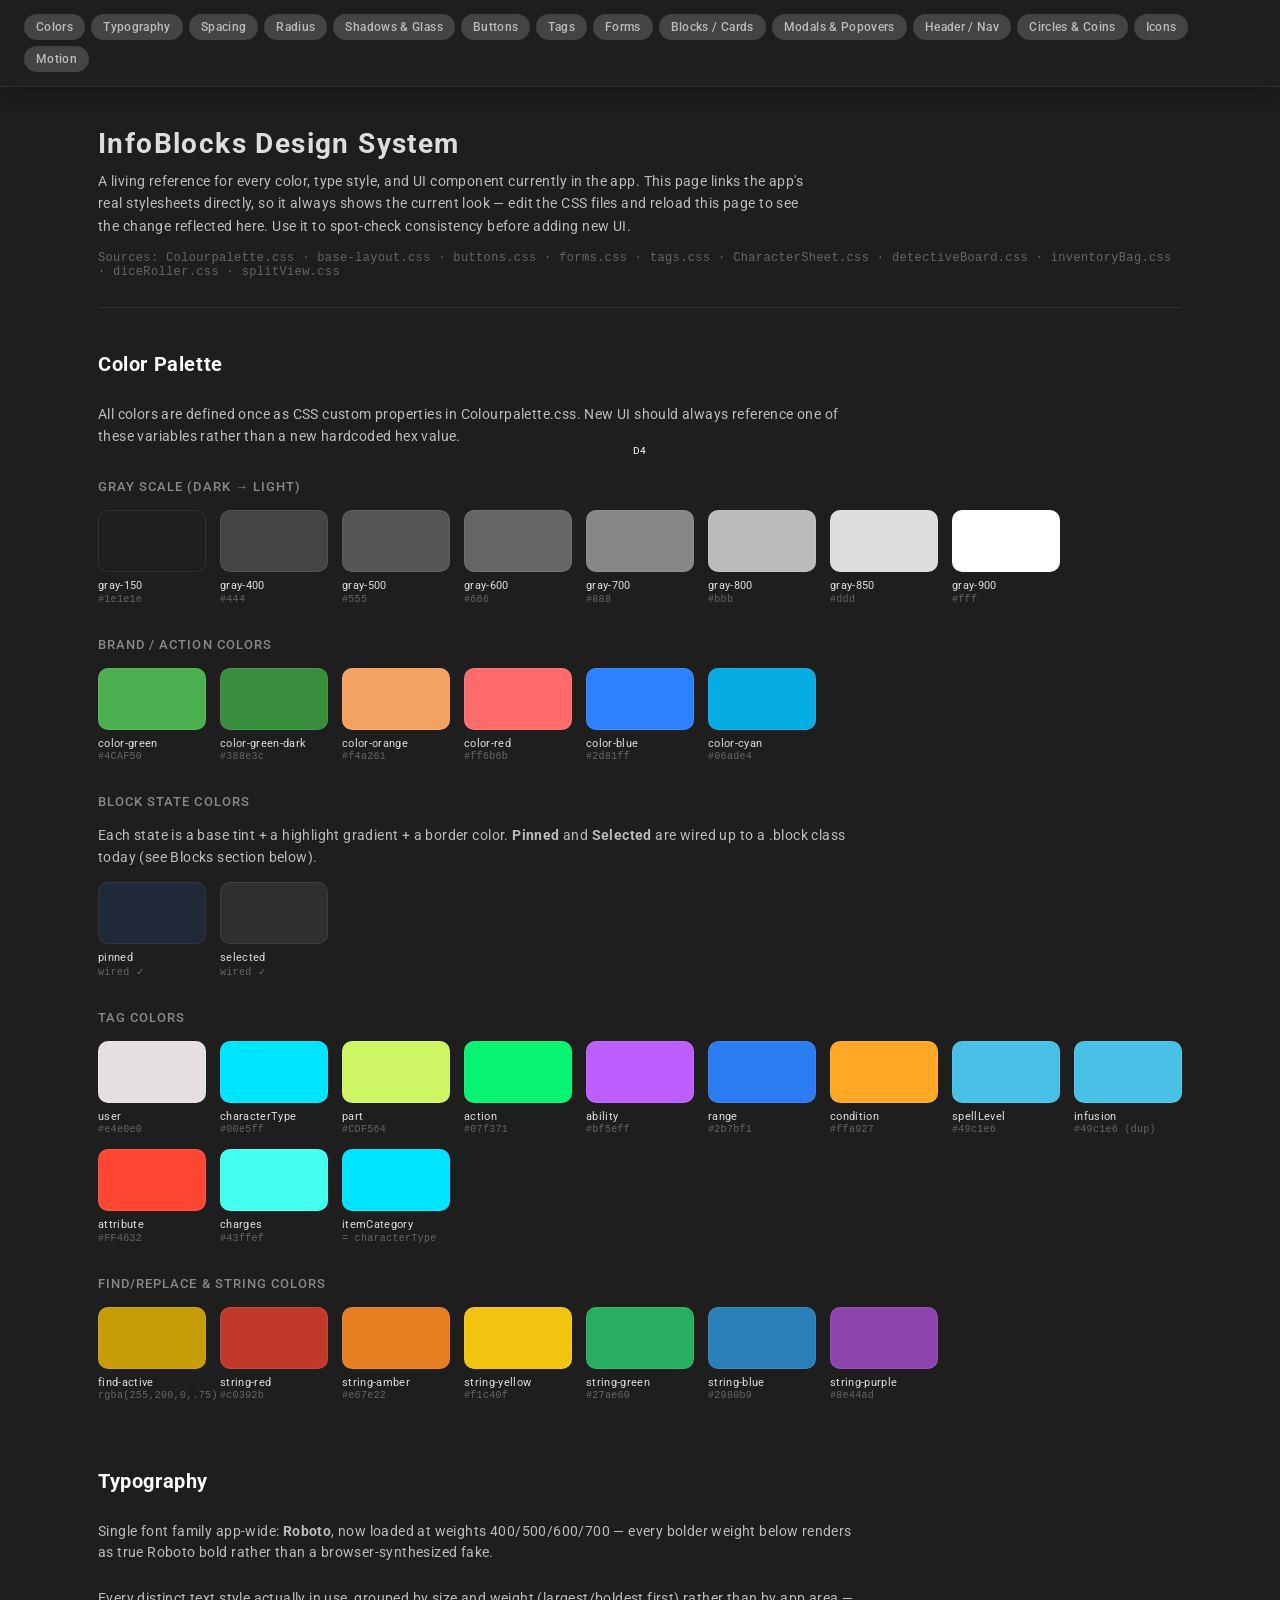
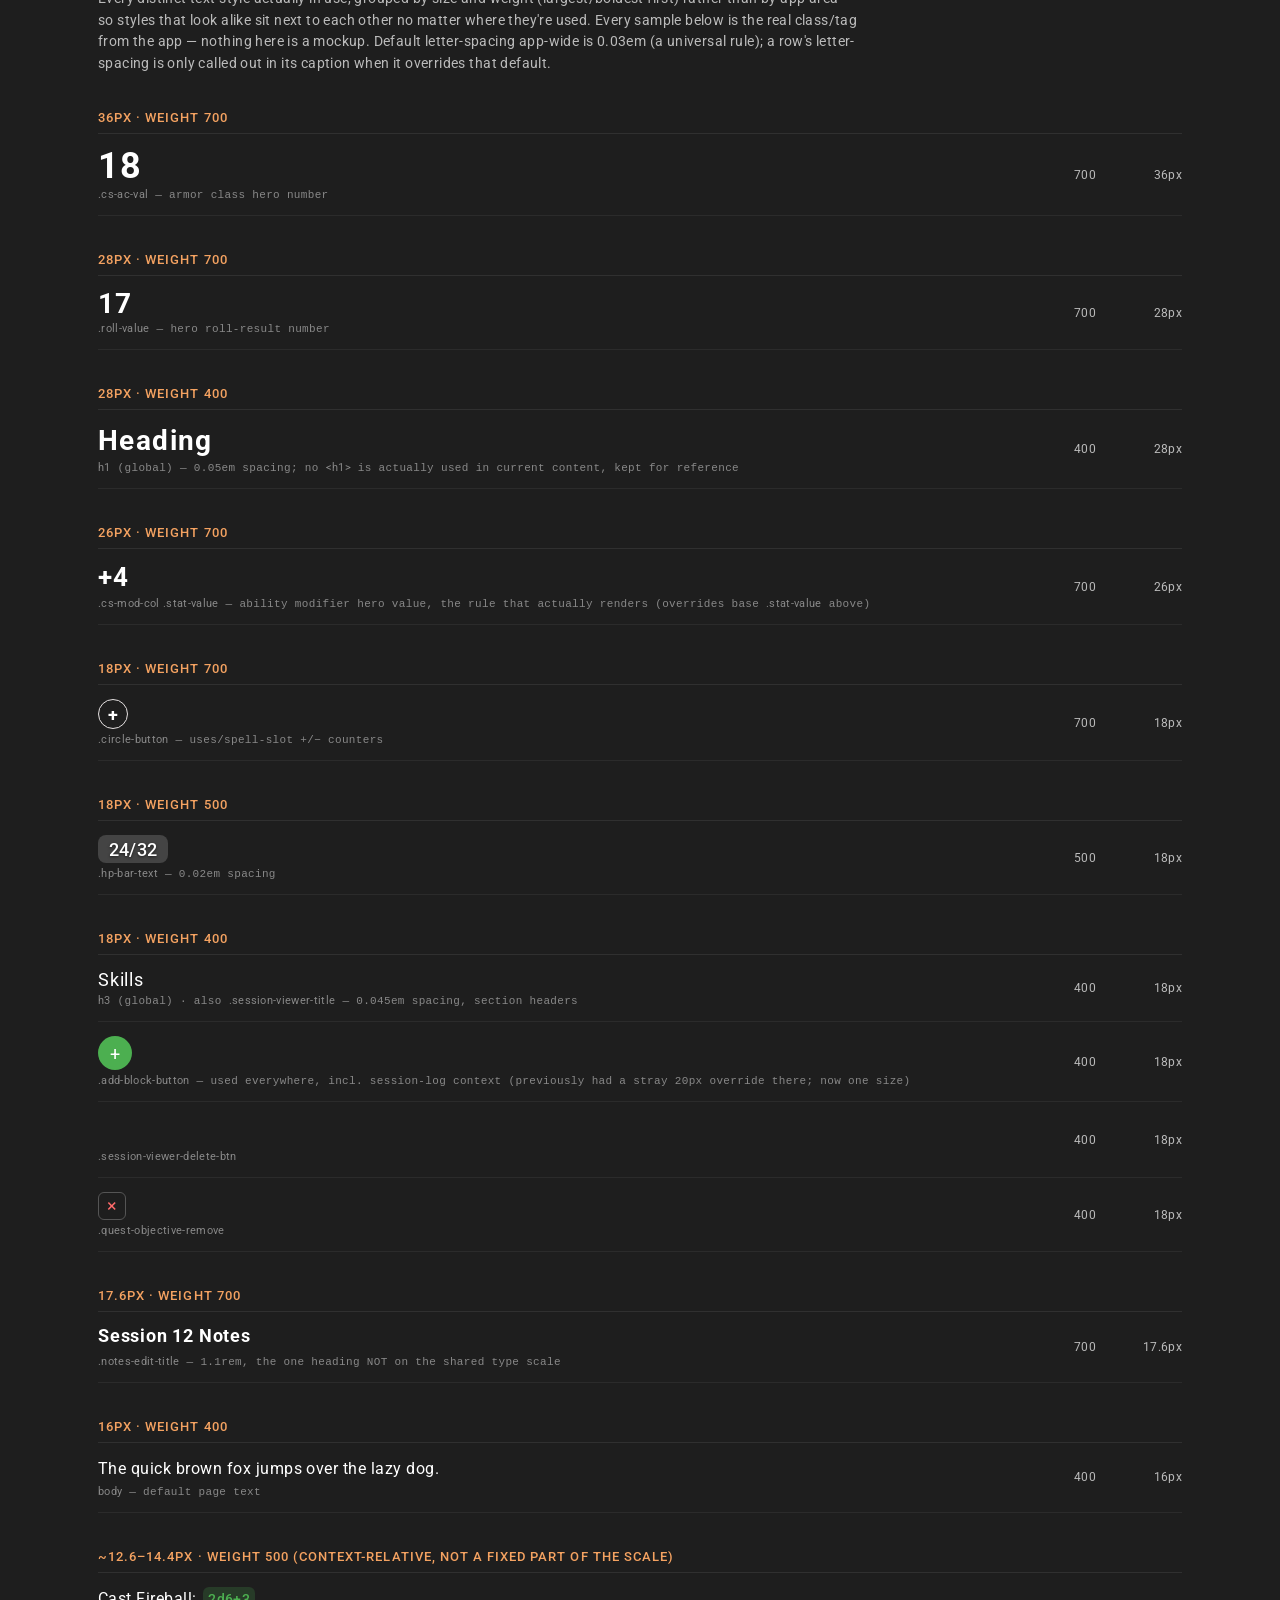
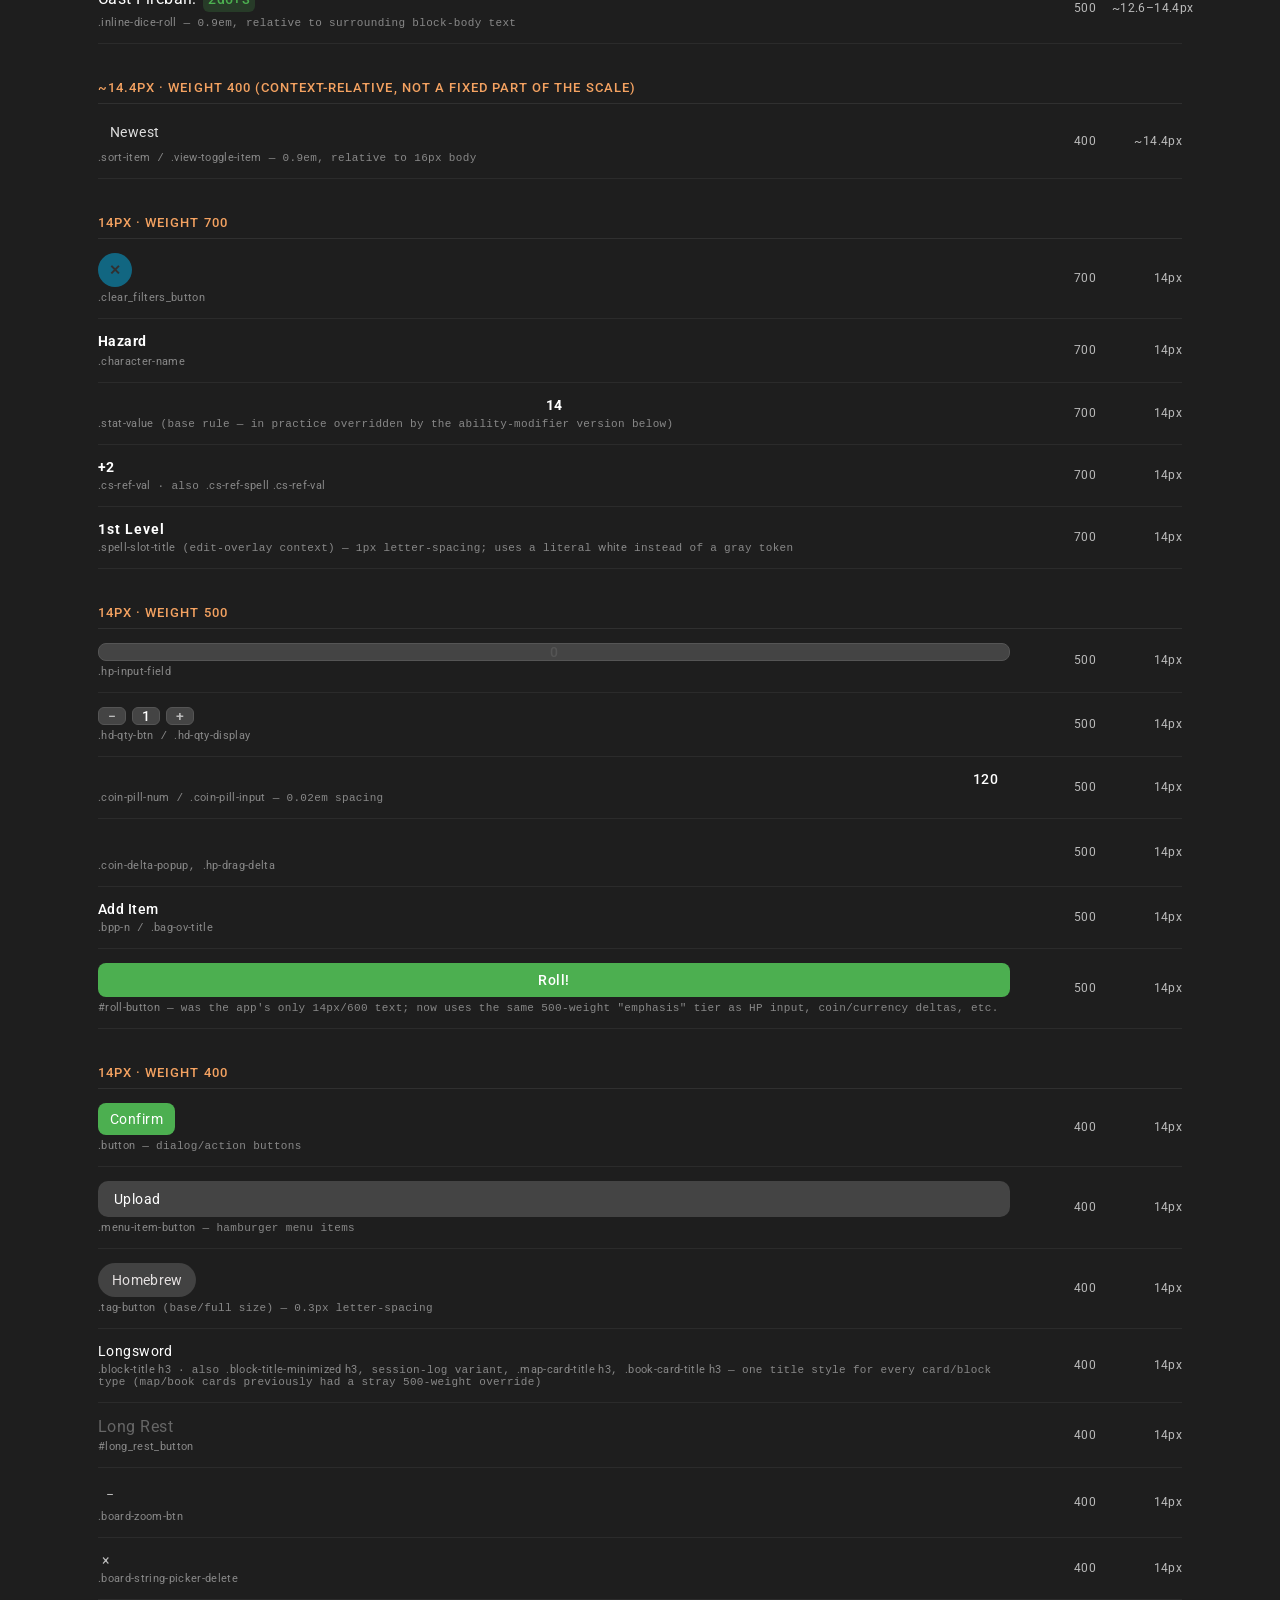
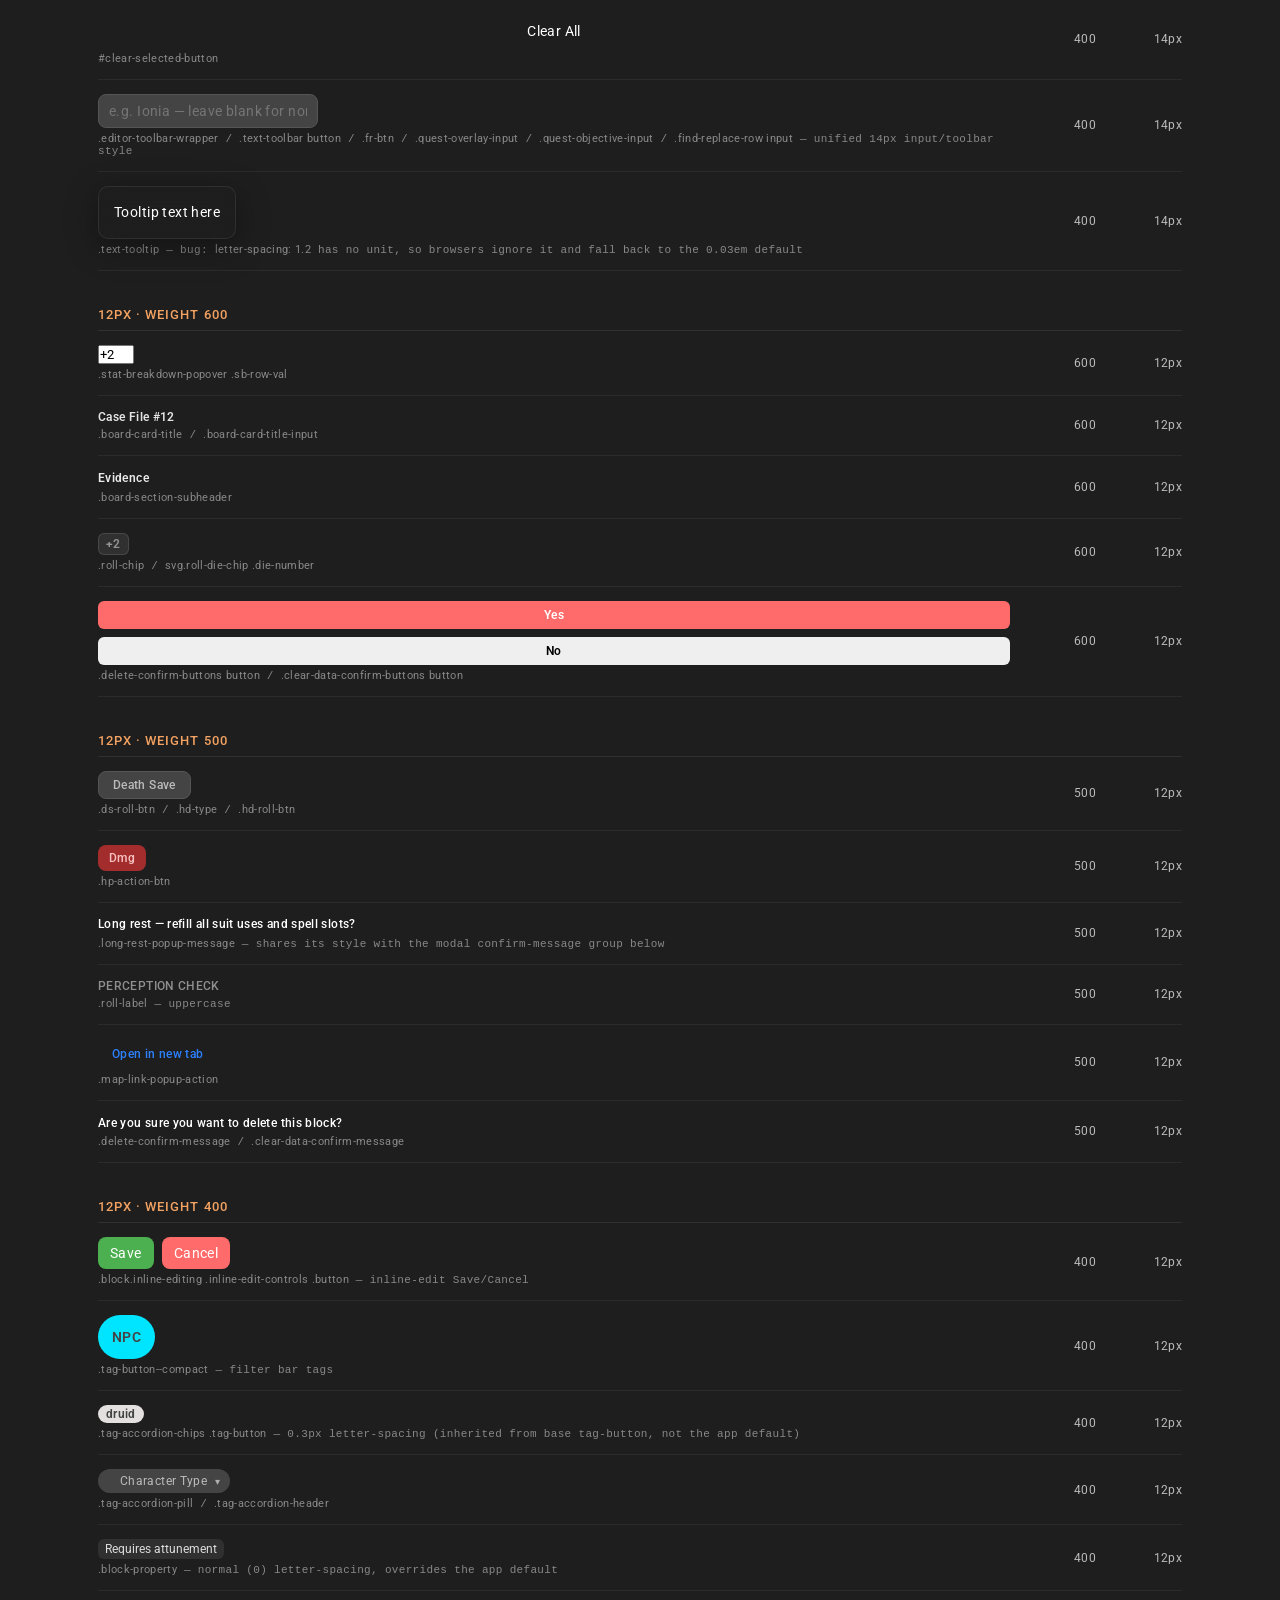
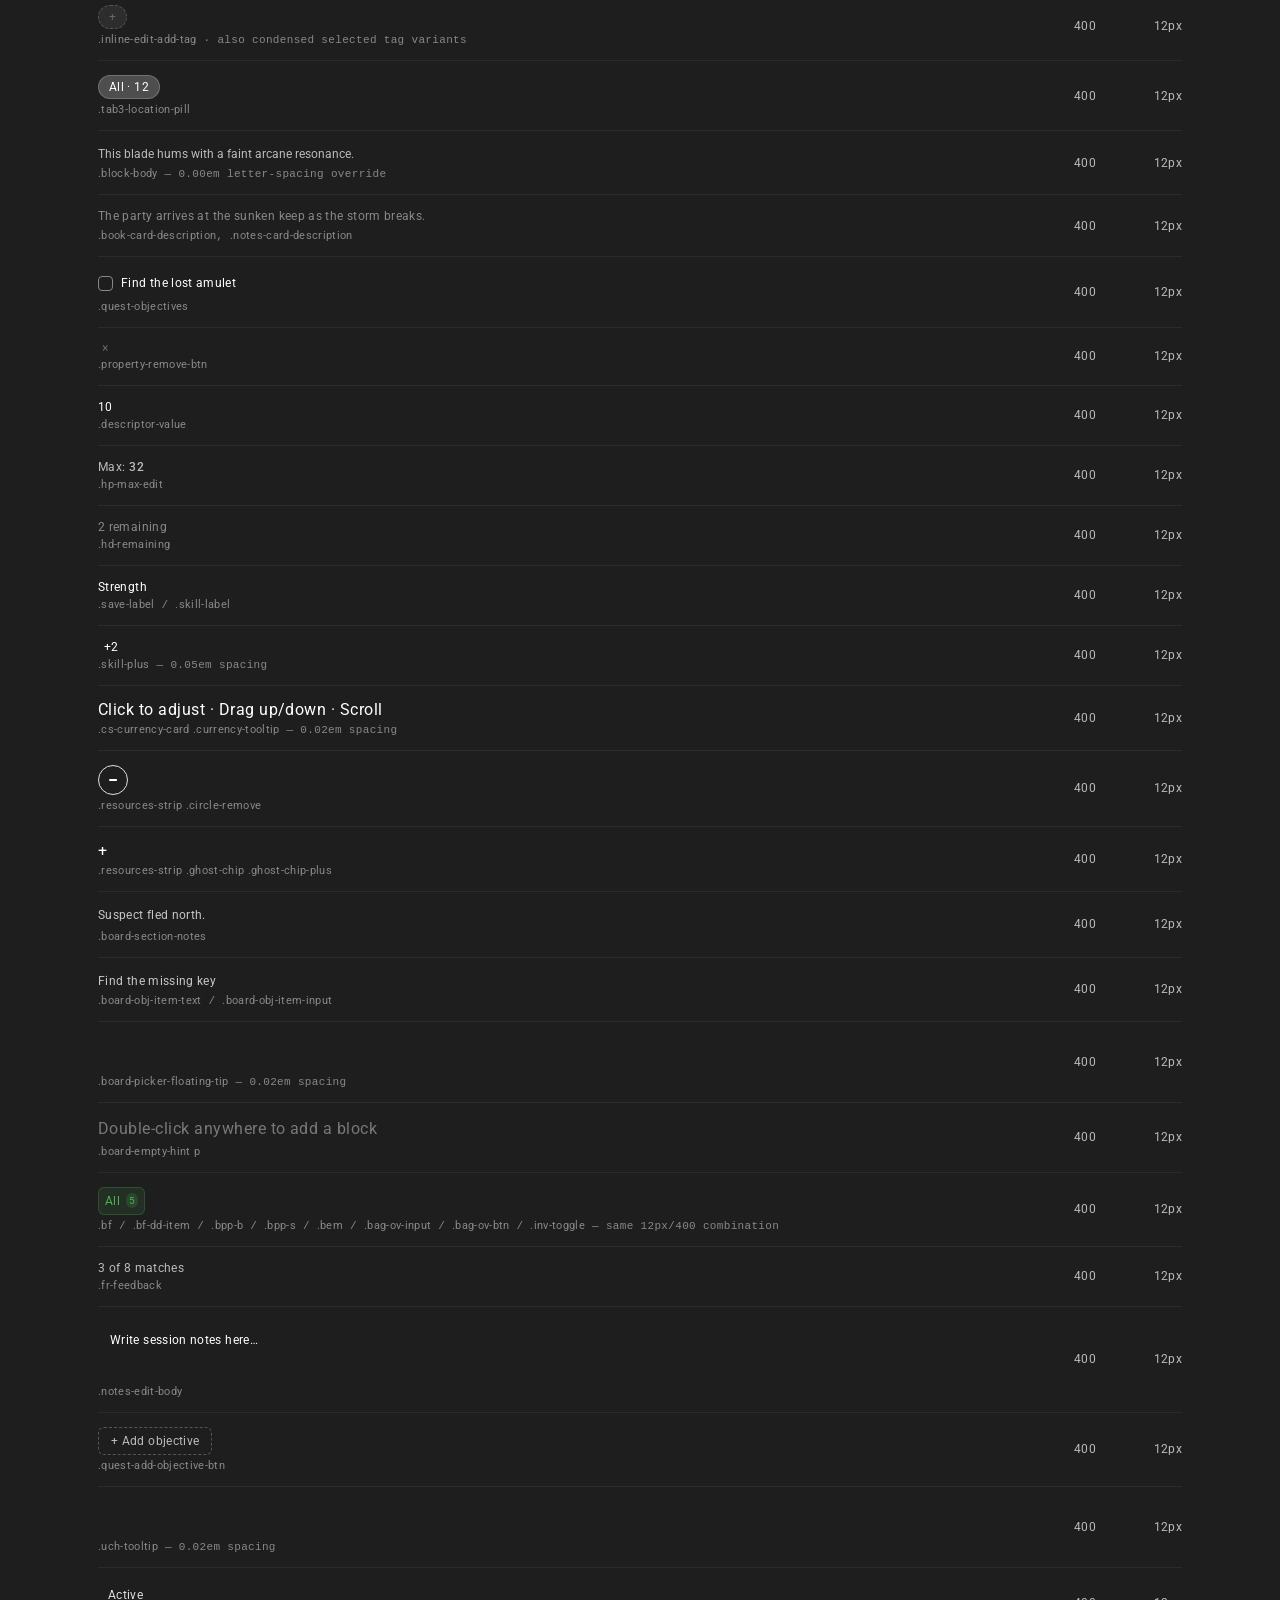
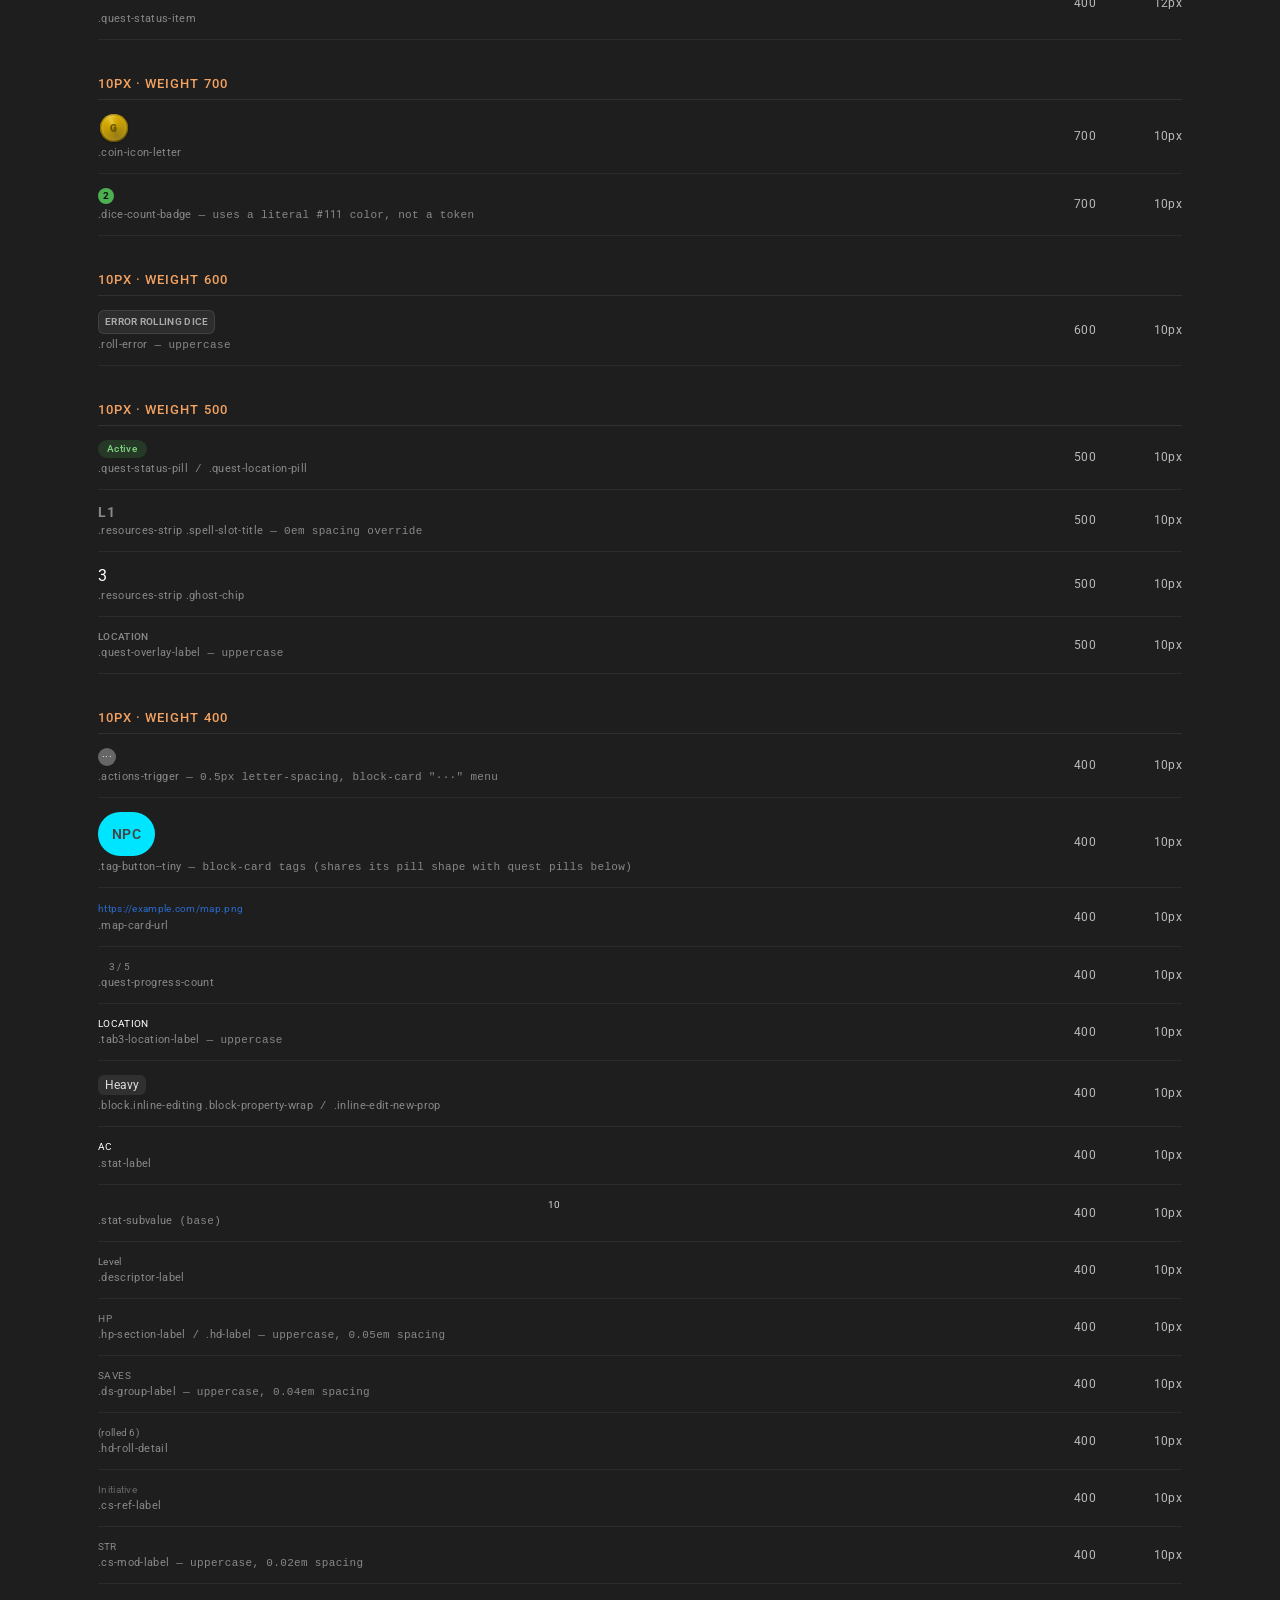
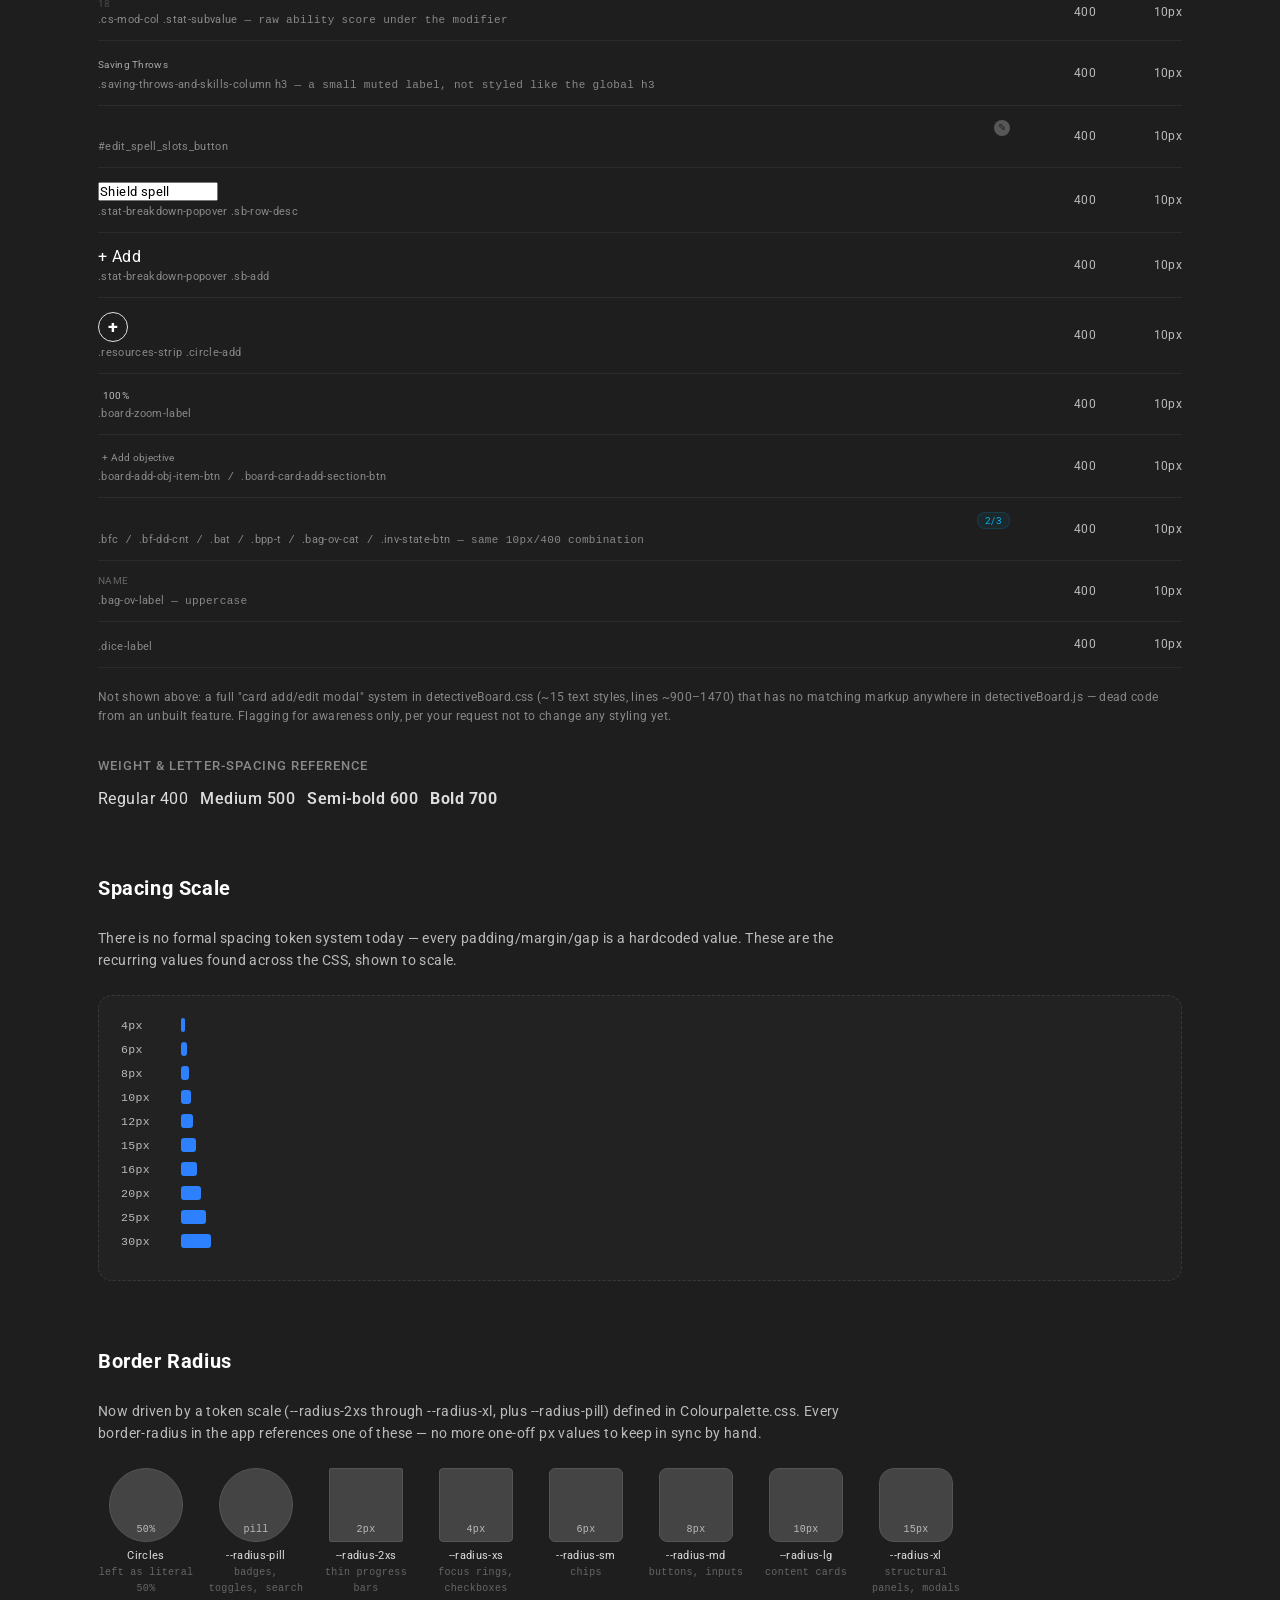
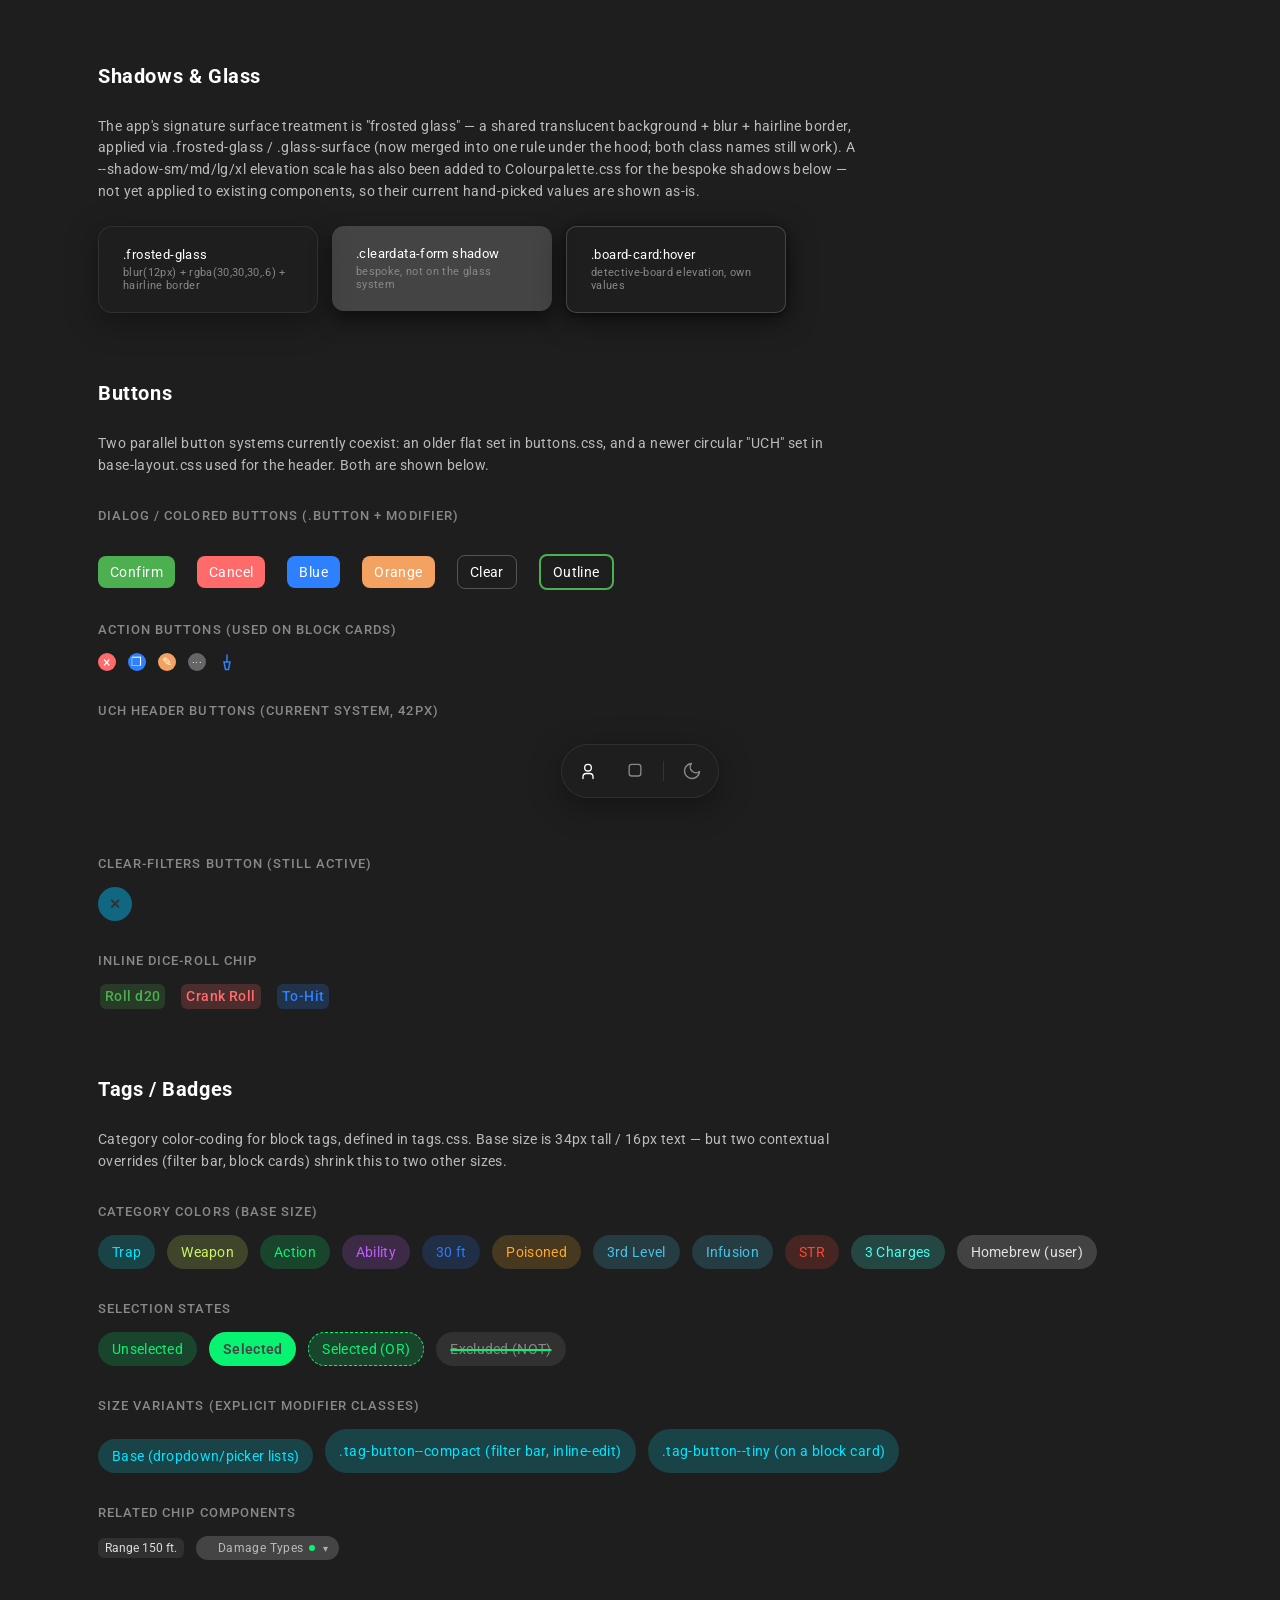
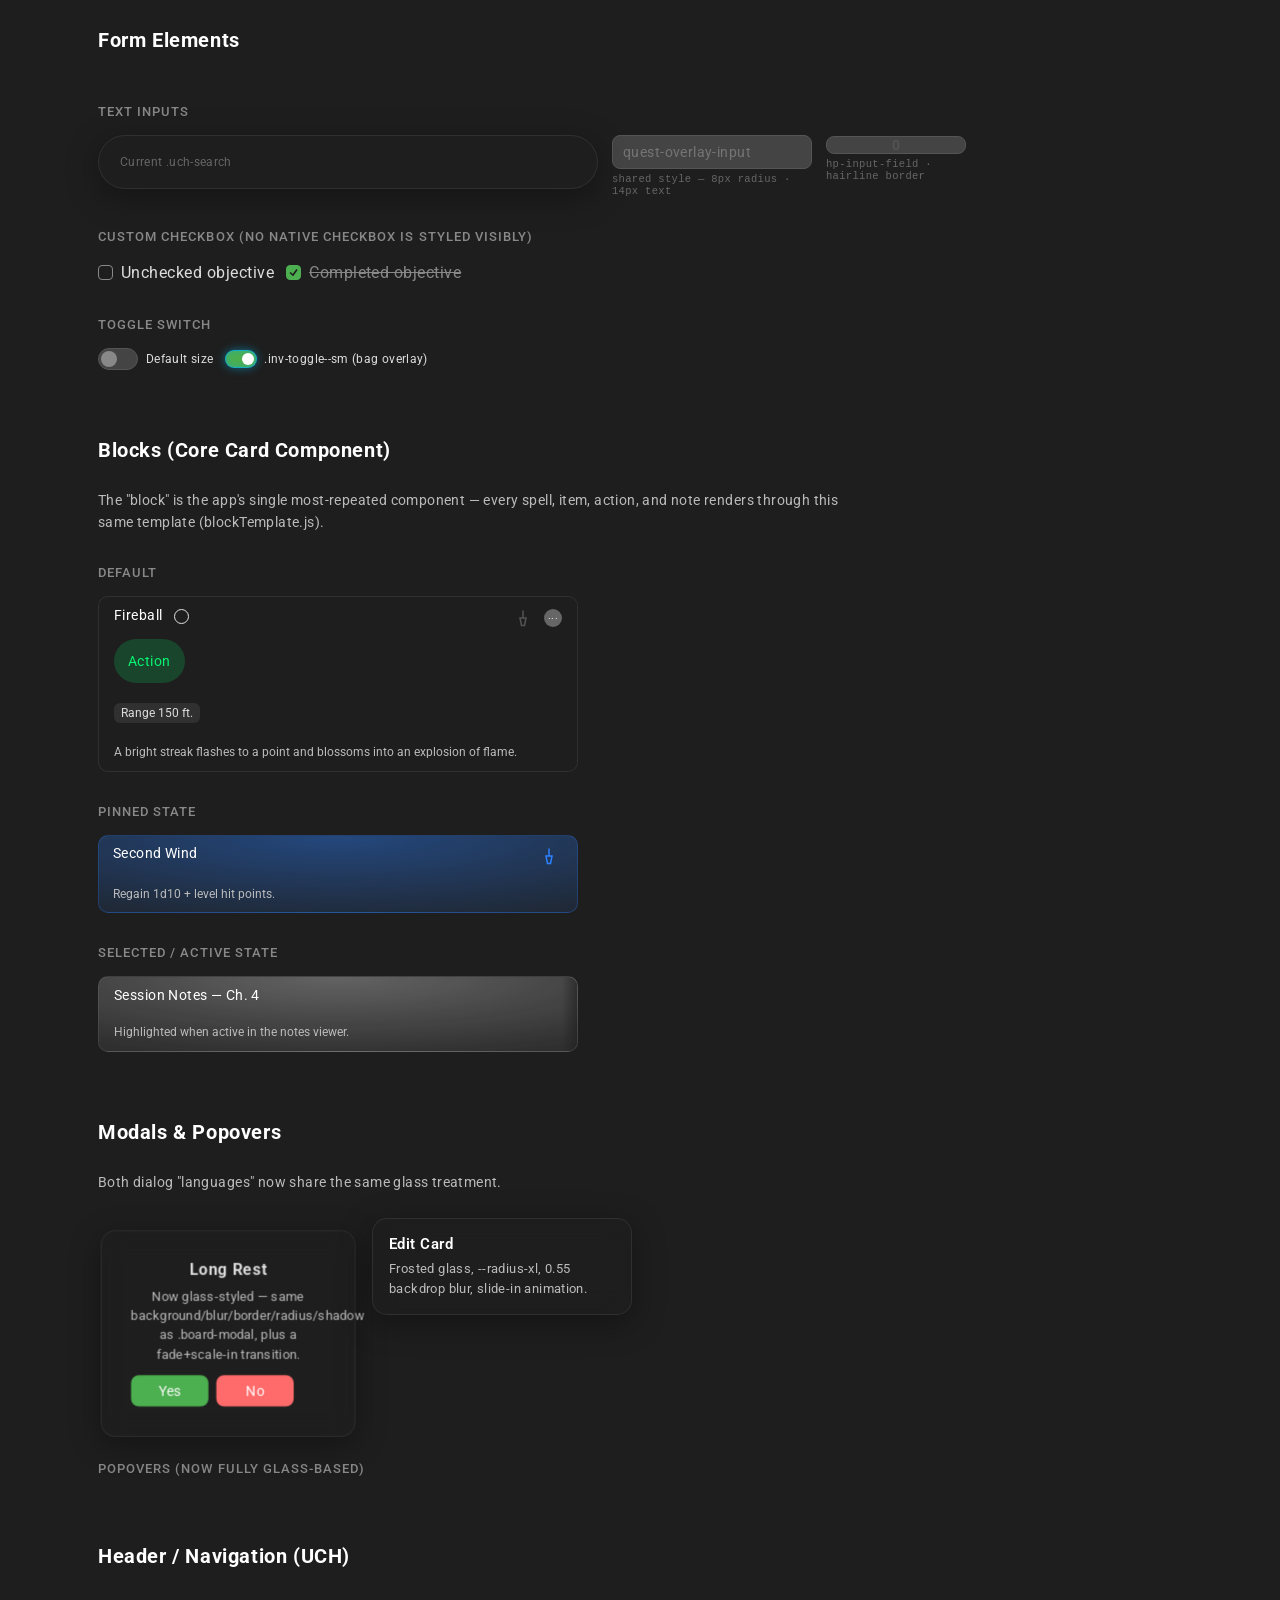
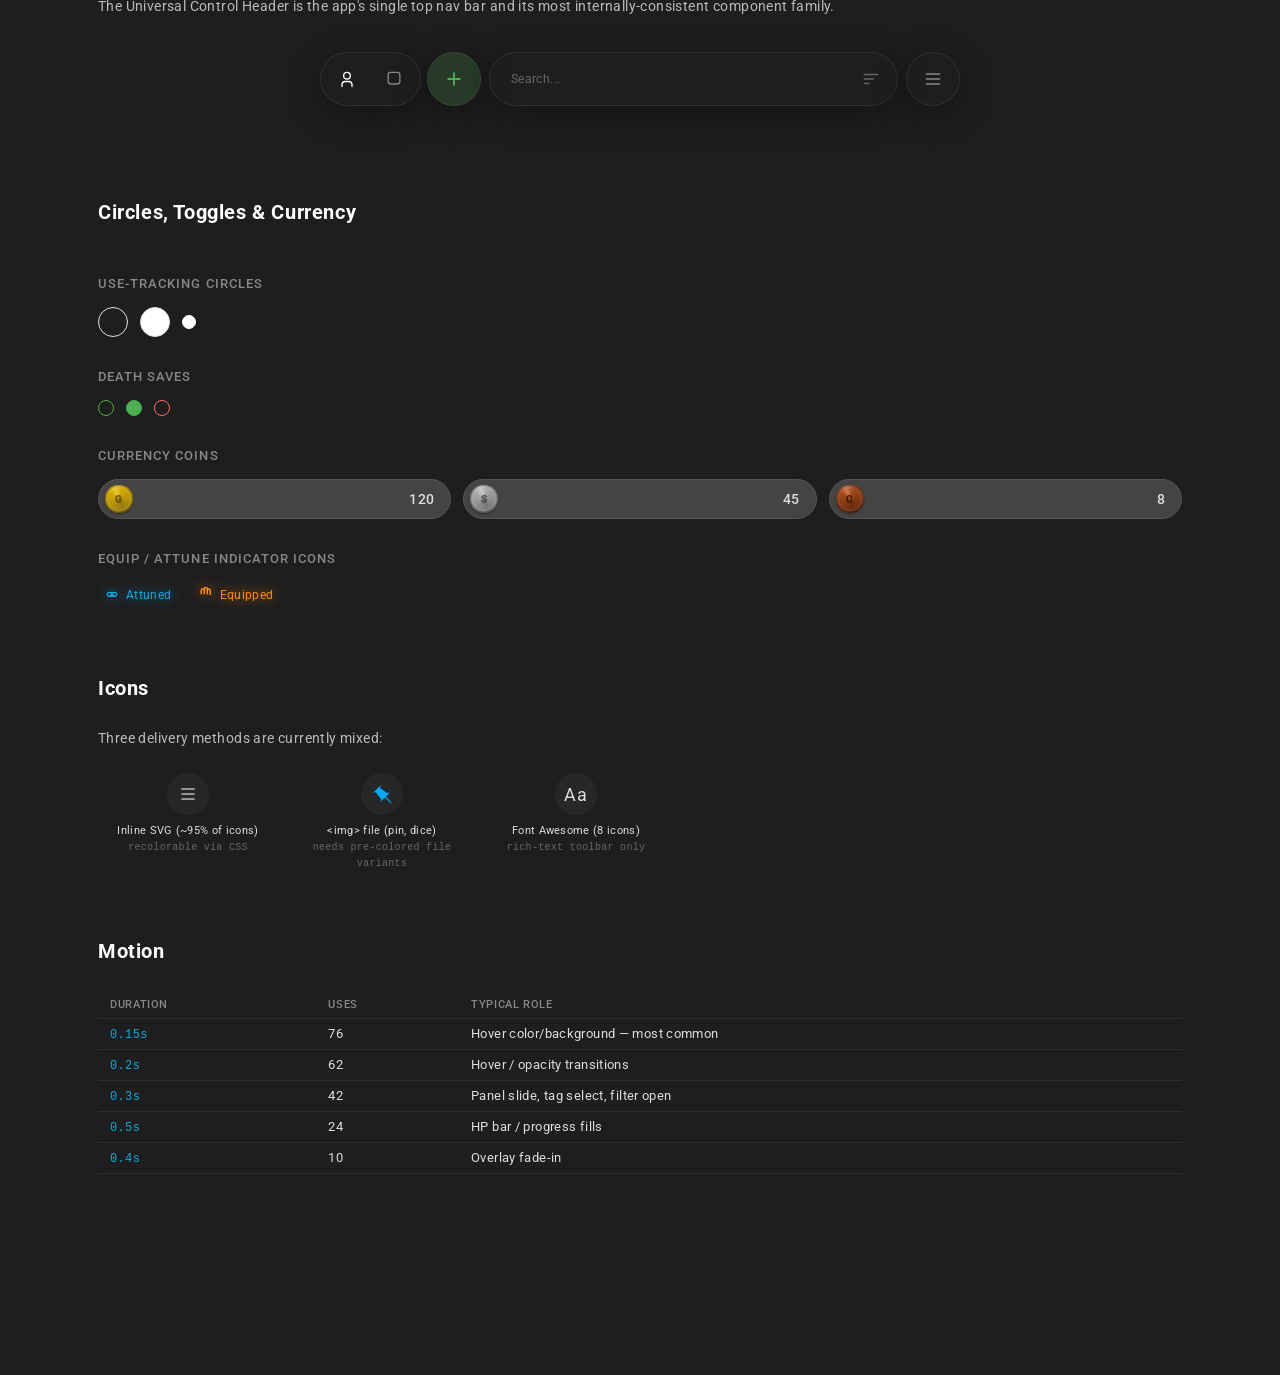
==== styleguide.html @ 2085f15d "Added a new style guide page that pulls in the live css elements used across the app. Introduced a c" ====
<!DOCTYPE html>
<html lang="en">
<head>
<meta charset="UTF-8">
<meta name="viewport" content="width=device-width, initial-scale=1.0">
<title>InfoBlocks — Design System</title>
<link rel="icon" type="image/svg+xml" href="favicon.svg" sizes="any">

<!-- ============================================================ -->
<!-- LIVE APP STYLESHEETS — identical to index.html. This page    -->
<!-- always reflects whatever these files currently look like.    -->
<!-- ============================================================ -->
<link rel="stylesheet" href="./css/Colourpalette.css">
<link rel="stylesheet" href="./css/base-layout.css">
<link rel="stylesheet" href="./css/buttons.css">
<link rel="stylesheet" href="./css/forms.css">
<link rel="stylesheet" href="./css/tags.css">
<link rel="stylesheet" href="./css/splitView.css">
<link rel="stylesheet" href="./css/diceRoller.css">
<link rel="stylesheet" href="./css/CharacterSheet.css">
<link rel="stylesheet" href="./css/inventoryBag.css">
<link rel="stylesheet" href="./css/detectiveBoard.css">
<link href="https://fonts.googleapis.com/css2?family=Roboto:wght@400;500;600;700&display=swap" rel="stylesheet">

<style>
/* ============================================================
   STYLE-GUIDE CHROME ONLY — everything prefixed "sg-" below is
   scaffolding for THIS page and is not part of the app itself.
   It overrides the app-shell layout rules (which assume a fixed,
   non-scrolling viewport) so this can be a normal scrolling page,
   then otherwise leans entirely on the real app CSS above for
   every component shown.
   ============================================================ */

html, body {
    height: auto;
    overflow: visible;
    display: block;
}
body { padding: 0; }

.sg-nav {
    position: sticky;
    top: 0;
    z-index: 500;
    display: flex;
    flex-wrap: wrap;
    gap: 6px;
    padding: 14px 24px;
    background: var(--gray-150);
    border-bottom: var(--glass-border);
    box-shadow: 0 4px 20px rgba(0,0,0,0.35);
}
.sg-nav a {
    font-size: 12px;
    letter-spacing: 0.03em;
    color: var(--gray-800);
    background: var(--gray-400);
    text-decoration: none;
    padding: 6px 12px;
    border-radius: 20px;
    transition: background-color 0.2s, color 0.2s;
    white-space: nowrap;
}
.sg-nav a:hover { background: var(--gray-500); color: var(--gray-900); }

.sg-page { max-width: 1140px; margin: 0 auto; padding: 40px 28px 140px; }

.sg-hero { padding-bottom: 28px; margin-bottom: 44px; border-bottom: var(--glass-border); }
.sg-hero h1 { margin-bottom: 10px; }
.sg-hero p { color: var(--gray-800); font-size: 14px; line-height: 1.6; max-width: 720px; }
.sg-hero .sg-meta { margin-top: 14px; font-size: 12px; color: var(--gray-600); font-family: monospace; }

.sg-section { margin-bottom: 68px; scroll-margin-top: 70px; }
.sg-section > h2 { font-size: 20px; letter-spacing: 0.03em; margin-bottom: 8px; color: var(--gray-900); }
.sg-section-desc { color: var(--gray-800); font-size: 13.5px; line-height: 1.6; max-width: 760px; margin-bottom: 24px; }

.sg-sub { margin-top: 32px; margin-bottom: 16px; }
.sg-sub h3 { font-size: 13px; text-transform: uppercase; letter-spacing: 0.08em; color: var(--gray-700); font-weight: 500; margin-bottom: 14px; }

.sg-grid { display: flex; flex-wrap: wrap; gap: 14px; align-items: flex-start; }
.sg-row { display: flex; flex-wrap: wrap; gap: 12px; align-items: center; }

.sg-swatch { width: 108px; }
.sg-swatch-color { height: 62px; border-radius: 10px; border: var(--glass-border); margin-bottom: 6px; }
.sg-swatch-label { font-size: 11px; color: var(--gray-850); line-height: 1.4; }
.sg-swatch-value { font-size: 10px; color: var(--gray-600); font-family: monospace; }

.sg-demo-box {
    padding: 22px;
    border-radius: 14px;
    background: rgba(255,255,255,0.02);
    border: 1px dashed rgba(255,255,255,0.1);
}

.sg-table { width: 100%; border-collapse: collapse; font-size: 12.5px; }
.sg-table th, .sg-table td { text-align: left; padding: 7px 12px; border-bottom: 1px solid rgba(255,255,255,0.07); }
.sg-table th { color: var(--gray-700); font-weight: 500; text-transform: uppercase; font-size: 10.5px; letter-spacing: 0.06em; }
.sg-table td { color: var(--gray-850); }
.sg-table code { font-family: monospace; color: var(--color-cyan); font-size: 12px; }

.sg-tag-label {
    font-size: 10.5px;
    font-family: monospace;
    color: var(--gray-600);
    margin-top: 4px;
}

.sg-spacer-row { display: flex; align-items: center; gap: 14px; margin-bottom: 10px; }
.sg-spacer-bar { background: var(--color-blue); height: 14px; border-radius: 3px; }
.sg-spacer-row span { font-size: 11.5px; font-family: monospace; color: var(--gray-800); width: 46px; }

.sg-type-area { margin-top: 36px; margin-bottom: 8px; }
.sg-type-area h3 { font-size: 13px; text-transform: uppercase; letter-spacing: 0.08em; color: var(--color-orange); font-weight: 500; }
.sg-type-list { border-top: 1px solid rgba(255,255,255,0.08); }
.sg-type-row {
    display: grid;
    grid-template-columns: 1fr 70px 70px;
    align-items: center;
    gap: 16px;
    padding: 14px 0;
    border-bottom: 1px solid rgba(255,255,255,0.06);
}
.sg-type-name { min-width: 0; }
.sg-type-sample { color: var(--gray-900); display: flex; align-items: center; gap: 8px; flex-wrap: wrap; }
.sg-type-caption { font-size: 11px; font-family: monospace; color: var(--gray-700); margin-top: 4px; }
.sg-type-weight, .sg-type-size { font-size: 12px; color: var(--gray-800); text-align: right; white-space: nowrap; }
.sg-note-plain { font-size: 12px; color: var(--gray-700); line-height: 1.6; margin-top: 20px; }

.sg-radius-box {
    width: 74px; height: 74px;
    background: var(--gray-400);
    border: 1px solid var(--gray-500);
    display: flex; align-items: flex-end; justify-content: center;
    padding-bottom: 6px;
}
.sg-radius-box span { font-size: 10px; font-family: monospace; color: var(--gray-800); }

.sg-icon-wrap {
    width: 42px; height: 42px;
    display: flex; align-items: center; justify-content: center;
    background: rgba(255,255,255,0.04);
    border-radius: 50%;
}
.sg-icon-wrap svg { width: 20px; height: 20px; stroke: var(--gray-800); fill: none; stroke-width: 1.8; }

.sg-uch-demo { display: flex; justify-content: center; padding: 10px 0 26px; }

.sg-relative { position: relative !important; top: auto !important; left: auto !important; }
</style>
</head>

<body>

<nav class="sg-nav">
    <a href="#colors">Colors</a>
    <a href="#typography">Typography</a>
    <a href="#spacing">Spacing</a>
    <a href="#radius">Radius</a>
    <a href="#shadows">Shadows &amp; Glass</a>
    <a href="#buttons">Buttons</a>
    <a href="#tags">Tags</a>
    <a href="#forms">Forms</a>
    <a href="#blocks">Blocks / Cards</a>
    <a href="#modals">Modals &amp; Popovers</a>
    <a href="#nav">Header / Nav</a>
    <a href="#misc">Circles &amp; Coins</a>
    <a href="#icons">Icons</a>
    <a href="#motion">Motion</a>
</nav>

<div class="sg-page">

    <div class="sg-hero">
        <h1>InfoBlocks Design System</h1>
        <p>A living reference for every color, type style, and UI component currently in the app. This page links the app's real stylesheets directly, so it always shows the current look — edit the CSS files and reload this page to see the change reflected here. Use it to spot-check consistency before adding new UI.</p>
        <div class="sg-meta">Sources: Colourpalette.css · base-layout.css · buttons.css · forms.css · tags.css · CharacterSheet.css · detectiveBoard.css · inventoryBag.css · diceRoller.css · splitView.css</div>
    </div>

    <!-- ============================================================ -->
    <!-- COLORS -->
    <!-- ============================================================ -->
    <section class="sg-section" id="colors">
        <h2>Color Palette</h2>
        <p class="sg-section-desc">All colors are defined once as CSS custom properties in <code>Colourpalette.css</code>. New UI should always reference one of these variables rather than a new hardcoded hex value.</p>

        <div class="sg-sub"><h3>Gray Scale (dark → light)</h3></div>
        <div class="sg-grid">
            <div class="sg-swatch"><div class="sg-swatch-color" style="background:var(--gray-150)"></div><div class="sg-swatch-label">gray-150</div><div class="sg-swatch-value">#1e1e1e</div></div>
            <div class="sg-swatch"><div class="sg-swatch-color" style="background:var(--gray-400)"></div><div class="sg-swatch-label">gray-400</div><div class="sg-swatch-value">#444</div></div>
            <div class="sg-swatch"><div class="sg-swatch-color" style="background:var(--gray-500)"></div><div class="sg-swatch-label">gray-500</div><div class="sg-swatch-value">#555</div></div>
            <div class="sg-swatch"><div class="sg-swatch-color" style="background:var(--gray-600)"></div><div class="sg-swatch-label">gray-600</div><div class="sg-swatch-value">#666</div></div>
            <div class="sg-swatch"><div class="sg-swatch-color" style="background:var(--gray-700)"></div><div class="sg-swatch-label">gray-700</div><div class="sg-swatch-value">#888</div></div>
            <div class="sg-swatch"><div class="sg-swatch-color" style="background:var(--gray-800)"></div><div class="sg-swatch-label">gray-800</div><div class="sg-swatch-value">#bbb</div></div>
            <div class="sg-swatch"><div class="sg-swatch-color" style="background:var(--gray-850)"></div><div class="sg-swatch-label">gray-850</div><div class="sg-swatch-value">#ddd</div></div>
            <div class="sg-swatch"><div class="sg-swatch-color" style="background:var(--gray-900)"></div><div class="sg-swatch-label">gray-900</div><div class="sg-swatch-value">#fff</div></div>
        </div>

        <div class="sg-sub"><h3>Brand / Action Colors</h3></div>
        <div class="sg-grid">
            <div class="sg-swatch"><div class="sg-swatch-color" style="background:var(--color-green)"></div><div class="sg-swatch-label">color-green</div><div class="sg-swatch-value">#4CAF50</div></div>
            <div class="sg-swatch"><div class="sg-swatch-color" style="background:var(--color-green-dark)"></div><div class="sg-swatch-label">color-green-dark</div><div class="sg-swatch-value">#388e3c</div></div>
            <div class="sg-swatch"><div class="sg-swatch-color" style="background:var(--color-orange)"></div><div class="sg-swatch-label">color-orange</div><div class="sg-swatch-value">#f4a261</div></div>
            <div class="sg-swatch"><div class="sg-swatch-color" style="background:var(--color-red)"></div><div class="sg-swatch-label">color-red</div><div class="sg-swatch-value">#ff6b6b</div></div>
            <div class="sg-swatch"><div class="sg-swatch-color" style="background:var(--color-blue)"></div><div class="sg-swatch-label">color-blue</div><div class="sg-swatch-value">#2d81ff</div></div>
            <div class="sg-swatch"><div class="sg-swatch-color" style="background:var(--color-cyan)"></div><div class="sg-swatch-label">color-cyan</div><div class="sg-swatch-value">#06ade4</div></div>
        </div>

        <div class="sg-sub"><h3>Block State Colors</h3></div>
        <p class="sg-section-desc" style="margin-bottom:14px;">Each state is a base tint + a highlight gradient + a border color. <strong>Pinned</strong> and <strong>Selected</strong> are wired up to a <code>.block</code> class today (see Blocks section below).</p>
        <div class="sg-grid">
            <div class="sg-swatch"><div class="sg-swatch-color" style="background:var(--block-bg-pinned-base)"></div><div class="sg-swatch-label">pinned</div><div class="sg-swatch-value">wired ✓</div></div>
            <div class="sg-swatch"><div class="sg-swatch-color" style="background:var(--block-bg-selected-base)"></div><div class="sg-swatch-label">selected</div><div class="sg-swatch-value">wired ✓</div></div>
        </div>

        <div class="sg-sub"><h3>Tag Colors</h3></div>
        <div class="sg-grid">
            <div class="sg-swatch"><div class="sg-swatch-color" style="background:var(--user-color)"></div><div class="sg-swatch-label">user</div><div class="sg-swatch-value">#e4e0e0</div></div>
            <div class="sg-swatch"><div class="sg-swatch-color" style="background:var(--characterType-color)"></div><div class="sg-swatch-label">characterType</div><div class="sg-swatch-value">#00e5ff</div></div>
            <div class="sg-swatch"><div class="sg-swatch-color" style="background:var(--part-color)"></div><div class="sg-swatch-label">part</div><div class="sg-swatch-value">#CDF564</div></div>
            <div class="sg-swatch"><div class="sg-swatch-color" style="background:var(--action-color)"></div><div class="sg-swatch-label">action</div><div class="sg-swatch-value">#07f371</div></div>
            <div class="sg-swatch"><div class="sg-swatch-color" style="background:var(--ability-color)"></div><div class="sg-swatch-label">ability</div><div class="sg-swatch-value">#bf5eff</div></div>
            <div class="sg-swatch"><div class="sg-swatch-color" style="background:var(--range-color)"></div><div class="sg-swatch-label">range</div><div class="sg-swatch-value">#2b7bf1</div></div>
            <div class="sg-swatch"><div class="sg-swatch-color" style="background:var(--condition-color)"></div><div class="sg-swatch-label">condition</div><div class="sg-swatch-value">#ffa927</div></div>
            <div class="sg-swatch"><div class="sg-swatch-color" style="background:var(--spellLevel-color)"></div><div class="sg-swatch-label">spellLevel</div><div class="sg-swatch-value">#49c1e6</div></div>
            <div class="sg-swatch"><div class="sg-swatch-color" style="background:var(--infusion-color)"></div><div class="sg-swatch-label">infusion</div><div class="sg-swatch-value">#49c1e6 (dup)</div></div>
            <div class="sg-swatch"><div class="sg-swatch-color" style="background:var(--attribute-color)"></div><div class="sg-swatch-label">attribute</div><div class="sg-swatch-value">#FF4632</div></div>
            <div class="sg-swatch"><div class="sg-swatch-color" style="background:var(--charges-color)"></div><div class="sg-swatch-label">charges</div><div class="sg-swatch-value">#43ffef</div></div>
            <div class="sg-swatch"><div class="sg-swatch-color" style="background:var(--itemCategory-color)"></div><div class="sg-swatch-label">itemCategory</div><div class="sg-swatch-value">= characterType</div></div>
        </div>

        <div class="sg-sub"><h3>Find/Replace &amp; String Colors</h3></div>
        <div class="sg-grid">
            <div class="sg-swatch"><div class="sg-swatch-color" style="background:var(--color-find-active)"></div><div class="sg-swatch-label">find-active</div><div class="sg-swatch-value">rgba(255,200,0,.75)</div></div>
            <div class="sg-swatch"><div class="sg-swatch-color" style="background:var(--string-red)"></div><div class="sg-swatch-label">string-red</div><div class="sg-swatch-value">#c0392b</div></div>
            <div class="sg-swatch"><div class="sg-swatch-color" style="background:var(--string-amber)"></div><div class="sg-swatch-label">string-amber</div><div class="sg-swatch-value">#e67e22</div></div>
            <div class="sg-swatch"><div class="sg-swatch-color" style="background:var(--string-yellow)"></div><div class="sg-swatch-label">string-yellow</div><div class="sg-swatch-value">#f1c40f</div></div>
            <div class="sg-swatch"><div class="sg-swatch-color" style="background:var(--string-green)"></div><div class="sg-swatch-label">string-green</div><div class="sg-swatch-value">#27ae60</div></div>
            <div class="sg-swatch"><div class="sg-swatch-color" style="background:var(--string-blue)"></div><div class="sg-swatch-label">string-blue</div><div class="sg-swatch-value">#2980b9</div></div>
            <div class="sg-swatch"><div class="sg-swatch-color" style="background:var(--string-purple)"></div><div class="sg-swatch-label">string-purple</div><div class="sg-swatch-value">#8e44ad</div></div>
        </div>
    </section>

    <!-- ============================================================ -->
    <!-- TYPOGRAPHY -->
    <!-- ============================================================ -->
    <section class="sg-section" id="typography">
        <h2>Typography</h2>
        <p class="sg-section-desc">Single font family app-wide: <strong>Roboto</strong>, now loaded at weights 400/500/600/700 — every bolder weight below renders as true Roboto bold rather than a browser-synthesized fake.</p>

        <p class="sg-section-desc">Every distinct text style actually in use, grouped by size and weight (largest/boldest first) rather than by app area — so styles that look alike sit next to each other no matter where they're used. Every sample below is the real class/tag from the app — nothing here is a mockup. Default letter-spacing app-wide is <code>0.03em</code> (a universal rule); a row's letter-spacing is only called out in its caption when it overrides that default.</p>

        <div class="sg-type-area"><h3>36px · Weight 700</h3></div>
        <div class="sg-type-list">
            <div class="sg-type-row">
                <div class="sg-type-name">
                    <div class="sg-type-sample"><span class="cs-ac-val">18</span></div>
                    <div class="sg-type-caption"><code>.cs-ac-val</code> — armor class hero number</div>
                </div>
                <div class="sg-type-weight">700</div>
                <div class="sg-type-size">36px</div>
            </div>
        </div>

        <div class="sg-type-area"><h3>28px · Weight 700</h3></div>
        <div class="sg-type-list">
            <div class="sg-type-row">
                <div class="sg-type-name">
                    <div class="sg-type-sample"><div class="roll-value">17</div></div>
                    <div class="sg-type-caption"><code>.roll-value</code> — hero roll-result number</div>
                </div>
                <div class="sg-type-weight">700</div>
                <div class="sg-type-size">28px</div>
            </div>
        </div>

        <div class="sg-type-area"><h3>28px · Weight 400</h3></div>
        <div class="sg-type-list">
            <div class="sg-type-row">
                <div class="sg-type-name">
                    <div class="sg-type-sample"><h1 style="margin:0;">Heading</h1></div>
                    <div class="sg-type-caption"><code>h1</code> (global) — 0.05em spacing; no <code>&lt;h1&gt;</code> is actually used in current content, kept for reference</div>
                </div>
                <div class="sg-type-weight">400</div>
                <div class="sg-type-size">28px</div>
            </div>
        </div>

        <div class="sg-type-area"><h3>26px · Weight 700</h3></div>
        <div class="sg-type-list">
            <div class="sg-type-row">
                <div class="sg-type-name">
                    <div class="sg-type-sample"><div class="cs-mod-col"><span class="stat-value">+4</span></div></div>
                    <div class="sg-type-caption"><code>.cs-mod-col .stat-value</code> — ability modifier hero value, the rule that actually renders (overrides base <code>.stat-value</code> above)</div>
                </div>
                <div class="sg-type-weight">700</div>
                <div class="sg-type-size">26px</div>
            </div>
        </div>

        <div class="sg-type-area"><h3>18px · Weight 700</h3></div>
        <div class="sg-type-list">
            <div class="sg-type-row">
                <div class="sg-type-name">
                    <div class="sg-type-sample"><div class="circle circle-button circle-add">+</div></div>
                    <div class="sg-type-caption"><code>.circle-button</code> — uses/spell-slot +/− counters</div>
                </div>
                <div class="sg-type-weight">700</div>
                <div class="sg-type-size">18px</div>
            </div>
        </div>

        <div class="sg-type-area"><h3>18px · Weight 500</h3></div>
        <div class="sg-type-list">
            <div class="sg-type-row">
                <div class="sg-type-name">
                    <div class="sg-type-sample"><div class="hp-bar-area" style="position:relative;height:28px;width:70px;background:var(--gray-400);border-radius:var(--radius-md);"><div class="hp-bar-text" style="position:absolute;inset:0;display:flex;align-items:center;justify-content:center;">24/32</div></div></div>
                    <div class="sg-type-caption"><code>.hp-bar-text</code> — 0.02em spacing</div>
                </div>
                <div class="sg-type-weight">500</div>
                <div class="sg-type-size">18px</div>
            </div>
        </div>

        <div class="sg-type-area"><h3>18px · Weight 400</h3></div>
        <div class="sg-type-list">
            <div class="sg-type-row">
                <div class="sg-type-name">
                    <div class="sg-type-sample"><h3 style="margin:0;">Skills</h3></div>
                    <div class="sg-type-caption"><code>h3</code> (global) · also <code>.session-viewer-title</code> — 0.045em spacing, section headers</div>
                </div>
                <div class="sg-type-weight">400</div>
                <div class="sg-type-size">18px</div>
            </div>
            <div class="sg-type-row">
                <div class="sg-type-name">
                    <div class="sg-type-sample"><button class="add-block-button green-button">+</button></div>
                    <div class="sg-type-caption"><code>.add-block-button</code> — used everywhere, incl. session-log context (previously had a stray 20px override there; now one size)</div>
                </div>
                <div class="sg-type-weight">400</div>
                <div class="sg-type-size">18px</div>
            </div>
            <div class="sg-type-row">
                <div class="sg-type-name">
                    <div class="sg-type-sample"><button class="session-viewer-delete-btn" title="Delete">×</button></div>
                    <div class="sg-type-caption"><code>.session-viewer-delete-btn</code></div>
                </div>
                <div class="sg-type-weight">400</div>
                <div class="sg-type-size">18px</div>
            </div>
            <div class="sg-type-row">
                <div class="sg-type-name">
                    <div class="sg-type-sample"><button type="button" class="quest-objective-remove" title="Remove">×</button></div>
                    <div class="sg-type-caption"><code>.quest-objective-remove</code></div>
                </div>
                <div class="sg-type-weight">400</div>
                <div class="sg-type-size">18px</div>
            </div>
        </div>

        <div class="sg-type-area"><h3>17.6px · Weight 700</h3></div>
        <div class="sg-type-list">
            <div class="sg-type-row">
                <div class="sg-type-name">
                    <div class="sg-type-sample"><h3 class="notes-edit-title" contenteditable="true" style="margin:0;">Session 12 Notes</h3></div>
                    <div class="sg-type-caption"><code>.notes-edit-title</code> — 1.1rem, the one heading NOT on the shared type scale</div>
                </div>
                <div class="sg-type-weight">700</div>
                <div class="sg-type-size">17.6px</div>
            </div>
        </div>

        <div class="sg-type-area"><h3>16px · Weight 400</h3></div>
        <div class="sg-type-list">
            <div class="sg-type-row">
                <div class="sg-type-name">
                    <div class="sg-type-sample"><p style="margin:0;">The quick brown fox jumps over the lazy dog.</p></div>
                    <div class="sg-type-caption"><code>body</code> — default page text</div>
                </div>
                <div class="sg-type-weight">400</div>
                <div class="sg-type-size">16px</div>
            </div>
        </div>

        <div class="sg-type-area"><h3>~12.6–14.4px · Weight 500 (context-relative, not a fixed part of the scale)</h3></div>
        <div class="sg-type-list">
            <div class="sg-type-row">
                <div class="sg-type-name">
                    <div class="sg-type-sample"><span>Cast Fireball: <button class="inline-dice-roll">2d6+3</button></span></div>
                    <div class="sg-type-caption"><code>.inline-dice-roll</code> — 0.9em, relative to surrounding block-body text</div>
                </div>
                <div class="sg-type-weight">500</div>
                <div class="sg-type-size">~12.6–14.4px</div>
            </div>
        </div>

        <div class="sg-type-area"><h3>~14.4px · Weight 400 (context-relative, not a fixed part of the scale)</h3></div>
        <div class="sg-type-list">
            <div class="sg-type-row">
                <div class="sg-type-name">
                    <div class="sg-type-sample"><button class="sort-item">Newest</button></div>
                    <div class="sg-type-caption"><code>.sort-item</code> / <code>.view-toggle-item</code> — 0.9em, relative to 16px body</div>
                </div>
                <div class="sg-type-weight">400</div>
                <div class="sg-type-size">~14.4px</div>
            </div>
        </div>

        <div class="sg-type-area"><h3>14px · Weight 700</h3></div>
        <div class="sg-type-list">
            <div class="sg-type-row">
                <div class="sg-type-name">
                    <div class="sg-type-sample"><button class="clear_filters_button" title="Clear filters">✕</button></div>
                    <div class="sg-type-caption"><code>.clear_filters_button</code></div>
                </div>
                <div class="sg-type-weight">700</div>
                <div class="sg-type-size">14px</div>
            </div>
            <div class="sg-type-row">
                <div class="sg-type-name">
                    <div class="sg-type-sample"><span class="character-name">Hazard</span></div>
                    <div class="sg-type-caption"><code>.character-name</code></div>
                </div>
                <div class="sg-type-weight">700</div>
                <div class="sg-type-size">14px</div>
            </div>
            <div class="sg-type-row">
                <div class="sg-type-name">
                    <div class="sg-type-sample"><span class="stat-value">14</span></div>
                    <div class="sg-type-caption"><code>.stat-value</code> (base rule — in practice overridden by the ability-modifier version below)</div>
                </div>
                <div class="sg-type-weight">700</div>
                <div class="sg-type-size">14px</div>
            </div>
            <div class="sg-type-row">
                <div class="sg-type-name">
                    <div class="sg-type-sample"><span class="cs-ref-val">+2</span></div>
                    <div class="sg-type-caption"><code>.cs-ref-val</code> · also <code>.cs-ref-spell .cs-ref-val</code></div>
                </div>
                <div class="sg-type-weight">700</div>
                <div class="sg-type-size">14px</div>
            </div>
            <div class="sg-type-row">
                <div class="sg-type-name">
                    <div class="sg-type-sample"><span class="spell-slot-title" style="font-size:14px;font-weight:700;letter-spacing:1px;color:#fff;">1st Level</span></div>
                    <div class="sg-type-caption"><code>.spell-slot-title</code> (edit-overlay context) — 1px letter-spacing; uses a literal <code>white</code> instead of a gray token</div>
                </div>
                <div class="sg-type-weight">700</div>
                <div class="sg-type-size">14px</div>
            </div>
        </div>

        <div class="sg-type-area"><h3>14px · Weight 500</h3></div>
        <div class="sg-type-list">
            <div class="sg-type-row">
                <div class="sg-type-name">
                    <div class="sg-type-sample"><input class="hp-input-field" type="number" placeholder="0" style="width:64px;"></div>
                    <div class="sg-type-caption"><code>.hp-input-field</code></div>
                </div>
                <div class="sg-type-weight">500</div>
                <div class="sg-type-size">14px</div>
            </div>
            <div class="sg-type-row">
                <div class="sg-type-name">
                    <div class="sg-type-sample"><span style="display:inline-flex;align-items:center;gap:6px;"><button class="hd-qty-btn">−</button><div class="hd-qty-display">1</div><button class="hd-qty-btn">+</button></span></div>
                    <div class="sg-type-caption"><code>.hd-qty-btn</code> / <code>.hd-qty-display</code></div>
                </div>
                <div class="sg-type-weight">500</div>
                <div class="sg-type-size">14px</div>
            </div>
            <div class="sg-type-row">
                <div class="sg-type-name">
                    <div class="sg-type-sample"><span class="coin-pill-num">120</span></div>
                    <div class="sg-type-caption"><code>.coin-pill-num</code> / <code>.coin-pill-input</code> — 0.02em spacing</div>
                </div>
                <div class="sg-type-weight">500</div>
                <div class="sg-type-size">14px</div>
            </div>
            <div class="sg-type-row">
                <div class="sg-type-name">
                    <div class="sg-type-sample"><span class="hp-drag-delta" style="position:static;">+5</span></div>
                    <div class="sg-type-caption"><code>.coin-delta-popup</code>, <code>.hp-drag-delta</code></div>
                </div>
                <div class="sg-type-weight">500</div>
                <div class="sg-type-size">14px</div>
            </div>
            <div class="sg-type-row">
                <div class="sg-type-name">
                    <div class="sg-type-sample"><div class="bag-ov-title" style="color:#fff;">Add Item</div></div>
                    <div class="sg-type-caption"><code>.bpp-n</code> / <code>.bag-ov-title</code></div>
                </div>
                <div class="sg-type-weight">500</div>
                <div class="sg-type-size">14px</div>
            </div>
            <div class="sg-type-row">
                <div class="sg-type-name">
                    <div class="sg-type-sample"><button id="roll-button">Roll!</button></div>
                    <div class="sg-type-caption"><code>#roll-button</code> — was the app's only 14px/600 text; now uses the same 500-weight "emphasis" tier as HP input, coin/currency deltas, etc.</div>
                </div>
                <div class="sg-type-weight">500</div>
                <div class="sg-type-size">14px</div>
            </div>
        </div>

        <div class="sg-type-area"><h3>14px · Weight 400</h3></div>
        <div class="sg-type-list">
            <div class="sg-type-row">
                <div class="sg-type-name">
                    <div class="sg-type-sample"><button class="button green-button" style="margin:0;">Confirm</button></div>
                    <div class="sg-type-caption"><code>.button</code> — dialog/action buttons</div>
                </div>
                <div class="sg-type-weight">400</div>
                <div class="sg-type-size">14px</div>
            </div>
            <div class="sg-type-row">
                <div class="sg-type-name">
                    <div class="sg-type-sample"><button class="menu-item-button">Upload</button></div>
                    <div class="sg-type-caption"><code>.menu-item-button</code> — hamburger menu items</div>
                </div>
                <div class="sg-type-weight">400</div>
                <div class="sg-type-size">14px</div>
            </div>
            <div class="sg-type-row">
                <div class="sg-type-name">
                    <div class="sg-type-sample"><span class="tag-button tag-user">Homebrew</span></div>
                    <div class="sg-type-caption"><code>.tag-button</code> (base/full size) — 0.3px letter-spacing</div>
                </div>
                <div class="sg-type-weight">400</div>
                <div class="sg-type-size">14px</div>
            </div>
            <div class="sg-type-row">
                <div class="sg-type-name">
                    <div class="sg-type-sample"><div class="block-title" style="display:inline-block;"><h3 style="margin:0;">Longsword</h3></div></div>
                    <div class="sg-type-caption"><code>.block-title h3</code> · also <code>.block-title-minimized h3</code>, session-log variant, <code>.map-card-title h3</code>, <code>.book-card-title h3</code> — one title style for every card/block type (map/book cards previously had a stray 500-weight override)</div>
                </div>
                <div class="sg-type-weight">400</div>
                <div class="sg-type-size">14px</div>
            </div>
            <div class="sg-type-row">
                <div class="sg-type-name">
                    <div class="sg-type-sample"><span style="color:var(--gray-600);">Long Rest</span></div>
                    <div class="sg-type-caption"><code>#long_rest_button</code></div>
                </div>
                <div class="sg-type-weight">400</div>
                <div class="sg-type-size">14px</div>
            </div>
            <div class="sg-type-row">
                <div class="sg-type-name">
                    <div class="sg-type-sample"><button class="board-zoom-btn">−</button></div>
                    <div class="sg-type-caption"><code>.board-zoom-btn</code></div>
                </div>
                <div class="sg-type-weight">400</div>
                <div class="sg-type-size">14px</div>
            </div>
            <div class="sg-type-row">
                <div class="sg-type-name">
                    <div class="sg-type-sample"><button class="board-string-picker-delete" title="Remove connection" style="color:rgba(255,255,255,0.7);">×</button></div>
                    <div class="sg-type-caption"><code>.board-string-picker-delete</code></div>
                </div>
                <div class="sg-type-weight">400</div>
                <div class="sg-type-size">14px</div>
            </div>
            <div class="sg-type-row">
                <div class="sg-type-name">
                    <div class="sg-type-sample"><button id="clear-selected-button">Clear All</button></div>
                    <div class="sg-type-caption"><code>#clear-selected-button</code></div>
                </div>
                <div class="sg-type-weight">400</div>
                <div class="sg-type-size">14px</div>
            </div>
            <div class="sg-type-row">
                <div class="sg-type-name">
                    <div class="sg-type-sample"><input type="text" class="quest-overlay-input" placeholder="e.g. Ionia — leave blank for none" style="width:220px;"></div>
                    <div class="sg-type-caption"><code>.editor-toolbar-wrapper</code> / <code>.text-toolbar button</code> / <code>.fr-btn</code> / <code>.quest-overlay-input</code> / <code>.quest-objective-input</code> / <code>.find-replace-row input</code> — unified 14px input/toolbar style</div>
                </div>
                <div class="sg-type-weight">400</div>
                <div class="sg-type-size">14px</div>
            </div>
            <div class="sg-type-row">
                <div class="sg-type-name">
                    <div class="sg-type-sample"><div class="text-tooltip" style="position:static;display:inline-block;">Tooltip text here</div></div>
                    <div class="sg-type-caption"><code>.text-tooltip</code> — bug: <code>letter-spacing: 1.2</code> has no unit, so browsers ignore it and fall back to the 0.03em default</div>
                </div>
                <div class="sg-type-weight">400</div>
                <div class="sg-type-size">14px</div>
            </div>
        </div>

        <div class="sg-type-area"><h3>12px · Weight 600</h3></div>
        <div class="sg-type-list">
            <div class="sg-type-row">
                <div class="sg-type-name">
                    <div class="sg-type-sample"><input class="sb-row-val" value="+2" style="width:36px;"></div>
                    <div class="sg-type-caption"><code>.stat-breakdown-popover .sb-row-val</code></div>
                </div>
                <div class="sg-type-weight">600</div>
                <div class="sg-type-size">12px</div>
            </div>
            <div class="sg-type-row">
                <div class="sg-type-name">
                    <div class="sg-type-sample"><div class="board-card-title-wrap" style="color:#fff;"><span class="board-card-title">Case File #12</span></div></div>
                    <div class="sg-type-caption"><code>.board-card-title</code> / <code>.board-card-title-input</code></div>
                </div>
                <div class="sg-type-weight">600</div>
                <div class="sg-type-size">12px</div>
            </div>
            <div class="sg-type-row">
                <div class="sg-type-name">
                    <div class="sg-type-sample"><div class="board-section-subheader" style="color:rgba(255,255,255,0.9);">Evidence</div></div>
                    <div class="sg-type-caption"><code>.board-section-subheader</code></div>
                </div>
                <div class="sg-type-weight">600</div>
                <div class="sg-type-size">12px</div>
            </div>
            <div class="sg-type-row">
                <div class="sg-type-name">
                    <div class="sg-type-sample"><span class="roll-chip modifier">+2</span></div>
                    <div class="sg-type-caption"><code>.roll-chip</code> / <code>svg.roll-die-chip .die-number</code></div>
                </div>
                <div class="sg-type-weight">600</div>
                <div class="sg-type-size">12px</div>
            </div>
            <div class="sg-type-row">
                <div class="sg-type-name">
                    <div class="sg-type-sample"><div class="delete-confirm-buttons" style="display:inline-flex;gap:8px;"><button class="button red-button" style="margin:0;">Yes</button><button class="button" style="margin:0;">No</button></div></div>
                    <div class="sg-type-caption"><code>.delete-confirm-buttons button</code> / <code>.clear-data-confirm-buttons button</code></div>
                </div>
                <div class="sg-type-weight">600</div>
                <div class="sg-type-size">12px</div>
            </div>
        </div>

        <div class="sg-type-area"><h3>12px · Weight 500</h3></div>
        <div class="sg-type-list">
            <div class="sg-type-row">
                <div class="sg-type-name">
                    <div class="sg-type-sample"><button class="ds-roll-btn">Death Save</button></div>
                    <div class="sg-type-caption"><code>.ds-roll-btn</code> / <code>.hd-type</code> / <code>.hd-roll-btn</code></div>
                </div>
                <div class="sg-type-weight">500</div>
                <div class="sg-type-size">12px</div>
            </div>
            <div class="sg-type-row">
                <div class="sg-type-name">
                    <div class="sg-type-sample"><button class="hp-action-btn" data-action="dmg">Dmg</button></div>
                    <div class="sg-type-caption"><code>.hp-action-btn</code></div>
                </div>
                <div class="sg-type-weight">500</div>
                <div class="sg-type-size">12px</div>
            </div>
            <div class="sg-type-row">
                <div class="sg-type-name">
                    <div class="sg-type-sample"><span class="long-rest-popup-message" style="position:static;">Long rest — refill all suit uses and spell slots?</span></div>
                    <div class="sg-type-caption"><code>.long-rest-popup-message</code> — shares its style with the modal confirm-message group below</div>
                </div>
                <div class="sg-type-weight">500</div>
                <div class="sg-type-size">12px</div>
            </div>
            <div class="sg-type-row">
                <div class="sg-type-name">
                    <div class="sg-type-sample"><div class="roll-label" style="color:rgba(255,255,255,0.5);">Perception check</div></div>
                    <div class="sg-type-caption"><code>.roll-label</code> — uppercase</div>
                </div>
                <div class="sg-type-weight">500</div>
                <div class="sg-type-size">12px</div>
            </div>
            <div class="sg-type-row">
                <div class="sg-type-name">
                    <div class="sg-type-sample"><a class="map-link-popup-action" href="#" style="color:var(--color-blue);">Open in new tab</a></div>
                    <div class="sg-type-caption"><code>.map-link-popup-action</code></div>
                </div>
                <div class="sg-type-weight">500</div>
                <div class="sg-type-size">12px</div>
            </div>
            <div class="sg-type-row">
                <div class="sg-type-name">
                    <div class="sg-type-sample"><span class="delete-confirm-message">Are you sure you want to delete this block?</span></div>
                    <div class="sg-type-caption"><code>.delete-confirm-message</code> / <code>.clear-data-confirm-message</code></div>
                </div>
                <div class="sg-type-weight">500</div>
                <div class="sg-type-size">12px</div>
            </div>
        </div>

        <div class="sg-type-area"><h3>12px · Weight 400</h3></div>
        <div class="sg-type-list">
            <div class="sg-type-row">
                <div class="sg-type-name">
                    <div class="sg-type-sample"><div class="inline-edit-controls" style="display:inline-flex;gap:8px;"><button class="button green-button" style="margin:0;">Save</button><button class="button red-button" style="margin:0;">Cancel</button></div></div>
                    <div class="sg-type-caption"><code>.block.inline-editing .inline-edit-controls .button</code> — inline-edit Save/Cancel</div>
                </div>
                <div class="sg-type-weight">400</div>
                <div class="sg-type-size">12px</div>
            </div>
            <div class="sg-type-row">
                <div class="sg-type-name">
                    <div class="sg-type-sample"><span class="tag-button tag-button--compact tag-characterType selected">NPC</span></div>
                    <div class="sg-type-caption"><code>.tag-button--compact</code> — filter bar tags</div>
                </div>
                <div class="sg-type-weight">400</div>
                <div class="sg-type-size">12px</div>
            </div>
            <div class="sg-type-row">
                <div class="sg-type-name">
                    <div class="sg-type-sample"><span class="tag-accordion-chips" style="display:inline-flex;"><button class="tag-button tag-button--compact tag-user selected" data-tag="druid">druid</button></span></div>
                    <div class="sg-type-caption"><code>.tag-accordion-chips .tag-button</code> — 0.3px letter-spacing (inherited from base tag-button, not the app default)</div>
                </div>
                <div class="sg-type-weight">400</div>
                <div class="sg-type-size">12px</div>
            </div>
            <div class="sg-type-row">
                <div class="sg-type-name">
                    <div class="sg-type-sample"><button class="tag-accordion-pill" data-category="characterType">Character Type</button></div>
                    <div class="sg-type-caption"><code>.tag-accordion-pill</code> / <code>.tag-accordion-header</code></div>
                </div>
                <div class="sg-type-weight">400</div>
                <div class="sg-type-size">12px</div>
            </div>
            <div class="sg-type-row">
                <div class="sg-type-name">
                    <div class="sg-type-sample"><span class="block-property">Requires attunement</span></div>
                    <div class="sg-type-caption"><code>.block-property</code> — normal (0) letter-spacing, overrides the app default</div>
                </div>
                <div class="sg-type-weight">400</div>
                <div class="sg-type-size">12px</div>
            </div>
            <div class="sg-type-row">
                <div class="sg-type-name">
                    <div class="sg-type-sample"><span class="inline-edit-add-tag"></span></div>
                    <div class="sg-type-caption"><code>.inline-edit-add-tag</code> · also condensed selected tag variants</div>
                </div>
                <div class="sg-type-weight">400</div>
                <div class="sg-type-size">12px</div>
            </div>
            <div class="sg-type-row">
                <div class="sg-type-name">
                    <div class="sg-type-sample"><button class="tab3-location-pill selected">All · 12</button></div>
                    <div class="sg-type-caption"><code>.tab3-location-pill</code></div>
                </div>
                <div class="sg-type-weight">400</div>
                <div class="sg-type-size">12px</div>
            </div>
            <div class="sg-type-row">
                <div class="sg-type-name">
                    <div class="sg-type-sample"><div class="block-body">This blade hums with a faint arcane resonance.</div></div>
                    <div class="sg-type-caption"><code>.block-body</code> — 0.00em letter-spacing override</div>
                </div>
                <div class="sg-type-weight">400</div>
                <div class="sg-type-size">12px</div>
            </div>
            <div class="sg-type-row">
                <div class="sg-type-name">
                    <div class="sg-type-sample"><div class="notes-card-description">The party arrives at the sunken keep as the storm breaks.</div></div>
                    <div class="sg-type-caption"><code>.book-card-description</code>, <code>.notes-card-description</code></div>
                </div>
                <div class="sg-type-weight">400</div>
                <div class="sg-type-size">12px</div>
            </div>
            <div class="sg-type-row">
                <div class="sg-type-name">
                    <div class="sg-type-sample"><div class="quest-objectives"><div class="quest-objective" style="display:flex;gap:8px;"><span class="quest-objective-checkbox"></span><span class="quest-objective-text">Find the lost amulet</span></div></div></div>
                    <div class="sg-type-caption"><code>.quest-objectives</code></div>
                </div>
                <div class="sg-type-weight">400</div>
                <div class="sg-type-size">12px</div>
            </div>
            <div class="sg-type-row">
                <div class="sg-type-name">
                    <div class="sg-type-sample"><span class="property-remove-btn" style="display:inline-flex;">×</span></div>
                    <div class="sg-type-caption"><code>.property-remove-btn</code></div>
                </div>
                <div class="sg-type-weight">400</div>
                <div class="sg-type-size">12px</div>
            </div>
            <div class="sg-type-row">
                <div class="sg-type-name">
                    <div class="sg-type-sample"><span class="descriptor-value">10</span></div>
                    <div class="sg-type-caption"><code>.descriptor-value</code></div>
                </div>
                <div class="sg-type-weight">400</div>
                <div class="sg-type-size">12px</div>
            </div>
            <div class="sg-type-row">
                <div class="sg-type-name">
                    <div class="sg-type-sample"><span class="hp-max-edit">Max: <span class="hp-max-val">32</span></span></div>
                    <div class="sg-type-caption"><code>.hp-max-edit</code></div>
                </div>
                <div class="sg-type-weight">400</div>
                <div class="sg-type-size">12px</div>
            </div>
            <div class="sg-type-row">
                <div class="sg-type-name">
                    <div class="sg-type-sample"><span class="hd-remaining">2 remaining</span></div>
                    <div class="sg-type-caption"><code>.hd-remaining</code></div>
                </div>
                <div class="sg-type-weight">400</div>
                <div class="sg-type-size">12px</div>
            </div>
            <div class="sg-type-row">
                <div class="sg-type-name">
                    <div class="sg-type-sample"><span class="save-label">Strength</span></div>
                    <div class="sg-type-caption"><code>.save-label</code> / <code>.skill-label</code></div>
                </div>
                <div class="sg-type-weight">400</div>
                <div class="sg-type-size">12px</div>
            </div>
            <div class="sg-type-row">
                <div class="sg-type-name">
                    <div class="sg-type-sample"><span class="skill-plus">+2</span></div>
                    <div class="sg-type-caption"><code>.skill-plus</code> — 0.05em spacing</div>
                </div>
                <div class="sg-type-weight">400</div>
                <div class="sg-type-size">12px</div>
            </div>
            <div class="sg-type-row">
                <div class="sg-type-name">
                    <div class="sg-type-sample"><span class="currency-tooltip" style="position:static;display:inline-block;">Click to adjust · Drag up/down · Scroll</span></div>
                    <div class="sg-type-caption"><code>.cs-currency-card .currency-tooltip</code> — 0.02em spacing</div>
                </div>
                <div class="sg-type-weight">400</div>
                <div class="sg-type-size">12px</div>
            </div>
            <div class="sg-type-row">
                <div class="sg-type-name">
                    <div class="sg-type-sample"><div class="circle circle-button circle-remove">−</div></div>
                    <div class="sg-type-caption"><code>.resources-strip .circle-remove</code></div>
                </div>
                <div class="sg-type-weight">400</div>
                <div class="sg-type-size">12px</div>
            </div>
            <div class="sg-type-row">
                <div class="sg-type-name">
                    <div class="sg-type-sample"><span class="ghost-chip"><span class="ghost-chip-plus">+</span></span></div>
                    <div class="sg-type-caption"><code>.resources-strip .ghost-chip .ghost-chip-plus</code></div>
                </div>
                <div class="sg-type-weight">400</div>
                <div class="sg-type-size">12px</div>
            </div>
            <div class="sg-type-row">
                <div class="sg-type-name">
                    <div class="sg-type-sample"><div class="board-section-notes" style="color:rgba(255,255,255,0.75);">Suspect fled north.</div></div>
                    <div class="sg-type-caption"><code>.board-section-notes</code></div>
                </div>
                <div class="sg-type-weight">400</div>
                <div class="sg-type-size">12px</div>
            </div>
            <div class="sg-type-row">
                <div class="sg-type-name">
                    <div class="sg-type-sample"><span class="board-obj-item-text" style="color:rgba(255,255,255,0.75);">Find the missing key</span></div>
                    <div class="sg-type-caption"><code>.board-obj-item-text</code> / <code>.board-obj-item-input</code></div>
                </div>
                <div class="sg-type-weight">400</div>
                <div class="sg-type-size">12px</div>
            </div>
            <div class="sg-type-row">
                <div class="sg-type-name">
                    <div class="sg-type-sample"><div class="board-picker-floating-tip" style="position:static;display:inline-block;">Subheader</div></div>
                    <div class="sg-type-caption"><code>.board-picker-floating-tip</code> — 0.02em spacing</div>
                </div>
                <div class="sg-type-weight">400</div>
                <div class="sg-type-size">12px</div>
            </div>
            <div class="sg-type-row">
                <div class="sg-type-name">
                    <div class="sg-type-sample"><p style="color:rgba(255,255,255,0.4);margin:0;">Double-click anywhere to add a block</p></div>
                    <div class="sg-type-caption"><code>.board-empty-hint p</code></div>
                </div>
                <div class="sg-type-weight">400</div>
                <div class="sg-type-size">12px</div>
            </div>
            <div class="sg-type-row">
                <div class="sg-type-name">
                    <div class="sg-type-sample"><button class="bf on">All<span class="bfc">5</span></button></div>
                    <div class="sg-type-caption"><code>.bf</code> / <code>.bf-dd-item</code> / <code>.bpp-b</code> / <code>.bpp-s</code> / <code>.bem</code> / <code>.bag-ov-input</code> / <code>.bag-ov-btn</code> / <code>.inv-toggle</code> — same 12px/400 combination</div>
                </div>
                <div class="sg-type-weight">400</div>
                <div class="sg-type-size">12px</div>
            </div>
            <div class="sg-type-row">
                <div class="sg-type-name">
                    <div class="sg-type-sample"><div class="fr-feedback">3 of 8 matches</div></div>
                    <div class="sg-type-caption"><code>.fr-feedback</code></div>
                </div>
                <div class="sg-type-weight">400</div>
                <div class="sg-type-size">12px</div>
            </div>
            <div class="sg-type-row">
                <div class="sg-type-name">
                    <div class="sg-type-sample"><div class="notes-edit-body" contenteditable="true">Write session notes here…</div></div>
                    <div class="sg-type-caption"><code>.notes-edit-body</code></div>
                </div>
                <div class="sg-type-weight">400</div>
                <div class="sg-type-size">12px</div>
            </div>
            <div class="sg-type-row">
                <div class="sg-type-name">
                    <div class="sg-type-sample"><button type="button" class="quest-add-objective-btn">+ Add objective</button></div>
                    <div class="sg-type-caption"><code>.quest-add-objective-btn</code></div>
                </div>
                <div class="sg-type-weight">400</div>
                <div class="sg-type-size">12px</div>
            </div>
            <div class="sg-type-row">
                <div class="sg-type-name">
                    <div class="sg-type-sample"><span class="uch-tooltip" style="position:static;display:inline-block;">Hazard</span></div>
                    <div class="sg-type-caption"><code>.uch-tooltip</code> — 0.02em spacing</div>
                </div>
                <div class="sg-type-weight">400</div>
                <div class="sg-type-size">12px</div>
            </div>
            <div class="sg-type-row">
                <div class="sg-type-name">
                    <div class="sg-type-sample"><button class="quest-status-item" data-status="active">Active</button></div>
                    <div class="sg-type-caption"><code>.quest-status-item</code></div>
                </div>
                <div class="sg-type-weight">400</div>
                <div class="sg-type-size">12px</div>
            </div>
        </div>

        <div class="sg-type-area"><h3>10px · Weight 700</h3></div>
        <div class="sg-type-list">
            <div class="sg-type-row">
                <div class="sg-type-name">
                    <div class="sg-type-sample"><div class="coin-icon coin-icon-gold" style="display:flex;align-items:center;justify-content:center;"><span class="coin-icon-letter">G</span></div></div>
                    <div class="sg-type-caption"><code>.coin-icon-letter</code></div>
                </div>
                <div class="sg-type-weight">700</div>
                <div class="sg-type-size">10px</div>
            </div>
            <div class="sg-type-row">
                <div class="sg-type-name">
                    <div class="sg-type-sample"><span class="dice-count-badge has-selection" style="position:static;display:inline-flex;">2</span></div>
                    <div class="sg-type-caption"><code>.dice-count-badge</code> — uses a literal <code>#111</code> color, not a token</div>
                </div>
                <div class="sg-type-weight">700</div>
                <div class="sg-type-size">10px</div>
            </div>
        </div>

        <div class="sg-type-area"><h3>10px · Weight 600</h3></div>
        <div class="sg-type-list">
            <div class="sg-type-row">
                <div class="sg-type-name">
                    <div class="sg-type-sample"><span class="roll-error" style="color:rgba(255,255,255,0.6);">Error rolling dice</span></div>
                    <div class="sg-type-caption"><code>.roll-error</code> — uppercase</div>
                </div>
                <div class="sg-type-weight">600</div>
                <div class="sg-type-size">10px</div>
            </div>
        </div>

        <div class="sg-type-area"><h3>10px · Weight 500</h3></div>
        <div class="sg-type-list">
            <div class="sg-type-row">
                <div class="sg-type-name">
                    <div class="sg-type-sample"><button class="quest-status-pill status-active">Active</button></div>
                    <div class="sg-type-caption"><code>.quest-status-pill</code> / <code>.quest-location-pill</code></div>
                </div>
                <div class="sg-type-weight">500</div>
                <div class="sg-type-size">10px</div>
            </div>
            <div class="sg-type-row">
                <div class="sg-type-name">
                    <div class="sg-type-sample"><span class="spell-slot-title" style="color:var(--gray-700);">L1</span></div>
                    <div class="sg-type-caption"><code>.resources-strip .spell-slot-title</code> — 0em spacing override</div>
                </div>
                <div class="sg-type-weight">500</div>
                <div class="sg-type-size">10px</div>
            </div>
            <div class="sg-type-row">
                <div class="sg-type-name">
                    <div class="sg-type-sample"><span class="ghost-chip">3</span></div>
                    <div class="sg-type-caption"><code>.resources-strip .ghost-chip</code></div>
                </div>
                <div class="sg-type-weight">500</div>
                <div class="sg-type-size">10px</div>
            </div>
            <div class="sg-type-row">
                <div class="sg-type-name">
                    <div class="sg-type-sample"><label class="quest-overlay-label">Location</label></div>
                    <div class="sg-type-caption"><code>.quest-overlay-label</code> — uppercase</div>
                </div>
                <div class="sg-type-weight">500</div>
                <div class="sg-type-size">10px</div>
            </div>
        </div>

        <div class="sg-type-area"><h3>10px · Weight 400</h3></div>
        <div class="sg-type-list">
            <div class="sg-type-row">
                <div class="sg-type-name">
                    <div class="sg-type-sample"><button class="actions-trigger" title="Actions">···</button></div>
                    <div class="sg-type-caption"><code>.actions-trigger</code> — 0.5px letter-spacing, block-card "···" menu</div>
                </div>
                <div class="sg-type-weight">400</div>
                <div class="sg-type-size">10px</div>
            </div>
            <div class="sg-type-row">
                <div class="sg-type-name">
                    <div class="sg-type-sample"><span class="tag-button tag-button--tiny tag-characterType selected">NPC</span></div>
                    <div class="sg-type-caption"><code>.tag-button--tiny</code> — block-card tags (shares its pill shape with quest pills below)</div>
                </div>
                <div class="sg-type-weight">400</div>
                <div class="sg-type-size">10px</div>
            </div>
            <div class="sg-type-row">
                <div class="sg-type-name">
                    <div class="sg-type-sample"><span class="map-card-url">https://example.com/map.png</span></div>
                    <div class="sg-type-caption"><code>.map-card-url</code></div>
                </div>
                <div class="sg-type-weight">400</div>
                <div class="sg-type-size">10px</div>
            </div>
            <div class="sg-type-row">
                <div class="sg-type-name">
                    <div class="sg-type-sample"><span class="quest-progress-count">3 / 5</span></div>
                    <div class="sg-type-caption"><code>.quest-progress-count</code></div>
                </div>
                <div class="sg-type-weight">400</div>
                <div class="sg-type-size">10px</div>
            </div>
            <div class="sg-type-row">
                <div class="sg-type-name">
                    <div class="sg-type-sample"><span class="tab3-location-label">Location</span></div>
                    <div class="sg-type-caption"><code>.tab3-location-label</code> — uppercase</div>
                </div>
                <div class="sg-type-weight">400</div>
                <div class="sg-type-size">10px</div>
            </div>
            <div class="sg-type-row">
                <div class="sg-type-name">
                    <div class="sg-type-sample"><span class="block-property-wrap" style="display:inline-flex;"><span class="block-property">Heavy</span></span></div>
                    <div class="sg-type-caption"><code>.block.inline-editing .block-property-wrap</code> / <code>.inline-edit-new-prop</code></div>
                </div>
                <div class="sg-type-weight">400</div>
                <div class="sg-type-size">10px</div>
            </div>
            <div class="sg-type-row">
                <div class="sg-type-name">
                    <div class="sg-type-sample"><span class="stat-label">AC</span></div>
                    <div class="sg-type-caption"><code>.stat-label</code></div>
                </div>
                <div class="sg-type-weight">400</div>
                <div class="sg-type-size">10px</div>
            </div>
            <div class="sg-type-row">
                <div class="sg-type-name">
                    <div class="sg-type-sample"><span class="stat-subvalue">10</span></div>
                    <div class="sg-type-caption"><code>.stat-subvalue</code> (base)</div>
                </div>
                <div class="sg-type-weight">400</div>
                <div class="sg-type-size">10px</div>
            </div>
            <div class="sg-type-row">
                <div class="sg-type-name">
                    <div class="sg-type-sample"><span class="descriptor-label">Level</span></div>
                    <div class="sg-type-caption"><code>.descriptor-label</code></div>
                </div>
                <div class="sg-type-weight">400</div>
                <div class="sg-type-size">10px</div>
            </div>
            <div class="sg-type-row">
                <div class="sg-type-name">
                    <div class="sg-type-sample"><span class="hp-section-label">HP</span></div>
                    <div class="sg-type-caption"><code>.hp-section-label</code> / <code>.hd-label</code> — uppercase, 0.05em spacing</div>
                </div>
                <div class="sg-type-weight">400</div>
                <div class="sg-type-size">10px</div>
            </div>
            <div class="sg-type-row">
                <div class="sg-type-name">
                    <div class="sg-type-sample"><span class="ds-group-label">Saves</span></div>
                    <div class="sg-type-caption"><code>.ds-group-label</code> — uppercase, 0.04em spacing</div>
                </div>
                <div class="sg-type-weight">400</div>
                <div class="sg-type-size">10px</div>
            </div>
            <div class="sg-type-row">
                <div class="sg-type-name">
                    <div class="sg-type-sample"><span class="hd-roll-detail">(rolled 6)</span></div>
                    <div class="sg-type-caption"><code>.hd-roll-detail</code></div>
                </div>
                <div class="sg-type-weight">400</div>
                <div class="sg-type-size">10px</div>
            </div>
            <div class="sg-type-row">
                <div class="sg-type-name">
                    <div class="sg-type-sample"><span class="cs-ref-label">Initiative</span></div>
                    <div class="sg-type-caption"><code>.cs-ref-label</code></div>
                </div>
                <div class="sg-type-weight">400</div>
                <div class="sg-type-size">10px</div>
            </div>
            <div class="sg-type-row">
                <div class="sg-type-name">
                    <div class="sg-type-sample"><span class="cs-mod-label">STR</span></div>
                    <div class="sg-type-caption"><code>.cs-mod-label</code> — uppercase, 0.02em spacing</div>
                </div>
                <div class="sg-type-weight">400</div>
                <div class="sg-type-size">10px</div>
            </div>
            <div class="sg-type-row">
                <div class="sg-type-name">
                    <div class="sg-type-sample"><div class="cs-mod-col"><span class="stat-subvalue">18</span></div></div>
                    <div class="sg-type-caption"><code>.cs-mod-col .stat-subvalue</code> — raw ability score under the modifier</div>
                </div>
                <div class="sg-type-weight">400</div>
                <div class="sg-type-size">10px</div>
            </div>
            <div class="sg-type-row">
                <div class="sg-type-name">
                    <div class="sg-type-sample"><div class="saving-throws-and-skills-column" style="display:inline-block;"><h3 style="margin:0;">Saving Throws</h3></div></div>
                    <div class="sg-type-caption"><code>.saving-throws-and-skills-column h3</code> — a small muted label, not styled like the global h3</div>
                </div>
                <div class="sg-type-weight">400</div>
                <div class="sg-type-size">10px</div>
            </div>
            <div class="sg-type-row">
                <div class="sg-type-name">
                    <div class="sg-type-sample"><button id="edit_spell_slots_button" title="Edit spell slots">✎</button></div>
                    <div class="sg-type-caption"><code>#edit_spell_slots_button</code></div>
                </div>
                <div class="sg-type-weight">400</div>
                <div class="sg-type-size">10px</div>
            </div>
            <div class="sg-type-row">
                <div class="sg-type-name">
                    <div class="sg-type-sample"><input class="sb-row-desc" value="Shield spell" style="width:120px;"></div>
                    <div class="sg-type-caption"><code>.stat-breakdown-popover .sb-row-desc</code></div>
                </div>
                <div class="sg-type-weight">400</div>
                <div class="sg-type-size">10px</div>
            </div>
            <div class="sg-type-row">
                <div class="sg-type-name">
                    <div class="sg-type-sample"><span class="sb-add">+ Add</span></div>
                    <div class="sg-type-caption"><code>.stat-breakdown-popover .sb-add</code></div>
                </div>
                <div class="sg-type-weight">400</div>
                <div class="sg-type-size">10px</div>
            </div>
            <div class="sg-type-row">
                <div class="sg-type-name">
                    <div class="sg-type-sample"><div class="circle circle-button circle-add">+</div></div>
                    <div class="sg-type-caption"><code>.resources-strip .circle-add</code></div>
                </div>
                <div class="sg-type-weight">400</div>
                <div class="sg-type-size">10px</div>
            </div>
            <div class="sg-type-row">
                <div class="sg-type-name">
                    <div class="sg-type-sample"><span class="board-zoom-label">100%</span></div>
                    <div class="sg-type-caption"><code>.board-zoom-label</code></div>
                </div>
                <div class="sg-type-weight">400</div>
                <div class="sg-type-size">10px</div>
            </div>
            <div class="sg-type-row">
                <div class="sg-type-name">
                    <div class="sg-type-sample"><button class="board-add-obj-item-btn" style="color:rgba(255,255,255,0.5);">+ Add objective</button></div>
                    <div class="sg-type-caption"><code>.board-add-obj-item-btn</code> / <code>.board-card-add-section-btn</code></div>
                </div>
                <div class="sg-type-weight">400</div>
                <div class="sg-type-size">10px</div>
            </div>
            <div class="sg-type-row">
                <div class="sg-type-name">
                    <div class="sg-type-sample"><span class="bat">2/3</span></div>
                    <div class="sg-type-caption"><code>.bfc</code> / <code>.bf-dd-cnt</code> / <code>.bat</code> / <code>.bpp-t</code> / <code>.bag-ov-cat</code> / <code>.inv-state-btn</code> — same 10px/400 combination</div>
                </div>
                <div class="sg-type-weight">400</div>
                <div class="sg-type-size">10px</div>
            </div>
            <div class="sg-type-row">
                <div class="sg-type-name">
                    <div class="sg-type-sample"><div class="bag-ov-label">Name</div></div>
                    <div class="sg-type-caption"><code>.bag-ov-label</code> — uppercase</div>
                </div>
                <div class="sg-type-weight">400</div>
                <div class="sg-type-size">10px</div>
            </div>
            <div class="sg-type-row">
                <div class="sg-type-name">
                    <div class="sg-type-sample"><span class="dice-label">D4</span></div>
                    <div class="sg-type-caption"><code>.dice-label</code></div>
                </div>
                <div class="sg-type-weight">400</div>
                <div class="sg-type-size">10px</div>
            </div>
        </div>

        <div class="sg-note-plain">Not shown above: a full "card add/edit modal" system in <code>detectiveBoard.css</code> (~15 text styles, lines ~900–1470) that has no matching markup anywhere in <code>detectiveBoard.js</code> — dead code from an unbuilt feature. Flagging for awareness only, per your request not to change any styling yet.</div>

        <div class="sg-sub"><h3>Weight &amp; letter-spacing reference</h3></div>
        <div class="sg-row" style="margin-bottom:10px;">
            <span style="font-weight:400;">Regular 400</span>
            <span style="font-weight:500;">Medium 500</span>
            <span style="font-weight:600;">Semi-bold 600</span>
            <span style="font-weight:700;">Bold 700</span>
        </div>
    </section>

    <!-- ============================================================ -->
    <!-- SPACING -->
    <!-- ============================================================ -->
    <section class="sg-section" id="spacing">
        <h2>Spacing Scale</h2>
        <p class="sg-section-desc">There is no formal spacing token system today — every padding/margin/gap is a hardcoded value. These are the recurring values found across the CSS, shown to scale.</p>
        <div class="sg-demo-box">
            <div class="sg-spacer-row"><span>4px</span><div class="sg-spacer-bar" style="width:4px;"></div></div>
            <div class="sg-spacer-row"><span>6px</span><div class="sg-spacer-bar" style="width:6px;"></div></div>
            <div class="sg-spacer-row"><span>8px</span><div class="sg-spacer-bar" style="width:8px;"></div></div>
            <div class="sg-spacer-row"><span>10px</span><div class="sg-spacer-bar" style="width:10px;"></div></div>
            <div class="sg-spacer-row"><span>12px</span><div class="sg-spacer-bar" style="width:12px;"></div></div>
            <div class="sg-spacer-row"><span>15px</span><div class="sg-spacer-bar" style="width:15px;"></div></div>
            <div class="sg-spacer-row"><span>16px</span><div class="sg-spacer-bar" style="width:16px;"></div></div>
            <div class="sg-spacer-row"><span>20px</span><div class="sg-spacer-bar" style="width:20px;"></div></div>
            <div class="sg-spacer-row"><span>25px</span><div class="sg-spacer-bar" style="width:25px;"></div></div>
            <div class="sg-spacer-row"><span>30px</span><div class="sg-spacer-bar" style="width:30px;"></div></div>
        </div>
    </section>

    <!-- ============================================================ -->
    <!-- BORDER RADIUS -->
    <!-- ============================================================ -->
    <section class="sg-section" id="radius">
        <h2>Border Radius</h2>
        <p class="sg-section-desc">Now driven by a token scale (<code>--radius-2xs</code> through <code>--radius-xl</code>, plus <code>--radius-pill</code>) defined in Colourpalette.css. Every <code>border-radius</code> in the app references one of these — no more one-off px values to keep in sync by hand.</p>
        <div class="sg-grid">
            <div class="sg-swatch" style="width:96px;text-align:center;">
                <div class="sg-radius-box" style="border-radius:50%;margin:0 auto 6px;"><span>50%</span></div>
                <div class="sg-swatch-label">Circles<br><span class="sg-swatch-value">left as literal 50%</span></div>
            </div>
            <div class="sg-swatch" style="width:96px;text-align:center;">
                <div class="sg-radius-box" style="border-radius:999px;margin:0 auto 6px;"><span>pill</span></div>
                <div class="sg-swatch-label">--radius-pill<br><span class="sg-swatch-value">badges, toggles, search</span></div>
            </div>
            <div class="sg-swatch" style="width:96px;text-align:center;">
                <div class="sg-radius-box" style="border-radius:2px;margin:0 auto 6px;"><span>2px</span></div>
                <div class="sg-swatch-label">--radius-2xs<br><span class="sg-swatch-value">thin progress bars</span></div>
            </div>
            <div class="sg-swatch" style="width:96px;text-align:center;">
                <div class="sg-radius-box" style="border-radius:4px;margin:0 auto 6px;"><span>4px</span></div>
                <div class="sg-swatch-label">--radius-xs<br><span class="sg-swatch-value">focus rings, checkboxes</span></div>
            </div>
            <div class="sg-swatch" style="width:96px;text-align:center;">
                <div class="sg-radius-box" style="border-radius:6px;margin:0 auto 6px;"><span>6px</span></div>
                <div class="sg-swatch-label">--radius-sm<br><span class="sg-swatch-value">chips</span></div>
            </div>
            <div class="sg-swatch" style="width:96px;text-align:center;">
                <div class="sg-radius-box" style="border-radius:8px;margin:0 auto 6px;"><span>8px</span></div>
                <div class="sg-swatch-label">--radius-md<br><span class="sg-swatch-value">buttons, inputs</span></div>
            </div>
            <div class="sg-swatch" style="width:96px;text-align:center;">
                <div class="sg-radius-box" style="border-radius:10px;margin:0 auto 6px;"><span>10px</span></div>
                <div class="sg-swatch-label">--radius-lg<br><span class="sg-swatch-value">content cards</span></div>
            </div>
            <div class="sg-swatch" style="width:96px;text-align:center;">
                <div class="sg-radius-box" style="border-radius:15px;margin:0 auto 6px;"><span>15px</span></div>
                <div class="sg-swatch-label">--radius-xl<br><span class="sg-swatch-value">structural panels, modals</span></div>
            </div>
        </div>
    </section>

    <!-- ============================================================ -->
    <!-- SHADOWS & GLASS -->
    <!-- ============================================================ -->
    <section class="sg-section" id="shadows">
        <h2>Shadows &amp; Glass</h2>
        <p class="sg-section-desc">The app's signature surface treatment is "frosted glass" — a shared translucent background + blur + hairline border, applied via <code>.frosted-glass</code> / <code>.glass-surface</code> (now merged into one rule under the hood; both class names still work). A <code>--shadow-sm/md/lg/xl</code> elevation scale has also been added to Colourpalette.css for the bespoke shadows below — not yet applied to existing components, so their current hand-picked values are shown as-is.</p>
        <div class="sg-grid">
            <div class="frosted-glass" style="padding:20px 24px;border-radius:14px;width:220px;">
                <div style="font-size:13px;color:var(--gray-900);">.frosted-glass</div>
                <div style="font-size:11px;color:var(--gray-700);margin-top:4px;">blur(12px) + rgba(30,30,30,.6) + hairline border</div>
            </div>
            <div style="padding:20px 24px;border-radius:12px;width:220px;background:var(--gray-400);box-shadow:0 10px 20px rgba(0,0,0,0.5);">
                <div style="font-size:13px;color:var(--gray-900);">.cleardata-form shadow</div>
                <div style="font-size:11px;color:var(--gray-700);margin-top:4px;">bespoke, not on the glass system</div>
            </div>
            <div style="padding:20px 24px;border-radius:10px;width:220px;background:var(--glass-bg);border:1px solid rgba(255,255,255,0.18);box-shadow:0 6px 28px rgba(0,0,0,0.6), 0 2px 6px rgba(0,0,0,0.4);">
                <div style="font-size:13px;color:var(--gray-900);">.board-card:hover</div>
                <div style="font-size:11px;color:var(--gray-700);margin-top:4px;">detective-board elevation, own values</div>
            </div>
        </div>
    </section>

    <!-- ============================================================ -->
    <!-- BUTTONS -->
    <!-- ============================================================ -->
    <section class="sg-section" id="buttons">
        <h2>Buttons</h2>
        <p class="sg-section-desc">Two parallel button systems currently coexist: an older flat set in <code>buttons.css</code>, and a newer circular "UCH" set in <code>base-layout.css</code> used for the header. Both are shown below.</p>

        <div class="sg-sub"><h3>Dialog / colored buttons (.button + modifier)</h3></div>
        <div class="sg-row">
            <button class="button green-button">Confirm</button>
            <button class="button red-button">Cancel</button>
            <button class="button blue-button">Blue</button>
            <button class="button orange-button">Orange</button>
            <button class="button clear-button" style="border:1px solid var(--gray-500);">Clear</button>
            <button class="button green-border-button">Outline</button>
        </div>

        <div class="sg-sub"><h3>Action buttons (used on block cards)</h3></div>
        <div class="sg-row">
            <button class="action-button remove-button red-button" title="Remove" style="font-size:14px;">×</button>
            <button class="action-button duplicate-button blue-button" title="Copy" style="font-size:12px;">❐</button>
            <button class="action-button edit-button orange-button" title="Edit" style="font-size:12px;">✎</button>
            <button class="actions-trigger" title="Actions">···</button>
            <button class="pin-button pin-active" title="Unpin" style="opacity:1;">
                <svg viewBox="0 0 24 24" width="18" height="18" fill="none" stroke="var(--color-blue)" stroke-width="2"><path d="M12 2 L12 12 M8 12 L16 12 L14 22 L10 22 Z"/></svg>
            </button>
        </div>

        <div class="sg-sub"><h3>UCH header buttons (current system, 42px)</h3></div>
        <div class="sg-uch-demo">
            <div class="uch-tab-group frosted-glass">
                <button class="tab-button uch-tab active">
                    <svg viewBox="0 0 24 24"><circle cx="12" cy="8" r="4"/><path d="M6 21v-2a4 4 0 0 1 4-4h4a4 4 0 0 1 4 4v2"/></svg>
                </button>
                <button class="tab-button uch-tab">
                    <svg viewBox="0 0 24 24"><rect x="5" y="4" width="14" height="14" rx="3"/></svg>
                </button>
                <div class="uch-pill-divider"></div>
                <button class="uch-btn uch-pill-btn">
                    <svg viewBox="0 0 24 24"><path d="M21 12.79A9 9 0 1 1 11.21 3 7 7 0 0 0 21 12.79z"/></svg>
                </button>
            </div>
        </div>

        <div class="sg-sub"><h3>Clear-filters button (still active)</h3></div>
        <div class="sg-row">
            <button class="clear_filters_button" title="Clear filters, 34px">✕</button>
        </div>

        <div class="sg-sub"><h3>Inline dice-roll chip</h3></div>
        <div class="sg-row">
            <button class="inline-dice-roll">Roll d20</button>
            <button class="inline-dice-roll crank">Crank Roll</button>
            <button class="inline-dice-roll hit">To-Hit</button>
        </div>
    </section>

    <!-- ============================================================ -->
    <!-- TAGS -->
    <!-- ============================================================ -->
    <section class="sg-section" id="tags">
        <h2>Tags / Badges</h2>
        <p class="sg-section-desc">Category color-coding for block tags, defined in <code>tags.css</code>. Base size is 34px tall / 16px text — but two contextual overrides (filter bar, block cards) shrink this to two other sizes.</p>

        <div class="sg-sub"><h3>Category colors (base size)</h3></div>
        <div class="sg-row">
            <span class="tag-button tag-characterType">Trap</span>
            <span class="tag-button tag-partType">Weapon</span>
            <span class="tag-button tag-actionType">Action</span>
            <span class="tag-button tag-abilityType">Ability</span>
            <span class="tag-button tag-rangeType">30 ft</span>
            <span class="tag-button tag-conditionType">Poisoned</span>
            <span class="tag-button tag-spellLevel">3rd Level</span>
            <span class="tag-button tag-infusion">Infusion</span>
            <span class="tag-button tag-attributeType">STR</span>
            <span class="tag-button tag-Charges">3 Charges</span>
            <span class="tag-button">Homebrew (user)</span>
        </div>

        <div class="sg-sub"><h3>Selection states</h3></div>
        <div class="sg-row">
            <span class="tag-button tag-actionType">Unselected</span>
            <span class="tag-button tag-actionType selected">Selected</span>
            <span class="tag-button tag-actionType selected-or">Selected (OR)</span>
            <span class="tag-button tag-actionType selected-not">Excluded (NOT)</span>
        </div>

        <div class="sg-sub"><h3>Size variants (explicit modifier classes)</h3></div>
        <div class="sg-row" style="align-items:flex-end;">
            <div>
                <span class="tag-button tag-characterType">Base (dropdown/picker lists)</span>
            </div>
            <div>
                <span class="tag-button tag-button--compact tag-characterType">.tag-button--compact (filter bar, inline-edit)</span>
            </div>
            <div>
                <span class="tag-button tag-button--tiny tag-characterType">.tag-button--tiny (on a block card)</span>
            </div>
        </div>

        <div class="sg-sub"><h3>Related chip components</h3></div>
        <div class="sg-row">
            <span class="block-property">Range 150 ft.</span>
            <span class="tag-accordion-pill">Damage Types <span style="width:6px;height:6px;border-radius:50%;background:var(--action-color);display:inline-block;"></span></span>
        </div>
    </section>

    <!-- ============================================================ -->
    <!-- FORMS -->
    <!-- ============================================================ -->
    <section class="sg-section" id="forms">
        <h2>Form Elements</h2>

        <div class="sg-sub"><h3>Text inputs</h3></div>
        <div class="sg-grid" style="align-items:flex-start;">
            <div class="uch-search-pill frosted-glass" style="width:220px;box-sizing:border-box;">
                <input class="uch-search" type="text" placeholder="Current .uch-search">
            </div>
            <div style="width:200px;">
                <input class="quest-overlay-input" type="text" placeholder="quest-overlay-input" style="width:100%;box-sizing:border-box;">
                <div class="sg-tag-label">shared style — 8px radius · 14px text</div>
            </div>
            <div style="width:140px;">
                <input class="hp-input-field" type="number" placeholder="0" style="width:100%;box-sizing:border-box;">
                <div class="sg-tag-label">hp-input-field · hairline border</div>
            </div>
        </div>

        <div class="sg-sub"><h3>Custom checkbox (no native checkbox is styled visibly)</h3></div>
        <div class="sg-row">
            <div class="quest-objective" style="display:flex;align-items:flex-start;gap:8px;">
                <span class="quest-objective-checkbox">
                    <svg class="quest-objective-tick" viewBox="0 0 9 9" stroke="currentColor"><path d="M1 4.5 L4 7 L8 1.5" stroke-width="1.6" fill="none"/></svg>
                </span>
                <span class="quest-objective-text">Unchecked objective</span>
            </div>
            <div class="quest-objective done" style="display:flex;align-items:flex-start;gap:8px;">
                <span class="quest-objective-checkbox">
                    <svg class="quest-objective-tick" viewBox="0 0 9 9" stroke="currentColor"><path d="M1 4.5 L4 7 L8 1.5" stroke-width="1.6" fill="none"/></svg>
                </span>
                <span class="quest-objective-text">Completed objective</span>
            </div>
        </div>

        <div class="sg-sub"><h3>Toggle switch</h3></div>
        <div class="sg-row">
            <label class="inv-toggle inv-toggle-attune" style="display:flex;align-items:center;gap:8px;cursor:pointer;">
                <input type="checkbox">
                <span class="inv-track"><span class="inv-thumb"></span></span>
                Default size
            </label>
            <label class="inv-toggle inv-toggle--sm inv-toggle-attune" style="display:flex;align-items:center;cursor:pointer;">
                <input type="checkbox" checked>
                <span class="inv-track" style="background:var(--color-green);"><span class="inv-thumb" style="transform:translateX(14px);background:var(--gray-900);"></span></span>
                .inv-toggle--sm (bag overlay)
            </label>
        </div>
    </section>

    <!-- ============================================================ -->
    <!-- BLOCKS -->
    <!-- ============================================================ -->
    <section class="sg-section" id="blocks">
        <h2>Blocks (Core Card Component)</h2>
        <p class="sg-section-desc">The "block" is the app's single most-repeated component — every spell, item, action, and note renders through this same template (<code>blockTemplate.js</code>).</p>

        <div class="sg-sub"><h3>Default</h3></div>
        <div class="block expanded" style="max-width:480px;">
            <div class="block-header">
                <div class="block-header-left">
                    <div class="block-title"><h3>Fireball</h3></div>
                    <div class="block-uses"><span class="circle unfilled"></span></div>
                </div>
                <div class="block-actions">
                    <button class="action-button pin-button" title="Pin">
                        <svg viewBox="0 0 24 24" width="18" height="18" fill="none" stroke="var(--gray-700)" stroke-width="2"><path d="M12 2 L12 12 M8 12 L16 12 L14 22 L10 22 Z"/></svg>
                    </button>
                    <div class="block-actions-menu">
                        <button class="actions-trigger" title="Actions">···</button>
                    </div>
                </div>
            </div>
            <div class="block-tags"><span class="tag-button tag-button--tiny tag-actionType">Action</span></div>
            <div class="block-properties" style="margin-top:8px;"><span class="block-property">Range 150 ft.</span></div>
            <div class="block-body" style="margin-top:8px;">A bright streak flashes to a point and blossoms into an explosion of flame.</div>
        </div>

        <div class="sg-sub"><h3>Pinned state</h3></div>
        <div class="block expanded pinned" style="max-width:480px;">
            <div class="block-header">
                <div class="block-header-left">
                    <div class="block-title"><h3>Second Wind</h3></div>
                </div>
                <div class="block-actions">
                    <button class="action-button pin-button pin-active" title="Unpin" style="opacity:1;">
                        <svg viewBox="0 0 24 24" width="18" height="18" fill="none" stroke="var(--color-blue)" stroke-width="2"><path d="M12 2 L12 12 M8 12 L16 12 L14 22 L10 22 Z"/></svg>
                    </button>
                </div>
            </div>
            <div class="block-body" style="margin-top:8px;">Regain 1d10 + level hit points.</div>
        </div>

        <div class="sg-sub"><h3>Selected / active state</h3></div>
        <div class="block expanded notes-block-active" style="max-width:480px;">
            <div class="block-header">
                <div class="block-header-left"><div class="block-title"><h3>Session Notes — Ch. 4</h3></div></div>
            </div>
            <div class="block-body" style="margin-top:8px;">Highlighted when active in the notes viewer.</div>
        </div>

    </section>

    <!-- ============================================================ -->
    <!-- MODALS -->
    <!-- ============================================================ -->
    <section class="sg-section" id="modals">
        <h2>Modals &amp; Popovers</h2>
        <p class="sg-section-desc">Both dialog "languages" now share the same glass treatment.</p>

        <div class="sg-grid" style="align-items:flex-start;">
            <div class="cleardata-form" style="position:static;width:260px;">
                <h2 style="font-size:16px;padding-bottom:8px;">Long Rest</h2>
                <p style="font-size:13px;color:var(--gray-800);">Now glass-styled — same background/blur/border/radius/shadow as .board-modal, plus a fade+scale-in transition.</p>
                <div style="margin-top:12px;display:flex;gap:8px;">
                    <button class="button green-button" style="margin:0;">Yes</button>
                    <button class="button red-button" style="margin:0;">No</button>
                </div>
            </div>
            <div class="board-modal" style="position:static;width:260px;padding:16px;">
                <div class="board-modal-title" style="font-size:15px;color:var(--gray-900);margin-bottom:6px;">Edit Card</div>
                <p style="font-size:13px;color:var(--gray-800);">Frosted glass, --radius-xl, 0.55 backdrop blur, slide-in animation.</p>
            </div>
        </div>

        <div class="sg-sub"><h3>Popovers (now fully glass-based)</h3></div>
        <div class="dice-popover" style="position:static;width:220px;padding:16px;">
            <div style="font-size:13px;color:var(--gray-900);">.dice-popover</div>
            <div style="font-size:11px;color:var(--gray-700);margin-top:4px;">glass background, 16px radius, ease-out in / ease-in out</div>
        </div>
    </section>

    <!-- ============================================================ -->
    <!-- HEADER / NAV -->
    <!-- ============================================================ -->
    <section class="sg-section" id="nav">
        <h2>Header / Navigation (UCH)</h2>
        <p class="sg-section-desc">The Universal Control Header is the app's single top nav bar and its most internally-consistent component family.</p>
        <div class="sg-uch-demo">
            <div id="uch" style="max-width:640px;">
                <div class="uch-edge-group">
                    <div class="uch-tab-group frosted-glass">
                        <button class="tab-button uch-tab active">
                            <svg viewBox="0 0 24 24"><circle cx="12" cy="8" r="4"/><path d="M6 21v-2a4 4 0 0 1 4-4h4a4 4 0 0 1 4 4v2"/></svg>
                        </button>
                        <button class="tab-button uch-tab">
                            <svg viewBox="0 0 24 24"><rect x="5" y="4" width="14" height="14" rx="3"/></svg>
                        </button>
                    </div>
                </div>
                <div class="uch-center-group">
                    <div class="uch-pill-solo uch-pill-green frosted-glass">
                        <button class="uch-btn uch-pill-btn">
                            <svg viewBox="0 0 24 24"><line x1="12" y1="5" x2="12" y2="19"/><line x1="5" y1="12" x2="19" y2="12"/></svg>
                        </button>
                    </div>
                    <div class="uch-search-pill frosted-glass">
                        <input class="uch-search" type="text" placeholder="Search...">
                        <button class="uch-inline-btn">
                            <svg viewBox="0 0 24 24" stroke-width="1.6"><path d="M3 6h18M3 12h12M3 18h6"/></svg>
                        </button>
                    </div>
                    <div class="uch-pill-solo frosted-glass">
                        <button class="uch-btn uch-pill-btn">
                            <svg viewBox="0 0 24 24"><path d="M4 6h16M4 12h16M4 18h16"/></svg>
                        </button>
                    </div>
                </div>
            </div>
        </div>
    </section>

    <!-- ============================================================ -->
    <!-- CIRCLES & COINS -->
    <!-- ============================================================ -->
    <section class="sg-section" id="misc">
        <h2>Circles, Toggles &amp; Currency</h2>

        <div class="sg-sub"><h3>Use-tracking circles</h3></div>
        <div class="sg-row">
            <span class="circle unfilled"></span>
            <span class="circle filled"></span>
            <span class="circle toggle-circle"></span>
        </div>

        <div class="sg-sub"><h3>Death saves</h3></div>
        <div class="sg-row">
            <span class="ds-circle ds-success"></span>
            <span class="ds-circle ds-success filled"></span>
            <span class="ds-circle ds-fail"></span>
        </div>

        <div class="sg-sub"><h3>Currency coins</h3></div>
        <div class="sg-row">
            <div class="coin-pill" style="width:150px;">
                <span class="coin-icon coin-icon-gold" style="display:flex;align-items:center;justify-content:center;"><span class="coin-icon-letter">G</span></span>
                <span class="coin-pill-num">120</span>
            </div>
            <div class="coin-pill" style="width:150px;">
                <span class="coin-icon coin-icon-silver" style="display:flex;align-items:center;justify-content:center;"><span class="coin-icon-letter">S</span></span>
                <span class="coin-pill-num">45</span>
            </div>
            <div class="coin-pill" style="width:150px;">
                <span class="coin-icon coin-icon-copper" style="display:flex;align-items:center;justify-content:center;"><span class="coin-icon-letter">C</span></span>
                <span class="coin-pill-num">8</span>
            </div>
        </div>

        <div class="sg-sub"><h3>Equip / attune indicator icons</h3></div>
        <div class="sg-row">
            <button class="inv-state-btn inv-state-chain inv-state-on">
                <svg viewBox="0 0 24 24" fill="none" stroke="currentColor" stroke-width="2"><path d="M9 12h6M8 8h1a3 3 0 010 6H8a3 3 0 010-6zM16 8h-1a3 3 0 000 6h1a3 3 0 000-6z"/></svg>
                Attuned
            </button>
            <button class="inv-state-btn inv-state-hand inv-state-on">
                <svg viewBox="0 0 24 24" fill="none" stroke="currentColor" stroke-width="2"><path d="M7 11V6a2 2 0 114 0v5M11 11V4a2 2 0 114 0v7M15 11V6a2 2 0 114 0v6"/></svg>
                Equipped
            </button>
        </div>
    </section>

    <!-- ============================================================ -->
    <!-- ICONS -->
    <!-- ============================================================ -->
    <section class="sg-section" id="icons">
        <h2>Icons</h2>
        <p class="sg-section-desc">Three delivery methods are currently mixed:</p>
        <div class="sg-grid">
            <div class="sg-swatch" style="width:180px;text-align:center;">
                <div class="sg-icon-wrap" style="margin:0 auto 8px;"><svg viewBox="0 0 24 24"><path d="M4 6h16M4 12h16M4 18h16"/></svg></div>
                <div class="sg-swatch-label">Inline SVG (~95% of icons)<br><span class="sg-swatch-value">recolorable via CSS</span></div>
            </div>
            <div class="sg-swatch" style="width:180px;text-align:center;">
                <div class="sg-icon-wrap" style="margin:0 auto 8px;"><img src="images/Pin_Icon_Blue.svg" alt="Pin" style="width:25px;height:25px;"></div>
                <div class="sg-swatch-label">&lt;img&gt; file (pin, dice)<br><span class="sg-swatch-value">needs pre-colored file variants</span></div>
            </div>
            <div class="sg-swatch" style="width:180px;text-align:center;">
                <div class="sg-icon-wrap" style="margin:0 auto 8px;font-size:18px;">Aa</div>
                <div class="sg-swatch-label">Font Awesome (8 icons)<br><span class="sg-swatch-value">rich-text toolbar only</span></div>
            </div>
        </div>
    </section>

    <!-- ============================================================ -->
    <!-- MOTION -->
    <!-- ============================================================ -->
    <section class="sg-section" id="motion">
        <h2>Motion</h2>
        <table class="sg-table">
            <tr><th>Duration</th><th>Uses</th><th>Typical role</th></tr>
            <tr><td><code>0.15s</code></td><td>76</td><td>Hover color/background — most common</td></tr>
            <tr><td><code>0.2s</code></td><td>62</td><td>Hover / opacity transitions</td></tr>
            <tr><td><code>0.3s</code></td><td>42</td><td>Panel slide, tag select, filter open</td></tr>
            <tr><td><code>0.5s</code></td><td>24</td><td>HP bar / progress fills</td></tr>
            <tr><td><code>0.4s</code></td><td>10</td><td>Overlay fade-in</td></tr>
        </table>
    </section>
</div>
</body>
</html>
---- css/Colourpalette.css ----
/* ====================================================================== */
/* =========================== COLOUR PALETTE =========================== */
/* ====================================================================== */

:root {
    --gray-150: #1e1e1e;
    --gray-400: #444;
    --gray-500: #555;
    --gray-600: #666;
    --gray-700: #888;
    --gray-800: #bbb;
    --gray-850: #ddd;
    --gray-900: #fff;
    --color-text: var(--gray-850);
    --color-text-strong: var(--gray-900);
    --color-text-muted: var(--gray-700);
    --color-border: var(--gray-500);
    --color-surface: var(--gray-400);
    --color-surface-hover: var(--gray-500);
    --color-green: #4CAF50;
    --color-green-dark: #388e3c;
    --color-orange: #f4a261;
    --color-red: #ff6b6b;
    --color-blue: #2d81ff;
    --color-cyan: #06ade4;
    --block-bg-pinned-base: color-mix(in srgb, var(--color-blue) 12%, var(--glass-bg));
    --block-bg-pinned-highlight: rgba(45, 129, 255, 0.35);
    --block-border-pinned: rgba(45, 129, 255, 0.25);
    --block-bg-selected-base: color-mix(in srgb, var(--gray-900) 8%, var(--glass-bg));
    --block-bg-selected-highlight: rgba(255, 255, 255, 0.25);
    --block-border-selected: rgba(255, 255, 255, 0.22);
    --color-find:                rgba(255, 200, 0, 0.35);
    --color-find-active:         rgba(255, 200, 0, 0.75);
    --color-find-active-outline: rgba(255, 180, 0, 0.90);
    --color-find-close-hover:    #ff8e8e;
    --user-color:           #e4e0e0;
    --characterType-color:  #00e5ff;
    --part-color:           #CDF564;
    --action-color:         #07f371;
    --ability-color:        #bf5eff;
    --range-color:          #2b7bf1;
    --condition-color:      #ffa927;
    --spellLevel-color:     #49c1e6;
    --infusion-color:       #49c1e6;
    --attribute-color:      #FF4632;
    --charges-color:        #43ffef;
    --itemCategory-color:   var(--characterType-color);
   --or-selected-opacity: 50%;
   --tag-bg-opacity: 18%;
    --chain-attuned-color:    var(--color-cyan);
    --chain-unattuned-color:  var(--gray-600);
    --hand-equipped-color:    var(--color-orange);
    --hand-unequipped-color:  var(--gray-600);
    --circle-color: #e4e0e0;
    --glass-bg: rgba(30, 30, 30, 0.6);
    --glass-blur: blur(12px);
    --glass-shadow: 0 8px 32px rgba(0, 0, 0, 0.35);
    --glass-border: 0.5px solid rgba(255, 255, 255, 0.08);
    --string-red:    #c0392b;
    --string-amber:  #e67e22;
    --string-yellow: #f1c40f;
    --string-green:  #27ae60;
    --string-blue:   #2980b9;
    --string-purple: #8e44ad;
    --string-white:  #ecf0f1;
    --space-1: 4px;
    --space-2: 6px;
    --space-3: 8px;
    --space-4: 10px;
    --space-5: 12px;
    --space-6: 15px;
    --space-7: 16px;
    --space-8: 20px;
    --space-9: 25px;
    --space-10: 30px;
    --space-1px: 1px;
    --space-2px: 2px;
    --space-3px: 3px;
    --space-5px: 5px;
    --space-7px: 7px;
    --space-7-5px: 7.5px;
    --space-9px: 9px;
    --space-14px: 14px;
    --space-18px: 18px;
    --font-micro: 10px;
    --font-md: 12px;
    --font-lg: 14px;
    --font-3xl: 18px;
    --font-4xl: 20px;
    --font-5xl: 24px;
    --font-6xl: 26px;
    --font-7xl: 28px;
    --font-8xl: 36px;
    --radius-2xs: 2px;
    --radius-xs: 4px;
    --radius-sm: 6px;
    --radius-md: 8px;
    --radius-lg: 10px;
    --radius-xl: 15px;
    --radius-pill: 999px;
    --shadow-sm: 0 2px 6px rgba(0, 0, 0, 0.4);
    --shadow-md: 0 6px 24px rgba(0, 0, 0, 0.45);
    --shadow-lg: 0 10px 32px rgba(0, 0, 0, 0.55);
    --shadow-xl: 0 16px 48px rgba(0, 0, 0, 0.7);
    --shadow-popup: 0 4px 16px rgba(0, 0, 0, 0.25);
    --shadow-board-card-hover: 0 6px 28px rgba(0, 0, 0, 0.6), 0 2px 6px rgba(0, 0, 0, 0.4);
    --shadow-board-card-dragging: var(--shadow-xl), 0 4px 12px rgba(0, 0, 0, 0.5);
    --shadow-board-card-connect-hover: 0 0 0 1px rgba(192, 57, 43, 0.25), 0 6px 28px rgba(0, 0, 0, 0.6);
    --shadow-board-tack: 0 2px 6px rgba(0, 0, 0, 0.5), inset 0 1px 2px rgba(255, 255, 255, 0.2);
    --shadow-block-pinned-dragging: 0 6px 20px rgba(0, 0, 0, 0.35);
    --shadow-swatch-ring: 0 0 0 2px rgba(255, 255, 255, 0.2);
    --shadow-book-swatch: 0 1px 2px rgba(0, 0, 0, 0.15);
    --shadow-book-swatch-selected: 0 0 0 2px var(--gray-400), 0 0 0 4px var(--gray-900);
    --shadow-coin-pill-hover: 0 0 0 1px rgba(255, 255, 255, 0.12);
    --shadow-coin-pill-active: 0 0 0 2px rgba(255, 255, 255, 0.18);
    --shadow-coin-pill-editing: 0 0 0 2px rgba(255, 255, 255, 0.15);
    --shadow-coin-bevel-gold: inset 0 1px 2px rgba(232, 196, 56, 0.35), inset 0 -1px 2px rgba(0, 0, 0, 0.25), 0 1px 2px rgba(0, 0, 0, 0.35);
    --shadow-coin-bevel-silver: inset 0 1px 2px rgba(200, 200, 200, 0.35), inset 0 -1px 2px rgba(0, 0, 0, 0.25), 0 1px 2px rgba(0, 0, 0, 0.35);
    --shadow-coin-bevel-copper: inset 0 1px 2px rgba(200, 120, 80, 0.35), inset 0 -1px 2px rgba(0, 0, 0, 0.25), 0 1px 2px rgba(0, 0, 0, 0.35);
    --shadow-toggle-glow-attune: 0 0 10px rgba(6, 173, 228, 0.55), inset 0 0 6px rgba(6, 173, 228, 0.4);
    --shadow-toggle-glow-equip: 0 0 10px rgba(255, 140, 0, 0.55), inset 0 0 6px rgba(255, 140, 0, 0.4);
    --shadow-slider-glow: color-mix(in srgb, var(--color-green) 20%, transparent) 0px -6px 24px 0px;
    --text-shadow-hp-bar: 0 1px 3px rgba(0, 0, 0, 0.6);
    --text-shadow-coin-letter: 0 1px 1px rgba(0, 0, 0, 0.35);
    --transition-xfast: 0.1s;
    --transition-micro: 0.12s;
    --transition-fast: 0.15s;
    --transition-medium: 0.2s;
    --transition-dim: 0.25s;
    --transition-slow: 0.3s;
    --transition-overlay: 0.4s;
    --transition-slower: 0.5s;
    --easing-signature: cubic-bezier(0.4, 0, 0.2, 1);
}
---- css/base-layout.css ----
/* ====================================================================== */
/* ========================= SHARED TEXT STYLES ========================= */
/* ====================================================================== */
/* Selectors below share identical font-size declarations, */
/* consolidated from ~10 separate files into one rule per size. */
/* ====================================================================== */

/* Group A: var(--font-micro) (10px) */
.stat-label,
.stat-subvalue,
.descriptor-label,
.hd-roll-detail,
.cs-ref-label,
.cs-mod-col .stat-subvalue,
.saving-throws-and-skills-column h3,
.stat-breakdown-popover .sb-row-desc,
.stat-breakdown-popover .sb-add,
.resources-strip .circle-add,
.map-card-url,
.quest-progress-count,
.block.inline-editing .block-property-wrap,
.inline-edit-new-prop,
.block.inline-editing .uses-field .circle-button,
.board-zoom-label,
.board-add-obj-item-btn,
.board-card-add-section-btn,
.dice-label,
.tag-accordion-pill::after,
.bf .bfc,
.bf-dd-cnt,
.bat,
.bag-ov-det,
.bag-ov-link-btn,
.bag-ov-link-confirm,
.bag-ov-link-cancel-mini,
.inv-toggle--sm,
.bag-ov-card .inv-state-btn {
    font-size: var(--font-micro);
}

/* Group B: var(--font-md) (12px) */
.tag-accordion-pill,
.tag-accordion-header,
.block.condensed .block-tags-condensed .tag-button.selected,
.block.condensed .block-tags-condensed .tag-button.selected-or,
.inline-edit-add-tag,
.book-card-description,
.notes-card-description,
.quest-objectives-empty,
.quest-objectives,
.property-remove-btn,
.hp-max-edit,
.hd-remaining,
.descriptor-value,
.save-label,
.skill-label,
.resources-strip .circle-remove,
.resources-strip .ghost-chip .ghost-chip-plus,
.board-section-notes,
.board-obj-item-text,
.board-obj-item-input,
.board-empty-hint p,
.fr-feedback,
.notes-edit-body,
.quest-add-objective-btn,
.quest-status-item,
.bf,
.bf-dd-item,
.bpp-b,
.bpp-s,
.bem,
.bag-ov-input,
.bag-ov-textarea,
.bag-ov-tb,
.bag-ov-btn,
.inv-toggle {
    font-size: var(--font-md);
}

/* Group C: var(--font-lg) (14px) */
.button,
.block-title h3,
.block-title-minimized h3,
.block.session-log .block-title h3,
.map-card-title h3,
.book-card-title h3,
.menu-item-button,
#long_rest_button,
.board-zoom-btn,
.board-string-picker-delete,
#clear-selected-button,
.editor-toolbar-wrapper,
.text-toolbar button,
#font-size-select,
.fr-btn,
.quest-overlay-input,
.quest-objective-input,
.find-replace-row input,
.text-tooltip {
    font-size: var(--font-lg);
}

/* Group D: var(--font-md) (12px), font-weight: 500 */
.ds-roll-btn,
.hd-type,
.hd-roll-btn,
.hp-action-btn,
.long-rest-popup-message,
.map-link-popup-action,
.delete-confirm-message,
.clear-data-confirm-message {
    font-size: var(--font-md);
}

/* Group E: var(--font-md) (12px), font-weight: 600 */
.board-card-title,
.board-card-title-input,
.board-section-subheader,
.roll-chip,
.delete-confirm-buttons button,
.clear-data-confirm-buttons button,
.stat-breakdown-popover .sb-row-val {
    font-size: var(--font-md);
}

/* Group F: var(--font-lg) (14px), font-weight: 500 */
.hp-input-field,
.hd-qty-btn,
.hd-qty-display,
.coin-delta-popup,
.hp-drag-delta,
.bpp-n,
.bag-ov-title,
#roll-button {
    font-size: var(--font-lg);
}

/* Group G: var(--font-lg) (14px), font-weight: 700 */
.character-name,
.stat-value,
.cs-ref-val,
.cs-ref-spell .cs-ref-val {
    font-size: var(--font-lg);
}

/* Group H: var(--font-3xl) (18px) */
.add-block-button,
.session-viewer-delete-btn,
.quest-objective-remove {
    font-size: var(--font-3xl);
}

/* Group I: var(--font-micro) (10px), font-weight: 700 */
.coin-icon-letter,
.dice-count-badge {
    font-size: var(--font-micro);
}

/* Group J: var(--font-md) (12px), letter-spacing: 0.02em (kept individually) */
.uch-tooltip,
.cs-currency-card .currency-tooltip,
.board-picker-floating-tip {
    font-size: var(--font-md);
}

/* ====================================================================== */
/* ============================ ROOT & BASE ============================= */
/* ====================================================================== */

html {
    height: 100%;
    display: flex;
    flex-direction: column;
    overflow: hidden;
}

body {
    background-color: var(--gray-150);
    color: var(--gray-850);
    display: flex;
    flex-direction: column;
    align-items: center;
    height: 100%;
    padding: var(--space-8);
    overflow: hidden;
}

.frosted-glass,
.glass-surface {
    background: var(--glass-bg);
    box-shadow: var(--glass-shadow);
    border: var(--glass-border);
    will-change: transform;
}

.dice-popover,
.uch-dropdown-popover,
.menu-popover,
.stat-breakdown-popover {
    position: fixed;
    z-index: 9998;
    background: var(--glass-bg);
    backdrop-filter: var(--glass-blur);
    -webkit-backdrop-filter: var(--glass-blur);
    border: var(--glass-border);
    box-shadow: var(--glass-shadow);
}

.scroll-fade {
    --mask-top: 0px;
    --mask-bottom: 0px;
    --mask-fade-size: 30px;
    -webkit-mask-image: linear-gradient(
        to bottom,
        transparent,
        black var(--mask-top),
        black calc(100% - var(--mask-bottom)),
        transparent
    );
    mask-image: linear-gradient(
        to bottom,
        transparent,
        black var(--mask-top),
        black calc(100% - var(--mask-bottom)),
        transparent
    );
}

#header-row {
    position: relative;
    z-index: 9999;
    width: 100%;
    padding-bottom: var(--space-8);
}

/* ====================================================================== */
/* =================== UCH (UNIVERSAL CONTROL HEADER) =================== */
/* ====================================================================== */

#uch {
    display: flex;
    align-items: center;
    justify-content: space-between;
    gap: var(--space-2);
    width: 100%;
}

.uch-edge-group {
    flex: 0 0 auto;
}

.uch-center-group {
    display: flex;
    align-items: center;
    gap: var(--space-3);
    flex: 1;
    justify-content: center;
    min-width: 0;
}

.uch-tab-group {
    display: flex;
    gap: var(--space-5px);
    flex-shrink: 0;
    position: relative;
    padding: var(--space-5px);
    border-radius: var(--radius-pill);
    align-items: center;
}

.uch-slider {
    position: absolute;
    border-radius: 50%;
    pointer-events: none;
    border: none;
    background-color: color-mix(in srgb, var(--color-green) 15%, transparent);
    background-image: radial-gradient(90% 110% at 50% 0%, var(--color-green) 0%, transparent 100%);
    box-shadow: var(--shadow-slider-glow);
    transition: left var(--transition-slow) var(--easing-signature),
                width var(--transition-slow) var(--easing-signature),
                top var(--transition-slow) var(--easing-signature),
                height var(--transition-slow) var(--easing-signature);
    z-index: 0;
}

.uch-pill-divider {
    width: 1px;
    height: 20px;
    background-color: var(--gray-500);
    opacity: 0.4;
    flex-shrink: 0;
    margin: 0 var(--space-2px);
}

.tab-button.uch-tab {
    all: unset;
    box-sizing: border-box;
    width: 42px;
    height: 42px;
    border-radius: 50%;
    border: none;
    background: transparent;
    display: flex;
    align-items: center;
    justify-content: center;
    cursor: pointer;
    position: relative;
    z-index: 1;
    transition: background-color var(--transition-fast) ease;
    flex: 0 0 auto;
    padding: 0;
    -webkit-appearance: none;
    appearance: none;
}

.tab-button.uch-tab:hover {
    background-color: color-mix(in srgb, var(--gray-900) 8%, transparent);
}

.tab-button.uch-tab svg {
    width: 20px;
    height: 20px;
    stroke: var(--gray-700);
    fill: none;
    stroke-width: 1.6;
    stroke-linecap: round;
    stroke-linejoin: round;
    flex-shrink: 0;
}

.tab-button.uch-tab.active svg,
.tab-button.uch-tab.uch-selected svg {
    stroke: var(--gray-900);
}

.uch-tooltip {
    position: absolute;
    bottom: -36px;
    left: 50%;
    transform: translateX(-50%);
    white-space: nowrap;
    background: var(--glass-bg);
    backdrop-filter: var(--glass-blur);
    -webkit-backdrop-filter: var(--glass-blur);
    color: var(--gray-900);
    padding: var(--space-3) var(--space-5);
    border-radius: var(--radius-lg);
    box-shadow: var(--glass-shadow);
    border: var(--glass-border);
    line-height: 1.4;
    letter-spacing: 0.02em;
    z-index: 10000;
    pointer-events: none;
    opacity: 0;
    transition: opacity var(--transition-fast) ease;
    transition-delay: 0s;
}

.tab-button.uch-tab:hover .uch-tooltip,
.uch-pill-btn:hover .uch-tooltip,
.uch-has-tooltip:hover .uch-tooltip {
    opacity: 1;
    transition-delay: var(--transition-slower);
}

#Menu_button.menu-button-open:hover .uch-tooltip,
#dice-menu-button.active:hover .uch-tooltip,
#dice-history-button.active:hover .uch-tooltip,
#long_rest_button.arming:hover .uch-tooltip {
    opacity: 0 !important;
    transition-delay: 0s !important;
}

body:has(.uch-dropdown-popover.open) .uch-has-tooltip:hover .uch-tooltip {
    opacity: 0 !important;
    transition-delay: 0s !important;
}

.uch-search-pill {
    display: flex;
    align-items: center;
    gap: 0;
    padding: var(--space-5px);
    border-radius: var(--radius-pill);
    max-width: 500px;
    flex: 1 1 500px;
    min-width: 200px;
}

.uch-search {
    flex: 1;
    height: 42px;
    border: none;
    border-radius: var(--radius-pill);
    padding: 0 var(--space-7);
    font-size: var(--font-md);
    background: transparent;
    color: var(--gray-900);
    outline: none;
    box-sizing: border-box;
    min-width: 0;
}

.uch-search::placeholder {
    color: var(--gray-600);
}

.uch-pill-solo {
    flex-shrink: 0;
    padding: var(--space-5px);
    border-radius: 50%;
}

.uch-pill-solo .uch-btn {
    background: transparent;
}

.uch-pill-solo .uch-btn:hover {
    background: transparent;
}

.uch-pill-solo .uch-btn svg {
    transition: stroke var(--transition-fast) ease;
}

.uch-pill-solo .uch-btn:hover svg {
    stroke: var(--gray-900);
}

.uch-pill-green {
    background-color: color-mix(in srgb, var(--color-green) 20%, transparent);
}

.uch-pill-green .uch-btn svg {
    stroke: var(--color-green);
    stroke-width: 2.2;
}

.uch-pill-green:hover {
    background-color: color-mix(in srgb, var(--color-green) 30%, transparent);
}

#dice-floating-pill {
    position: fixed;
    bottom: 20px;
    right: 20px;
    display: flex;
    align-items: center;
    padding: var(--space-3);
    background: var(--glass-bg);
    backdrop-filter: var(--glass-blur);
    -webkit-backdrop-filter: var(--glass-blur);
    border-radius: 50%;
    box-shadow: var(--glass-shadow);
    border: var(--glass-border);
    z-index: 9000;
}

#dice-floating-pill .uch-btn img {
    width: 42px;
    height: 42px;
    object-fit: contain;
}

.uch-tooltip-above {
    bottom: auto;
    top: -36px;
}

.uch-inline-btn {
    width: 42px;
    height: 42px;
    border-radius: 50%;
    border: none;
    background: transparent;
    cursor: pointer;
    padding: 0;
    display: flex;
    align-items: center;
    justify-content: center;
    flex-shrink: 0;
    transition: none;
}

.uch-has-tooltip {
    position: relative;
}

.uch-inline-btn svg {
    width: 18px;
    height: 18px;
    stroke: var(--gray-600);
    fill: none;
    stroke-width: 1.8;
    stroke-linecap: round;
    stroke-linejoin: round;
    transition: stroke var(--transition-fast) ease;
}

.uch-inline-btn:hover svg {
    stroke: var(--gray-900);
}

#uch-search-clear {
    display: none;
}

.uch-search.has-value ~ #uch-search-clear {
    display: flex;
}

#long_rest_button.uch-pill-btn {
    width: 42px;
    height: 42px;
    background: transparent;
    border: none;
}

#long_rest_button.uch-pill-btn svg {
    stroke: var(--gray-700);
}

#long_rest_button.uch-pill-btn:hover {
    background-color: color-mix(in srgb, var(--color-orange) 25%, transparent);
}

#long_rest_button.uch-pill-btn:hover svg {
    stroke: var(--color-orange);
}

.uch-btn {
    width: 42px;
    height: 42px;
    border-radius: 50%;
    border: none;
    background: transparent;
    display: flex;
    align-items: center;
    justify-content: center;
    cursor: pointer;
    flex-shrink: 0;
    transition: background-color var(--transition-fast) ease;
    padding: 0;
    -webkit-appearance: none;
    appearance: none;
}

.uch-pill-btn {
    position: relative;
}

.uch-btn:hover,
.uch-pill-btn:hover {
    background-color: color-mix(in srgb, var(--gray-900) 8%, transparent);
}

.uch-btn.active {
    background-color: color-mix(in srgb, var(--color-green) 18%, transparent);
}

.uch-btn svg {
    width: 20px;
    height: 20px;
    stroke: var(--gray-700);
    fill: none;
    stroke-width: 1.8;
    stroke-linecap: round;
    stroke-linejoin: round;
}

.uch-btn.active svg {
    stroke: var(--gray-900);
}

.uch-btn img {
    width: 24px;
    height: 24px;
    object-fit: contain;
}

.uch-dropdown-popover {
    border-radius: var(--radius-lg);
    padding: var(--space-5px);
    display: none;
    flex-direction: column;
    gap: var(--space-5px);
    width: max-content;
}

.uch-dropdown-popover .sort-item,
.uch-dropdown-popover .view-toggle-item {
    white-space: nowrap;
}

.uch-dropdown-popover.open {
    display: flex;
    animation: dice-popover-in var(--transition-slow) ease-out forwards;
}

.uch-dropdown-popover.closing {
    display: flex;
    animation: popover-out var(--transition-medium) ease-in forwards;
}

.uch-btn .menu-icon-wrapper {
    display: flex;
    align-items: center;
    justify-content: center;
}

.uch-btn .menu-icon-wrapper svg {
    width: 20px;
    height: 20px;
    stroke: var(--gray-700);
    fill: none;
    stroke-width: 1.8;
    stroke-linecap: round;
    stroke-linejoin: round;
}

#menu-icon-close { display: none; }
.menu-button-open #menu-icon-default { display: none; }
.menu-button-open #menu-icon-close { display: flex; }

/* ====================================================================== */
/* ========================== LAYOUT STRUCTURE ========================== */
/* ====================================================================== */

#main-row {
    display: flex;
    flex-direction: row;
    flex: 1;
    align-self: stretch;
    min-height: 0;
    width: 100%;
    max-width: 100%;
    box-sizing: border-box;
}

#main-column {
    display: flex;
    flex-direction: column;
    flex: 1;
    min-width: 0;
    min-height: 0;
}

#right-panel {
    display: flex;
    flex-direction: column;
    flex: 1;
    min-width: 0;
    min-height: 0;
}

#char-sheet-panel {
    display: none;
    flex-direction: column;
    flex: 1;
    min-height: 0;
    min-width: 0;
}

#char-sheet-panel.active {
    display: flex;
}

#char-sheet-panel.cs-overlay-open {
    display: flex !important;
    position: fixed;
    left: 20px;
    bottom: 20px;
    width: 360px;
    max-width: calc(100vw - 40px);
    z-index: 9998;
    padding: var(--space-4);
    gap: var(--space-3);
    border-radius: var(--radius-xl);
    backdrop-filter: var(--glass-blur);
    -webkit-backdrop-filter: var(--glass-blur);
    animation: cs-overlay-in var(--transition-slow) ease-out forwards;
}

#char-sheet-panel.cs-overlay-open.cs-overlay-closing {
    animation: cs-overlay-out var(--transition-medium) ease-in forwards;
}

@keyframes cs-overlay-in {
    from { opacity: 0; transform: translateX(-20px); }
    to   { opacity: 1; transform: translateX(0); }
}

@keyframes cs-overlay-out {
    from { opacity: 1; transform: translateX(0); }
    to   { opacity: 0; transform: translateX(-20px); }
}

#landscape-divider {
    display: none;
}

#app-row {
    display: flex;
    flex-direction: row;
    flex: 1;
    min-height: 0;
    min-width: 0;
    box-sizing: border-box;
    gap: var(--space-6);
}

.hidden {
    display: none;
}

.container {
    width: 100%;
    display: flex;
    gap: var(--space-8);
    padding-bottom: var(--space-8);
}

.container:last-of-type {
    padding-bottom: 0px;
}

/* ====================================================================== */
/* ========================== PAGE LOAD REVEAL ========================== */
/* ====================================================================== */

body.app-loading #header-row,
body.app-loading #app-row {
    opacity: 0;
}

body.app-loading,
body.app-loading *,
body.app-loading *::before,
body.app-loading *::after {
    transition-duration: 0s !important;
    animation-duration: 0s !important;
}

@media (prefers-reduced-motion: reduce) {
    *, *::before, *::after {
        transition-duration: 0s !important;
        animation-duration: 0s !important;
        scroll-behavior: auto !important;
    }
}

body.app-ready #header-row {
    animation: revealDown 1s cubic-bezier(0, 0.8, 0.8, 1);
}

body.app-ready #app-row {
    animation: revealUp 1s cubic-bezier(0, 0.8, 0.8, 1) forwards;
    opacity: 0;
}

@keyframes revealDown {
    from { opacity: 0; transform: translateY(-15px); }
    to   { opacity: 1; transform: translateY(0); }
}

@keyframes revealUp {
    from { opacity: 0; transform: translateY(10px); }
    to   { opacity: 1; transform: translateY(0); }
}

/* ====================================================================== */
/* ============================== TAB NAV =============================== */
/* ====================================================================== */

.tab-content {
    position: relative;
    width: 100%;
    flex: 1;
    min-height: 0;
    gap: var(--space-8);
    display: flex;
    flex-direction: column;
}

#suit_uses_circles {
    display: flex;
    gap: var(--space-2);
}

/* ====================================================================== */
/* ========================== FILTER & RESULTS ========================== */
/* ====================================================================== */

.filter-and-results {
    position: relative;
    display: flex;
    flex-direction: row;
    width: 100%;
    flex: 1;
    min-height: 0;
    gap: var(--space-6);
    transition: gap var(--transition-slow) ease;
}

.filter-and-results:has(.filter-section-wrapper.filter-panel-closed) {
    gap: 0;
}

.filter-and-results > .results-section {
    flex: 1;
    min-width: 0;
}

/* ====================================================================== */
/* =========================== FILTER SECTION =========================== */
/* ====================================================================== */

.filter-divider {
    display: none;
}

.filter-and-results:has(.filter-section-wrapper.filter-panel-closed) .filter-divider {
    max-width: 0;
    opacity: 0;
}

.filter-divider {
    display: none;
}

.filter-open-btn {
    display: none;
}

.filter-section-wrapper {
    position: relative;
    display: flex;
    flex-direction: column;
    width: 33%;
    min-width: 290px;
    border-radius: var(--radius-xl);
    padding: var(--space-6);
    box-sizing: border-box;
    overflow: hidden;
    transition: margin-right var(--transition-slow) ease, opacity var(--transition-slow) ease, visibility 0s;
}

.filter-section-wrapper.filter-panel-closed {
    margin-right: calc(max(33%, 290px) * -1);
    opacity: 0;
    visibility: hidden;
    pointer-events: none;
    transition: margin-right var(--transition-slow) ease, opacity var(--transition-slow) ease, visibility 0s var(--transition-slow);
}

.filter-panel-header {
    display: flex;
    flex-direction: row;
    align-items: center;
    gap: var(--space-3);
    padding: 0px 0px var(--space-6) 0px;
    flex-shrink: 0;
    position: relative;
    z-index: 2;
}

.filter-panel-header .search-container {
    flex: 1;
    min-width: 0;
}

.filter-panel-header .toggle-filter-button {
    width: 34px;
    height: 34px;
    background-color: var(--gray-400);
    border: none;
    border-radius: 50%;
    cursor: pointer;
    display: flex;
    align-items: center;
    justify-content: center;
    flex-shrink: 0;
    padding: 0;
    transition: background-color var(--transition-medium);
}

.filter-panel-header .toggle-filter-button:hover {
    background-color: var(--gray-500);
}

.filter-panel-header .toggle-filter-button svg {
    width: 12px;
    height: 12px;
    fill: var(--gray-900);
    stroke: none;
}

.filter-section {
    flex: 1;
    min-height: 0;
    width: 100%;
    position: relative;
    align-items: flex-start;
    flex-wrap: wrap;
    column-gap: var(--space-5px);
    row-gap: var(--space-2);
    overflow: auto;
    opacity: 1;
    transition: opacity var(--transition-slow) ease-out;
    scrollbar-width: none;
    -ms-overflow-style: none;
}

.filter-section-wrapper.filter-panel-closed.filter-panel-preview {
    margin-right: calc(max(33%, 290px) * -1 + 70px);
    opacity: 0.6;
    visibility: visible;
    pointer-events: none;
    transition: margin-right var(--transition-fast) ease, opacity var(--transition-fast) ease, visibility 0s;
}

.filter-section-wrapper.filter-panel-preview:not(.filter-panel-closed) {
    opacity: 0.6;
    transition: opacity var(--transition-fast) ease;
}

.filter-and-results:has(.filter-section-wrapper.filter-panel-closed.filter-panel-preview) {
    gap: var(--space-4);
}

.filter-and-results:has(.filter-section-wrapper.filter-panel-closed.filter-panel-preview) .filter-open-btn {
    max-width: 0;
    opacity: 0;
    transform: scale(0);
    pointer-events: none;
}

/* ====================================================================== */
/* ========================== RESULTS SECTION =========================== */
/* ====================================================================== */

.results-section {
    padding: 0px;
    width: 100%;
    min-height: 120px;
    position: relative;
    border-radius: 0px;
    overflow-y: auto;
    scrollbar-width: none;
    -ms-overflow-style: none;
}

.results-fade {
    position: sticky;
    bottom: 0;
    height: 60px;
    margin-top: -60px;
    pointer-events: none;
    z-index: 10;
    opacity: 0;
    transition: opacity var(--transition-medium) ease;
    background: linear-gradient(
        color-mix(in srgb, var(--gray-150) 0%, transparent) 0%,
        color-mix(in srgb, var(--gray-150) 50%, transparent) 50%,
        var(--gray-150) 100%
    );
}

.results-wrapper {
    border-radius: var(--radius-xl);
    padding: var(--space-6);
    flex: 1;
    min-width: 0;
    min-height: 0;
    display: flex;
    flex-direction: column;
    overflow: hidden;
}

.results-wrapper > .results-section {
    flex: 1;
    min-height: 0;
    height: 0;
}

.character-sheet-column .results-section {
    height: 50%;
    max-height: calc(100% - 80px - 32px);
}

.results-header {
    position: sticky;
    display: flex;
    justify-content: flex-end;
    align-items: flex-start;
    top: 0;
    margin-bottom: var(--space-5px);
    width: 100%;
    height: 40px;
    z-index: 10;
    background: linear-gradient(to bottom,
        var(--gray-150) 0%,
        var(--gray-150) 50%,
        color-mix(in srgb, var(--gray-150) 75%, transparent) 75%,
        color-mix(in srgb, var(--gray-150) 0%, transparent) 100%
    );
}

/* ====================================================================== */
/* ========================== BLOCK STRUCTURE =========================== */
/* ====================================================================== */

.block {
    --block-bg: var(--glass-bg);
    background-color: var(--block-bg);
    border: var(--glass-border);
    border-radius: var(--radius-lg);
    padding: var(--space-4) var(--space-6);
    margin-bottom: var(--space-3);
    position: relative;
    overflow: hidden;
}

.block:not(.minimized)::after {
    content: '';
    position: absolute;
    right: 0;
    top: 0;
    bottom: 0;
    width: 15px;
    background: linear-gradient(to left, var(--block-bg), transparent);
    pointer-events: none;
    z-index: 5;
}

.block:last-child {
    margin-bottom: 0;
}

.block.minimized {
    display: inline-block;
    width: auto;
    vertical-align: top;
    padding: var(--space-4) var(--space-6);
    border-radius: var(--radius-lg);
    margin-right: var(--space-3);
}

.block-header {
    display: flex;
    flex-direction: row;
    flex-wrap: nowrap;
    align-items: start;
    width: 100%;
    gap: var(--space-4);
}

.block.expanded {
    display: flex;
    flex-direction: column;
    gap: var(--space-5);
}

.block.inline-editing {
    display: flex;
    flex-direction: column;
    gap: var(--space-4);
}

.block.inline-editing .inline-edit-controls {
    display: flex;
    gap: var(--space-2);
    flex-shrink: 0;
}

.block.inline-editing .inline-edit-controls .button {
    margin: 0;
    padding: var(--space-5px) var(--space-5);
    font-size: var(--font-md);
}

.block.inline-editing .inline-edit-block-types,
.block.inline-editing .inline-edit-tags {
    display: flex;
    flex-wrap: wrap;
    gap: var(--space-5px);
}

.block.inline-editing .uses-field {
    background: none;
    padding: var(--space-2px) 0 0;
    border-radius: 0;
}

.block.inline-editing .uses-field .circle {
    width: 15px;
    height: 15px;
}

.block.inline-editing .uses-field .circle-button {
    width: 15px;
    height: 15px;
    line-height: 1;
    background-color: transparent;
}

.block.inline-editing .uses-field .circle-add {
    border: 1px dashed var(--color-orange);
    color: var(--color-orange);
}

.block.inline-editing .uses-field .circle-remove {
    border: 1px dashed var(--gray-600);
    color: var(--gray-600);
}

.block.inline-editing .uses-row {
    gap: var(--space-5px);
}

.block.inline-editing .uses-circles-container,
.block.inline-editing .uses-controls-container {
    gap: var(--space-5px);
}

.block.inline-editing ul,
.block.inline-editing ol {
    padding-left: var(--space-8);
    margin: var(--space-1) 0;
}

.block.inline-editing .block-property {
    cursor: text;
}

.block-property-wrap {
    display: none;
}

.block.inline-editing .block-property-wrap {
    display: inline-flex;
    align-items: center;
    position: relative;
    padding: var(--space-3px) var(--space-7px);
    color: var(--gray-800);
    background-color: color-mix(in srgb, var(--gray-900) 8%, transparent);
    border-radius: var(--radius-sm);
}

.block.inline-editing .block-property-wrap .block-property {
    padding: 0;
    background: none;
    border-radius: 0;
}

.property-remove-btn {
    display: none;
    background: none;
    border: none;
    color: var(--gray-600);
    cursor: pointer;
    padding: 0 0 0 var(--space-1);
    line-height: 1;
    transition: color var(--transition-medium);
}

.block.inline-editing .property-remove-btn {
    display: inline-flex;
}

.property-remove-btn:hover {
    color: var(--color-red);
}

.inline-edit-new-prop,
.inline-edit-add-tag {
    cursor: pointer;
}

.inline-edit-new-prop:empty::before {
    content: '+';
    color: var(--gray-600);
}

.inline-edit-new-prop {
    padding: var(--space-3px) var(--space-7px);
    background-color: color-mix(in srgb, var(--gray-900) 5%, transparent);
    border-radius: var(--radius-sm);
    color: var(--gray-800);
    min-width: 16px;
    display: inline-block;
}

.inline-edit-add-tag:empty::before {
    content: '+';
    color: var(--gray-600);
}

.inline-edit-add-tag {
    padding: var(--space-1) var(--space-4);
    height: auto;
    border-radius: var(--radius-pill);
    background-color: color-mix(in srgb, var(--user-color) 8%, transparent);
    color: var(--gray-800);
    border: 1px dashed var(--gray-500);
    display: inline-flex;
    align-items: center;
    min-width: 20px;
}

.block.inline-editing .inline-edit-title:empty::before {
    content: 'Block title...';
    color: var(--gray-600);
    font-weight: 400;
}

.block.inline-editing .inline-edit-body:empty::before {
    content: 'Block text...';
    color: var(--gray-600);
    font-weight: 400;
}

.block.inline-editing .inline-edit-title,
.block.inline-editing .inline-edit-body {
    min-height: 1.4em;
    outline: none;
}

.inline-edit-tags .tag-accordion-group.open > .tag-button {
    display: none;
}

.inline-edit-tags .tag-accordion-group > .tag-button {
    font-size: var(--font-md);
    padding: var(--space-2px) var(--space-3);
}

.block.expanded .block-header {
    align-items: stretch;
}

.block-header-left {
    display: flex;
    flex-direction: row;
    justify-content: start;
    flex: 1 1 auto;
    min-width: 0;
    gap: var(--space-4);
}

.block-title {
    display: inline-block;
    flex: 0 1 auto;
    width: auto;
    min-width: 0;
    margin-right: var(--space-2px);
    text-wrap: balance;
}

.block-title h3,
.block-title-minimized h3 {
    letter-spacing: 0.03em;
}

.block.session-log {
    background-color: transparent;
    padding: var(--space-4) 0;
    margin-bottom: 0;
    border-radius: 0;
    border: none;
    border-top: 1px solid var(--gray-400);
}

.block.session-log:last-child {
    border-bottom: 1px solid var(--gray-400);
}

.block.session-log .block-title h3 {
    font-weight: 400;
    letter-spacing: 0.03em;
}

.block.session-log:last-child {
    border-bottom: 1px solid var(--gray-400);
}

.block.session-log::after {
    display: none;
}

.session-log-delete-btn {
    background: none;
    border: none;
    color: var(--color-red);
    cursor: pointer;
    font-size: var(--font-3xl);
    line-height: 1;
    padding: 0 var(--space-2px);
    margin-left: auto;
    opacity: 0.6;
    transition: opacity var(--transition-medium);
    flex-shrink: 0;
}

.session-log-delete-btn:hover {
    opacity: 1;
}

.block-title-minimized {
    display: inline-block;
    flex: 0 1 auto;
    width: auto;
    min-width: 0;
    margin-right: var(--space-2px);
    text-wrap: balance;
}

.block.condensed .block-title h3 {
    white-space: nowrap;
    overflow: hidden;
    text-overflow: ellipsis;
    max-width: 100%;
}

.block-uses {
    display: flex;
    gap: var(--space-2);
    white-space: nowrap;
    align-items: start;
    width: fit-content;
    margin-right: var(--space-9px);
    height: 100%;
    padding-top: var(--space-2px);
}

.block-actions {
    display: flex;
    gap: var(--space-7-5px);
    white-space: nowrap;
    margin-left: auto;
    padding-top: var(--space-2px);
}

/* ====================================================================== */
/* =========================== BLOCK CONTENT ============================ */
/* ====================================================================== */

.block-tags {
    display: flex;
    flex-wrap: wrap;
    column-gap: var(--space-2);
    row-gap: var(--space-3);
}

.block.condensed .block-tags-condensed .tag-button {
    display: none;
}

.block.condensed .block-tags-condensed .tag-button.selected,
.block.condensed .block-tags-condensed .tag-button.selected-or {
    display: inline-flex;
    padding: var(--space-2px) var(--space-3);
}

.block-tags-condensed {
    display: flex;
    flex-wrap: nowrap;
    align-items: center;
    align-self: center;
    flex: 1;
    margin: 0;
    padding: 0;
    gap: var(--space-1);
    min-width: 0;
    overflow: hidden;
    mask-image: linear-gradient(to right, black 70%, transparent 100%);
    -webkit-mask-image: linear-gradient(to right, black 70%, transparent 100%);
}

.block-body {
    display: flex;
    flex-direction: column;
    width: 100%;
    padding: 0px;
    font-size: var(--font-md);
    line-height: 1.5;
    color: var(--gray-800);
    font-weight: 400;
    letter-spacing: 0.00em;
}

/* ====================================================================== */
/* ========================= TYPOGRAPHY / RESET ========================= */
/* ====================================================================== */

* {
    font-family: 'Roboto', sans-serif;
    margin: 0;
    padding: 0;
    box-sizing: border-box;
    letter-spacing: 0.03em;
    outline: none;
}

h1 {
    font-size: 1.75rem;
    letter-spacing: 0.05em;
}

h2 {
    letter-spacing: 0.05em;
    padding-bottom: var(--space-8);
}

h3 {
    font-size: var(--font-3xl);
    font-weight: normal;
    letter-spacing: 0.045em;
    color: var(--gray-900);
}

p {
    line-height: 1.5em;
}

u {
    line-height: 2em;
}

.highlight {
    background-color: var(--color-find-active);
    color: var(--gray-900);
    border-radius: var(--radius-xs);
}

a {
    color: var(--color-green);
    text-decoration: none;
    font-weight: 500;
    transition: color var(--transition-medium);
    text-decoration: underline;
}

a:hover {
    color: var(--color-green-dark);
}

/* ====================================================================== */
/* ========================= SESSION LOG LAYOUT ========================= */
/* ====================================================================== */

.session-log-layout {
    display: flex;
    flex-direction: row;
    flex: 1;
    min-height: 0;
    gap: var(--space-6);
    container-type: inline-size;
}

.session-log-list-column {
    display: flex;
    flex-direction: column;
    width: 33%;
    min-width: 290px;
    flex-shrink: 0;
    gap: var(--space-4);
    min-height: 0;
    overflow: hidden;
    border-radius: var(--radius-xl);
    padding: var(--space-6);
    transition: margin-right var(--transition-slow) ease, opacity var(--transition-slow) ease, visibility 0s;
}

.session-log-list-column.session-log-list-collapsed {
    margin-right: calc(max(33%, 290px) * -1);
    opacity: 0;
    visibility: hidden;
    pointer-events: none;
    transition: margin-right var(--transition-slow) ease, opacity var(--transition-slow) ease, visibility 0s var(--transition-slow);
}

.session-log-layout:has(.session-log-list-collapsed) {
    gap: 0;
}

.session-log-search-row {
    display: flex;
    flex-direction: row;
    align-items: center;
    gap: var(--space-3);
    flex-shrink: 0;
}

.session-log-search-row .search-container {
    flex: 1;
    min-width: 0;
}

.session-log-search-row .add-block-button {
    width: 34px;
    height: 34px;
    flex-shrink: 0;
}

.session-log-list-column .results-section {
    flex: 1;
    min-height: 0;
    height: 0;
    padding: 0 0 0 var(--space-5px);
}

.session-log-viewer {
    display: flex;
    flex-direction: column;
    flex: 1;
    min-width: 0;
    min-height: 0;
    overflow: hidden;
    border-radius: var(--radius-xl);
    padding: 0 var(--space-6);
    position: relative;
    scrollbar-width: none;
}

.session-viewer-header {
    display: flex;
    align-items: flex-start;
    justify-content: space-between;
    gap: var(--space-4);
    padding-top: var(--space-6);
    flex-shrink: 0;
    z-index: 2;
}

.session-viewer-title {
    flex: 1;
    min-width: 0;
    font-size: var(--font-3xl);
    color: var(--gray-900);
    letter-spacing: 0.045em;
    margin: 0 0 var(--space-4) 0;
}

.session-viewer-title {
    border-bottom: 1px solid transparent;
    padding-bottom: var(--space-1);
    transition: border-color var(--transition-medium);
}

.session-viewer-title[contenteditable="true"] {
    outline: none;
    border-bottom-color: var(--gray-500);
    min-width: 1ch;
}

.session-viewer-edit-btn {
    flex-shrink: 0;
    width: 30px;
    height: 30px;
    border-radius: 50%;
    background-color: transparent;
    border: none;
    cursor: pointer;
    display: flex;
    align-items: center;
    justify-content: center;
    opacity: 0.4;
    transition: opacity var(--transition-medium), background-color var(--transition-medium);
    padding: 0;
}

.session-viewer-edit-btn:hover {
    opacity: 1;
    background-color: color-mix(in srgb, var(--color-orange) 50%, transparent);
}

#session_list_toggle {
    background-color: var(--gray-400);
    opacity: 1;
    width: 34px;
    height: 34px;
    transition: background-color var(--transition-medium);
}

.session-list-open-btn {
    background-color: var(--gray-400) !important;
}

#session_list_toggle:hover, .session-list-open-btn:hover {
    background-color: var(--gray-600) !important;
}

.session-list-open-btn {
    opacity: 0;
    transform: scale(0);
    width: 0;
    margin-right: 0;
    transition: opacity var(--transition-slow) ease, transform var(--transition-slow) ease, width var(--transition-slow) ease, margin-right var(--transition-slow) ease;
    pointer-events: none;
}

.session-log-layout:has(.session-log-list-collapsed) .session-list-open-btn {
    opacity: 1;
    transform: scale(1);
    width: 30px;
    margin-right: 0;
    pointer-events: auto;
}

.session-viewer-edit-btn.active {
    background-color: var(--color-orange);
    opacity: 1;
}

.session-viewer-edit-btn svg {
    width: 16px;
    height: 16px;
    fill: var(--gray-900);
    stroke: none;
}

.session-viewer-body {
    flex: 1;
    min-height: 0;
    overflow-y: auto;
    scrollbar-width: none;
    -ms-overflow-style: none;
    padding: var(--space-6);
}

.session-viewer-body::-webkit-scrollbar { display: none; }

.session-viewer-body ul,
.session-viewer-body ol {
    padding-left: var(--space-18px);
}

.session-viewer-body li {
    margin-bottom: var(--space-5);
}

.session-viewer-header-actions {
    display: flex;
    align-items: center;
    gap: var(--space-3);
    flex-shrink: 0;
}

.session-viewer-delete-btn {
    width: 30px;
    height: 30px;
    flex-shrink: 0;
    border-radius: 50%;
    border: none;
    cursor: pointer;
    background-color: var(--color-red);
    color: var(--gray-900);
    display: flex;
    align-items: center;
    justify-content: center;
    opacity: 0;
    transform: scale(0);
    transform-origin: center;
    margin-left: -36px;
    pointer-events: none;
    transition: transform var(--transition-medium) ease, opacity var(--transition-medium) ease, margin-left var(--transition-medium) ease;
}

.session-viewer-delete-btn.visible {
    opacity: 1;
    transform: scale(1);
    margin-left: 0;
    pointer-events: auto;
}

.session-viewer-body[contenteditable="true"] {
}

.session-log-viewer .editor-toolbar-wrapper {
    display: flex;
    flex-direction: column;
    flex: 1;
    min-height: 0;
    overflow: hidden;
    background-color: transparent;
    border: none;
    border-radius: 0;
}

.session-log-viewer .editor-toolbar-wrapper .text-toolbar {
    flex-shrink: 0;
}

.session-log-viewer .editor-toolbar-wrapper .find-replace-panel {
    flex-shrink: 0;
}

.session-log-viewer .editor-toolbar-wrapper .session-viewer-body {
    flex: 1;
    min-height: 0;
}

.session-viewer-tags {
    display: flex;
    flex-wrap: wrap;
    gap: var(--space-7px);
    margin-bottom: var(--space-4);
}

.session-viewer-placeholder {
    text-align: center;
    opacity: 0.25;
    padding: 40px;
    margin: 0;
}

#results_section_7 .block.session-log-active .block-title h3 {
    color: var(--color-green);
    border-left: 3px solid var(--color-green);
    padding-left: var(--space-4);
}

@container (max-width: 520px) {
    .session-log-layout {
        flex-direction: column;
    }
    .session-log-list-column {
        width: 100%;
        max-width: 100%;
        height: 40%;
        min-height: 0;
        flex-shrink: 0;
    }
}

/* ====================================================================== */
/* ============================= SCROLLBAR ============================== */
/* ====================================================================== */

* {
    scrollbar-width: none;
    -ms-overflow-style: none;
}

*::-webkit-scrollbar {
    display: none;
}

        .results-section::-webkit-scrollbar,
        .filter-section::-webkit-scrollbar {
            display: none;
        }

        ::-webkit-scrollbar {
            width: 10px;
            height: 10px;
            margin: var(--space-8);
        }

        ::-webkit-scrollbar-thumb {
            background: var(--gray-400);
            border-radius: var(--radius-md);
        }

        ::-webkit-scrollbar-track {
            opacity: 0;
            margin: var(--space-8);
        }

        ::-webkit-scrollbar-button {
            display: none;
        }

/* ====================================================================== */
/* ============================ MENU STYLING ============================ */
/* ====================================================================== */

.menu-popover {
    display: none;
    border-radius: var(--radius-xl);
    padding: var(--space-7);
    width: 260px;
}

.menu-popover.active {
    display: block;
    animation: dice-popover-in var(--transition-slow) ease-out forwards;
}

.menu-popover.closing {
    display: block;
    animation: popover-out var(--transition-medium) ease-in forwards;
}

.menu-popover-buttons {
    display: flex;
    flex-direction: column;
    gap: var(--space-3);
}

.menu-item-button {
    width: 100%;
    padding: var(--space-4) var(--space-7);
    border-radius: var(--radius-lg);
    text-align: left;
    display: flex;
    align-items: center;
    justify-content: space-between;
    cursor: pointer;
    transition: background-color var(--transition-medium);
    border: none;
    background-color: var(--gray-400);
    color: var(--gray-900);
}

.menu-item-button:hover {
    background-color: var(--gray-500);
}

.button-icon {
    display: flex;
    align-items: center;
    justify-content: center;
}

/* ====================================================================== */
/* ========================= INVENTORY STYLING ========================== */
/* ====================================================================== */

.permanent-items-container {
    display: inline-block;
}

.permanent-block {
    display: inline-block;
    width: auto;
    height: auto;
    vertical-align: top;
    padding: var(--space-9px) var(--space-7);
    border-radius: var(--radius-lg);
    margin-right: 0;
    margin-bottom: 0;
    position: relative;
    overflow: hidden;
}

.permanent-title {
    display: inline-block;
    width: auto;
    white-space: nowrap;
}

.inventory-top-bar {
    display: flex;
    align-items: center;
    justify-content: space-between;
    flex-wrap: wrap;
    gap: var(--space-8);
    margin: 0 0 22px 0;
}

.inventory-pouches {
    display: flex;
    flex-wrap: wrap;
    gap: var(--space-5);
}

.inventory-top-bar .permanent-block {
    margin-bottom: 0;
}

/* ====================================================================== */
/* ========================== RESOURCES STRIP =========================== */
/* ====================================================================== */

.resources-strip {
    position: relative;
    display: flex;
    flex-wrap: wrap;
    align-items: center;
    border-radius: var(--radius-pill);
    padding: var(--space-7) 84px var(--space-7) var(--space-18px);
    box-sizing: border-box;
    width: 100%;
    flex: 0 0 auto;
    min-height: 48px;
}

.spell-slot-section {
    display: flex;
    flex-wrap: wrap;
    align-items: center;
    justify-content: flex-start;
    border-radius: 0;
    padding: 0;
    min-height: 0;
    width: auto;
    flex: 0 1 auto;
    row-gap: var(--space-7);
    column-gap: var(--space-9);
    box-sizing: border-box;
}

.resources-strip-icon {
    width: 13px;
    height: 13px;
    flex-shrink: 0;
    color: var(--gray-800);
}

.resources-strip .circle {
    width: 16px;
    height: 16px;
}

.resources-strip .spell-slot-group {
    gap: var(--space-2);
    position: relative;
}

.resources-strip .spell-slot-group::before {
    content: "";
    position: absolute;
    left: -12px;
    top: 50%;
    transform: translateY(-50%);
    width: 1px;
    height: 18px;
    background-color: var(--gray-400);
}

.resources-strip .spell-slot-group.first-in-row::before {
    display: none;
}

.resources-strip .spell-slot-group:first-of-type::before {
  content: none;
}

.resources-strip .spell-slot-title {
    font-size: var(--font-micro);
    font-weight: 500;
    letter-spacing: 0;
    color: var(--gray-700);
    margin-right: var(--space-1px);
}

.resources-strip-actions {
    position: absolute;
    top: 50%;
    transform: translateY(-50%);
    right: 11px;
    display: flex;
    align-items: center;
    gap: var(--space-2);
    flex-shrink: 0;
}

#tab4 .resources-strip {
    padding: var(--space-4) 36px var(--space-4) var(--space-14px);
    min-height: 36px;
    border-radius: var(--radius-lg);
}

#tab4 .resources-strip .spell-slot-section {
    row-gap: var(--space-3);
    column-gap: var(--space-7);
}

/* ====================================================================== */
/* ==================== RESOURCES STRIP — EDIT MODE ===================== */
/* ====================================================================== */

.resources-strip.edit-mode {
    border: 1px solid rgba(244, 162, 97, 0.4);
    padding: var(--space-7) 84px var(--space-7) var(--space-18px);
}

.resources-strip.edit-mode #edit_suit_uses_button {
    display: none;
}

.resources-strip.edit-mode #edit_spell_slots_button {
    background-color: rgba(244, 162, 97, 0.15);
    color: var(--color-orange);
    opacity: 1;
}

#tab4 .resources-strip.edit-mode .spell-slot-section,
#tab8 .resources-strip.edit-mode .spell-slot-section {
    align-items: flex-start;
    column-gap: var(--space-2);
}

.resources-strip.edit-mode .ghost-chip {
    margin: var(--space-1) 0px 0px 0px;
}

.resources-strip.edit-mode .spell-slot-group:not(.hidden) {
    width: 100%;
}

.resources-strip .circle-add,
.resources-strip .circle-remove {
    width: 16px;
    height: 16px;
    line-height: 1;
    background-color: transparent;
}

.resources-strip .circle-add {
    border: 1px dashed var(--color-orange);
    color: var(--color-orange);
    margin-left: var(--space-3px);
}

.resources-strip .circle-remove {
    border: 1px dashed #888;
    color: #888;
}

.resources-strip .ghost-chip {
    display: inline-flex;
    align-items: center;
    gap: var(--space-2);
    height: 22px;
    margin: -3px 0;
    padding: 0 var(--space-9px);
    border-radius: var(--radius-pill);
    border: 1px dashed #555;
    color: #888;
    cursor: pointer;
    font-size: var(--font-micro);
    font-weight: 500;
    line-height: 1;
    user-select: none;
    box-sizing: border-box;
    transition: border-color var(--transition-medium), color var(--transition-medium);
}

.resources-strip .ghost-chip:hover {
    border-color: var(--color-orange);
    color: var(--color-orange);
}

.resources-strip .ghost-chip .ghost-chip-plus {
    line-height: 1;
    color: var(--color-orange);
}

.resources-strip:not(.edit-mode) .ghost-chip {
    display: none;
}

#long_rest_button {
    position: relative;
    flex-shrink: 0;
    width: 30px;
    height: 30px;
    border-radius: 50%;
    border: none;
    background-color: var(--gray-900);
    color: var(--gray-600);
    cursor: pointer;
    opacity: 0.25;
    display: inline-flex;
    align-items: center;
    justify-content: center;
    padding: 0;
    transition: opacity var(--transition-medium), background-color var(--transition-medium), color var(--transition-medium);
}

#long_rest_button svg {
    width: 14px;
    height: 14px;
}

#long_rest_button:hover {
    opacity: 1;
    background-color: var(--color-orange);
    color: var(--gray-900);
}

#long_rest_button .lr-icon-wrap {
    display: flex;
    align-items: center;
    justify-content: center;
    position: relative;
    z-index: 1;
    opacity: 1;
    filter: blur(0);
    transition: opacity var(--transition-dim) ease, filter var(--transition-dim) ease;
}

#long_rest_button.swapping .lr-icon-wrap {
    opacity: 0;
    filter: blur(6px);
}

.spell-slot-group {
    display: flex;
    align-items: center;
    justify-content: flex-start;
    border-radius: var(--radius-pill);
    gap: var(--space-7-5px);
    box-sizing: border-box;
    width: auto;
}

.spell-slot-group.hidden {
    display: none !important;
}

.spell-slot-section.edit-mode {
    display: flex;
    flex-direction: column;
    align-items: flex-start;
    justify-content: flex-start;
    width: 100%;
    margin-top: var(--space-4);
}

.spell-slot-section.edit-mode .spell-slot-group {
    width: fit-content;
    display: flex;
    align-items: center;
    justify-content: flex-start;
    background-color: #333;
    padding: var(--space-6);
    border-radius: var(--radius-lg);
}

.spell-slot-edit-overlay {
    position: fixed;
    top: 0;
    left: 0;
    width: 100%;
    height: 100%;
    background-color: rgba(0, 0, 0, 0.55);
    backdrop-filter: blur(4px);
    -webkit-backdrop-filter: blur(4px);
    display: none;
    align-items: center;
    justify-content: center;
    opacity: 0;
    transition: opacity var(--transition-medium);
    z-index: 1000;
}

.spell-slot-edit-overlay.show {
    display: flex;
    opacity: 1;
    z-index: 10001;
}

.spell-slot-edit-container {
    background: var(--glass-bg);
    backdrop-filter: var(--glass-blur);
    -webkit-backdrop-filter: var(--glass-blur);
    border: var(--glass-border);
    box-shadow: var(--glass-shadow);
    padding: var(--space-9);
    border-radius: var(--radius-xl);
    width: 55%;
    display: flex;
    flex-direction: column;
    align-items: center;
    justify-content: center;
    text-align: center;
    transform: translateY(10px) scale(0.98);
    transition: transform var(--transition-medium) ease;
}

.spell-slot-edit-overlay.show .spell-slot-edit-container {
    transform: translateY(0) scale(1);
}

.spell-slot-title {
    font-weight: 700;
    font-size: var(--font-lg);
    color: white;
    letter-spacing: 1px;
    margin-right: var(--space-3px);
}

/* ====================================================================== */
/* ============================ USES STYLING ============================ */
/* ====================================================================== */

.uses-field {
    background-color: #2a2a2a;
    border-radius: var(--radius-xl);
    padding: var(--space-4);
    display: flex;
    flex-direction: column;
    gap: var(--space-4);
}

.uses-row {
    display: flex;
    flex-direction: row;
    align-items: center;
    justify-content: left;
    width: 100%;
    gap: var(--space-7-5px);
}

.uses-circles-container {
    display: flex;
    flex-direction: row;
    align-items: center;
    gap: var(--space-7-5px);
    width: fit-content;
}

.uses-controls-container {
    display: flex;
    flex-direction: row;
    align-items: center;
    justify-content: center;
    gap: var(--space-7-5px);
    width: fit-content;
}

/* ====================================================================== */
/* ============================== TOOLTIP =============================== */
/* ====================================================================== */

.text-tooltip {
    position: absolute;
    background: var(--glass-bg);
    backdrop-filter: var(--glass-blur);
    -webkit-backdrop-filter: var(--glass-blur);
    color: var(--gray-900);
    padding: var(--space-6) var(--space-6);
    border-radius: var(--radius-lg);
    box-shadow: var(--glass-shadow);
    border: var(--glass-border);
    line-height: 1.5;
    z-index: 10000;
    max-width: 300px;
    word-break: break-word;
    pointer-events: none;
}

/* ====================================================================== */
/* ========================= RESULTS DROPDOWNS ========================== */
/* ====================================================================== */

.sort-dropdown,
.view-toggle-dropdown {
    position: fixed;
    background: var(--glass-bg);
    backdrop-filter: var(--glass-blur);
    -webkit-backdrop-filter: var(--glass-blur);
    box-shadow: var(--glass-shadow);
    border: var(--glass-border);
    border-radius: var(--radius-lg);
    padding: var(--space-5px);
    display: flex;
    flex-direction: column;
    z-index: 1001;
    gap: var(--space-5px);
}

.sort-dropdown.hidden,
.view-toggle-dropdown.hidden {
    display: none;
}

.sort-item,
.view-toggle-item {
    color: var(--gray-850);
    background: none;
    border: none;
    border-radius: var(--radius-sm);
    padding: var(--space-2) var(--space-5);
    cursor: pointer;
    font-size: 0.9em;
    text-align: left;
    transition: background-color var(--transition-slow) ease;
}

.sort-item:hover,
.view-toggle-item:hover {
    background: var(--gray-400);
    border-radius: var(--radius-sm);
    transition: background-color var(--transition-slow) ease;
}

.sort-item.selected,
.view-toggle-item.selected {
    background: var(--gray-500);
    border-radius: var(--radius-sm);
}

/* ====================================================================== */
/* ============================= DICE PANEL ============================= */
/* ====================================================================== */

body:has(#dice-panel.open) #app-row > #right-panel .tab-content {
    padding-right: 0 !important;
}

/* ====================================================================== */
/* =========================== PINNED BLOCKS ============================ */
/* ====================================================================== */

.pinned-blocks-zone-wrapper {
    display: flex;
    flex-direction: column;
    min-height: 0;
    margin-bottom: var(--space-3);
}

.pinned-blocks-zone {
    min-height: 0;
    position: relative;
}

.block.pinned {
    background-color: var(--block-bg-pinned-base);
    background-image: radial-gradient(90% 110% at 50% 0%, var(--block-bg-pinned-highlight) 0%, transparent 100%);
    border: 1px solid var(--block-border-pinned);
    padding: var(--space-9px) var(--space-14px);
}

.block.pinned:not(.minimized)::after {
    display: none;
}

.block.pinned .pin-button {
    touch-action: none;
}

.block.pinned.dragging {
    opacity: 0.85;
    box-shadow: var(--shadow-block-pinned-dragging);
    pointer-events: none;
    z-index: 100;
}

.pinned-drag-placeholder {
    background: var(--gray-400);
    border-radius: var(--radius-lg);
    opacity: 0.3;
    margin-bottom: var(--space-3);
}

.pinned-drag-placeholder:last-child {
    margin-bottom: 0;
}

/* ====================================================================== */
/* ======================= TAB3 (NOTES) SECTIONS ======================== */
/* ====================================================================== */

.tab3-section {
    display: grid;
    grid-template-rows: 1fr;
    opacity: 1;
    transition: grid-template-rows var(--transition-slower) ease-in-out, opacity var(--transition-slower) ease-in, margin var(--transition-slower) ease-in-out;
    overflow: hidden;
}

.tab3-section.tab3-collapsed {
    grid-template-rows: 0fr;
    opacity: 0;
    margin-top: 0;
    margin-bottom: 0;
    pointer-events: none;
    transition: grid-template-rows var(--transition-slower) ease-in-out, opacity var(--transition-overlay) ease-out, margin var(--transition-slower) ease-in-out;
}

.tab3-section-inner {
    display: flex;
    flex-direction: column;
    min-height: 0;
    overflow: hidden;
}

/* ====================================================================== */
/* ========================= TAB3 QUEST BLOCKS ========================== */
/* ====================================================================== */

.block.quest-block.status-completed    { opacity: 0.55; }

.block.quest-block.status-completed .block-title h3 {
    text-decoration: line-through;
    text-decoration-color: var(--gray-600);
}

.quest-meta-row {
    display: flex;
    flex-wrap: wrap;
    gap: var(--space-2);
    margin: var(--space-2) 0 var(--space-4);
}

/* Shared pill shapes — two canonical sizes used across the app: micro (10px text) and compact (12px text) */
.quest-status-pill,
.quest-location-pill,
.tag-button--tiny {
    font-size: var(--font-micro);
    padding: var(--space-1) var(--space-4);
    border-radius: var(--radius-pill);
}

.tag-button--compact,
.tab3-location-pill {
    font-size: var(--font-md);
    padding: var(--space-1) var(--space-4);
    border-radius: var(--radius-pill);
}

.quest-status-pill {
    display: inline-flex;
    align-items: center;
    gap: var(--space-2);
    font-family: inherit;
    font-weight: 500;
    line-height: 1;
    padding-left: var(--space-9px);
    border: none;
    cursor: pointer;
    background: rgba(228, 224, 224, 0.12);
    color: var(--gray-800);
    transition: background var(--transition-fast) ease;
}

.quest-status-pill:hover { background: rgba(228, 224, 224, 0.18); }

.quest-status-dot {
    width: 6px;
    height: 6px;
    border-radius: 50%;
    background: currentColor;
    display: inline-block;
}

.quest-status-pill.status-active       { background: rgba(76, 175, 80, 0.18); color: #7ED37F; }
.quest-status-pill.status-on-hold      { background: rgba(244, 162, 97, 0.18); color: var(--color-orange); }
.quest-status-pill.status-not-started  { background: rgba(228, 224, 224, 0.10); color: var(--gray-800); }
.quest-status-pill.status-completed    { background: rgba(6, 173, 228, 0.18); color: var(--color-cyan); }
.quest-status-pill.status-failed       { background: rgba(255, 107, 107, 0.18); color: var(--color-red); }

.quest-status-pill.status-active:hover       { background: rgba(76, 175, 80, 0.28); }
.quest-status-pill.status-on-hold:hover      { background: rgba(244, 162, 97, 0.28); }
.quest-status-pill.status-not-started:hover  { background: rgba(228, 224, 224, 0.18); }
.quest-status-pill.status-completed:hover    { background: rgba(6, 173, 228, 0.28); }
.quest-status-pill.status-failed:hover       { background: rgba(255, 107, 107, 0.28); }

.quest-location-pill {
    display: inline-flex;
    align-items: center;
    font-family: inherit;
    font-weight: 500;
    line-height: 1;
    background: rgba(228, 224, 224, 0.10);
    color: var(--gray-800);
}

.quest-progress {
    display: flex;
    align-items: center;
    gap: var(--space-3);
    margin-bottom: var(--space-4);
}

.quest-progress.mini {
    margin-bottom: 0;
    flex-shrink: 0;
    margin-left: auto;
    margin-right: var(--space-3);
}

.quest-progress-track {
    flex: 1;
    height: 4px;
    background: var(--gray-150);
    border-radius: var(--radius-2xs);
    overflow: hidden;
    min-width: 40px;
}

.quest-progress.mini .quest-progress-track {
    flex: 0 0 auto;
    width: 44px;
    height: 3px;
}

.quest-progress-fill {
    height: 100%;
    background: var(--gray-700);
    border-radius: var(--radius-2xs) 0 0 var(--radius-2xs);
    transition: width var(--transition-slow) ease;
}

.block.quest-block.status-active       .quest-progress-fill { background: var(--color-green); }
.block.quest-block.status-on-hold      .quest-progress-fill { background: var(--color-orange); }
.block.quest-block.status-not-started  .quest-progress-fill { background: var(--gray-600); }
.block.quest-block.status-completed    .quest-progress-fill { background: var(--color-cyan); }
.block.quest-block.status-failed       .quest-progress-fill { background: var(--color-red); }

.quest-progress-count {
    color: var(--gray-700);
    min-width: 32px;
    text-align: right;
}

.quest-progress.mini .quest-progress-count {
    font-size: var(--font-micro);
    min-width: 26px;
}

.quest-objectives {
    line-height: 1.55;
    width: 100%;
}

.quest-objective {
    display: flex;
    align-items: flex-start;
    gap: var(--space-9px);
    padding: var(--space-3px) 0;
    cursor: pointer;
    user-select: none;
}

.quest-objective-checkbox {
    width: 15px;
    height: 15px;
    flex-shrink: 0;
    margin-top: var(--space-2px);
    border-radius: var(--radius-xs);
    border: 1.5px solid var(--gray-700);
    background: transparent;
    display: inline-flex;
    align-items: center;
    justify-content: center;
    transition: background var(--transition-fast) ease, border-color var(--transition-fast) ease;
}

.quest-objective-tick {
    width: 9px;
    height: 9px;
    stroke: var(--gray-150);
    opacity: 0;
    transition: opacity var(--transition-fast) ease;
}

.quest-objective.done .quest-objective-checkbox {
    background: var(--color-green);
    border-color: var(--color-green);
}

.quest-objective.done .quest-objective-tick { opacity: 1; }

.quest-objective-text {
    white-space: normal;
    word-break: break-word;
    min-width: 0;
}

.quest-objective.done .quest-objective-text {
    color: var(--gray-700);
    text-decoration: line-through;
}

.quest-objectives-empty {
    color: var(--gray-700);
    font-style: italic;
    padding: var(--space-1) 0;
}

.quest-status-dropdown {
    position: fixed;
    z-index: 10000;
    background: var(--glass-bg);
    backdrop-filter: var(--glass-blur);
    -webkit-backdrop-filter: var(--glass-blur);
    border: var(--glass-border);
    border-radius: var(--radius-md);
    padding: var(--space-1);
    display: flex;
    flex-direction: column;
    gap: var(--space-2px);
    min-width: 140px;
    box-shadow: var(--glass-shadow);
}

.quest-status-dropdown.hidden { display: none; }

.quest-status-item {
    background: transparent;
    border: none;
    color: var(--gray-850);
    font-family: inherit;
    padding: var(--space-2) var(--space-4);
    border-radius: var(--radius-sm);
    text-align: left;
    cursor: pointer;
}

.quest-status-item:hover { background: var(--gray-400); }

.quest-status-item.selected {
    background: var(--gray-500);
    color: var(--gray-900);
}

/* ====================================================================== */
/* ======================= TAB3 LOCATION PILL ROW ======================= */
/* ====================================================================== */

.tab3-location-row {
    margin: var(--space-1) 0 var(--space-14px);
}

.tab3-location-header {
    display: flex;
    align-items: center;
    gap: var(--space-3);
    margin-bottom: var(--space-3);
    padding: 0 var(--space-2px);
    color: var(--gray-700);
}

.tab3-location-label {
    font-size: var(--font-micro);
    text-transform: uppercase;
}

.tab3-location-pills {
    display: flex;
    gap: var(--space-2);
    overflow-x: auto;
    padding-bottom: var(--space-2px);
    scrollbar-width: none;
    -ms-overflow-style: none;
}

.tab3-location-pills::-webkit-scrollbar { display: none; }

.tab3-location-pill {
    background: rgba(228, 224, 224, 0.06);
    color: var(--gray-800);
    border: 1px solid transparent;
    font-family: inherit;
    cursor: pointer;
    white-space: nowrap;
    flex-shrink: 0;
    transition: background var(--transition-fast) ease, border-color var(--transition-fast) ease;
}

.tab3-location-pill:hover {
    background: rgba(228, 224, 224, 0.12);
}

.tab3-location-pill.selected {
    background: rgba(228, 224, 224, 0.25);
    color: var(--gray-900);
    border-color: rgba(255, 255, 255, 0.2);
}

/* ====================================================================== */
/* =========================== TAB3 MAP CARDS =========================== */
/* ====================================================================== */

.block.map-block.condensed {
    cursor: pointer;
}

.block.map-block.condensed::after {
    display: none;
}

.block.map-block.condensed .block-header-left {
    display: flex;
    align-items: center;
    gap: var(--space-5);
    flex: 1;
    min-width: 0;
}

.quest-card-thumb,
.notes-card-thumb,
.map-card-thumb,
.book-card-thumb {
    width: 40px;
    height: 40px;
    flex-shrink: 0;
    border-radius: var(--radius-sm);
    display: flex;
    align-items: center;
    justify-content: center;
    background: var(--gray-400);
    color: var(--gray-700);
}

.quest-card-thumb svg,
.notes-card-thumb svg,
.map-card-thumb svg,
.book-card-thumb svg {
    width: 22px;
    height: 22px;
}

.map-card-text,
.book-card-text {
    flex: 1;
    min-width: 0;
    display: flex;
    flex-direction: column;
    justify-content: center;
    padding: 0 var(--space-5);
    gap: var(--space-2px);
}

.map-card-title h3 {
    margin: 0;
    color: var(--gray-900);
    line-height: 1.25;
    overflow: hidden;
    text-overflow: ellipsis;
    white-space: nowrap;
}

.map-card-url {
    color: var(--color-blue);
    line-height: 1.3;
    overflow: hidden;
    text-overflow: ellipsis;
    white-space: nowrap;
    opacity: 0.75;
}

.map-link-popup {
    position: fixed;
    z-index: 100000;
    background: var(--gray-150);
    border: 1px solid var(--gray-500);
    border-radius: var(--radius-md);
    padding: 0;
    box-shadow: var(--shadow-popup);
    opacity: 0;
    transform: translateY(4px);
    transition: opacity var(--transition-overlay) ease, transform var(--transition-overlay) ease;
    pointer-events: none;
}

.map-link-popup.visible {
    opacity: 1;
    transform: translateY(0);
    pointer-events: auto;
    transition: opacity var(--transition-fast) ease, transform var(--transition-fast) ease;
}

.map-link-popup-action {
    display: flex;
    align-items: center;
    gap: var(--space-3);
    padding: var(--space-3) var(--space-14px);
    color: var(--color-blue);
    text-decoration: none;
    font-weight: 500;
    white-space: nowrap;
    border-radius: var(--radius-md);
    transition: background var(--transition-fast) ease;
}

.map-link-popup-action:hover {
    background: var(--gray-400);
}

.map-link-popup-action svg {
    flex-shrink: 0;
    stroke: currentColor;
}

.delete-confirm-popup {
    position: fixed;
    z-index: 100000;
    background: var(--glass-bg);
    border: var(--glass-border);
    border-radius: var(--radius-md);
    padding: var(--space-5) var(--space-14px);
    box-shadow: var(--shadow-popup);
    display: flex;
    flex-direction: column;
    align-items: center;
    gap: var(--space-4);
    opacity: 0;
    transform: translateY(4px);
    transition: opacity var(--transition-overlay) ease, transform var(--transition-overlay) ease;
    pointer-events: none;
    min-width: 200px;
    backdrop-filter: var(--glass-blur);
    -webkit-backdrop-filter: var(--glass-blur);
}

.delete-confirm-popup.visible {
    opacity: 1;
    transform: translateY(0);
    pointer-events: auto;
    transition: opacity var(--transition-fast) ease, transform var(--transition-fast) ease;
}

.delete-confirm-message {
    font-weight: 500;
    color: var(--gray-900);
    text-align: center;
    line-height: 1.4;
}

.delete-confirm-buttons {
    display: flex;
    flex-direction: column;
    gap: var(--space-2);
    width: 100%;
}

.delete-confirm-buttons button {
    padding: var(--space-7px) var(--space-7);
    border: none;
    border-radius: var(--radius-sm);
    font-weight: 600;
    width: 100%;
}

.hold-to-confirm {
    position: relative;
    overflow: hidden;
    cursor: default;
}

.hold-to-confirm > * {
    position: relative;
    z-index: 1;
}

.hold-to-confirm::after {
    content: '';
    position: absolute;
    left: 0;
    top: 0;
    bottom: 0;
    width: 0;
    background: var(--hold-fill-bg, color-mix(in srgb, var(--color-red) 22%, transparent));
    transition: width var(--transition-dim) ease-in;
}

.hold-to-confirm:hover::after {
    width: 100%;
    transition: width var(--transition-slower) linear;
}

.hold-to-confirm.armed {
    cursor: pointer;
}

.delete-confirm-yes {
    --hold-fill-bg: var(--color-red);
    background: #a33535;
    color: #fff;
}

.delete-confirm-no {
    background: var(--gray-400);
    color: var(--gray-900);
    cursor: pointer;
    transition: background var(--transition-medium) ease;
}

.delete-confirm-no:hover {
    background: var(--gray-500);
}

.clear-data-confirm {
    display: flex;
    flex-direction: column;
    align-items: center;
    gap: var(--space-4);
    height: 0;
    overflow: hidden;
    opacity: 0;
    padding: 0;
    margin: 0;
    border-top: 1px solid transparent;
    transition: height var(--transition-dim) ease, opacity var(--transition-dim) ease, padding var(--transition-dim) ease,
                margin var(--transition-dim) ease, border-color var(--transition-dim) ease;
}

.clear-data-confirm.visible {
    opacity: 1;
    padding: var(--space-5) 0 0;
    margin-top: var(--space-3);
    border-top-color: var(--gray-400);
}

.clear-data-confirm-message {
    font-weight: 500;
    color: var(--gray-900);
    text-align: center;
    line-height: 1.4;
}

.clear-data-confirm-buttons {
    display: flex;
    flex-direction: column;
    gap: var(--space-2);
    width: 100%;
}

.clear-data-confirm-buttons button {
    padding: var(--space-7px) var(--space-7);
    border: none;
    border-radius: var(--radius-sm);
    font-weight: 600;
    width: 100%;
}

.clear-data-confirm-yes {
    position: relative;
    overflow: hidden;
    background: #a33535;
    color: #fff;
    cursor: default;
}

.clear-data-confirm-yes span {
    position: relative;
    z-index: 1;
}

.clear-data-confirm-yes::after {
    content: '';
    position: absolute;
    left: 0;
    top: 0;
    bottom: 0;
    width: 0;
    background: var(--color-red);
    border-radius: 0;
    transition: width var(--transition-dim) ease-in;
}

.clear-data-confirm-yes:hover::after {
    width: 100%;
    transition: width var(--transition-slower) linear;
}

.clear-data-confirm-yes.armed {
    cursor: pointer;
}

.long-rest-popup {
    position: fixed;
    z-index: 100000;
    border-radius: var(--radius-pill);
    display: flex;
    align-items: center;
    padding: var(--space-5px) var(--space-18px) var(--space-5px) 70px;
    background: var(--glass-bg);
    backdrop-filter: var(--glass-blur);
    -webkit-backdrop-filter: var(--glass-blur);
    box-shadow: var(--glass-shadow);
    border: var(--glass-border);
    opacity: 0;
    transition: opacity var(--transition-overlay) ease;
    pointer-events: none;
    white-space: nowrap;
}

.long-rest-popup.visible {
    opacity: 1;
}

.long-rest-popup-message {
    font-weight: 500;
    color: var(--gray-900);
    line-height: 1.3;
    white-space: nowrap;
}

#long_rest_button.arming {
    position: relative;
    z-index: 100001;
    opacity: 1;
    background-color: var(--color-green-dark);
    color: #fff;
    overflow: hidden;
}

#long_rest_button.arming svg,
#long_rest_button.arming:hover svg {
    stroke: #fff;
}

#long_rest_button.arming:hover {
    background-color: var(--color-green-dark);
}

#long_rest_button.arming::before {
    content: '';
    position: absolute;
    left: 0;
    top: 0;
    bottom: 0;
    width: 0;
    background: var(--color-green);
    transition: width 0.75s linear;
    z-index: 0;
}

#long_rest_button.arming.filling::before {
    width: 100%;
}

.uch-tab-group:has(#long_rest_button.arming) {
    will-change: auto;
}

#long_rest_button.arming.dismissing {
    opacity: 0.25;
    background-color: transparent;
    transition: opacity var(--transition-overlay) ease, background-color var(--transition-overlay) ease;
}

#long_rest_button.arming.dismissing::before {
    width: 0 !important;
    transition: width var(--transition-slow) ease;
}

#long_rest_button.arming.dismissing svg {
    stroke: var(--gray-700);
    transition: stroke var(--transition-overlay) ease;
}

/* ====================================================================== */
/* ============== TAB3 NOTES SPLIT LAYOUT (LIST + VIEWER) =============== */
/* ====================================================================== */

.notes-layout {
    display: flex;
    flex-direction: row;
    flex: 1;
    min-height: 0;
}

.notes-list-column {
    display: flex;
    flex-direction: column;
    width: 100%;
    min-width: 0;
    flex-shrink: 0;
    min-height: 0;
    overflow: hidden;
    border-radius: var(--radius-xl);
    padding: var(--space-6);
}

.notes-list-column .results-section {
    flex: 1;
    min-height: 0;
    height: 0;
    padding: 0 var(--space-5px) 0 0;
}

.notes-viewer {
    display: flex;
    flex-direction: column;
    width: 0;
    min-width: 0;
    min-height: 0;
    overflow: hidden;
    padding: 0;
    opacity: 0;
    position: relative;
    border-radius: var(--radius-lg);
    scrollbar-width: none;
    -ms-overflow-style: none;
}

.notes-viewer::-webkit-scrollbar { display: none; }

.notes-layout.notes-viewer-open {
    gap: var(--space-6);
}

.notes-layout.notes-viewer-open .notes-list-column {
    width: 50%;
}

.notes-layout.notes-viewer-open .notes-viewer {
    width: 50%;
    padding: var(--space-6) var(--space-18px);
    opacity: 1;
    overflow-y: auto;
}

.notes-viewer-content {
    opacity: 1;
    transition: opacity var(--transition-medium) ease-in-out;
}

.notes-viewer-content.fading {
    opacity: 0;
}

.notes-viewer-close-btn {
    position: absolute;
    top: 10px;
    right: 10px;
    width: 28px;
    height: 28px;
    border-radius: 50%;
    border: none;
    cursor: pointer;
    background-color: var(--gray-400);
    color: var(--gray-800);
    display: flex;
    align-items: center;
    justify-content: center;
    padding: 0;
    z-index: 2;
    transition: background-color var(--transition-medium), opacity var(--transition-medium);
    opacity: 0.6;
}

.notes-viewer-close-btn svg {
    width: 14px;
    height: 14px;
}

.notes-viewer-close-btn:hover {
    background-color: var(--color-red);
    opacity: 1;
}

.block.notes-block-active {
    background-color: var(--block-bg-selected-base);
    background-image: radial-gradient(90% 110% at 50% 0%, var(--block-bg-selected-highlight) 0%, transparent 100%);
}

#results_section_3 .block:not(.permanent-block) {
    transition: background-color var(--transition-medium) ease;
}

#results_section_3 .block:not(.permanent-block):hover {
    cursor: pointer;
}

.notes-layout.notes-wide-mode {
    gap: var(--space-6);
}

.notes-layout.notes-wide-mode .notes-list-column {
    width: 50%;
}

.notes-layout.notes-wide-mode .notes-viewer {
    width: 50%;
    padding: var(--space-6) var(--space-18px);
    opacity: 1;
    overflow-y: auto;
}

.notes-layout.notes-wide-mode.notes-viewer-open .notes-list-column {
    width: 50%;
}

.notes-layout.notes-wide-mode.notes-viewer-open .notes-viewer {
    width: 50%;
}

.notes-layout:not(.notes-wide-mode) .notes-viewer {
    display: none !important;
}

.notes-layout:not(.notes-wide-mode) .notes-list-column {
    width: 100% !important;
}

/* ====================================================================== */
/* =============== BOOK ACCENT COLOUR SWATCHES (OVERLAY) ================ */
/* ====================================================================== */

.book-accent-swatches {
    display: flex;
    flex-wrap: wrap;
    gap: var(--space-3);
    align-items: center;
    padding: var(--space-1) 0;
}

.book-accent-swatch {
    width: 28px;
    height: 28px;
    border-radius: 50%;
    border: 2px solid transparent;
    padding: 0;
    cursor: pointer;
    transition: transform var(--transition-fast) ease, border-color var(--transition-fast) ease, box-shadow var(--transition-fast) ease;
    box-shadow: var(--shadow-book-swatch);
}

.book-accent-swatch:hover {
    transform: scale(1.08);
}

.book-accent-swatch.selected {
    border-color: var(--gray-900);
    box-shadow: var(--shadow-book-swatch-selected);
}

/* ====================================================================== */
/* ================ TAB3 BOOK CARD (CONDENSED LIST VIEW) ================ */
/* ====================================================================== */

.block.book-block.condensed {
    cursor: pointer;
}

.block.book-block.condensed::after {
    display: none;
}

.block.book-block.condensed .block-header-left {
    display: flex;
    align-items: center;
    gap: var(--space-5);
    flex: 1;
    min-width: 0;
}

.book-card-thumb {
    background-color: color-mix(in srgb, var(--book-accent, var(--color-orange)) 18%, var(--gray-400));
    color: var(--book-accent, var(--color-orange));
}

.book-card-title h3 {
    margin: 0;
    color: var(--gray-900);
    line-height: 1.25;
    overflow: hidden;
    text-overflow: ellipsis;
    white-space: nowrap;
}

.book-card-description,
.notes-card-description {
    color: var(--gray-700);
    line-height: 1.3;
    overflow: hidden;
    text-overflow: ellipsis;
    white-space: nowrap;
}

/* ====================================================================== */
/* ================ BOOK VIEWER ACCENT STRIPE (EXPANDED) ================ */
/* ====================================================================== */

.notes-viewer-content .block.expanded {
    padding: 0;
    border: none;
    background: transparent;
    overflow: visible;
    border-radius: 0;
}

.notes-viewer-content .block.expanded::after {
    display: none;
}

.notes-viewer::after {
    display: none !important;
}

/* ====================================================================== */
/* ================= TAB3 — NOTES VIEWER / INLINE EDIT ================== */
/* ====================================================================== */

.notes-edit-header {
    display: flex;
    align-items: flex-start;
    gap: var(--space-4);
    margin-bottom: var(--space-4);
}

.notes-edit-title {
    font-size: 1.1rem;
    font-weight: 700;
    flex: 1;
    min-width: 0;
    outline: none;
    min-height: 1.4em;
}

.notes-edit-title:empty::before {
    content: 'Enter title\2026';
    color: var(--gray-600);
    font-weight: 400;
}

.notes-edit-inserts {
    display: flex;
    flex-direction: column;
    gap: var(--space-4);
    margin-bottom: var(--space-3);
}

.notes-edit-inserts .inline-edit-block-types {
    display: flex;
    flex-wrap: wrap;
    gap: var(--space-5px);
}

.notes-edit-fields {
    display: flex;
    flex-direction: column;
    gap: var(--space-3);
}

.notes-edit-body-wrap {
    margin-top: var(--space-3);
}

.notes-edit-body {
    outline: none;
    min-height: 60px;
    padding: var(--space-5);
    overflow: auto;
    max-height: 60vh;
    position: relative;
    font-family: inherit;
}

.notes-edit-body.empty::before {
    content: attr(data-placeholder);
    position: absolute;
    top: 12px;
    left: 12px;
    pointer-events: none;
    user-select: none;
    color: var(--gray-800);
    opacity: 0.5;
    letter-spacing: 0.2px;
    font-size: inherit;
    font-family: inherit;
}

.notes-edit-fields .quest-status-pill {
    background: var(--gray-400);
    color: var(--gray-800);
    opacity: 0.65;
}

.notes-edit-fields .quest-status-pill:hover { opacity: 0.85; }
.notes-edit-fields .quest-status-pill.selected { opacity: 1; }

.notes-edit-fields .quest-status-pill.status-active.selected      { background: rgba(76, 175, 80, 0.28);  color: #7ED37F; }
.notes-edit-fields .quest-status-pill.status-on-hold.selected     { background: rgba(244, 162, 97, 0.28); color: var(--color-orange); }
.notes-edit-fields .quest-status-pill.status-not-started.selected { background: rgba(228, 224, 224, 0.22); color: var(--gray-900); }
.notes-edit-fields .quest-status-pill.status-completed.selected   { background: rgba(6, 173, 228, 0.28);  color: var(--color-cyan); }
.notes-edit-fields .quest-status-pill.status-failed.selected      { background: rgba(255, 107, 107, 0.28); color: var(--color-red); }

.notes-viewer.editing .notes-edit-form {
    padding: 0;
    border: none;
    background: transparent;
    overflow: visible;
    border-radius: 0;
}

.notes-viewer .inline-edit-controls {
    display: flex;
    gap: var(--space-2);
    flex-shrink: 0;
}

.notes-viewer .inline-edit-controls .button {
    margin: 0;
    padding: var(--space-5px) var(--space-5);
    font-size: var(--font-md);
}

/* ====================================================================== */
/* =============== TAB3 QUEST CARD THUMB (STATUS-COLORED) =============== */
/* ====================================================================== */

.block.quest-block {
    display: flex;
    flex-direction: column;
    gap: var(--space-3);
}

.block.quest-block .block-header {
    align-items: center;
}

.block.quest-block .block-header-left {
    display: flex;
    align-items: center;
    gap: var(--space-5);
    flex: 1;
    min-width: 0;
}

.block.quest-block .quest-progress {
    margin: 0;
}

.block.quest-block.status-active       .quest-card-thumb { background: rgba(76, 175, 80, 0.15); color: var(--color-green); }
.block.quest-block.status-on-hold      .quest-card-thumb { background: rgba(244, 162, 97, 0.15); color: var(--color-orange); }
.block.quest-block.status-not-started  .quest-card-thumb { background: var(--gray-400); color: var(--gray-700); }
.block.quest-block.status-completed    .quest-card-thumb { background: rgba(6, 173, 228, 0.15); color: var(--color-cyan); }
.block.quest-block.status-failed       .quest-card-thumb { background: rgba(255, 107, 107, 0.15); color: var(--color-red); }

.quest-card-text {
    flex: 1;
    min-width: 0;
    display: flex;
    flex-direction: column;
    gap: var(--space-1);
}

.quest-card-text .block-title h3 {
    margin: 0;
}

.quest-card-text .quest-meta-row {
    margin: 0;
}

/* ====================================================================== */
/* ================ TAB3 NOTES CARD THUMB + DESCRIPTION ================= */
/* ====================================================================== */

#tab3 .block:not(.quest-block):not(.map-block):not(.book-block).condensed,
#tab3 .block:not(.quest-block):not(.map-block):not(.book-block).expanded {
    display: flex;
    flex-direction: column;
    gap: var(--space-3);
}

#tab3 .block:not(.quest-block):not(.map-block):not(.book-block) .block-header {
    align-items: center;
}

#tab3 .block:not(.quest-block):not(.map-block):not(.book-block) .block-header-left {
    display: flex;
    align-items: center;
    gap: var(--space-5);
    flex: 1;
    min-width: 0;
}

.notes-card-text {
    flex: 1;
    min-width: 0;
    display: flex;
    flex-direction: column;
    justify-content: center;
    gap: var(--space-2px);
}

.notes-card-text .block-title h3 {
    margin: 0;
    overflow: hidden;
    text-overflow: ellipsis;
    white-space: nowrap;
}
---- css/buttons.css ----
/* ====================================================================== */
/* ========================== COLORED BUTTONS =========================== */
/* ====================================================================== */

.green-button        { background-color: var(--color-green);  color: var(--gray-900); }
.blue-button         { background-color: var(--color-blue);   color: var(--gray-900); }
.orange-button       { background-color: var(--color-orange); color: var(--gray-900); }
.red-button          { background-color: var(--color-red);    color: var(--gray-900); }
.clear-button        { background-color: transparent;         color: var(--gray-900); }
.green-border-button { background-color: transparent; border: 2px solid var(--color-green) !important; color: var(--gray-900); }

/* ====================================================================== */
/* ============================ HERO BUTTONS ============================ */
/* ====================================================================== */

.dice-menu-button { width: 41px; height: 41px; }

#Menu_button {
    position: relative;
    z-index: 9999;
    align-items: center;
    justify-content: center;
}

.menu-button-open #menu-icon-default { opacity: 0; transform: scale(0.8); }
.menu-button-open #menu-icon-close   { opacity: 1; transform: scale(1); }

.state-button        { background-color: var(--gray-900); opacity: 0.5; color: var(--gray-400); }
.state-button.active { background-color: var(--gray-900); opacity: 1; }

#split-view-button.active { background-color: var(--color-green); }

/* ====================================================================== */
/* =========================== ACTION BUTTONS =========================== */
/* ====================================================================== */

.action-button {
    width: 18px;
    height: 18px;
    border-radius: 50%;
    border: none;
    cursor: pointer;
    transition: background-color var(--transition-medium) ease;
    color: var(--gray-900);
}

.add-block-button {
    width: 34px;
    height: 34px;
    border-radius: 50%;
    border: none;
    cursor: pointer;
    transition: background-color var(--transition-medium) ease;
    color: var(--gray-900);
    display: flex;
    align-items: center;
    justify-content: center;
    flex-shrink: 0;
}

/* ====================================================================== */
/* ========================== GENERAL BUTTONS =========================== */
/* ====================================================================== */

.button {
    padding: var(--space-3) var(--space-5);
    margin-top: var(--space-6);
    margin-right: var(--space-4);
    border: none;
    border-radius: var(--radius-md);
    cursor: pointer;
    transition: background-color var(--transition-slow), transform var(--transition-medium);
    text-align: center;
    display: inline-block;
    width: auto;
}

/* ====================================================================== */
/* ============================ FORM BUTTONS ============================ */
/* ====================================================================== */

.cleardata-form .button {
    width: 40%;
    margin-top: var(--space-10);
    margin-bottom: var(--space-4);
}

.clear_filters_button {
    width: 34px;
    height: 34px;
    flex-shrink: 0;
    background-color: var(--color-cyan);
    color: var(--gray-400);
    border: none;
    border-radius: 50%;
    cursor: pointer;
    font-size: var(--font-lg);
    font-weight: 700;
    display: flex;
    align-items: center;
    justify-content: center;
    opacity: 0.5;
    transition: opacity var(--transition-medium), background-color var(--transition-medium);
}

.clear_filters_button:hover { opacity: 1; }

/* ====================================================================== */
/* ============================== CIRCLES =============================== */
/* ====================================================================== */

.circle {
    display: inline-block;
    width: 30px;
    height: 30px;
    background-color: var(--circle-color);
    border-radius: 50%;
    transition: background-color var(--transition-slow), border-color var(--transition-slow);
    margin: 0;
    box-sizing: border-box;
}

.circle.unfilled {
    border: 1px solid var(--circle-color);
    background-color: transparent;
}

.circle.filled {
    border: 1px solid var(--circle-color);
    background-color: var(--gray-900);
}

.circle-button {
    display: flex;
    align-items: center;
    justify-content: center;
    font-size: var(--font-3xl);
    font-weight: 700;
    cursor: pointer;
    user-select: none;
    background-color: transparent;
    border: 1px solid var(--circle-color);
    transition: background-color var(--transition-slow) ease;
}

.block-uses .circle { height: 15px; width: 15px; }

/* ====================================================================== */
/* ====================== RESULTS HEADER CONTROLS ======================= */
/* ====================================================================== */

.header-controls {
    position: relative;
    display: flex;
    justify-content: flex-start;
    align-items: center;
    height: auto;
    gap: var(--space-3);
}

/* ====================================================================== */
/* ================================ PIN ================================= */
/* ====================================================================== */

.pin-button {
    background-color: transparent;
    border: none;
    opacity: 0.5;
    transition: opacity 0.6s;
    margin-right: var(--space-5px);
    width: 18px;
    height: 18px;
    display: flex;
    align-items: center;
    justify-content: center;
}

.pin-button img { width: 25px; height: 25px; pointer-events: none; }

.pin-button:hover,
.pin-button.pin-active          { opacity: 1; background-color: transparent; }
.pin-button.pin-active:hover    { opacity: 0.5; }

.pinned-zone-label { display: none; }

/* ====================================================================== */
/* ====================== INLINE DICE ROLL BUTTON ======================= */
/* ====================================================================== */

.inline-dice-roll {
    --roll-color: var(--color-green);
    display: inline;
    padding: var(--space-2px) var(--space-5px) var(--space-1px) var(--space-5px);
    margin: 0 var(--space-2px);
    background-color: color-mix(in srgb, var(--roll-color) 20%, transparent);
    border: none;
    border-radius: var(--radius-sm);
    color: var(--roll-color);
    font-size: 0.9em;
    font-weight: 500;
    font-family: inherit;
    cursor: pointer;
    line-height: 1.5;
    vertical-align: baseline;
    transition: background-color var(--transition-medium), color var(--transition-medium);
}

.inline-dice-roll:hover   { background-color: var(--roll-color); color: var(--gray-150); }
.inline-dice-roll.crank   { --roll-color: var(--color-red); }
.inline-dice-roll.hit     { --roll-color: var(--color-blue); }

/* ====================================================================== */
/* ========================= BLOCK ACTIONS MENU ========================= */
/* ====================================================================== */

.block-actions-menu {
    display: flex;
    flex-direction: row;
    align-items: center;
    flex-shrink: 0;
}

.actions-trigger {
    width: 18px;
    height: 18px;
    border-radius: 50%;
    border: none;
    cursor: pointer;
    background-color: var(--gray-600);
    color: var(--gray-900);
    font-size: var(--font-micro);
    letter-spacing: 0.5px;
    display: flex;
    align-items: center;
    justify-content: center;
    flex-shrink: 0;
    transition: background-color var(--transition-medium) ease;
}

.actions-trigger:hover { background-color: var(--gray-700); }

.block-actions-reveal {
    display: flex;
    align-items: center;
    gap: var(--space-7-5px);
}

.block-actions-reveal .action-button {
    opacity: 0;
    transform: scale(0);
    transform-origin: center;
    margin-left: calc(-18px - 7.5px);
    pointer-events: none;
    transition: transform var(--transition-medium) ease, opacity var(--transition-medium) ease, margin-left var(--transition-medium) ease;
}

.block-actions-menu.menu-open .block-actions-reveal .action-button {
    opacity: 1;
    transform: scale(1);
    margin-left: 0;
    pointer-events: auto;
}

.block-actions-menu.menu-open .actions-trigger {
    margin-left: var(--space-7-5px);
    transition: margin-left var(--transition-medium) ease;
}
---- css/forms.css ----
/* ====================================================================== */
/* ============================ TEXT TOOLBAR ============================ */
/* ====================================================================== */

.editor-toolbar-wrapper {
    width: 100%;
    background-color: var(--gray-400);
    color: var(--gray-900);
    border: 1px solid var(--gray-500);
    border-radius: var(--radius-md);
    box-sizing: border-box;
    transition: border-color var(--transition-slow);
    text-align: left;
}

.editor-toolbar-wrapper .text-toolbar {
    display: flex;
    gap: 0.5rem;
    background: transparent;
    z-index: 1;
    justify-content: left;
}

.text-toolbar {
    display: flex;
    justify-content: center;
    align-items: center;
    padding: var(--space-5);
    gap: var(--space-7px);
    z-index: 2;
    pointer-events: none;
    overflow: auto;
}

.text-toolbar button, #font-size-select {
    background-color: var(--gray-500);
    border: none;
    color: var(--gray-900);
    border-radius: var(--radius-md);
    padding: var(--space-3) var(--space-7px) var(--space-7px) var(--space-7px);
    cursor: pointer;
    opacity: 0.5;
    transition: background-color var(--transition-slow), color var(--transition-slow), border-color var(--transition-slow);
    z-index: 3;
    pointer-events: auto;
}

.text-toolbar button:hover {
    background-color: var(--gray-600);
}

.text-toolbar button.selected {
    background-color: var(--gray-600);
    border-color: var(--gray-700);
    color: var(--gray-900);
    opacity: 1;
}

.block-body ul,
.block-body ol {
    margin: var(--space-1) 0 0 0;
    padding-left: 1.25em;
}

.block-body li {
    margin: 0 0 var(--space-3px) 0;
    line-height: 1.5;
}

.block-body li:last-child {
    margin-bottom: 0;
}

/* ====================================================================== */
/* =========================== OVERLAY STYLES =========================== */
/* ====================================================================== */

.cleardata-overlay {
    position: fixed;
    top: 0;
    left: 0;
    width: 100%;
    height: 100%;
    background-color: rgba(0, 0, 0, 0.55);
    backdrop-filter: blur(4px);
    -webkit-backdrop-filter: blur(4px);
    display: none;
    align-items: center;
    justify-content: center;
    opacity: 0;
    transition: opacity var(--transition-medium);
    z-index: 1000;
}

.cleardata-overlay.show {
    display: flex;
    opacity: 1;
    z-index: 10001;
}

.cleardata-form {
    background: var(--glass-bg);
    backdrop-filter: var(--glass-blur);
    -webkit-backdrop-filter: var(--glass-blur);
    border: var(--glass-border);
    padding: var(--space-10);
    border-radius: var(--radius-xl);
    width: 350px;
    text-align: center;
    box-shadow: var(--glass-shadow);
    transform: translateY(10px) scale(0.98);
    transition: transform var(--transition-medium) ease;
}

.cleardata-overlay.show .cleardata-form {
    transform: translateY(0) scale(1);
}

.find-replace-panel {
    background-color: var(--gray-400);
    border-bottom: 1px solid var(--gray-500);
    padding: var(--space-5) var(--space-5);
    display: flex;
    flex-direction: column;
    gap: var(--space-3);
    position: sticky;
    top: 0;
    z-index: 5;
}

.find-replace-panel.hidden {
    display: none;
}

.find-replace-row {
    display: flex;
    flex-direction: row;
    gap: var(--space-3);
    align-items: center;
}

.quest-overlay-input,
.quest-objective-input,
.find-replace-row input {
    padding: var(--space-3) var(--space-4);
    background-color: var(--gray-400);
    color: var(--gray-900);
    border: 1px solid var(--gray-500);
    border-radius: var(--radius-md);
    font-family: inherit;
    box-sizing: border-box;
    transition: border-color var(--transition-slow);
}

.quest-overlay-input:focus,
.quest-objective-input:focus,
.find-replace-row input:focus {
    outline: none;
    border-color: var(--color-green);
}

.find-replace-row input {
    flex: 1;
    margin: 0;
}

.fr-btn {
    padding: var(--space-2) var(--space-4);
    background-color: var(--gray-500);
    color: var(--gray-900);
    border: 1px solid var(--gray-500);
    opacity: 0.5;
    border-radius: var(--radius-sm);
    cursor: pointer;
    white-space: nowrap;
    transition: background-color var(--transition-medium);
}

.fr-btn:hover {
    background-color: var(--gray-600);
}

.fr-close:hover {
    background-color: var(--color-find-close-hover);
    opacity: 1;
}

.fr-feedback {
    color: var(--gray-800);
}

.fr-highlight {
    background-color: var(--color-find);
    border-radius: var(--radius-2xs);
}

.fr-highlight-active {
    background-color: var(--color-find-active);
    border-radius: var(--radius-2xs);
    outline: 1px solid var(--color-find-active-outline);
}

/* ====================================================================== */
/* ====================== INVENTORY TOGGLE STYLES ======================= */
/* ====================================================================== */

.inv-toggle {
    display: inline-flex;
    align-items: center;
    gap: var(--space-4);
    cursor: pointer;
    user-select: none;
    color: var(--gray-850);
    letter-spacing: 0.03em;
}

.inv-toggle input[type="checkbox"] {
    position: absolute;
    opacity: 0;
    pointer-events: none;
    width: 0;
    height: 0;
}

.inv-track {
    width: 40px;
    height: 22px;
    border-radius: var(--radius-pill);
    background: var(--gray-400);
    border: 1px solid var(--gray-500);
    position: relative;
    flex-shrink: 0;
    transition: background-color var(--transition-medium) ease, border-color var(--transition-medium) ease, box-shadow var(--transition-medium) ease;
}

.inv-thumb {
    position: absolute;
    top: 2px;
    left: 2px;
    width: 16px;
    height: 16px;
    border-radius: 50%;
    background: var(--gray-700);
    transition: transform var(--transition-medium) ease, background-color var(--transition-medium) ease;
}

.inv-toggle input[type="checkbox"]:checked ~ .inv-track .inv-thumb {
    transform: translateX(18px);
    background: var(--gray-900);
}

.inv-toggle--sm {
    gap: var(--space-7px);
}

.inv-toggle--sm .inv-track {
    width: 32px;
    height: 18px;
}

.inv-toggle--sm .inv-thumb {
    width: 12px;
    height: 12px;
    top: 2px;
    left: 2px;
}

.inv-toggle--sm input[type="checkbox"]:checked ~ .inv-track .inv-thumb {
    transform: translateX(14px);
}

.inv-toggle-attune input[type="checkbox"]:checked ~ .inv-track {
    background: color-mix(in srgb, var(--color-cyan) 55%, var(--gray-400));
    border-color: rgba(6, 173, 228, 0.75);
    box-shadow: var(--shadow-toggle-glow-attune);
}

.inv-toggle-equip input[type="checkbox"]:checked ~ .inv-track {
    background: color-mix(in srgb, #ff8c00 55%, var(--gray-400));
    border-color: rgba(255, 140, 0, 0.75);
    box-shadow: var(--shadow-toggle-glow-equip);
}

.inv-state-btn {
    display: inline-flex;
    align-items: center;
    gap: var(--space-2);
    background: none;
    border: none;
    cursor: pointer;
    padding: var(--space-1) var(--space-2);
    color: var(--gray-600);
    font-size: var(--font-md);
    letter-spacing: 0.03em;
    font-family: inherit;
    border-radius: var(--radius-sm);
    transition: color var(--transition-medium), filter var(--transition-medium);
}

.inv-state-btn svg { display: block; flex-shrink: 0; }
.inv-state-btn.inv-state-chain svg { width: 16px; height: 16px; }
.inv-state-btn.inv-state-hand  svg { width: 18px; height: 18px; }

.inv-state-btn.inv-state-on.inv-state-chain {
    color: var(--color-cyan);
    filter: drop-shadow(0 0 6px rgba(6, 173, 228, 0.7));
}
.inv-state-btn.inv-state-on.inv-state-hand {
    color: #ff8c00;
    filter: drop-shadow(0 0 6px rgba(255, 140, 0, 0.7));
}

/* ====================================================================== */
/* ===================== QUEST / NOTES FIELD STYLES ===================== */
/* ====================================================================== */

.quest-overlay-field {
    display: flex;
    flex-direction: column;
    gap: var(--space-2);
}

.quest-overlay-label {
    font-size: var(--font-micro);
    font-weight: 500;
    color: var(--gray-700);
    text-transform: uppercase;
}

.quest-overlay-input {
    width: 100%;
}

.quest-status-button-row {
    display: flex;
    flex-wrap: wrap;
    gap: var(--space-2);
}

.quest-objectives-editor {
    display: flex;
    flex-direction: column;
    gap: var(--space-2);
    margin-bottom: var(--space-2);
}

.quest-objective-editor-row {
    display: flex;
    gap: var(--space-2);
    align-items: center;
}

.quest-objective-input {
    flex: 1;
}

.quest-objective-remove {
    width: 28px;
    height: 28px;
    flex-shrink: 0;
    border-radius: var(--radius-sm);
    background: transparent;
    color: var(--color-red);
    border: 1px solid var(--gray-500);
    line-height: 1;
    cursor: pointer;
    display: inline-flex;
    align-items: center;
    justify-content: center;
    font-family: inherit;
}

.quest-objective-remove:hover {
    background: rgba(255, 107, 107, 0.15);
    border-color: var(--color-red);
}

.quest-add-objective-btn {
    align-self: flex-start;
    padding: var(--space-2) var(--space-5);
    border-radius: var(--radius-sm);
    background: transparent;
    color: var(--gray-800);
    border: 1px dashed var(--gray-500);
    font-family: inherit;
    cursor: pointer;
}

.quest-add-objective-btn:hover {
    background: var(--gray-400);
    color: var(--gray-900);
    border-style: solid;
}
---- css/tags.css ----
/* ====================================================================== */
/* =================== TAG COLORS & SHARED VARIABLES ==================== */
/* ====================================================================== */

:root { --tag-gap: var(--space-7px); }

.tag-accordion-group                    { --accordion-color: var(--gray-800); }
.tag-accordion-group.tag-characterType  { --accordion-color: var(--characterType-color); }
.tag-accordion-group.tag-partType       { --accordion-color: var(--part-color); }
.tag-accordion-group.tag-actionType     { --accordion-color: var(--action-color); }
.tag-accordion-group.tag-abilityType    { --accordion-color: var(--ability-color); }
.tag-accordion-group.tag-rangeType      { --accordion-color: var(--range-color); }
.tag-accordion-group.tag-conditionType  { --accordion-color: var(--condition-color); }
.tag-accordion-group.tag-spellLevel     { --accordion-color: var(--spellLevel-color); }
.tag-accordion-group.tag-infusion       { --accordion-color: var(--infusion-color); }
.tag-accordion-group.tag-attributeType  { --accordion-color: var(--attribute-color); }
.tag-accordion-group.tag-Charges        { --accordion-color: var(--charges-color); }
.tag-accordion-group.tag-itemCategory   { --accordion-color: var(--itemCategory-color); }

/* ====================================================================== */
/* ============================= TAG BUTTON ============================= */
/* ====================================================================== */

.tag-button {
    --tag-color: var(--user-color);
    padding: var(--space-14px);
    height: 34px;
    color: var(--tag-color);
    background-color: color-mix(in srgb, var(--tag-color) var(--tag-bg-opacity), transparent);
    border: none;
    border-radius: var(--radius-pill);
    cursor: pointer;
    font-size: var(--font-lg);
    letter-spacing: 0.3px;
    transition: background-color var(--transition-slow), color var(--transition-slow), outline-color var(--transition-slow);
    white-space: nowrap;
    display: inline-flex;
    align-items: center;
}

/* Shape (padding/font-size/radius) for these two now lives in the shared pill rules in base-layout.css,
   alongside quest-status-pill/quest-location-pill (tiny) and tab3-location-pill (compact). */
.tag-button--compact {
    height: auto;
    letter-spacing: 0.03em;
}

.tag-button--tiny {
    height: auto;
    letter-spacing: 0.03em;
}

.tag-characterType              { --tag-color: var(--characterType-color); }
.tag-partType                   { --tag-color: var(--part-color); }
.tag-actionType                 { --tag-color: var(--action-color); }
.tag-abilityType                { --tag-color: var(--ability-color); }
.tag-rangeType                  { --tag-color: var(--range-color); }
.tag-conditionType              { --tag-color: var(--condition-color); }
.tag-spellLevel                 { --tag-color: var(--spellLevel-color); }
.tag-infusion                   { --tag-color: var(--infusion-color); }
.tag-attributeType              { --tag-color: var(--attribute-color); }
.tag-Charges                    { --tag-color: var(--charges-color); }
.tag-button.tag-itemCategory    { --tag-color: var(--itemCategory-color); }

/* ====================================================================== */
/* ========================= AND-SELECTED STATE ========================= */
/* ====================================================================== */

.tag-button.selected {
    background-color: var(--tag-color);
    color: var(--gray-400);
    font-weight: 600;
}

/* ====================================================================== */
/* ========================= OR-SELECTED STATE ========================== */
/* ====================================================================== */
/* Shift+click — dashed outline around the default-state fill */
/* ====================================================================== */

.tag-button.selected-or {
    outline: 1px dashed var(--tag-color);
    outline-offset: -1px;
    font-weight: 400;
}

/* ====================================================================== */
/* ========================= NOT-SELECTED STATE ========================= */
/* ====================================================================== */
/* Gray-wash fill + colored strikethrough */
/* ====================================================================== */

.tag-button.selected-not {
    background-color: color-mix(in srgb, var(--gray-700) 18%, transparent);
    color: var(--gray-700);
    text-decoration: line-through;
    text-decoration-color: var(--tag-color);
    text-decoration-thickness: 1.5px;
}

/* ====================================================================== */
/* =========================== TAG ACCORDION ============================ */
/* ====================================================================== */
/* Accordion groups flow inline — when opened, the body's chips */
/* appear after the pill as siblings in the same container. */
/* ====================================================================== */

.tag-accordion-group {
    display: contents;
    margin-bottom: var(--space-2px);
}

.tag-accordion-pill {
    display: inline-flex;
    flex-shrink: 0;
    align-items: center;
    gap: var(--space-2);
    height: 24px;
    padding: 0 var(--space-4);
    background-color: var(--gray-400);
    border: none;
    border-radius: var(--radius-pill);
    color: var(--gray-800);
    letter-spacing: 0.03em;
    white-space: nowrap;
    cursor: pointer;
    transition: color var(--transition-medium);
}

.tag-accordion-pill::before {
    content: '';
    width: 6px;
    height: 6px;
    border-radius: 50%;
    background-color: var(--accordion-color);
    flex-shrink: 0;
}

.tag-accordion-pill::after {
    content: '▾';
    margin-left: var(--space-2px);
    opacity: 0.9;
}

.tag-accordion-pill:hover {
    color: var(--gray-900);
}

.tag-accordion-group.open .tag-accordion-pill {
    color: var(--gray-900);
}

.tag-accordion-group.open .tag-accordion-pill::after {
    content: '▸';
}

.tag-accordion-body {
    display: none;
}

.tag-accordion-group.open .tag-accordion-body {
    display: contents;
}

.tag-accordion-label {
    display: none;
}

.tag-accordion-chips .tag-button {
    font-size: var(--font-md);
    padding: var(--space-2px) var(--space-3);
}

/* ====================================================================== */
/* ============ FILTER-SECTION: STACKED COLLAPSIBLE SECTIONS ============ */
/* ====================================================================== */
/* Scoped to .filter-section so overlays keep inline accordion style */
/* ====================================================================== */

.filter-section .tag-accordion-group {
    display: block;
    background-color: var(--gray-400);
    border-radius: var(--radius-lg);
    padding: var(--space-2px);
}

.filter-section [id^="dynamic_tags_section"] {
    flex-direction: column;
    flex-wrap: nowrap;
    gap: var(--space-5px);
}

.tag-accordion-header {
    display: flex;
    align-items: center;
    gap: var(--space-3);
    padding: var(--space-5px) var(--space-4);
    background-color: transparent;
    border-radius: var(--radius-xl);
    color: var(--gray-800);
    letter-spacing: 0.03em;
    cursor: pointer;
    transition: color var(--transition-medium) ease var(--transition-xfast);
}

.tag-accordion-header::before {
    content: '';
    width: 8px;
    height: 8px;
    border-radius: 50%;
    background-color: var(--accordion-color);
    flex-shrink: 0;
}

.filter-section .tag-accordion-group:hover .tag-accordion-header {
    color: var(--gray-900);
    transition: color 0.05s ease;
}

.filter-section .tag-accordion-group.open .tag-accordion-header {
    color: var(--gray-900);
}

.tag-accordion-name {
    flex-shrink: 0;
    white-space: nowrap;
    margin-right: var(--space-3px);
}

.tag-accordion-chips {
    display: flex;
    flex-wrap: wrap;
    gap: var(--space-1);
    overflow: hidden;
    opacity: 1;
    transition: opacity var(--transition-fast) ease var(--transition-fast);
}

.filter-section .tag-accordion-group.open .tag-accordion-chips {
    opacity: 0;
    pointer-events: none;
    transition: opacity var(--transition-fast) ease;
}

.tag-accordion-chevron {
    flex-shrink: 0;
    width: 18px;
    height: 18px;
    display: inline-flex;
    align-items: center;
    justify-content: center;
    transition: transform var(--transition-slow) ease;
    margin-left: auto;
    color: var(--gray-700);
}

.tag-accordion-chevron svg {
    width: 100%;
    height: 100%;
}

.filter-section .tag-accordion-group.open .tag-accordion-chevron {
    transform: rotate(90deg);
}

.filter-section .tag-accordion-body {
    display: grid;
    grid-template-rows: 0fr;
    overflow: hidden;
    transition: grid-template-rows var(--transition-slow) ease;
}

.filter-section .tag-accordion-group.open .tag-accordion-body {
    display: grid;
    grid-template-rows: 1fr;
}

.filter-section .tag-accordion-body-inner {
    overflow: hidden;
    min-height: 0;
    display: flex;
    flex-wrap: wrap;
    gap: var(--tag-gap);
    padding: 0 var(--space-4);
    opacity: 0;
    transition: opacity var(--transition-medium) ease, padding var(--transition-slow) ease;
}

.filter-section .tag-accordion-group.open .tag-accordion-body-inner {
    padding: var(--space-3) var(--space-4) var(--space-4);
    opacity: 1;
    transition: opacity var(--transition-dim) ease var(--transition-xfast), padding var(--transition-slow) ease;
}

.filter-section .tag-category.user-tags {
    display: flex;
    flex-wrap: wrap;
    gap: var(--tag-gap);
    margin-top: var(--space-4);
}

/* ====================================================================== */
/* ========================= LAYOUT CONTAINERS ========================== */
/* ====================================================================== */

.tag-section {
    display: contents;
    flex-wrap: wrap;
    gap: var(--tag-gap);
}

.tag-category { display: contents; }

[id="all_tags_container"] { margin: var(--space-6) 0px 0px 0px; }

[id^="user_tags_list"],
[id^="dynamic_tags_section"] {
    display: flex;
    flex-wrap: wrap;
}

.block-type-tags {
    display: flex;
    flex-wrap: wrap;
    width: 100%;
    gap: var(--tag-gap);
}

/* ====================================================================== */
/* ========================== BLOCK PROPERTIES ========================== */
/* ====================================================================== */

.block-properties {
    display: flex;
    flex-wrap: wrap;
    column-gap: var(--space-5px);
    row-gap: var(--space-2);
}

.block-property {
    padding: var(--space-3px) var(--space-7px);
    color: var(--gray-850);
    background-color: color-mix(in srgb, var(--gray-900) 8%, transparent);
    border: none;
    border-radius: var(--radius-sm);
    font-size: var(--font-md);
    letter-spacing: normal;
    white-space: pre-wrap;
    display: inline-flex;
    align-items: center;
}
---- css/splitView.css ----
/* ====================================================================== */
/* ==================== LANDSCAPE SPLIT VIEW LAYOUT ===================== */
/* ====================================================================== */

body.landscape-mode #char-sheet-panel {
    display: flex !important;
    flex-direction: column;
    flex: 0 0 360px;
    width: 360px;
    max-width: 360px;
    min-width: 0;
    min-height: 0;
    gap: var(--space-3);
    padding: var(--space-4);
    margin: -10px;
}

body.landscape-mode #char-sheet-panel .tab-content {
    display: none;
    flex: 1;
    min-height: 0;
    height: auto !important;
    width: 100% !important;
    gap: var(--space-6);
}

body.landscape-mode #char-sheet-panel .tab-content.active {
    display: flex !important;
}

body.landscape-mode #landscape-divider {
    display: none;
    width: 2px;
    background-color: var(--gray-400);
    flex-shrink: 0;
    border-radius: var(--radius-2xs);
    align-self: stretch;
}

body.landscape-mode #right-panel {
    display: flex !important;
    flex-direction: column;
    flex: 1;
    min-width: 0;
    gap: var(--space-8);
}

body.landscape-mode #right-panel .tab-content {
    display: none !important;
    min-height: 0;
    width: 100% !important;
}

body.landscape-mode #right-panel .tab-content.active {
    display: flex !important;
    flex: 1;
    min-height: 0;
}

/* ====================================================================== */
/* ================= OVERLAY Z-INDEX FIXES (LANDSCAPE) ================== */
/* ====================================================================== */

.cleardata-overlay,
.remove-block-overlay,
.spell-slot-edit-overlay,
#menu_overlay {
    z-index: 99999 !important;
}
---- css/diceRoller.css ----
/* ====================================================================== */
/* ===================== DICE POPOVER & ANIMATIONS ====================== */
/* ====================================================================== */

.dice-popover {
  display: none;
  border-radius: var(--radius-xl);
  padding: var(--space-7);
  width: 340px;
}

.dice-popover.open {
  display: block;
  animation: dice-popover-in var(--transition-slow) ease-out forwards;
}

@keyframes dice-popover-in {
  from {
    opacity: 0;
    transform: translateY(-12px);
  }
  to {
    opacity: 1;
    transform: translateY(0);
  }
}

@keyframes popover-out {
  from {
    opacity: 1;
    transform: translateY(0);
  }
  to {
    opacity: 0;
    transform: translateY(-12px);
  }
}

@keyframes popover-in-up {
  from {
    opacity: 0;
    transform: translateY(12px);
  }
  to {
    opacity: 1;
    transform: translateY(0);
  }
}

@keyframes popover-out-down {
  from {
    opacity: 1;
    transform: translateY(0);
  }
  to {
    opacity: 0;
    transform: translateY(12px);
  }
}

.dice-popover.closing {
  display: block;
  animation: popover-out var(--transition-medium) ease-in forwards;
}

.dice-popover.popover-above.open {
  animation: popover-in-up var(--transition-slow) ease-out forwards;
}

.dice-popover.popover-above.closing {
  display: block;
  animation: popover-out-down var(--transition-medium) ease-in forwards;
}

/* ====================================================================== */
/* ========================== DICE MENU BUTTON ========================== */
/* ====================================================================== */

#dice-menu-button img {
  width: 22px;
  height: 22px;
  object-fit: contain;
  opacity: 0.7;
  transition: opacity var(--transition-medium) ease;
}

#dice-menu-button:hover img {
  opacity: 1;
}

#dice-menu-button.active {
  background: transparent;
}

.dice-roll-label {
  display: none;
}

/* ====================================================================== */
/* ======================== DICE SELECTION GRID ========================= */
/* ====================================================================== */

.dice-roller-container {
  display: flex;
  flex-direction: column;
  gap: var(--space-5);
  width: 100%;
}

#dice-panel {
  width: 300px;
  right: 20px;
  bottom: 20px;
  top: auto;
  left: auto;
}

.dice-selection {
  display: flex;
  flex-wrap: nowrap;
  gap: var(--space-5px);
  justify-content: space-between;
}

.dice-button {
  display: inline-flex;
  align-items: center;
  justify-content: center;
  width: 40px;
  height: 40px;
  flex-shrink: 0;
  background: transparent;
  border: none;
  cursor: pointer;
  position: relative;
  transition: transform var(--transition-medium), opacity var(--transition-slow);
  opacity: 0.5;
}

.dice-button:hover  { opacity: 0.8; }
.dice-button:active { transform: scale(0.95); }
.dice-button.has-selection { opacity: 1; }

.dice-wrapper {
  position: relative;
  width: 100%;
  height: 100%;
}

.dice-wrapper img {
  width: 100%;
  height: 100%;
  object-fit: contain;
}

.dice-label {
  position: absolute;
  top: 50%;
  left: 50%;
  transform: translate(-50%, -50%);
  color: var(--gray-900);
  pointer-events: none;
}

.dice-button[data-dice="4"] .dice-label {
  top: 60%;
}

.dice-count-badge {
  position: absolute;
  top: -3px;
  right: -3px;
  background: var(--color-green);
  color: #111;
  font-weight: 700;
  min-width: 16px;
  height: 16px;
  padding: 0 var(--space-3px);
  border-radius: var(--radius-pill);
  display: flex;
  align-items: center;
  justify-content: center;
  box-sizing: border-box;
  cursor: pointer;
  z-index: 2;
  transition: background var(--transition-fast), color var(--transition-fast);
}

.dice-count-badge:hover {
  background: var(--color-red);
  color: #fff;
  font-size: 0;
}

.dice-count-badge:hover::before {
  content: '−';
  font-size: var(--font-md);
  line-height: 1;
}

/* ====================================================================== */
/* ======================== PANEL ACTION BUTTONS ======================== */
/* ====================================================================== */

.dice-panel-actions {
  display: flex;
  gap: var(--space-3);
}

#roll-button {
  flex: 1;
  background-color: var(--color-green);
  color: var(--gray-900);
  border: none;
  border-radius: var(--radius-md);
  padding: var(--space-9px) var(--space-5);
  cursor: pointer;
  font-weight: 500;
  transition: background-color var(--transition-slow);
}

#roll-button:hover    { background-color: var(--color-green-dark); }
#roll-button:disabled { opacity: 0.5; cursor: not-allowed; }

#clear-selected-button {
  flex: 1;
  background-color: var(--gray-150);
  color: var(--gray-900);
  border: none;
  border-radius: var(--radius-md);
  padding: var(--space-9px) var(--space-5);
  cursor: pointer;
  transition: opacity var(--transition-slow);
}

#clear-selected-button:hover { opacity: 0.6; }

/* ====================================================================== */
/* ========================= ROLL RESULTS LIST ========================== */
/* ====================================================================== */

.roll-results {
  max-height: 220px;
  overflow-y: auto;
  display: block;
  color: var(--gray-900);
  scrollbar-width: none;
  -ms-overflow-style: none;
}

#dice-panel .roll-results:empty {
  display: none;
}

#dice-panel .roll-results:empty + .dice-panel-divider {
  display: none;
}

.dice-panel-divider {
  height: 1px;
  background: rgba(255, 255, 255, 0.07);
  margin: 0px 0 var(--space-5) 0;
}

/* ====================================================================== */
/* ========================= LATEST ROLL TOAST ========================== */
/* ====================================================================== */

#dice-latest-roll {
  display: block;
  position: fixed;
  bottom: 32px;
  left: 0;
  right: 0;
  height: 0;
  pointer-events: none;
  z-index: 9998;
  background: none;
  box-shadow: none;
  border: none;
  backdrop-filter: none;
  -webkit-backdrop-filter: none;
  padding: 0;
  width: auto;
}

@keyframes latest-roll-item-move {
  from { transform: translateX(-50%) translateY(10px); }
  to   { transform: translateX(-50%) translateY(-52px); }
}

@keyframes latest-roll-item-fade {
  0%   { opacity: 0; }
  12%  { opacity: 1; }
  55%  { opacity: 1; }
  100% { opacity: 0; }
}

.latest-roll-item {
  position: absolute;
  bottom: 0;
  left: 50%;
  width: fit-content;
  min-width: 200px;
  padding: var(--space-5) var(--space-7);
  background: var(--glass-bg);
  backdrop-filter: var(--glass-blur);
  -webkit-backdrop-filter: var(--glass-blur);
  box-shadow: var(--glass-shadow);
  border: var(--glass-border);
  border-radius: var(--radius-xl);
  pointer-events: auto;
  animation: latest-roll-item-move 3s ease-out forwards,
             latest-roll-item-fade 3s ease-out forwards;
}

.latest-roll-item:hover {
  animation-play-state: paused;
}

.latest-roll-item .roll-history-entry {
  background: transparent;
  border: none;
  margin-bottom: 0;
  padding: 0;
}

.latest-roll-item .roll-error {
  background: transparent;
  border: none;
  padding: 0;
  height: auto;
}

.roll-results::-webkit-scrollbar {
  display: none;
}

.roll-results::before {
  content: '';
  position: sticky;
  top: 0;
  display: block;
  height: 30px;
  margin-bottom: -30px;
  background: linear-gradient(var(--glass-bg) 0%, transparent 100%);
  pointer-events: none;
  z-index: 1;
  opacity: var(--dice-fade-top-opacity, 0);
}

.roll-results::after {
  content: '';
  position: sticky;
  bottom: 0;
  display: block;
  height: 30px;
  margin-top: -30px;
  background: linear-gradient(transparent 0%, var(--glass-bg) 100%);
  pointer-events: none;
  z-index: 1;
  opacity: var(--dice-fade-bottom-opacity, 0);
}

/* ====================================================================== */
/* ========================= ROLL HISTORY ENTRY ========================= */
/* ====================================================================== */

@keyframes roll-entry-in {
  from { max-height: 0; opacity: 0; padding-top: 0; padding-bottom: 0; }
  to   { max-height: 150px; opacity: 1; padding-top: var(--space-3); padding-bottom: var(--space-7); }
}

.roll-history-entry.new-entry {
  overflow: hidden;
  animation: roll-entry-in 0.45s ease-out both;
}

.roll-history-entry {
  display: flex;
  flex-direction: column;
  gap: var(--space-2);
  padding: var(--space-3) 0 var(--space-7) 0;
  width: 100%;
  box-sizing: border-box;
}

.roll-history-entry.latest-roll {
}

.roll-label {
  font-size: var(--font-md);
  font-weight: 500;
  color: rgba(255, 255, 255, 0.3);
  text-transform: uppercase;
  width: 100%;
  text-align: left;
}

.roll-content {
  display: flex;
  align-items: center;
  gap: var(--space-4);
}

.roll-value {
  font-size: var(--font-7xl);
  font-weight: 700;
  color: var(--gray-900);
  line-height: 1;
  flex-shrink: 0;
}

.roll-error {
  display: inline-flex;
  align-items: center;
  gap: var(--space-1);
  line-height: 1;
  padding: var(--space-2);
  border-radius: var(--radius-sm);
  font-size: var(--font-micro);
  font-weight: 600;
  background: rgba(136, 136, 136, 0.15);
  color: rgba(255, 255, 255, 0.4);
  border: 1px solid rgba(136, 136, 136, 0.22);
  text-transform: uppercase;
}

.roll-divider {
  width: 1px;
  height: 24px;
  background: rgba(255, 255, 255, 0.1);
  flex-shrink: 0;
}

.rolls-breakdown {
  display: flex;
  flex-wrap: wrap;
  align-items: center;
  gap: var(--space-1);
}

svg.roll-die-chip {
  width: 30px;
  height: 30px;
  flex-shrink: 0;
  overflow: visible;
}

svg.roll-die-chip .die-shape {
  fill: color-mix(in srgb, var(--chip-color) 18%, transparent);
  stroke: color-mix(in srgb, var(--chip-color) 35%, transparent);
  stroke-width: 1.5;
  stroke-linejoin: round;
}

svg.roll-die-chip .die-number {
  fill: color-mix(in srgb, var(--chip-color) 90%, white);
  font-size: var(--font-micro);
  font-weight: 600;
  font-family: inherit;
}

.roll-chip {
  display: inline-flex;
  align-items: center;
  justify-content: center;
  min-width: 26px;
  height: 22px;
  padding: 0 var(--space-7px);
  border-radius: var(--radius-sm);
  font-weight: 600;
  background: color-mix(in srgb, var(--chip-color) 18%, transparent);
  color: color-mix(in srgb, var(--chip-color) 90%, white);
  border: 1px solid color-mix(in srgb, var(--chip-color) 28%, transparent);
}

.roll-chip.modifier {
  --chip-color: #888;
}
---- css/CharacterSheet.css ----
/* ====================================================================== */
/* ==================== CHARACTER SHEET (CONDENSED) ===================== */
/* ====================================================================== */

#tab4, #tab8 {
    container-type: inline-size;
}

:root {--csGap: 3px; --csBorder-radius: 8px;}

.character-name {
    display: block;
    font-weight: 700;
    color: var(--gray-900);
    outline: none;
    min-height: 1.3em;
    white-space: nowrap;
    overflow: hidden;
    text-overflow: ellipsis;
}

.character-name:empty::before {
    content: "Character name...";
    color: var(--gray-600);
    font-weight: normal;
    pointer-events: none;
}

.character-name:focus {
    text-overflow: unset;
}

.cs-header-name-row {
    display: flex;
    justify-content: space-between;
    align-items: baseline;
    padding-bottom: var(--space-1);
}

.cs-header-details {
    display: grid;
    grid-template-columns: auto auto;
    justify-content: space-between;
    gap: var(--space-2px) var(--space-4);
    padding-top: var(--space-2px);
}

.cs-header-details .descriptor-box:nth-child(even) {
    text-align: right;
}

.cs-header-name-row .descriptor-box,
.cs-header-details .descriptor-box {
    padding: var(--space-3px) 0;
}

:root {--cs-dash-border: 1px dashed color-mix(in srgb, var(--gray-900) 50%, transparent);}

#tab4, #tab8 {
    container-type: inline-size;
    background-color: transparent;
    border-radius: 0;
    padding: 0;
    box-sizing: border-box;
    display: flex;
    flex-direction: column;
    gap: var(--space-4);
}

.cs-card {
    border-radius: var(--radius-xl);
    padding: var(--space-6);
    box-sizing: border-box;
    overflow: visible;
    flex-shrink: 0;
}

.cs-card-scrollable {
    flex: 1;
    min-height: 0;
    overflow: hidden;
    display: flex;
    flex-direction: column;
}

.cs-header-card {
    cursor: pointer;
}

.cs-header-card .character-name,
.cs-header-card .descriptor-box {
    cursor: text;
}

.cs-header-condensed .cs-header-details {
    display: none;
}

.cs-header-condensed .cs-header-name-row {
    padding-bottom: 0;
}

.cs-hp-card {
    cursor: pointer;
}

.cs-hp-card .hp-max-edit,
.cs-hp-card .hp-bar-area {
    cursor: default;
}

.cs-hp-card .editable {
    cursor: text;
}

.cs-hp-condensed .hp-input-row,
.cs-hp-condensed .hp-section-sep,
.cs-hp-condensed .hd-section {
    display: none;
}

.character-sheet-stats {
    display: flex;
    flex-direction: column;
    box-sizing: border-box;
    width: 100%;
    row-gap: 0;
    min-height: min-content;
}

.character-sheet-stats .editable:focus,
.cs-card .editable:focus {
    outline: 2px solid var(--gray-600);
    border-radius: var(--radius-xs);
}

.cs-panel {
    padding: var(--space-3);
    color: var(--gray-900);
    display: flex;
    background-color: transparent;
    border-radius: 0;
}

.cs-panel.TopLine {
    padding: var(--space-3) var(--space-1);
    margin-bottom: 0;
    justify-content: space-between;
    gap: 0;
    flex-wrap: wrap;
    background-color: transparent;
    border: none;
}

.stats-container-row {
    display: flex;
    flex: 1;
    flex-direction: row;
    gap: 0;
    width: 100%;
    flex-wrap: wrap;
}

.stats-container-row:not(.TopLine) + .stats-container-row {
    border-top: var(--cs-dash-border);
}

.stats-container-row:not(.TopLine) > .cs-panel.stat-panel-row + .cs-panel.stat-panel-row {
    border-top: var(--cs-dash-border);
}

.character-name-field {
    padding: 0 0 var(--space-3) 0;
    width: 100%;
    box-sizing: border-box;
    flex-shrink: 0;
    border-bottom: var(--cs-dash-border);
}

.ModifiersRow {
    min-width: 0;
    padding: var(--space-3) var(--space-2);
}

.SpellSaveandAttackRow {
    min-width: 0;
    width: auto;
    flex: 1;
}

.stat-panel-row {
    width: 100%;
    flex-direction: row;
    text-align: center;
    gap: var(--space-2);
    justify-content: space-evenly;
}

.stat-panel-box {
    display: flex;
    flex: 1;
    flex-direction: column;
    gap: var(--space-2px);
    align-items: center;
}

.vertical-break {
    height: auto;
    width: 1px;
    min-width: 1px;
    background-color: var(--gray-900);
    opacity: 50%;
}

.character-sheet-row .vertical-break {
    background-color: var(--gray-400);
    opacity: 1;
}

.horizontal-break {
    height: 0;
    min-height: 0;
    width: 100%;
    border-top: 1px dashed color-mix(in srgb, var(--gray-900) 50%, transparent);
    background: none;
    margin: var(--space-3) 0px var(--space-4) 0px;
}

.current-stat-display {
    display: flex;
    flex-direction: row;
    justify-content: center;
    align-items: center;
    align-content: center;
    margin: 0px var(--space-1);
    gap: var(--space-4);
}

.current-stat-display .stat-value {
    margin-left: 0;
    margin-right: 0;
}

.stat-divider {
    font-weight: 100;
    opacity: 0.5;
}

.ModifiersRow .vertical-break {
    opacity: 0.15;
}

.stat-label {
    margin-bottom: var(--space-1px);
}

.stat-value {
    font-weight: 700;
    min-width: 10px;
    width: fit-content;
    margin-left: auto;
    margin-right: auto;
    text-align: center;
}

.large-value {
    font-size: var(--font-5xl);
    font-weight: 700;
    min-width: 10px;
    text-align: center;
}

.stat-subvalue {
    opacity: 0.8;
    min-width: 10px;
    width: fit-content;
    margin-left: auto;
    margin-right: auto;
    text-align: center;
}

.descriptor-box {
    padding: var(--space-3px) var(--space-3);
    border-radius: var(--radius-pill);
    text-align: left;
    justify-items: center;
    min-width: min-content;
}

.descriptor-label {
    margin-right: var(--space-1);
    opacity: 50%;
}

.descriptor-value {
    white-space: nowrap;
}

.death-saves-box {
    width: auto;
    flex: 1;
    flex-direction: column;
    text-align: center;
    gap: var(--space-3px);
    min-width: 80px;
}

.death-saves-row {
    display: flex;
    flex-direction: row;
    gap: var(--space-2);
    justify-content: center;
    margin: var(--space-2px);
}

/* ====================================================================== */
/* =========================== HP BAR SECTION =========================== */
/* ====================================================================== */

.hp-section {
    width: 100%;
    display: flex;
    flex-direction: column;
    gap: 0;
    padding: 0;
}

.hp-section > * + * {
    margin-top: var(--space-4);
}

.hp-section > .ds-panel {
    margin-top: 0;
}

.hp-section > .ds-panel.ds-active {
    margin-top: var(--space-3);
}

.hp-section-header {
    display: flex;
    justify-content: space-between;
    align-items: baseline;
}

.hp-section-label {
    font-size: var(--font-micro);
    color: var(--gray-700);
    text-transform: uppercase;
    letter-spacing: 0.05em;
}

.hp-max-edit {
    color: var(--gray-800);
    display: flex;
    align-items: baseline;
    gap: var(--space-1);
}

.hp-max-prefix {
    color: var(--gray-700);
}

.hp-max-val {
    color: var(--gray-800);
    font-weight: 500;
    min-width: 1ch;
}

.hp-bar-area {
    cursor: ew-resize;
}

.hp-bar-area {
    position: relative;
    height: 38px;
    border-radius: var(--radius-md);
    overflow: visible;
}

.hp-bar-tint {
    position: absolute;
    inset: 0;
    border-radius: var(--radius-md);
    transition: background var(--transition-slower) ease;
}

.hp-bar-track {
    position: absolute;
    inset: 0;
    border-radius: var(--radius-md);
    overflow: hidden;
}

.hp-bar-fill {
    position: absolute;
    left: 0;
    top: 0;
    bottom: 0;
    border-radius: var(--radius-md) 0 0 var(--radius-md);
    transition: width var(--transition-slower) ease, background var(--transition-slower) ease;
}

.hp-bar-hl {
    position: absolute;
    left: 0;
    top: 0;
    bottom: 0;
    border-radius: var(--radius-md) 0 0 var(--radius-md);
    transition: width var(--transition-slower) ease;
    pointer-events: none;
}

.hp-bar-temp {
    position: absolute;
    top: 0;
    bottom: 0;
    border-radius: 0;
    transition: width var(--transition-slower) ease, left var(--transition-slower) ease, background var(--transition-slower) ease, opacity var(--transition-slower) ease, box-shadow var(--transition-slower) ease;
}

.hp-bar-temp-hl {
    position: absolute;
    top: 0;
    bottom: 0;
    border-radius: 0;
    transition: width var(--transition-slower) ease, left var(--transition-slower) ease, opacity var(--transition-slower) ease;
    pointer-events: none;
}

.hp-bar-edge {
    position: absolute;
    top: 0;
    bottom: 0;
    width: 2px;
    z-index: 2;
    transition: left var(--transition-slower) ease, box-shadow var(--transition-slower) ease, opacity var(--transition-slower) ease;
    pointer-events: none;
}

.hp-bar-glow {
    position: absolute;
    left: 0;
    top: 0;
    bottom: 0;
    border-radius: var(--radius-md) 0 0 var(--radius-md);
    transition: width var(--transition-slower) ease, box-shadow var(--transition-slower) ease;
    pointer-events: none;
}

.hp-bar-text {
    position: absolute;
    inset: 0;
    display: flex;
    align-items: center;
    justify-content: center;
    font-size: var(--font-3xl);
    font-weight: 500;
    color: var(--gray-900);
    z-index: 3;
    letter-spacing: 0.02em;
    text-shadow: var(--text-shadow-hp-bar);
}

.hp-bar-text .hp-bar-temp-text {
    opacity: 0.7;
}

.hp-bar-dead {
    color: var(--color-red);
    text-transform: uppercase;
    letter-spacing: 0.1em;
}

.hp-bar-stabilized {
    color: var(--color-green);
    letter-spacing: 0.05em;
}

.hp-bar-area.hp-full .hp-bar-fill,
.hp-bar-area.hp-full .hp-bar-hl,
.hp-bar-area.hp-full .hp-bar-glow {
    border-radius: var(--radius-md);
}

.hp-bar-area.hp-temp-end .hp-bar-temp,
.hp-bar-area.hp-temp-end .hp-bar-temp-hl {
    border-radius: 0 var(--radius-md) var(--radius-md) 0;
}

.ds-panel {
    display: grid;
    grid-template-rows: 0fr;
    opacity: 0;
    overflow: hidden;
    box-sizing: border-box;
    transition: grid-template-rows var(--transition-slower) ease,
                opacity var(--transition-dim) ease,
                margin-top var(--transition-slower) ease;
}

.ds-panel.ds-active {
    grid-template-rows: 1fr;
    opacity: 1;
    transition: grid-template-rows var(--transition-slower) ease,
                opacity var(--transition-slow) ease var(--transition-fast),
                margin-top var(--transition-slower) ease;
}

.ds-no-transition,
.ds-no-transition * {
    transition: none !important;
}

.ds-panel-inner {
    min-height: 0;
}

.ds-trackers {
    display: flex;
    align-items: center;
    justify-content: center;
    gap: var(--space-5);
    padding: var(--space-2) 0;
}

.ds-group {
    display: flex;
    align-items: center;
    gap: var(--space-2);
}

.ds-group-label {
    font-size: var(--font-micro);
    color: var(--gray-700);
    text-transform: uppercase;
    letter-spacing: 0.04em;
}

.ds-circles {
    display: flex;
    gap: var(--space-5px);
}

.ds-circle {
    width: 16px;
    height: 16px;
    border-radius: 50%;
    border: 1.5px solid;
    cursor: pointer;
    transition: background-color var(--transition-medium), transform var(--transition-fast);
}

.ds-circle:hover {
    transform: scale(1.15);
}

.ds-circle.ds-success {
    border-color: var(--color-green);
    background-color: transparent;
}

.ds-circle.ds-success.filled {
    background-color: var(--color-green);
}

.ds-circle.ds-fail {
    border-color: var(--color-red);
    background-color: transparent;
}

.ds-circle.ds-fail.filled {
    background-color: var(--color-red);
}

.ds-roll-btn {
    border: 0.5px solid var(--gray-500);
    border-radius: var(--radius-md);
    background-color: var(--gray-400);
    color: var(--gray-800);
    font-weight: 500;
    font-family: inherit;
    padding: var(--space-2) var(--space-14px);
    cursor: pointer;
    transition: background-color var(--transition-fast), color var(--transition-fast);
    white-space: nowrap;
}

.ds-roll-btn:hover {
    background-color: var(--gray-500);
    color: var(--gray-900);
}

.ds-roll-btn:active {
    transform: scale(0.96);
}

.ds-roll-btn:disabled {
    opacity: 0.3;
    pointer-events: none;
}

.hp-bar-dead {
    color: var(--color-red);
    text-transform: uppercase;
    letter-spacing: 0.1em;
}

.hp-bar-stabilized {
    color: var(--color-green);
    letter-spacing: 0.05em;
}

.hp-input-row {
    display: flex;
    gap: var(--space-2);
    align-items: stretch;
    height: 36px;
}

.hp-input-field {
    flex: 1;
    background-color: var(--gray-400);
    border: 0.5px solid var(--gray-500);
    border-radius: var(--radius-md);
    color: var(--gray-900);
    font-weight: 500;
    text-align: center;
    padding: 0 var(--space-5);
    font-family: inherit;
    outline: none;
    min-width: 0;
}

.hp-input-field:focus {
    border-color: var(--gray-700);
}

.hp-input-field::placeholder {
    color: var(--gray-500);
}

.hp-input-field::-webkit-inner-spin-button,
.hp-input-field::-webkit-outer-spin-button {
    -webkit-appearance: none;
    margin: 0;
}

.hp-input-field {
    -moz-appearance: textfield;
}

.hp-action-toggle {
    display: flex;
    gap: var(--space-2);
    flex-shrink: 0;
}

.hp-action-btn {
    border: none;
    padding: var(--space-2) 11px;
    font-weight: 500;
    cursor: pointer;
    font-family: inherit;
    transition: transform var(--transition-xfast);
    border-radius: var(--radius-md);
}

.hp-action-btn:active {
    transform: scale(0.96);
}

.hp-action-btn[data-action="dmg"] {
    background-color: #a32d2d;
    color: #f7c1c1;
}

.hp-action-btn[data-action="heal"] {
    background-color: #3b6d11;
    color: #c0dd97;
}

.hp-action-btn[data-action="temp"] {
    background-color: #185fa5;
    color: #b5d4f4;
}

.hp-section-sep {
    height: 0;
    border: none;
    border-top: 1px dashed color-mix(in srgb, var(--gray-900) 15%, transparent);
}

.hd-section {
    display: flex;
    flex-direction: column;
    gap: var(--space-3);
}

.hd-top-row {
    display: flex;
    align-items: center;
    justify-content: space-between;
}

.hd-label {
    font-size: var(--font-micro);
    color: var(--gray-700);
    text-transform: uppercase;
    letter-spacing: 0.05em;
}

.hd-info {
    display: flex;
    align-items: center;
    gap: var(--space-2);
}

.hd-type {
    color: var(--gray-800);
    font-weight: 500;
    outline: none;
    border-bottom: 1px solid transparent;
    padding: 0 var(--space-2px);
}

.hd-type:focus {
    border-bottom-color: var(--gray-500);
}

.hd-remaining {
    color: var(--gray-700);
}

.hd-current {
    color: var(--gray-800);
    font-weight: 500;
    outline: none;
    border-bottom: 1px solid transparent;
    padding: 0 var(--space-1px);
}

.hd-current:focus {
    border-bottom-color: var(--gray-500);
}

.hd-divider {
    opacity: 0.5;
    font-weight: 100;
}

.hd-max {
    color: var(--gray-700);
}

.hd-roll-row {
    display: flex;
    align-items: stretch;
    gap: var(--space-2);
    height: 32px;
}

.hd-qty-btn {
    width: 28px;
    background-color: var(--gray-400);
    border: 0.5px solid var(--gray-500);
    border-radius: var(--radius-sm);
    color: var(--gray-800);
    font-weight: 500;
    cursor: pointer;
    display: flex;
    align-items: center;
    justify-content: center;
    font-family: inherit;
    padding: 0;
    flex-shrink: 0;
    transition: background-color var(--transition-fast);
}

.hd-qty-btn:hover {
    background-color: var(--gray-500);
}

.hd-qty-btn:active {
    transform: scale(0.96);
}

.hd-qty-display {
    width: 28px;
    background-color: var(--gray-400);
    border: 0.5px solid var(--gray-500);
    border-radius: var(--radius-sm);
    color: var(--gray-900);
    font-weight: 500;
    display: flex;
    align-items: center;
    justify-content: center;
    flex-shrink: 0;
}

.hd-roll-btn {
    flex: 1;
    background-color: var(--gray-400);
    border: 0.5px solid var(--gray-500);
    border-radius: var(--radius-sm);
    color: var(--gray-800);
    font-weight: 500;
    cursor: pointer;
    font-family: inherit;
    padding: 0 var(--space-5);
    display: flex;
    align-items: center;
    justify-content: center;
    gap: var(--space-2);
    transition: background-color var(--transition-fast), color var(--transition-fast);
}

.hd-roll-btn:hover {
    background-color: var(--gray-500);
    color: var(--gray-900);
}

.hd-roll-btn:active {
    transform: scale(0.96);
}

.hd-roll-btn .hd-roll-fadeout {
    animation: hd-text-out var(--transition-slow) ease forwards;
}

.hd-roll-btn .hd-roll-fadein {
    animation: hd-text-in var(--transition-slow) ease forwards;
}

.hd-roll-btn .hd-roll-result {
    color: #c0dd97;
    animation: hd-result-fade 3s ease forwards;
}

@keyframes hd-text-out {
    from { opacity: 1; }
    to   { opacity: 0; }
}

@keyframes hd-text-in {
    from { opacity: 0; }
    to   { opacity: 1; }
}

@keyframes hd-result-fade {
    0%   { opacity: 0; }
    20%  { opacity: 1; }
    75%  { opacity: 1; }
    100% { opacity: 0; }
}

.hd-roll-btn.hd-disabled {
    opacity: 0.3;
    pointer-events: none;
}

.hd-roll-detail {
    color: var(--gray-700);
}

/* ====================================================================== */
/* ===================== COMBAT STATS CARD (FINAL) ====================== */
/* ====================================================================== */

.cs-combat-top {
    display: flex;
    align-items: center;
    gap: 0;
    padding-bottom: var(--space-5);
}

.cs-ac-hero {
    text-align: center;
    min-width: 56px;
    padding-right: var(--space-14px);
    border-right: 1px solid color-mix(in srgb, var(--gray-900) 12%, transparent);
    margin-right: var(--space-14px);
    flex-shrink: 0;
}

.cs-ac-hero .stat-label {
    margin-bottom: 0;
}

.cs-ac-val {
    font-size: var(--font-8xl);
    font-weight: 700;
    line-height: 1;
    color: var(--gray-900);
    min-width: 1ch;
    outline: none;
}

.cs-ref-stats {
    display: flex;
    flex-direction: column;
    gap: var(--space-1);
    flex: 1;
}

.cs-ref-row {
    display: flex;
    justify-content: space-between;
}

.cs-ref-item {
    display: flex;
    align-items: baseline;
    gap: var(--space-5px);
}

.cs-ref-label {
    color: var(--gray-600);
    white-space: nowrap;
}

.cs-ref-val {
    font-weight: 700;
    color: var(--gray-900);
    min-width: 1ch;
    outline: none;
}

.cs-ref-spell .cs-ref-val {
    font-weight: 700;
}

.cs-combat-sep {
    border-top: var(--cs-dash-border);
}

.cs-mods-row {
    display: flex;
    justify-content: space-between;
    text-align: center;
    padding: var(--space-5) 0 0;
}

.cs-mod-col {
    display: flex;
    flex-direction: column;
    align-items: center;
    gap: var(--space-1);
}

.cs-mod-label {
    font-size: var(--font-micro);
    color: var(--gray-700);
    text-transform: uppercase;
    letter-spacing: 0.02em;
}

.cs-mod-col .stat-value {
    font-size: var(--font-6xl);
    font-weight: 700;
    color: var(--gray-900);
    line-height: 1.15;
    min-width: unset;
    margin: 0;
}

.cs-mod-col .stat-subvalue {
    color: var(--gray-500);
    margin: 0;
    min-width: unset;
}

/* ====================================================================== */
/* ======================= SAVING THROWS & SKILLS ======================= */
/* ====================================================================== */

.character-sheet-row {
    display: flex;
    flex-direction: row;
    gap: var(--space-4);
    padding: 0px var(--space-1);
    overflow-y: auto;
    overflow-x: hidden;
    width: 100%;
    max-width: 100%;
    box-sizing: border-box;
    flex: 1;
    min-height: 0;
}

.saving-throws-and-skills-column-wrapper {
    overflow-y: auto;
    flex: 1;
    width: 100%;
    scrollbar-width: none;
    -ms-overflow-style: none;
}

.saving-throws-and-skills-column {
    display: flex;
    flex-direction: column;
    width: 100%;
    gap: var(--space-3px);
    border-radius: var(--radius-xl);
    color: var(--gray-900);
}

.saving-throws-and-skills-column h3 {
    margin: 0;
    padding: var(--space-1) 0;
    letter-spacing: 0.03em;
    opacity: 0.6;
}

.save-row,
.skill-row {
    display: flex;
    align-items: center;
    justify-content: space-between;
    gap: var(--space-3);
    cursor: pointer;
    border-radius: var(--radius-sm);
    padding: var(--space-5px) var(--space-3);
    transition: background-color var(--transition-medium);
    margin-top: 0px;
}

.save-row:hover,
.skill-row:hover {
    background-color: color-mix(in srgb, var(--gray-900) 7%, transparent);
}

.save-label,
.skill-label {
    flex: 1;
    letter-spacing: 0.03em;
    text-align: left;
    white-space: nowrap;
    overflow: hidden;
    text-overflow: ellipsis;
}

.skill-plus {
    letter-spacing: 0.05em;
    text-align: right;
    min-width: 3ch;
    display: inline-block;
    white-space: nowrap;
    font-size: var(--font-md);
}

/* ====================================================================== */
/* ========================== ACTIONS STYLING =========================== */
/* ====================================================================== */

#edit_spell_slots_button,
#edit_suit_uses_button {
    flex-shrink: 0;
    margin-left: auto;
    width: 16px;
    height: 16px;
    border-radius: 50%;
    border: none;
    background-color: var(--gray-900);
    color: var(--gray-150);
    font-size: var(--font-micro);
    cursor: pointer;
    opacity: 0.25;
    display: inline-flex;
    align-items: center;
    justify-content: center;
    transition: opacity var(--transition-medium), background-color var(--transition-medium), color var(--transition-medium);
}

#edit_spell_slots_button:hover,
#edit_suit_uses_button:hover {
    opacity: 1;
    background-color: var(--color-orange);
    color: var(--gray-900);
}

.toggle-circle {
    width: 14px;
    height: 14px;
    border: 1px solid var(--gray-900);
    border-radius: 50%;
    cursor: pointer;
    background-color: var(--gray-900);
    flex-shrink: 0;
}

.toggle-circle.filled {
    background-color: var(--gray-900);
}

.toggle-circle.unfilled {
    background-color: transparent;
}

.cs-currency-card {
    border-radius: var(--radius-xl);
    padding: var(--space-6);
    box-sizing: border-box;
    flex-shrink: 0;
    position: relative;
}

.currency-vals-row {
    display: flex;
    gap: var(--space-2);
}

.coin-pill {
    flex: 1 1 0;
    min-width: 0;
    height: 40px;
    border-radius: var(--radius-pill);
    display: flex;
    align-items: center;
    padding: var(--space-1);
    cursor: ew-resize;
    user-select: none;
    -webkit-user-select: none;
    touch-action: none;
    transition: box-shadow var(--transition-medium);
    position: relative;
    background: var(--gray-400);
    border: 0.5px solid var(--gray-500);
}

.coin-pill:not(.coin-pill-editing):hover {
    box-shadow: var(--shadow-coin-pill-hover);
}

.coin-pill:not(.coin-pill-editing):active {
    box-shadow: var(--shadow-coin-pill-active);
}

.coin-pill.coin-pill-editing {
    box-shadow: var(--shadow-coin-pill-editing);
    cursor: text;
}

.coin-icon {
    width: 28px;
    height: 28px;
    border-radius: 50%;
    flex-shrink: 0;
    margin: 0 var(--space-2px);
    position: relative;
    display: flex;
    align-items: center;
    justify-content: center;
}

.coin-icon::before {
    content: '';
    position: absolute;
    inset: 2px;
    border-radius: 50%;
    border: 1.5px solid rgba(255, 255, 255, 0.1);
}

.coin-icon::after {
    content: '';
    position: absolute;
    inset: 0;
    border-radius: 50%;
    border: 1px solid rgba(0, 0, 0, 0.25);
}

.coin-icon-letter {
    font-weight: 700;
    position: relative;
    z-index: 1;
    text-shadow: var(--text-shadow-coin-letter);
}

.coin-icon-gold {
    background: conic-gradient(from 160deg, #9a7e12, #d4a800 40%, #e8c438 50%, #d4a800 60%, #9a7e12);
    box-shadow: var(--shadow-coin-bevel-gold);
}

.coin-icon-gold .coin-icon-letter { color: #6a5500; }

.coin-icon-silver {
    background: conic-gradient(from 160deg, #787878, #a8a8a8 40%, #c8c8c8 50%, #a8a8a8 60%, #787878);
    box-shadow: var(--shadow-coin-bevel-silver);
}

.coin-icon-silver .coin-icon-letter { color: #4a4a4a; }

.coin-icon-copper {
    background: conic-gradient(from 160deg, #6a2c10, #a04818 40%, #c87850 50%, #a04818 60%, #6a2c10);
    box-shadow: var(--shadow-coin-bevel-copper);
}

.coin-icon-copper .coin-icon-letter { color: #4a1a06; }

.coin-pill-num {
    flex: 1;
    min-width: 0;
    font-size: var(--font-lg);
    font-weight: 500;
    text-align: right;
    padding-right: var(--space-5);
    letter-spacing: 0.02em;
    pointer-events: none;
    overflow: hidden;
    text-overflow: ellipsis;
    white-space: nowrap;
}

.coin-pill-input {
    display: none;
    flex: 1;
    width: 0;
    min-width: 0;
    font-size: var(--font-lg);
    font-weight: 500;
    text-align: right;
    padding-right: var(--space-5);
    background: transparent;
    border: none;
    color: var(--gray-900);
    font-family: inherit;
    outline: none;
    letter-spacing: 0.02em;
}

.coin-pill.coin-pill-editing .coin-pill-num { display: none; }
.coin-pill.coin-pill-editing .coin-pill-input { display: block; }

.coin-delta-popup,
.hp-drag-delta {
    position: absolute;
    top: -18px;
    left: 50%;
    transform: translateX(-50%);
    font-weight: 500;
    pointer-events: none;
    opacity: 0;
    white-space: nowrap;
    z-index: 4;
    padding: var(--space-3px) var(--space-4);
    border-radius: var(--radius-md);
    background: var(--glass-bg);
    backdrop-filter: var(--glass-blur);
    -webkit-backdrop-filter: var(--glass-blur);
}

.coin-delta-popup.coin-delta-live,
.hp-drag-delta.hp-drag-live {
    opacity: 1;
    transition: none;
}

.coin-delta-popup.coin-delta-floating {
    animation: coinDeltaFloat 2.5s ease-out forwards;
}

.hp-drag-delta.hp-drag-floating {
    animation: hpDragFloat 2.5s ease-out forwards;
}

.coin-delta-popup.coin-delta-pos,
.hp-drag-delta.hp-drag-pos {
    color: #c0dd97;
    border: 1px solid rgba(192, 221, 151, 0.25);
}

.coin-delta-popup.coin-delta-neg,
.hp-drag-delta.hp-drag-neg {
    color: #f7c1c1;
    border: 1px solid rgba(247, 193, 193, 0.25);
}

@keyframes coinDeltaFloat {
    0%   { opacity: 1; transform: translateX(-50%) translateY(0); }
    60%  { opacity: 0.7; }
    100% { opacity: 0; transform: translateX(-50%) translateY(-28px); }
}

@keyframes hpDragFloat {
    0%   { opacity: 1; transform: translateX(-50%) translateY(0); }
    60%  { opacity: 0.7; }
    100% { opacity: 0; transform: translateX(-50%) translateY(-28px); }
}

.hp-bar-area.hp-dragging .hp-bar-fill,
.hp-bar-area.hp-dragging .hp-bar-hl,
.hp-bar-area.hp-dragging .hp-bar-temp,
.hp-bar-area.hp-dragging .hp-bar-temp-hl,
.hp-bar-area.hp-dragging .hp-bar-glow,
.hp-bar-area.hp-dragging .hp-bar-tint {
    transition: none;
}

.cs-currency-card .currency-tooltip {
    position: absolute;
    bottom: -36px;
    left: 50%;
    transform: translateX(-50%);
    white-space: nowrap;
    background: var(--glass-bg);
    backdrop-filter: var(--glass-blur);
    -webkit-backdrop-filter: var(--glass-blur);
    color: var(--gray-900);
    padding: var(--space-3) var(--space-5);
    border-radius: var(--radius-lg);
    box-shadow: var(--glass-shadow);
    border: var(--glass-border);
    line-height: 1.4;
    letter-spacing: 0.02em;
    z-index: 10000;
    pointer-events: none;
    opacity: 0;
    transition: opacity var(--transition-fast) ease;
    transition-delay: 0s;
}

.cs-currency-card:hover .currency-tooltip {
    opacity: 1;
    transition-delay: var(--transition-slower);
}

.stat-breakdown-popover {
    display: none;
    flex-direction: column;
    border-radius: var(--radius-lg);
    padding: var(--space-3);
    width: 160px;
}

.stat-breakdown-popover.open {
    display: flex;
    animation: dice-popover-in var(--transition-slow) ease-out forwards;
}

.stat-breakdown-popover.closing {
    display: flex;
    animation: popover-out var(--transition-medium) ease-in forwards;
}

.stat-breakdown-popover .sb-rows {
    display: flex;
    flex-direction: column;
    gap: var(--space-3px);
}

.stat-breakdown-popover .sb-row {
    display: flex;
    align-items: center;
    gap: var(--space-1);
}

.stat-breakdown-popover .sb-row-val {
    width: 30px;
    font-weight: 600;
    color: var(--gray-800);
    background: none;
    border: none;
    border-bottom: 0.5px solid rgba(255, 255, 255, 0.08);
    outline: none;
    padding: var(--space-3px) 0;
    text-align: right;
    font-family: inherit;
}

.stat-breakdown-popover .sb-row-desc {
    flex: 1;
    color: var(--gray-800);
    background: none;
    border: none;
    border-bottom: 0.5px solid rgba(255, 255, 255, 0.08);
    outline: none;
    padding: var(--space-3px) 0;
    font-family: inherit;
    min-width: 0;
}

.stat-breakdown-popover .sb-row-desc::placeholder,
.stat-breakdown-popover .sb-row-val::placeholder
{ color: var(--gray-500); }

.stat-breakdown-popover .sb-row-val.positive { color: var(--color-green); }
.stat-breakdown-popover .sb-row-val.negative { color: var(--color-red); }

.stat-breakdown-popover .sb-row-del {
    cursor: pointer;
    opacity: 0.25;
    flex-shrink: 0;
    width: 12px;
    height: 12px;
}

.stat-breakdown-popover .sb-row-del:hover {
    opacity: 0.6;
}

.stat-breakdown-popover .sb-add {
    color: var(--gray-500);
    cursor: pointer;
    padding: var(--space-5px) 0 0;
    display: flex;
    align-items: center;
    gap: var(--space-3px);
    opacity: 0.5;
}

.stat-breakdown-popover .sb-add:hover {
    opacity: 1;
}
---- css/inventoryBag.css ----
/* ====================================================================== */
/* ========================= INVENTORY BAG MODE ========================= */
/* ====================================================================== */

.inventory-layout {
  display: flex;
  flex-direction: column;
  flex: 1;
  min-height: 0;
}

.inventory-layout .results-wrapper {
  padding: 0;
  overflow: hidden;
}

.inv-bag-mode .results-section {
  display: flex;
  flex-direction: column;
  flex: 1;
  min-height: 0;
  overflow: hidden;
  padding: var(--space-6);
}

.bfb {
  display: flex;
  align-items: center;
  gap: var(--space-1);
  padding: 0 0 var(--space-3);
  flex-wrap: wrap;
}

.bf {
    min-height: 28px;
    padding: var(--space-1) var(--space-2);
    background: rgba(255, 255, 255, .04);
    border: 1px solid rgba(255, 255, 255, .05);
    border-radius: var(--radius-sm);
    cursor: pointer;
    display: flex;
    align-items: center;
    justify-content: center;
    position: relative;
    flex-shrink: 0;
    transition: all var(--transition-fast);
    color: #555;
    font-family: inherit;
    gap: var(--space-2);
}

.bf:hover {
  background: rgba(255, 255, 255, .08);
}

.bf svg {
  width: 14px;
  height: 14px;
  fill: none;
  stroke: #555;
  stroke-width: 2;
  stroke-linecap: round;
  stroke-linejoin: round;
}

.bf.on {
  background: rgba(76, 175, 80, .12);
  border-color: rgba(76, 175, 80, .25);
  color: var(--color-green);
}

.bf.on svg {
  stroke: var(--color-green);
}

.bf .bfc {
  min-width: 12px;
  border-radius: var(--radius-sm);
  background: rgba(255, 255, 255, .06);
  color: #666;
  display: flex;
  align-items: center;
  justify-content: center;
  padding: var(--space-2px);
}

.bf.on .bfc {
  background: rgba(76, 175, 80, .18);
  color: var(--color-green);
}

.bfd {
  width: 1px;
  height: 16px;
  background: rgba(255, 255, 255, .04);
  margin: 0 var(--space-2px);
  flex-shrink: 0;
}

.bf-dd {
  position: relative;
}

.bf-dd-chev {
  width: 8px;
  height: 8px;
  fill: none;
  stroke: currentColor;
  stroke-width: 2;
  stroke-linecap: round;
  stroke-linejoin: round;
  margin-left: var(--space-2px);
  transition: transform var(--transition-fast);
}

.bf-dd-menu {
  position: absolute;
  top: calc(100% + 4px);
  left: 0;
  background: rgba(20, 20, 20, .97);
  border: 1px solid rgba(255, 255, 255, .08);
  border-radius: var(--radius-md);
  padding: var(--space-1);
  min-width: 140px;
  z-index: 100;
  display: flex;
  flex-direction: column;
  gap: var(--space-1px);
}

.bf-dd-item {
  display: flex;
  align-items: center;
  justify-content: space-between;
  padding: var(--space-1) var(--space-3);
  border-radius: var(--radius-sm);
  color: #888;
  cursor: pointer;
  background: none;
  border: none;
  font-family: inherit;
  transition: background var(--transition-xfast);
  text-align: left;
  gap: var(--space-2);
}

.bf-dd-item:hover {
  background: rgba(255, 255, 255, .06);
}

.bf-dd-item.on {
  color: var(--color-green);
}

.bf-dd-cnt {
  min-width: 12px;
  border-radius: var(--radius-sm);
  background: rgba(255, 255, 255, .05);
  color: #555;
  display: flex;
  align-items: center;
  justify-content: center;
  padding: var(--space-2px);
}

.bf-dd-item.on .bf-dd-cnt {
  background: rgba(76, 175, 80, .15);
  color: var(--color-green);
}

.bat {
  margin-left: auto;
  display: inline-flex;
  align-items: center;
  gap: var(--space-1);
  padding: var(--space-2px) var(--space-7px);
  background: rgba(6, 173, 228, .08);
  border: 1px solid rgba(6, 173, 228, .15);
  border-radius: var(--radius-md);
  color: var(--color-cyan);
}

.bat svg {
  width: 11px;
  height: 11px;
  fill: none;
  stroke: currentColor;
  stroke-width: 2;
  stroke-linecap: round;
}

.bcn {
  position: relative;
  width: 100%;
  flex: 1;
  min-height: 0;
  overflow: hidden;
}

.inv-bag-mode .results-section .bcn {
  width: auto;
}

.bcn > canvas {
  position: absolute;
  top: 0;
  left: 0;
}

.bil {
  position: absolute;
  inset: 0;
}

.bi {
  position: absolute;
  pointer-events: auto;
  cursor: pointer;
}

.bc {
  position: absolute;
  border-radius: var(--radius-2xs);
  overflow: hidden;
  display: flex;
  align-items: center;
  justify-content: center;
}

.bc svg {
  width: 100%;
  height: 100%;
  padding: var(--space-2px);
  position: relative;
  z-index: 1;
}

.bpl {
  position: absolute;
  inset: 0;
  pointer-events: none;
  z-index: 60;
}

.bpp {
  position: absolute;
  background: rgba(20, 20, 20, .96);
  border: .5px solid rgba(255, 255, 255, .12);
  border-radius: var(--radius-lg);
  padding: var(--space-7);
  width: 420px;
  pointer-events: auto;
  z-index: 61;
  display: flex;
  flex-direction: column;
  gap: var(--space-4);
}

.bpp-x {
  position: absolute;
  top: 10px;
  right: 12px;
  color: #555;
  cursor: pointer;
  font-size: var(--font-lg);
  background: none;
  border: none;
}

.bpp-n {
  color: #fff;
  font-weight: 500;
  overflow: hidden;
  text-overflow: ellipsis;
  white-space: nowrap;
  min-width: 0;
}

.bpp-t {
  display: inline-block;
  padding: var(--space-3px) var(--space-9px);
  border-radius: var(--radius-sm);
  font-size: var(--font-micro);
  align-self: flex-start;
}

.bpp-b {
  color: #888;
  line-height: 1.5;
  max-height: 180px;
  overflow-y: auto;
}

.bpp-tg {
  display: flex;
  flex-wrap: wrap;
  gap: var(--space-1);
}

.bpp-tg span {
  padding: var(--space-3px) var(--space-3);
  border-radius: var(--radius-xs);
  font-size: var(--font-micro);
  background: rgba(255, 255, 255, .05);
  color: #777;
}

.bpp-s {
  display: flex;
  gap: var(--space-2);
}

.bpp-s span {
  padding: var(--space-3px) var(--space-4);
  border-radius: var(--radius-sm);
}

.bem {
  display: flex;
  align-items: center;
  justify-content: center;
  height: 100%;
  color: var(--gray-600);
  font-style: italic;
}

.bag-add-btn {
  margin-left: var(--space-1);
  background: rgba(76, 175, 80, .15) !important;
  border-color: rgba(76, 175, 80, .25) !important;
}

.bag-add-btn svg {
  stroke: var(--color-green) !important;
}

.bag-ov {
  position: fixed;
  inset: 0;
  background: rgba(0, 0, 0, .6);
  display: flex;
  align-items: flex-start;
  justify-content: center;
  z-index: 9999;
  padding: var(--space-4);
  overflow-y: auto;
}

.bag-ov-card {
  background: var(--gray-150);
  border-radius: var(--radius-lg);
  border: .5px solid rgba(255, 255, 255, .08);
  padding: var(--space-7);
  width: min(320px, calc(100vw - 20px));
  margin: auto;
  display: flex;
  flex-direction: column;
  gap: var(--space-4);
}

.bag-ov-title {
  color: var(--gray-900);
  font-weight: 500;
}

.bag-ov-label {
  font-size: var(--font-micro);
  color: var(--gray-600);
  text-transform: uppercase;
  margin-bottom: var(--space-1);
}

.bag-ov-input {
  width: 100%;
  height: 32px;
  background: rgba(255, 255, 255, .04);
  border: 1px solid rgba(255, 255, 255, .06);
  border-radius: var(--radius-sm);
  padding: 0 var(--space-4);
  color: var(--gray-850);
  font-family: inherit;
  outline: none;
}

.bag-ov-input:focus {
  border-color: rgba(255, 255, 255, .15);
}

.bag-ov-textarea {
  width: 100%;
  min-height: 50px;
  background: rgba(255, 255, 255, .04);
  border: 1px solid rgba(255, 255, 255, .06);
  border-radius: var(--radius-sm);
  padding: var(--space-3) var(--space-4);
  color: var(--gray-850);
  font-family: inherit;
  outline: none;
  resize: vertical;
  box-sizing: border-box;
}

.bag-ov-desc-editor {
  resize: none;
  cursor: text;
  white-space: pre-wrap;
  word-break: break-word;
  line-height: 1.5;
}

.bag-ov-desc-editor:focus {
  border-color: rgba(255, 255, 255, .15);
}

.bag-ov-desc-editor a {
  color: var(--color-cyan);
  text-decoration: underline;
  text-underline-offset: 2px;
  opacity: 0.85;
  pointer-events: none;
  cursor: text;
}

.bag-ov-cats {
  display: flex;
  flex-wrap: wrap;
  gap: var(--space-3px);
}

.bag-ov-cat {
  padding: var(--space-1) var(--space-9px);
  border-radius: var(--radius-sm);
  font-size: var(--font-micro);
  cursor: pointer;
  border: 1px solid rgba(255, 255, 255, .06);
  background: rgba(255, 255, 255, .03);
  color: var(--gray-600);
  font-family: inherit;
}

.bag-ov-toggles {
  display: flex;
  gap: var(--space-5);
  align-items: center;
}

.bag-ov-tgl {
  display: flex;
  align-items: center;
  gap: var(--space-2);
  font-size: var(--font-micro);
  color: var(--gray-700);
}

.bag-ov-tgl input {
  accent-color: var(--color-green);
}

.bag-ov-card .inventory-edit-toggles {
  gap: var(--space-1) var(--space-5);
}

.bag-ov-card .inv-state-btn {
  gap: var(--space-1);
  padding: var(--space-3px) var(--space-2);
}

.bag-ov-card .inv-state-btn.inv-state-chain svg {
  width: 13px;
  height: 13px;
}

.bag-ov-card .inv-state-btn.inv-state-hand svg {
  width: 15px;
  height: 15px;
}

.bag-ov-cw {
  display: flex;
  flex-direction: column;
  align-items: center;
  gap: var(--space-2);
}

.bag-ov-da {
  position: relative;
  display: inline-block;
}

.bag-ov-da canvas {
  border-radius: var(--radius-sm);
  cursor: crosshair;
  touch-action: none;
  z-index: 2;
  position: relative;
}

.bag-ov-da .canvas-container {
  border-radius: var(--radius-sm);
  overflow: hidden;
}

.bag-ov-go {
  position: absolute;
  inset: 0;
  pointer-events: none;
  z-index: 3;
  border-radius: var(--radius-sm);
  overflow: hidden;
}

.bag-ov-gc-wrap {
  position: absolute;
  inset: 0;
  pointer-events: none;
  z-index: 10;
  border-radius: var(--radius-sm);
  overflow: hidden;
}

.bag-ov-gc {
  position: absolute;
  transition: background var(--transition-micro);
  border: 1px solid rgba(255, 255, 255, .03) !important;
}

.bag-ov-tw {
  display: flex;
  gap: var(--space-3px);
}

.bag-ov-tb {
  width: 28px;
  height: 28px;
  border-radius: var(--radius-sm);
  border: 1px solid rgba(255, 255, 255, .06);
  background: rgba(255, 255, 255, .03);
  cursor: pointer;
  display: flex;
  align-items: center;
  justify-content: center;
  color: var(--gray-600);
}

.bag-ov-tb.on {
  border-color: rgba(76, 175, 80, .5) !important;
  background: rgba(76, 175, 80, .2) !important;
  color: var(--color-green) !important;
}

.bag-ov-dd {
  border-radius: 50%;
  background: currentColor;
}

.bag-ov-det {
  color: var(--gray-700);
  text-align: center;
}

.bag-ov-det b {
  color: var(--color-green);
}

.bag-ov-det.em {
  color: var(--gray-500);
}

.bag-ov-btns {
  display: flex;
  gap: var(--space-2);
}

.bag-ov-btn {
  flex: 1;
  padding: var(--space-9px);
  border-radius: var(--radius-md);
  cursor: pointer;
  text-align: center;
  font-family: inherit;
  border: none;
}

.bag-ov-sv {
  background: rgba(76, 175, 80, .25);
  color: var(--color-green);
}

.bag-ov-cn {
  background: rgba(255, 255, 255, .04);
  color: var(--gray-700);
  border: 1px solid rgba(255, 255, 255, .06);
}

.bag-ov-layout {
  display: flex;
  flex-direction: column;
  gap: var(--space-5);
}

.bag-ov-left,
.bag-ov-right {
  display: flex;
  flex-direction: column;
  gap: var(--space-4);
}

.bag-ov-right {
  overflow: hidden;
}

@media (min-width: 840px) {
  .bag-ov-card.bag-ov-wide {
    max-width: 760px;
    width: 92vw;
  }
  .bag-ov-layout {
    flex-direction: row;
    gap: 24px;
  }
  .bag-ov-left {
    flex: 0 0 260px;
  }
  .bag-ov-right {
    flex: 1;
    min-width: 0;
  }
  .bag-ov-right .bag-ov-cw {
    position: relative;
  }
  .bag-ov-right .bag-ov-tw {
    position: absolute;
    left: 8px;
    top: 8px;
    flex-direction: column;
    gap: var(--space-2px);
    z-index: 10;
    background: rgba(20, 20, 20, .55);
    border-radius: var(--radius-sm);
    padding: var(--space-3px);
  }
  .bag-ov-right .bag-ov-det {
    display: none;
  }
  .bag-ov-left > div:has(.bag-ov-textarea) {
    flex: 1;
    display: flex;
    flex-direction: column;
  }
  .bag-ov-left .bag-ov-textarea {
    flex: 1;
  }
}

/* ====================================================================== */
/* ======================== DESCRIPTION LINK UI ========================= */
/* ====================================================================== */

.bag-ov-label-row {
  display: flex;
  align-items: center;
  justify-content: space-between;
  margin-bottom: var(--space-1);
}

.bag-ov-label-row .bag-ov-label {
  margin-bottom: 0;
}

.bag-ov-link-btn {
  background: none;
  border: 1px solid rgba(255,255,255,.08);
  border-radius: var(--radius-sm);
  cursor: pointer;
  color: var(--gray-600);
  font-family: inherit;
  letter-spacing: 0.03em;
  padding: var(--space-2px) var(--space-7px);
  line-height: 1.6;
  opacity: 0.7;
  transition: opacity var(--transition-medium), background var(--transition-medium);
  flex-shrink: 0;
}

.bag-ov-link-btn:hover:not(.bag-link-btn-inactive) {
  opacity: 1;
  background: rgba(255,255,255,.06);
}

.bag-ov-link-btn.bag-link-btn-inactive {
  opacity: 0.25;
  cursor: default;
}

.bag-ov-link-mini {
  display: flex;
  flex-direction: column;
  gap: var(--space-2);
  margin-bottom: var(--space-2);
  padding: var(--space-4);
  background: rgba(255,255,255,.03);
  border: 1px solid rgba(255,255,255,.08);
  border-radius: var(--radius-sm);
}

.bag-ov-link-mini.bag-link-mini-hidden {
  display: none;
}

.bag-ov-link-mini-btns {
  display: flex;
  gap: var(--space-2);
  justify-content: flex-end;
}

.bag-ov-link-confirm,
.bag-ov-link-cancel-mini {
  padding: var(--space-1) var(--space-5);
  border-radius: var(--radius-sm);
  font-family: inherit;
  cursor: pointer;
  border: 1px solid rgba(255,255,255,.1);
  transition: background var(--transition-medium);
}

.bag-ov-link-confirm {
  background: rgba(255,255,255,.08);
  color: var(--gray-850);
}

.bag-ov-link-confirm:hover {
  background: rgba(255,255,255,.15);
}

.bag-ov-link-cancel-mini {
  background: none;
  color: var(--gray-600);
}

.bag-ov-link-cancel-mini:hover {
  background: rgba(255,255,255,.05);
}

.bpp-b a {
  color: var(--color-cyan);
  text-decoration: underline;
  text-underline-offset: 2px;
  opacity: 0.85;
  transition: opacity var(--transition-fast);
}

.bpp-b a:hover {
  opacity: 1;
}
---- css/detectiveBoard.css ----
/* ====================================================================== */
/* ======================= DETECTIVE BOARD (TAB3) ======================= */
/* ====================================================================== */

.board-card {
    transition: opacity var(--transition-dim) ease;
}
.board-card.board-search-dim {
    opacity: 0.5;
}

#tab3 {
    position: relative;
    overflow: hidden;
    padding: 0 !important;
    border-radius: var(--radius-xl);
    background: var(--glass-bg);
    box-shadow: var(--glass-shadow);
    border: var(--glass-border);
}

.detective-board {
    position: relative;
    width: 100%;
    height: 100%;
    overflow: hidden;
    background-color: var(--gray-150);
    background-image: radial-gradient(circle, rgba(255,255,255,0.08) 1px, transparent 1px);
    background-size: 28px 28px;
    cursor: grab;
    user-select: none;
}

.board-canvas {
    position: absolute;
    top: 0;
    left: 0;
    transform-origin: 0 0;
    z-index: 2;
}

.board-svg,
.board-svg-dots {
    position: absolute;
    top: 0;
    left: 0;
    width: 100%;
    height: 100%;
    overflow: visible;
    transform-origin: 0 0;
    pointer-events: none;
}

.board-svg      { z-index: 1; }
.board-svg-dots { z-index: 3; }

.board-zoom-controls {
    position: absolute;
    bottom: 14px;
    left: 14px;
    z-index: 30;
    display: flex;
    align-items: center;
    gap: var(--space-2px);
    background: var(--glass-bg);
    border: var(--glass-border);
    backdrop-filter: var(--glass-blur);
    -webkit-backdrop-filter: var(--glass-blur);
    border-radius: var(--radius-md);
    padding: var(--space-3px) var(--space-1);
    user-select: none;
}

.board-zoom-btn {
    background: transparent;
    border: none;
    color: var(--gray-800);
    cursor: pointer;
    line-height: 1;
    width: 24px;
    height: 24px;
    display: flex;
    align-items: center;
    justify-content: center;
    border-radius: var(--radius-sm);
    transition: background var(--transition-fast) ease, color var(--transition-fast) ease;
}

.board-zoom-btn:hover {
    background: rgba(255,255,255,0.1);
    color: var(--gray-900);
}

.board-zoom-label {
    color: var(--gray-800);
    min-width: 36px;
    text-align: center;
    font-family: inherit;
    cursor: pointer;
    border-radius: var(--radius-xs);
    padding: var(--space-2px) var(--space-3px);
    transition: background var(--transition-fast) ease, color var(--transition-fast) ease;
}

.board-zoom-label:hover {
    background: rgba(255,255,255,0.1);
    color: var(--gray-900);
}

.board-string-hit {
    fill: none;
    stroke: transparent;
    stroke-width: 14;
    pointer-events: stroke;
    cursor: pointer;
}

.board-string {
    fill: none;
    stroke: var(--string-red);
    stroke-width: 2;
    stroke-linecap: round;
    filter: drop-shadow(0 0 3px var(--str-glow, rgba(192,57,43,0.4)));
    transition: stroke-width var(--transition-medium) ease, filter var(--transition-medium) ease;
    pointer-events: none;
}

.board-string-hit:hover + .board-string {
    stroke-width: 3;
    filter: drop-shadow(0 0 6px var(--str-glow-hover, rgba(192,57,43,0.7)));
}

.board-string-dot {
    fill: var(--string-red);
    filter: drop-shadow(0 0 3px rgba(192,57,43,0.5));
    pointer-events: all;
    cursor: grab;
}

.board-string-picker {
    position: fixed;
    display: flex;
    align-items: center;
    gap: var(--space-5px);
    padding: var(--space-2) var(--space-9px);
    background: var(--glass-bg);
    backdrop-filter: var(--glass-blur);
    -webkit-backdrop-filter: var(--glass-blur);
    border: var(--glass-border);
    border-radius: var(--radius-pill);
    box-shadow: var(--glass-shadow);
    z-index: 9999;
    transform-origin: center bottom;
    animation: stringPickerIn var(--transition-fast) ease forwards;
}

@keyframes stringPickerIn {
    from { opacity: 0; transform: scale(0.82) translateY(4px); }
    to   { opacity: 1; transform: scale(1)    translateY(0); }
}

.board-string-picker-swatch {
    width: 13px;
    height: 13px;
    border-radius: 50%;
    cursor: pointer;
    border: 2px solid transparent;
    box-sizing: border-box;
    flex-shrink: 0;
    transition: transform var(--transition-xfast) ease, border-color var(--transition-micro) ease;
}

.board-string-picker-swatch:hover {
    transform: scale(1.35);
}

.board-string-picker-swatch.active {
    border-color: rgba(255,255,255,0.75);
}

.board-string-picker-sep {
    width: 1px;
    height: 13px;
    background: rgba(255,255,255,0.13);
    flex-shrink: 0;
    margin: 0 var(--space-2px);
}

.board-string-picker-delete {
    width: 16px;
    height: 16px;
    border-radius: 50%;
    background: transparent;
    border: none;
    color: rgba(255,255,255,0.35);
    line-height: 1;
    cursor: pointer;
    display: flex;
    align-items: center;
    justify-content: center;
    padding: 0;
    flex-shrink: 0;
    transition: color var(--transition-micro) ease;
}

.board-string-picker-delete:hover {
    color: rgba(255, 75, 75, 0.9);
}
.board-string-dot:active {
    cursor: grabbing;
}

.board-string-dot.is-collapsed {
    cursor: default;
}

.board-string-preview {
    fill: none;
    stroke: var(--string-preview-color, rgba(192, 57, 43, 0.5));
    stroke-width: 2;
    stroke-dasharray: 6 4;
    stroke-linecap: round;
    pointer-events: none;
}

.board-cut-line {
    fill: none;
    stroke: rgba(255, 200, 0, 0.7);
    stroke-width: 2;
    stroke-dasharray: 5 3;
    stroke-linecap: round;
    pointer-events: none;
}

.board-card {
    position: absolute;
    width: 240px;
    min-width: 240px;
    min-height: 80px;
    background: var(--glass-bg);
    border: var(--glass-border);
    border-radius: var(--radius-lg);
    box-shadow: var(--glass-shadow);
    backdrop-filter: var(--glass-blur);
    -webkit-backdrop-filter: var(--glass-blur);
    display: flex;
    flex-direction: column;
    z-index: 10;
    transition: box-shadow var(--transition-medium) ease, opacity var(--transition-slow) ease;
    overflow: visible;
}

.board-card:hover {
    border-color: rgba(255,255,255,0.18);
    box-shadow: var(--shadow-board-card-hover);
}

.board-card.board-card-dragging {
    box-shadow: var(--shadow-board-card-dragging);
    z-index: 100;
    opacity: 0.95;
}

.board-card.board-card-collapsed {
    min-height: 0;
}

.board-card.board-card-collapsed .board-card-body {
    display: none;
}

.board-card.board-card-collapsed .board-card-collapse-btn svg {
    transform: rotate(180deg);
}

.board-tack {
    position: absolute;
    top: -8px;
    left: 50%;
    transform: translateX(-50%);
    width: 14px;
    height: 14px;
    border-radius: 50%;
    background: radial-gradient(circle at 35% 35%, var(--color-red), color-mix(in srgb, var(--color-red) 55%, black));
    box-shadow: var(--shadow-board-tack);
    z-index: 5;
    pointer-events: none;
}

.board-tack::after {
    content: '';
    position: absolute;
    bottom: -4px;
    left: 50%;
    transform: translateX(-50%);
    width: 2px;
    height: 5px;
    background: rgba(0,0,0,0.4);
    border-radius: 0 0 var(--radius-2xs) var(--radius-2xs);
}

.board-card-header {
    display: flex;
    align-items: center;
    gap: var(--space-3);
    padding: var(--space-4) var(--space-5) var(--space-3);
    cursor: grab;
    border-bottom: 1px solid rgba(255,255,255,0.06);
    border-radius: var(--radius-lg) var(--radius-lg) 0 0;
    flex-shrink: 0;
}

.board-card-header:active {
    cursor: grabbing;
}

.board-card.board-card-collapsed .board-card-header {
    border-bottom: none;
    border-radius: var(--radius-lg);
}

.board-card-actions {
    display: flex;
    align-items: center;
    gap: var(--space-2px);
    flex-shrink: 0;
    opacity: 0;
    transition: opacity var(--transition-fast) ease;
}

.board-card:hover .board-card-actions,
.board-card-editing .board-card-actions {
    opacity: 1;
}

.board-card-btn {
    width: 24px;
    height: 24px;
    border: none;
    border-radius: var(--radius-sm);
    background: transparent;
    color: rgba(255,255,255,0.4);
    cursor: pointer;
    display: flex;
    align-items: center;
    justify-content: center;
    transition: background var(--transition-fast) ease, color var(--transition-fast) ease;
    padding: 0;
    flex-shrink: 0;
}

.board-card-btn svg {
    width: 13px;
    height: 13px;
}

.board-card-btn:hover {
    background: rgba(255,255,255,0.08);
    color: rgba(255,255,255,0.85);
}

.board-card-delete-btn:hover {
    background: color-mix(in srgb, var(--color-red) 20%, transparent);
    color: var(--color-red);
}

.board-toolbar {
    position: absolute;
    top: 14px;
    right: 14px;
    z-index: 30;
    display: flex;
    align-items: center;
    gap: var(--space-2px);
    background: var(--glass-bg);
    border: var(--glass-border);
    backdrop-filter: var(--glass-blur);
    -webkit-backdrop-filter: var(--glass-blur);
    border-radius: var(--radius-md);
    padding: var(--space-3px) var(--space-1);
    user-select: none;
}

.board-toolbar-btn {
    background: transparent;
    border: none;
    color: var(--gray-800);
    cursor: pointer;
    width: 26px;
    height: 26px;
    display: flex;
    align-items: center;
    justify-content: center;
    border-radius: var(--radius-sm);
    transition: background var(--transition-fast) ease, color var(--transition-fast) ease;
}

.board-toolbar-btn:hover {
    background: rgba(255,255,255,0.1);
    color: var(--gray-900);
}

.board-toolbar-btn.active {
    background: color-mix(in srgb, var(--color-red) 22%, transparent);
    color: var(--color-red);
}

.board-toolbar-color-strip {
    display: none;
    align-items: center;
    gap: var(--space-5px);
    padding: 0 var(--space-2) 0 var(--space-3px);
    border-right: 1px solid rgba(255,255,255,0.1);
    margin-right: var(--space-1px);
    transform-origin: right center;
}

.board-toolbar.connect-active .board-toolbar-color-strip {
    display: flex;
}

.board-toolbar-color-strip.is-entering {
    animation: colorStripIn var(--transition-medium) ease forwards;
}

.board-toolbar-color-strip.is-exiting {
    animation: colorStripOut 0.18s ease forwards;
}

@keyframes colorStripIn {
    from { opacity: 0; transform: translateX(12px); }
    to   { opacity: 1; transform: translateX(0); }
}

@keyframes colorStripOut {
    from { opacity: 1; transform: translateX(0); }
    to   { opacity: 0; transform: translateX(12px); }
}

.board-toolbar-color-swatch {
    width: 18px;
    height: 18px;
    border-radius: 50%;
    cursor: pointer;
    border: 2px solid transparent;
    box-sizing: border-box;
    flex-shrink: 0;
    transition: transform var(--transition-xfast) ease, border-color var(--transition-micro) ease;
}

.board-toolbar-color-swatch:hover {
    transform: scale(1.2);
}

.board-toolbar-color-swatch.active {
    border-color: rgba(255,255,255,0.75);
}

.board-connect-tool-on {
    cursor: crosshair !important;
}

.board-connect-tool-on .board-card {
    cursor: crosshair;
}

.board-connect-tool-on [contenteditable],
.board-connect-tool-on input,
.board-connect-tool-on textarea {
    pointer-events: none !important;
    user-select: none !important;
}

.board-connect-tool-on .board-card:hover {
    border-color: rgba(192, 57, 43, 0.5);
    box-shadow: var(--shadow-board-card-connect-hover);
}

.board-card-collapse-btn svg {
    transition: transform var(--transition-dim) ease;
}

.board-card-title-wrap {
    flex: 1;
    min-width: 0;
    display: flex;
    align-items: center;
    cursor: default;
}

.board-card-title {
    font-weight: 600;
    color: rgba(255,255,255,0.88);
    overflow: hidden;
    text-overflow: ellipsis;
    white-space: nowrap;
    line-height: 1.2;
    cursor: inherit;
    flex: 1;
    min-width: 0;
}

.board-card-title:hover {
    color: var(--gray-900);
}

.board-card-editing .board-card-title {
    cursor: text;
}

.board-card-title-input {
    display: none;
    flex: 1;
    min-width: 0;
    background: rgba(255,255,255,0.07);
    border: 1px solid rgba(255,255,255,0.2);
    border-radius: var(--radius-sm);
    padding: var(--space-2px) var(--space-2);
    font-weight: 600;
    color: rgba(255,255,255,0.9);
    outline: none;
    font-family: inherit;
    line-height: 1.4;
}

.board-card-body {
    padding: var(--space-1) 0;
    display: flex;
    flex-direction: column;
    gap: 0;
    flex: 1;
    min-height: 0;
    overflow-y: auto;
    scrollbar-width: none;
}

.board-card-body::-webkit-scrollbar {
    display: none;
}

.board-section {
    position: relative;
    border-top: 1px solid rgba(255,255,255,0.05);
    padding: var(--space-7px) var(--space-5) var(--space-5px) var(--space-18px);
}

.board-section:first-child {
    border-top: none;
    padding-top: var(--space-1);
}

.board-section-drag-btn {
    position: absolute;
    left: 1px;
    top: 50%;
    transform: translateY(-50%);
    width: 14px;
    height: 22px;
    border: none;
    border-radius: var(--radius-xs);
    background: transparent;
    color: rgba(255,255,255,0.0);
    cursor: grab;
    padding: 0;
    display: flex;
    align-items: center;
    justify-content: center;
    touch-action: none;
    transition: color var(--transition-micro), background var(--transition-micro);
    z-index: 2;
    pointer-events: none;
}

.board-section:hover .board-section-drag-btn {
    color: rgba(255,255,255,0.3);
    pointer-events: all;
}

.board-connect-tool-on .board-section-drag-btn,
.board-connect-tool-on .board-section:hover .board-section-drag-btn {
    color: rgba(255,255,255,0.0) !important;
    pointer-events: none !important;
}

.board-section-drag-btn:hover {
    color: rgba(255,255,255,0.7);
}

.board-section-drag-btn:active {
    cursor: grabbing;
}

.board-section-dragging {
    display: none;
}

.board-section-copy-source {
    opacity: 0.35;
}

.board-section-ghost {
    position: fixed;
    z-index: 100000;
    opacity: 0.5;
    pointer-events: none;
    border-radius: var(--radius-sm);
    background: var(--gray-700, #2a2a2a);
}

.board-section-ghost.board-section-ghost-copy::after {
    content: '+';
    position: absolute;
    top: -8px;
    right: -8px;
    width: 18px;
    height: 18px;
    border-radius: 50%;
    background: var(--color-green);
    color: #fff;
    font-size: var(--font-md);
    font-weight: 700;
    line-height: 18px;
    text-align: center;
    pointer-events: none;
}

.board-section-drag-placeholder {
    background: var(--gray-400);
    border-radius: var(--radius-sm);
    opacity: 0.25;
    margin: var(--space-2px) 0;
    pointer-events: none;
}

.board-section-notes {
    color: rgba(255,255,255,0.6);
    line-height: 1.55;
    outline: none;
    min-height: 28px;
    cursor: default;
    white-space: pre-wrap;
    word-break: break-word;
    border-radius: var(--radius-sm);
    padding: var(--space-1) var(--space-5px);
    margin: -4px -5px;
    transition: background var(--transition-fast) ease;
}

.board-section-notes[contenteditable="true"] {
    cursor: text;
}
.board-section-notes:focus {
    background: rgba(255,255,255,0.04);
}

.board-section-notes:empty::before {
    content: 'Write something…';
    color: rgba(255,255,255,0.2);
    pointer-events: none;
    font-style: italic;
}

.board-section-subheader {
    font-weight: 600;
    color: rgba(255,255,255,0.85);
    line-height: 1.4;
    outline: none;
    min-height: 24px;
    cursor: default;
    white-space: pre-wrap;
    word-break: break-word;
    border-radius: var(--radius-sm);
    padding: var(--space-1) var(--space-5px);
    margin: -4px -5px;
    transition: background var(--transition-fast) ease;
}

.board-section-subheader[contenteditable="true"] {
    cursor: text;
}

.board-section-subheader:focus {
    background: rgba(255,255,255,0.04);
}

.board-section-subheader:empty::before {
    content: 'Subheader…';
    color: rgba(255,255,255,0.2);
    pointer-events: none;
    font-style: italic;
}

.board-section-objective {
    display: flex;
    align-items: center;
    gap: var(--space-2);
}

.board-section-objective.done .board-obj-item-text {
    opacity: 0.35;
    text-decoration: line-through;
}

.board-obj-checkbox {
    width: 13px;
    height: 13px;
    border-radius: var(--radius-xs);
    border: 1.5px solid rgba(255,255,255,0.22);
    flex-shrink: 0;
    display: flex;
    align-items: center;
    justify-content: center;
    cursor: pointer;
    transition: background var(--transition-fast) ease, border-color var(--transition-fast) ease;
}

.board-section-objective.done .board-obj-checkbox {
    background: color-mix(in srgb, var(--color-green) 35%, transparent);
    border-color: var(--color-green);
}

.board-obj-tick {
    width: 8px;
    height: 8px;
    stroke: var(--color-green);
    fill: none;
    opacity: 0;
    transition: opacity var(--transition-fast) ease;
}

.board-section-objective.done .board-obj-tick {
    opacity: 1;
}

.board-obj-item-text {
    color: rgba(255,255,255,0.6);
    line-height: 1.55;
    cursor: default;
    flex: 1;
    min-width: 0;
    white-space: normal;
    overflow: visible;
    text-overflow: unset;
}

.board-obj-item-input {
    display: none;
    flex: 1;
    min-width: 0;
    background: rgba(255,255,255,0.05);
    border: 1px solid rgba(255,255,255,0.15);
    border-radius: var(--radius-xs);
    padding: var(--space-2px) var(--space-2);
    color: rgba(255,255,255,0.8);
    outline: none;
    font-family: inherit;
}

.board-add-obj-item-btn {
    display: none;
    background: transparent;
    border: none;
    padding: var(--space-3px) var(--space-1);
    color: rgba(255,255,255,0.28);
    cursor: pointer;
    text-align: left;
    transition: color var(--transition-fast) ease;
    border-radius: var(--radius-xs);
}

.board-add-obj-item-btn {
    display: block;
}

.board-add-obj-item-btn:hover {
    color: rgba(255,255,255,0.6);
    background: rgba(255,255,255,0.04);
}

.board-card-add-section-btn {
    position: relative;
    display: flex;
    align-items: center;
    gap: var(--space-5px);
    background: transparent;
    border: none;
    border-top: 1px solid rgba(255,255,255,0.05);
    padding: var(--space-4) var(--space-5) var(--space-7px);
    color: rgba(255,255,255,0.28);
    cursor: pointer;
    border-radius: 0;
    transition: color var(--transition-fast) ease;
    width: 100%;
    font-family: inherit;
    box-sizing: border-box;
}

.board-card-add-section-btn:hover {
    color: rgba(255,255,255,0.6);
}

.board-card-add-section-btn:first-child {
    border-top: none;
}

.board-section-picker {
    display: flex;
    flex-direction: row;
    gap: var(--space-2px);
    padding: var(--space-2) var(--space-3) var(--space-1);
    border-top: 1px solid rgba(255,255,255,0.05);
    background: transparent;
    box-sizing: border-box;
    animation: sectionPickerIn 0.22s ease forwards;
}

.board-picker-floating-tip {
    position: fixed;
    transform: translate(-50%, -100%);
    white-space: nowrap;
    background: var(--glass-bg);
    backdrop-filter: var(--glass-blur);
    -webkit-backdrop-filter: var(--glass-blur);
    color: var(--gray-900);
    padding: var(--space-3) var(--space-5);
    border-radius: var(--radius-lg);
    box-shadow: var(--glass-shadow);
    border: var(--glass-border);
    line-height: 1.4;
    letter-spacing: 0.02em;
    z-index: 100001;
    pointer-events: none;
    opacity: 0;
    transition: opacity var(--transition-fast) ease;
}

.board-picker-floating-tip.visible {
    opacity: 1;
}

.board-section-picker.is-exiting {
    animation: sectionPickerOut 0.18s ease forwards;
    pointer-events: none;
}

@keyframes sectionPickerIn {
    from { opacity: 0; transform: translateY(4px); }
    to   { opacity: 1; transform: translateY(0); }
}

@keyframes sectionPickerOut {
    from { opacity: 1; transform: translateY(0); }
    to   { opacity: 0; transform: translateY(4px); }
}

.board-card-add-section-btn.is-appearing {
    animation: addBtnAppear var(--transition-medium) ease forwards;
}

@keyframes addBtnAppear {
    from { opacity: 0; }
    to   { opacity: 1; }
}

.board-section-picker-item {
    display: flex;
    align-items: center;
    justify-content: center;
    width: 32px;
    height: 32px;
    padding: 0;
    border: none;
    border-radius: var(--radius-sm);
    background: transparent;
    color: rgba(255,255,255,0.4);
    cursor: pointer;
    transition: background var(--transition-micro) ease, color var(--transition-micro) ease, transform var(--transition-xfast) ease;
    font-family: inherit;
    flex-shrink: 0;
}

.board-section-picker-item:hover {
    background: rgba(255,255,255,0.08);
    color: rgba(255,255,255,0.85);
    transform: translateY(-1px);
}

.board-section-sketch {
    display: flex;
    flex-direction: column;
    gap: var(--space-2);
}

.board-sketch-sep {
    width: 1px;
    height: 16px;
    background: rgba(255,255,255,0.1);
    margin: 0 var(--space-2px);
    flex-shrink: 0;
}

.board-card-text {
    font-size: var(--font-md);
    color: rgba(255,255,255,0.55);
    line-height: 1.5;
    overflow: hidden;
    display: -webkit-box;
    -webkit-line-clamp: 6;
    -webkit-box-orient: vertical;
}

.board-quest-status {
    display: inline-flex;
    align-items: center;
    gap: var(--space-5px);
    font-size: var(--font-micro);
    font-weight: 500;
    padding: var(--space-3px) var(--space-3);
    border-radius: var(--radius-pill);
    width: fit-content;
}

.board-quest-status.status-active      { background: color-mix(in srgb, var(--color-green) 20%, transparent);  color: var(--color-green); }
.board-quest-status.status-on-hold     { background: color-mix(in srgb, var(--color-orange) 20%, transparent); color: var(--color-orange); }
.board-quest-status.status-not-started { background: rgba(200,200,200,0.12); color: rgba(255,255,255,0.5); }
.board-quest-status.status-completed   { background: color-mix(in srgb, var(--color-cyan) 20%, transparent);   color: var(--color-cyan); }
.board-quest-status.status-failed      { background: color-mix(in srgb, var(--color-red) 20%, transparent);    color: var(--color-red); }

.board-quest-status-dot {
    width: 6px;
    height: 6px;
    border-radius: 50%;
    background: currentColor;
    flex-shrink: 0;
}

.board-quest-objectives {
    display: flex;
    flex-direction: column;
    gap: var(--space-1);
}

.board-quest-objective {
    display: flex;
    align-items: flex-start;
    gap: var(--space-2);
    font-size: var(--font-micro);
    color: rgba(255,255,255,0.55);
    line-height: 1.4;
    cursor: pointer;
}

.board-quest-objective.done {
    opacity: 0.45;
    text-decoration: line-through;
}

.board-obj-checkbox {
    width: 13px;
    height: 13px;
    border-radius: var(--radius-xs);
    border: 1.5px solid rgba(255,255,255,0.25);
    flex-shrink: 0;
    margin-top: var(--space-1px);
    display: flex;
    align-items: center;
    justify-content: center;
    transition: background var(--transition-fast) ease, border-color var(--transition-fast) ease;
}

.board-quest-objective.done .board-obj-checkbox {
    background: color-mix(in srgb, var(--color-green) 40%, transparent);
    border-color: var(--color-green);
}

.board-obj-tick {
    width: 8px;
    height: 8px;
    stroke: var(--color-green);
    fill: none;
    opacity: 0;
    transition: opacity var(--transition-fast) ease;
}

.board-quest-objective.done .board-obj-tick {
    opacity: 1;
}

.board-quest-progress {
    height: 3px;
    background: rgba(255,255,255,0.1);
    border-radius: var(--radius-2xs);
    overflow: hidden;
}

.board-quest-progress-fill {
    height: 100%;
    background: var(--color-green);
    border-radius: var(--radius-2xs);
    transition: width var(--transition-slow) ease;
}

.board-map-url {
    font-size: var(--font-micro);
    color: var(--color-cyan);
    overflow: hidden;
    text-overflow: ellipsis;
    white-space: nowrap;
    opacity: 0.8;
    cursor: pointer;
    text-decoration: none;
}

.board-map-url:hover {
    opacity: 1;
    text-decoration: underline;
}

.board-card[data-type="Book"] {
    border-left: 3px solid var(--book-accent, var(--color-orange));
}

.board-book-description {
    font-size: var(--font-micro);
    color: rgba(255,255,255,0.4);
    font-style: italic;
    line-height: 1.4;
    overflow: hidden;
    text-overflow: ellipsis;
    white-space: nowrap;
}

.board-sketch-canvas-wrap {
    width: 100%;
    background: rgba(255,255,255,0.03);
    border-radius: var(--radius-sm);
    overflow: hidden;
    min-height: 120px;
    position: relative;
    pointer-events: none;
}

.board-section-editing .board-sketch-canvas-wrap {
    pointer-events: auto;
}

.board-sketch-canvas-wrap canvas {
    display: block;
    touch-action: none;
}

.board-sketch-toolbar {
    display: none;
    align-items: center;
    gap: var(--space-2);
    padding: var(--space-1) 0;
}

.board-section-editing .board-sketch-toolbar {
    display: flex;
}

.board-sketch-tool-btn {
    width: 22px;
    height: 22px;
    border: none;
    border-radius: var(--radius-sm);
    background: transparent;
    color: rgba(255,255,255,0.4);
    cursor: pointer;
    display: flex;
    align-items: center;
    justify-content: center;
    transition: background var(--transition-fast) ease, color var(--transition-fast) ease;
    padding: 0;
}

.board-sketch-tool-btn svg {
    width: 13px;
    height: 13px;
}

.board-sketch-dot {
    border-radius: 50%;
    background: currentColor;
    flex-shrink: 0;
}

.board-sketch-tool-btn:hover,
.board-sketch-tool-btn.active {
    background: rgba(255,255,255,0.1);
    color: rgba(255,255,255,0.85);
}

.board-sketch-color-dot {
    width: 14px;
    height: 14px;
    border-radius: 50%;
    cursor: pointer;
    border: 2px solid transparent;
    transition: transform var(--transition-fast) ease, border-color var(--transition-fast) ease;
}

.board-sketch-color-dot:hover,
.board-sketch-color-dot.active {
    transform: scale(1.2);
    border-color: rgba(255,255,255,0.5);
}

.board-empty-hint {
    position: absolute;
    top: 50%;
    left: 50%;
    transform: translate(-50%, -50%);
    text-align: center;
    pointer-events: none;
    user-select: none;
}

.board-empty-hint-icon {
    width: 56px;
    height: 56px;
    border-radius: 50%;
    background: rgba(255,255,255,0.04);
    border: 1px solid rgba(255,255,255,0.08);
    display: flex;
    align-items: center;
    justify-content: center;
    margin: 0 auto var(--space-14px);
    color: rgba(255,255,255,0.2);
}

.board-empty-hint-icon svg {
    width: 26px;
    height: 26px;
}

.board-empty-hint p {
    color: rgba(255,255,255,0.2);
    margin: 0;
    line-height: 1.5;
}

/* ====================================================================== */
/* ========================== BOARD EDIT MODAL ========================== */
/* ====================================================================== */

.board-modal-backdrop {
    position: absolute;
    inset: 0;
    background: rgba(0,0,0,0.55);
    backdrop-filter: blur(4px);
    -webkit-backdrop-filter: blur(4px);
    z-index: 200;
    display: flex;
    align-items: center;
    justify-content: center;
    animation: boardModalIn var(--transition-medium) ease;
}

@keyframes boardModalIn {
    from { opacity: 0; }
    to   { opacity: 1; }
}

.board-modal {
    background: var(--glass-bg);
    backdrop-filter: var(--glass-blur);
    -webkit-backdrop-filter: var(--glass-blur);
    border: var(--glass-border);
    border-radius: var(--radius-xl);
    width: min(480px, 92%);
    max-height: 82vh;
    display: flex;
    flex-direction: column;
    box-shadow: var(--glass-shadow);
    animation: boardModalSlideIn 0.22s ease;
    overflow: hidden;
}

@keyframes boardModalSlideIn {
    from { transform: translateY(16px) scale(0.98); opacity: 0; }
    to   { transform: translateY(0) scale(1); opacity: 1; }
}

.board-modal-header {
    display: flex;
    align-items: center;
    justify-content: space-between;
    padding: var(--space-7) var(--space-8) var(--space-14px);
    border-bottom: 1px solid rgba(255,255,255,0.07);
    flex-shrink: 0;
    border-radius: var(--radius-xl) var(--radius-xl) 0 0;
}

.board-modal-title {
    font-size: var(--font-lg);
    font-weight: 600;
    color: rgba(255,255,255,0.88);
}

.board-modal-close {
    width: 28px;
    height: 28px;
    border: none;
    border-radius: 50%;
    background: rgba(255,255,255,0.06);
    color: rgba(255,255,255,0.5);
    cursor: pointer;
    display: flex;
    align-items: center;
    justify-content: center;
    transition: background var(--transition-fast) ease, color var(--transition-fast) ease;
}

.board-modal-close:hover {
    background: color-mix(in srgb, var(--color-red) 20%, transparent);
    color: var(--color-red);
}

.board-modal-close svg {
    width: 14px;
    height: 14px;
}

.board-modal-body {
    padding: var(--space-18px) var(--space-8);
    overflow-y: auto;
    flex: 1;
    display: flex;
    flex-direction: column;
    gap: var(--space-14px);
    scrollbar-width: thin;
    scrollbar-color: rgba(255,255,255,0.12) transparent;
}

.board-modal-footer {
    display: flex;
    gap: var(--space-3);
    padding: var(--space-14px) var(--space-8);
    border-top: 1px solid rgba(255,255,255,0.07);
    flex-shrink: 0;
    justify-content: flex-end;
    border-radius: 0 0 var(--radius-xl) var(--radius-xl);
}

.board-field-label {
    font-size: var(--font-micro);
    font-weight: 600;
    color: rgba(255,255,255,0.35);
    text-transform: uppercase;
    margin-bottom: var(--space-2);
}

.board-field-input {
    width: 100%;
    background: rgba(255,255,255,0.05);
    border: 1px solid rgba(255,255,255,0.1);
    border-radius: var(--radius-md);
    padding: var(--space-4) var(--space-5);
    font-size: var(--font-md);
    color: rgba(255,255,255,0.85);
    outline: none;
    font-family: inherit;
    transition: border-color var(--transition-fast) ease, background var(--transition-fast) ease;
    box-sizing: border-box;
}

.board-field-input:focus {
    border-color: rgba(255,255,255,0.25);
    background: rgba(255,255,255,0.07);
}

.board-field-input::placeholder {
    color: rgba(255,255,255,0.2);
}

.board-field-textarea {
    resize: vertical;
    min-height: 80px;
    max-height: 200px;
    line-height: 1.5;
}

.board-type-buttons {
    display: flex;
    flex-wrap: wrap;
    gap: var(--space-2);
}

.board-type-btn {
    padding: var(--space-5px) var(--space-5);
    border-radius: var(--radius-pill);
    border: 1px solid rgba(255,255,255,0.12);
    background: rgba(255,255,255,0.04);
    color: rgba(255,255,255,0.5);
    font-size: var(--font-md);
    font-weight: 500;
    cursor: pointer;
    transition: all var(--transition-fast) ease;
}

.board-type-btn:hover {
    border-color: rgba(255,255,255,0.22);
    color: rgba(255,255,255,0.8);
    background: rgba(255,255,255,0.07);
}

.board-type-btn.selected {
    border-color: rgba(255,255,255,0.3);
    background: rgba(255,255,255,0.12);
    color: rgba(255,255,255,0.9);
}

.board-quest-statuses {
    display: flex;
    flex-wrap: wrap;
    gap: var(--space-2);
}

.board-status-btn {
    padding: var(--space-1) var(--space-4);
    border-radius: var(--radius-pill);
    border: 1px solid rgba(255,255,255,0.08);
    background: rgba(255,255,255,0.04);
    font-size: var(--font-micro);
    font-weight: 500;
    cursor: pointer;
    transition: all var(--transition-fast) ease;
    color: rgba(255,255,255,0.45);
}

.board-status-btn:hover { opacity: 0.85; }

.board-status-btn.selected-active      { background: color-mix(in srgb, var(--color-green) 20%, transparent);  color: var(--color-green);  border-color: color-mix(in srgb, var(--color-green) 40%, transparent); }
.board-status-btn.selected-on-hold     { background: color-mix(in srgb, var(--color-orange) 20%, transparent); color: var(--color-orange); border-color: color-mix(in srgb, var(--color-orange) 40%, transparent); }
.board-status-btn.selected-not-started { background: rgba(200,200,200,0.1); color: rgba(255,255,255,0.55); border-color: rgba(255,255,255,0.2); }
.board-status-btn.selected-completed   { background: color-mix(in srgb, var(--color-cyan) 20%, transparent);   color: var(--color-cyan);   border-color: color-mix(in srgb, var(--color-cyan) 40%, transparent); }
.board-status-btn.selected-failed      { background: color-mix(in srgb, var(--color-red) 20%, transparent);    color: var(--color-red);    border-color: color-mix(in srgb, var(--color-red) 40%, transparent); }

.board-objectives-list {
    display: flex;
    flex-direction: column;
    gap: var(--space-2);
}

.board-obj-row {
    display: flex;
    align-items: center;
    gap: var(--space-2);
}

.board-obj-input {
    flex: 1;
    background: rgba(255,255,255,0.05);
    border: 1px solid rgba(255,255,255,0.08);
    border-radius: var(--radius-sm);
    padding: var(--space-2) var(--space-4);
    font-size: var(--font-md);
    color: rgba(255,255,255,0.75);
    outline: none;
    font-family: inherit;
    transition: border-color var(--transition-fast) ease;
}

.board-obj-input:focus {
    border-color: rgba(255,255,255,0.2);
}

.board-obj-remove {
    width: 22px;
    height: 22px;
    border: none;
    border-radius: 50%;
    background: transparent;
    color: rgba(255,255,255,0.25);
    cursor: pointer;
    display: flex;
    align-items: center;
    justify-content: center;
    font-size: var(--font-lg);
    line-height: 1;
    transition: color var(--transition-fast) ease, background var(--transition-fast) ease;
}

.board-obj-remove:hover {
    color: var(--color-red);
    background: color-mix(in srgb, var(--color-red) 10%, transparent);
}

.board-add-obj-btn {
    display: flex;
    align-items: center;
    gap: var(--space-5px);
    font-size: var(--font-md);
    color: rgba(255,255,255,0.35);
    background: transparent;
    border: 1px dashed rgba(255,255,255,0.12);
    border-radius: var(--radius-sm);
    padding: var(--space-2) var(--space-4);
    cursor: pointer;
    transition: color var(--transition-fast) ease, border-color var(--transition-fast) ease;
    width: 100%;
}

.board-add-obj-btn:hover {
    color: rgba(255,255,255,0.6);
    border-color: rgba(255,255,255,0.22);
}

.board-color-swatches {
    display: flex;
    flex-wrap: wrap;
    gap: var(--space-3);
}

.board-color-swatch {
    width: 24px;
    height: 24px;
    border-radius: 50%;
    border: 2px solid transparent;
    cursor: pointer;
    transition: transform var(--transition-fast) ease, border-color var(--transition-fast) ease, box-shadow var(--transition-fast) ease;
}

.board-color-swatch:hover {
    transform: scale(1.1);
}

.board-color-swatch.selected {
    border-color: rgba(255,255,255,0.7);
    box-shadow: var(--shadow-swatch-ring);
    transform: scale(1.1);
}

.board-modal-save {
    padding: var(--space-3) var(--space-8);
    border-radius: var(--radius-md);
    border: none;
    background: var(--color-green);
    color: var(--gray-900);
    font-size: var(--font-md);
    font-weight: 600;
    cursor: pointer;
    transition: opacity var(--transition-fast) ease;
}

.board-modal-save:hover { opacity: 0.85; }

.board-modal-cancel {
    padding: var(--space-3) var(--space-7);
    border-radius: var(--radius-md);
    border: 1px solid rgba(255,255,255,0.1);
    background: transparent;
    color: rgba(255,255,255,0.5);
    font-size: var(--font-md);
    font-weight: 500;
    cursor: pointer;
    transition: all var(--transition-fast) ease;
}

.board-modal-cancel:hover {
    background: rgba(255,255,255,0.05);
    color: rgba(255,255,255,0.75);
}
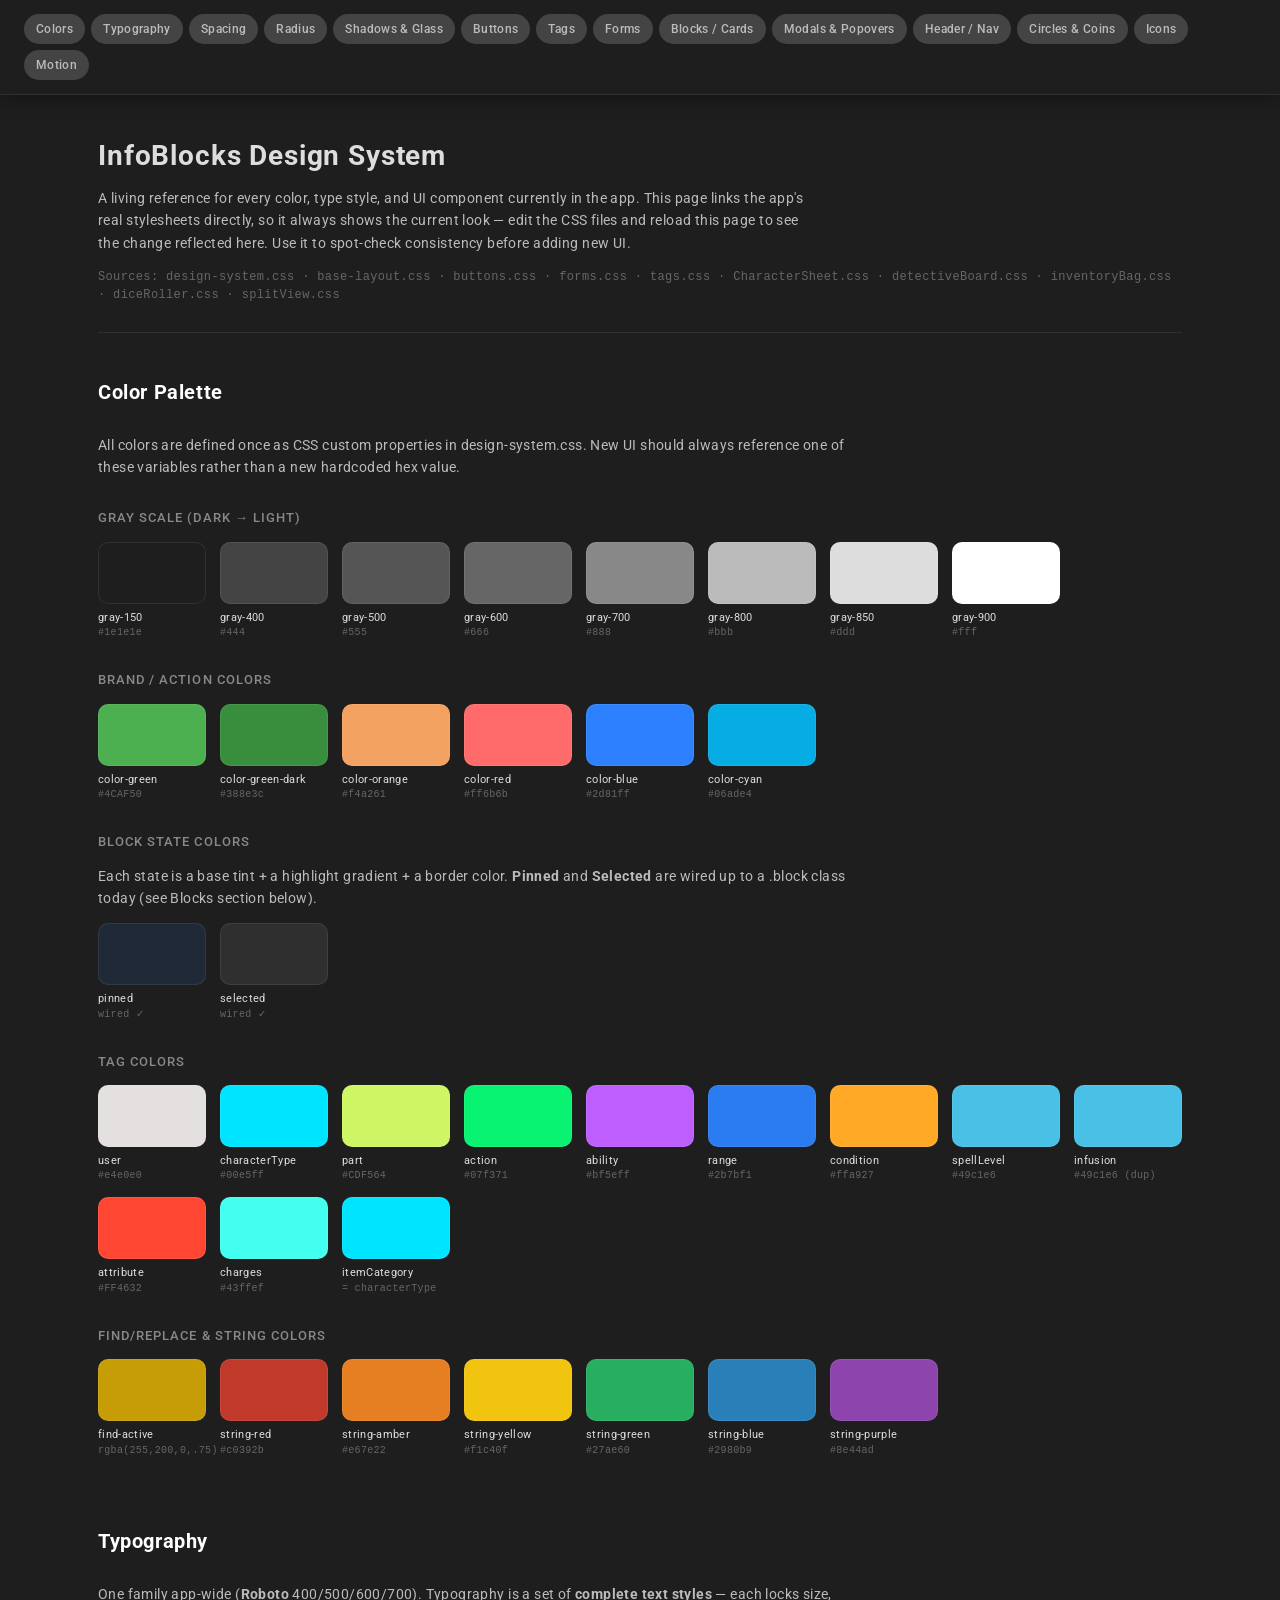
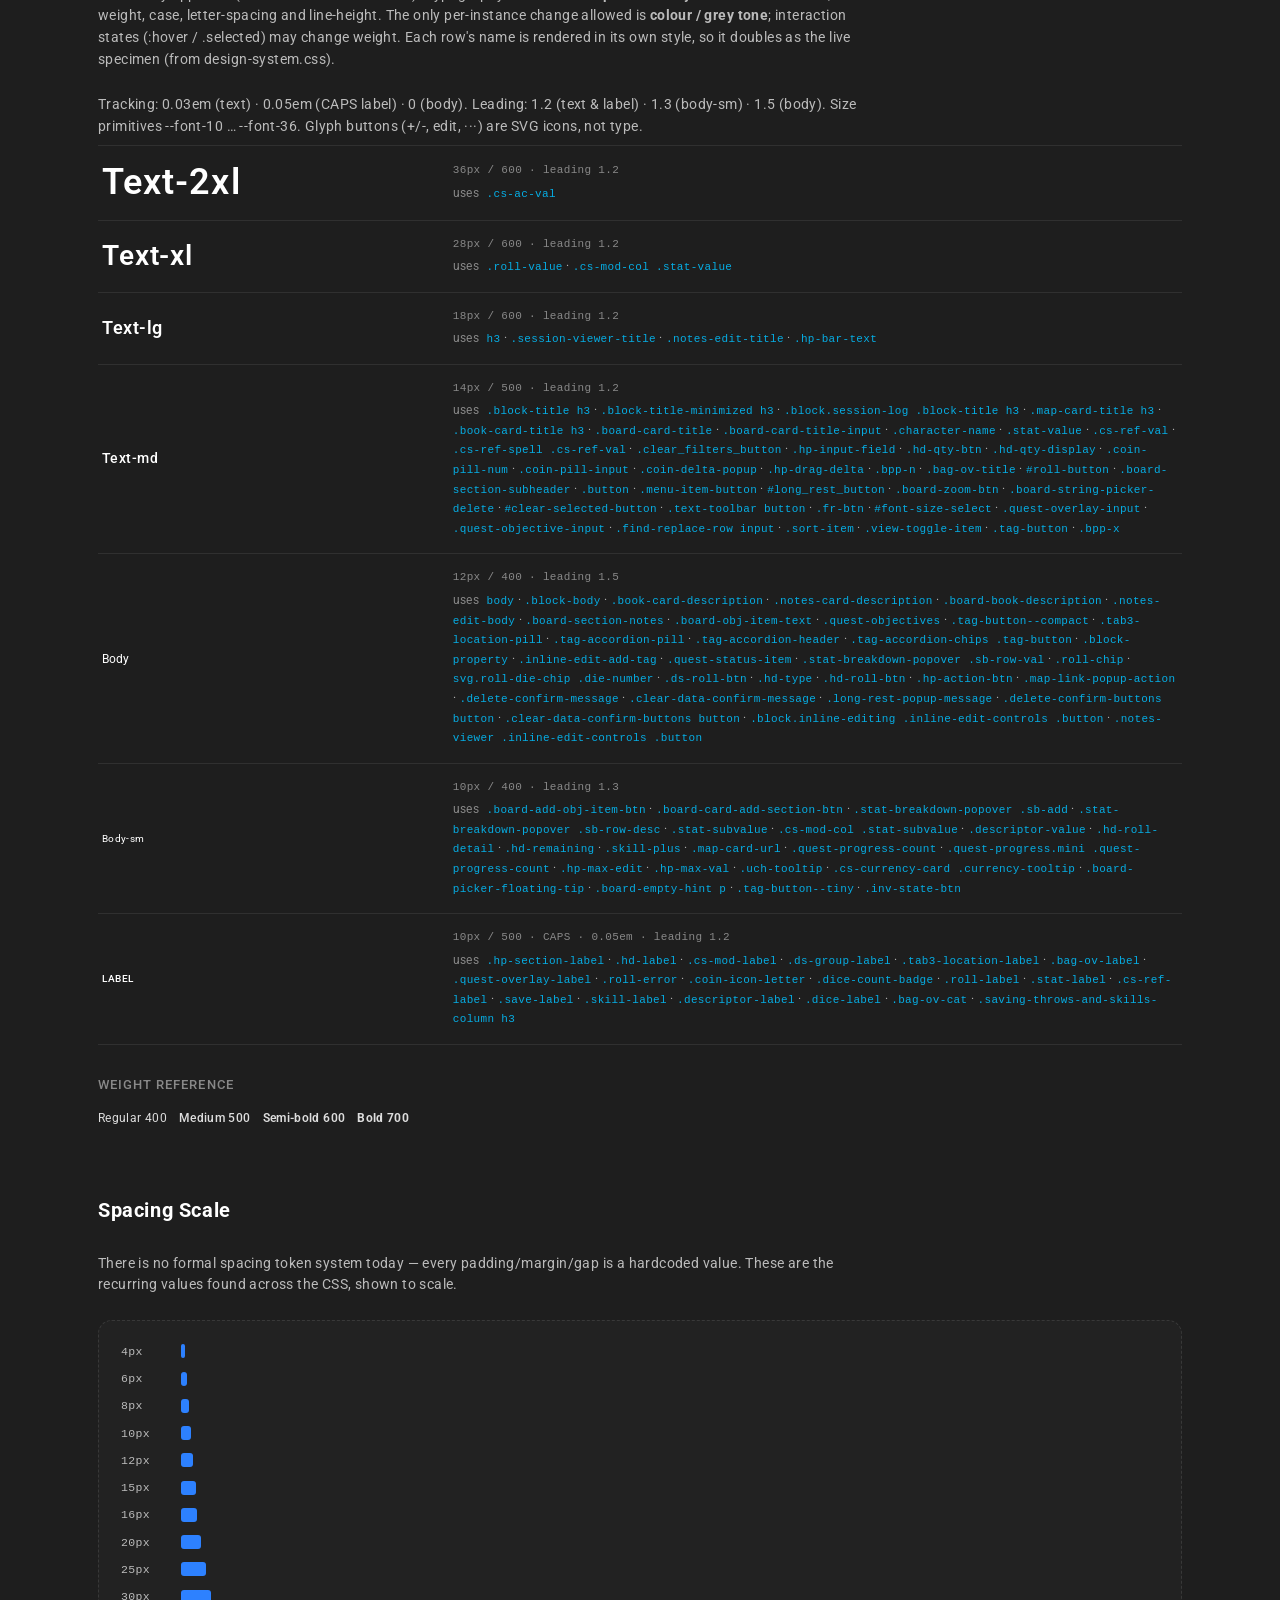
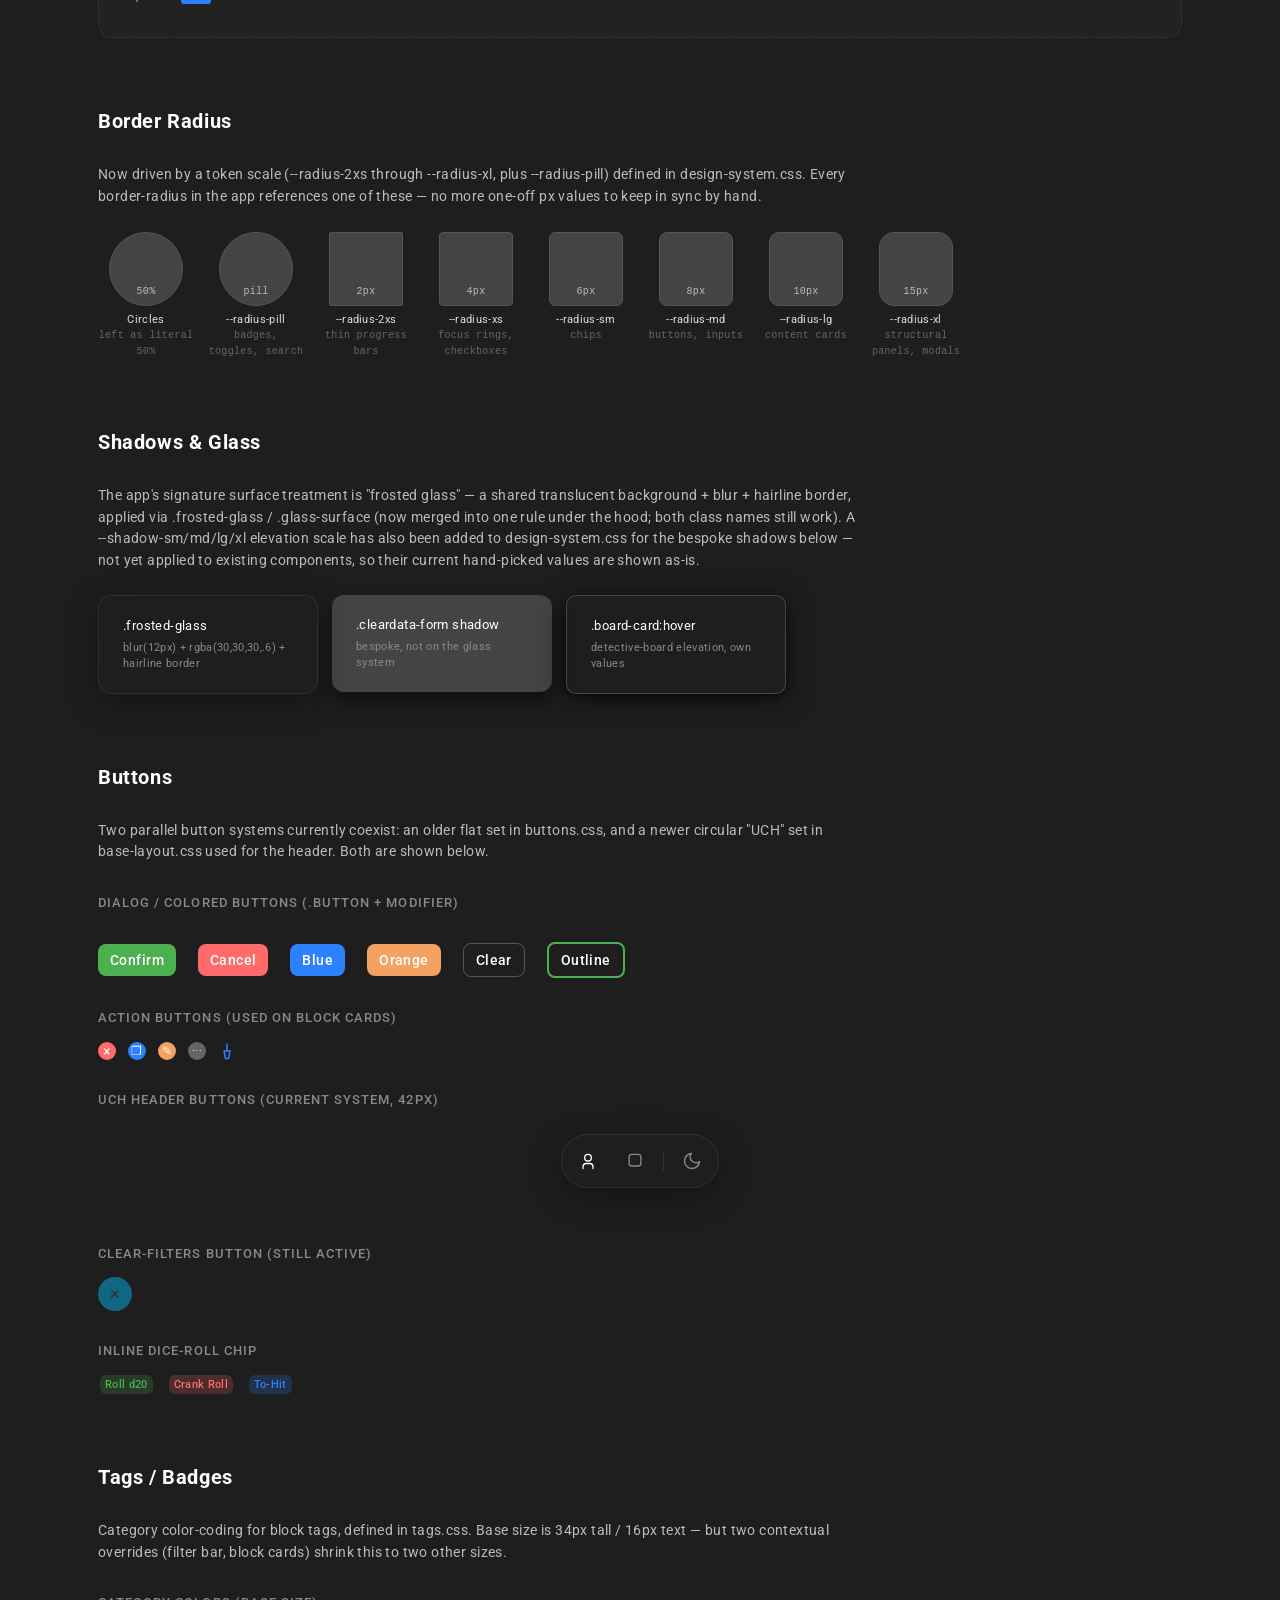
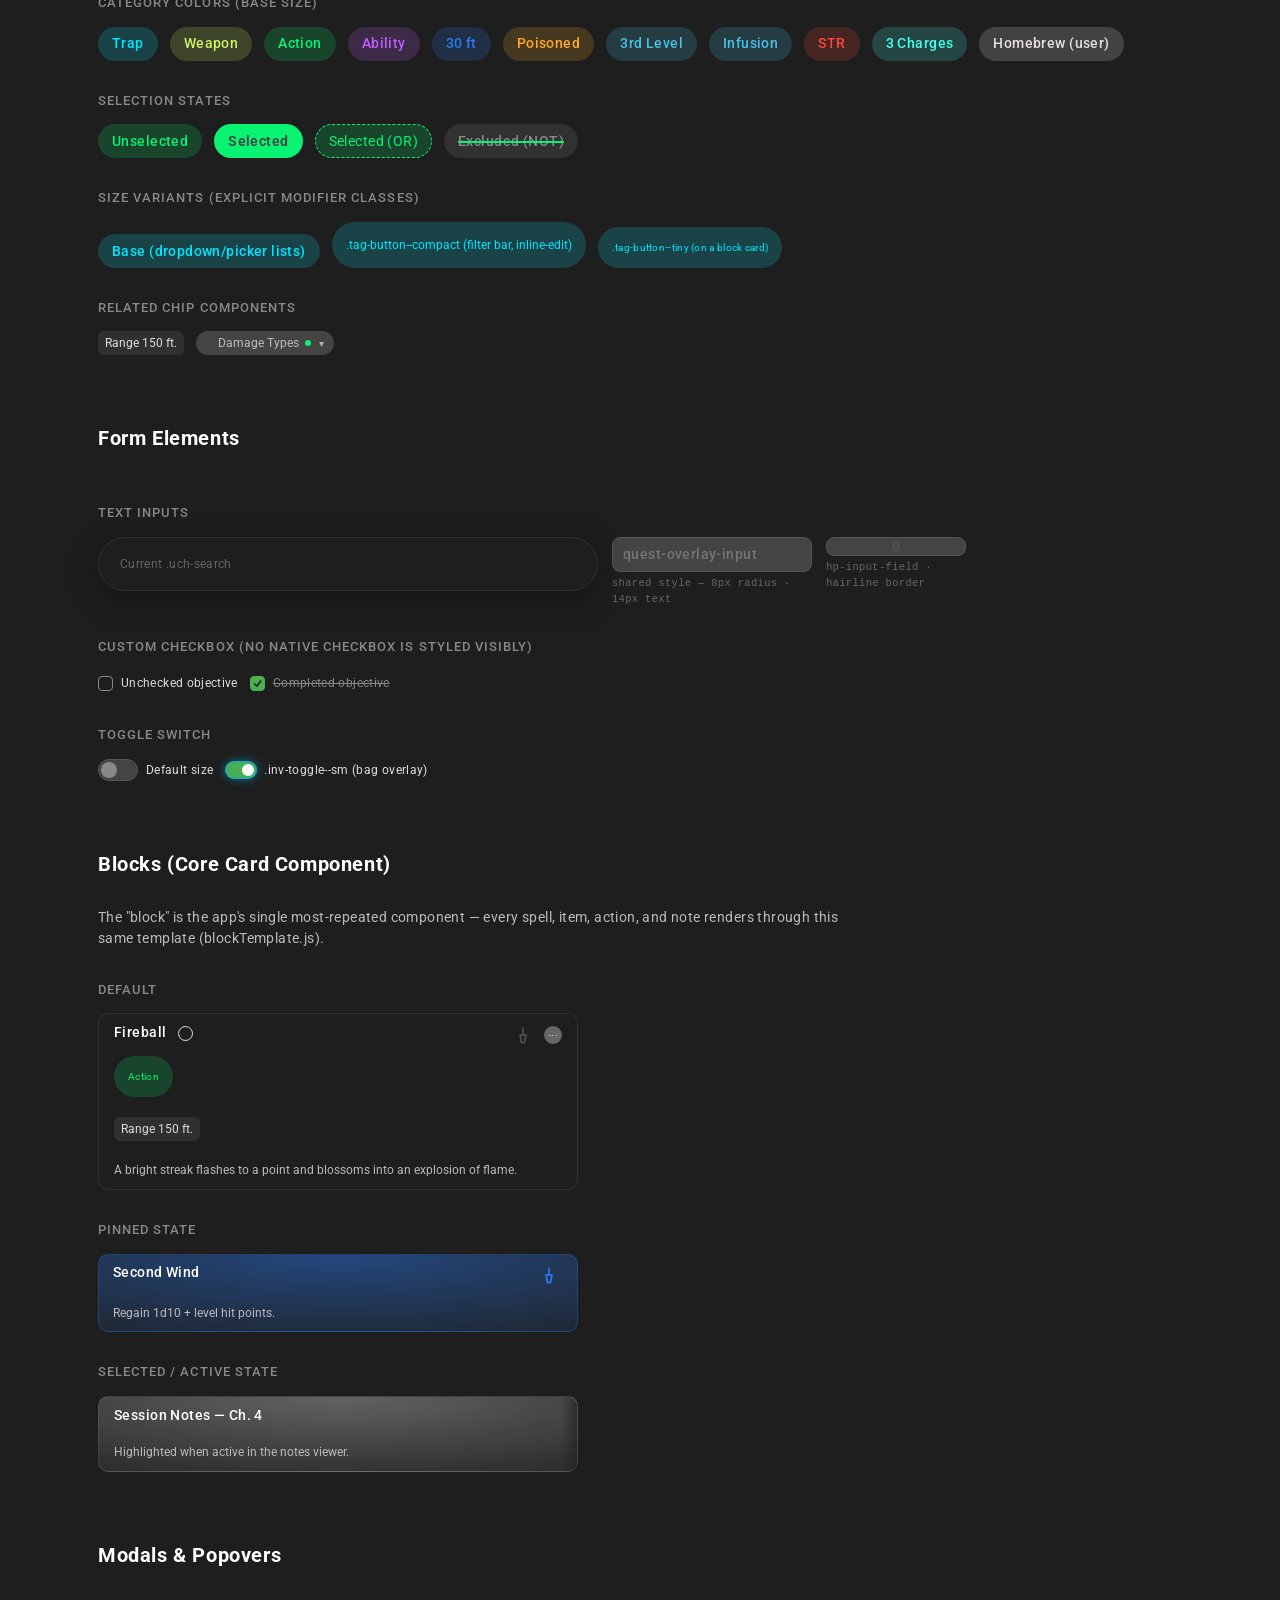
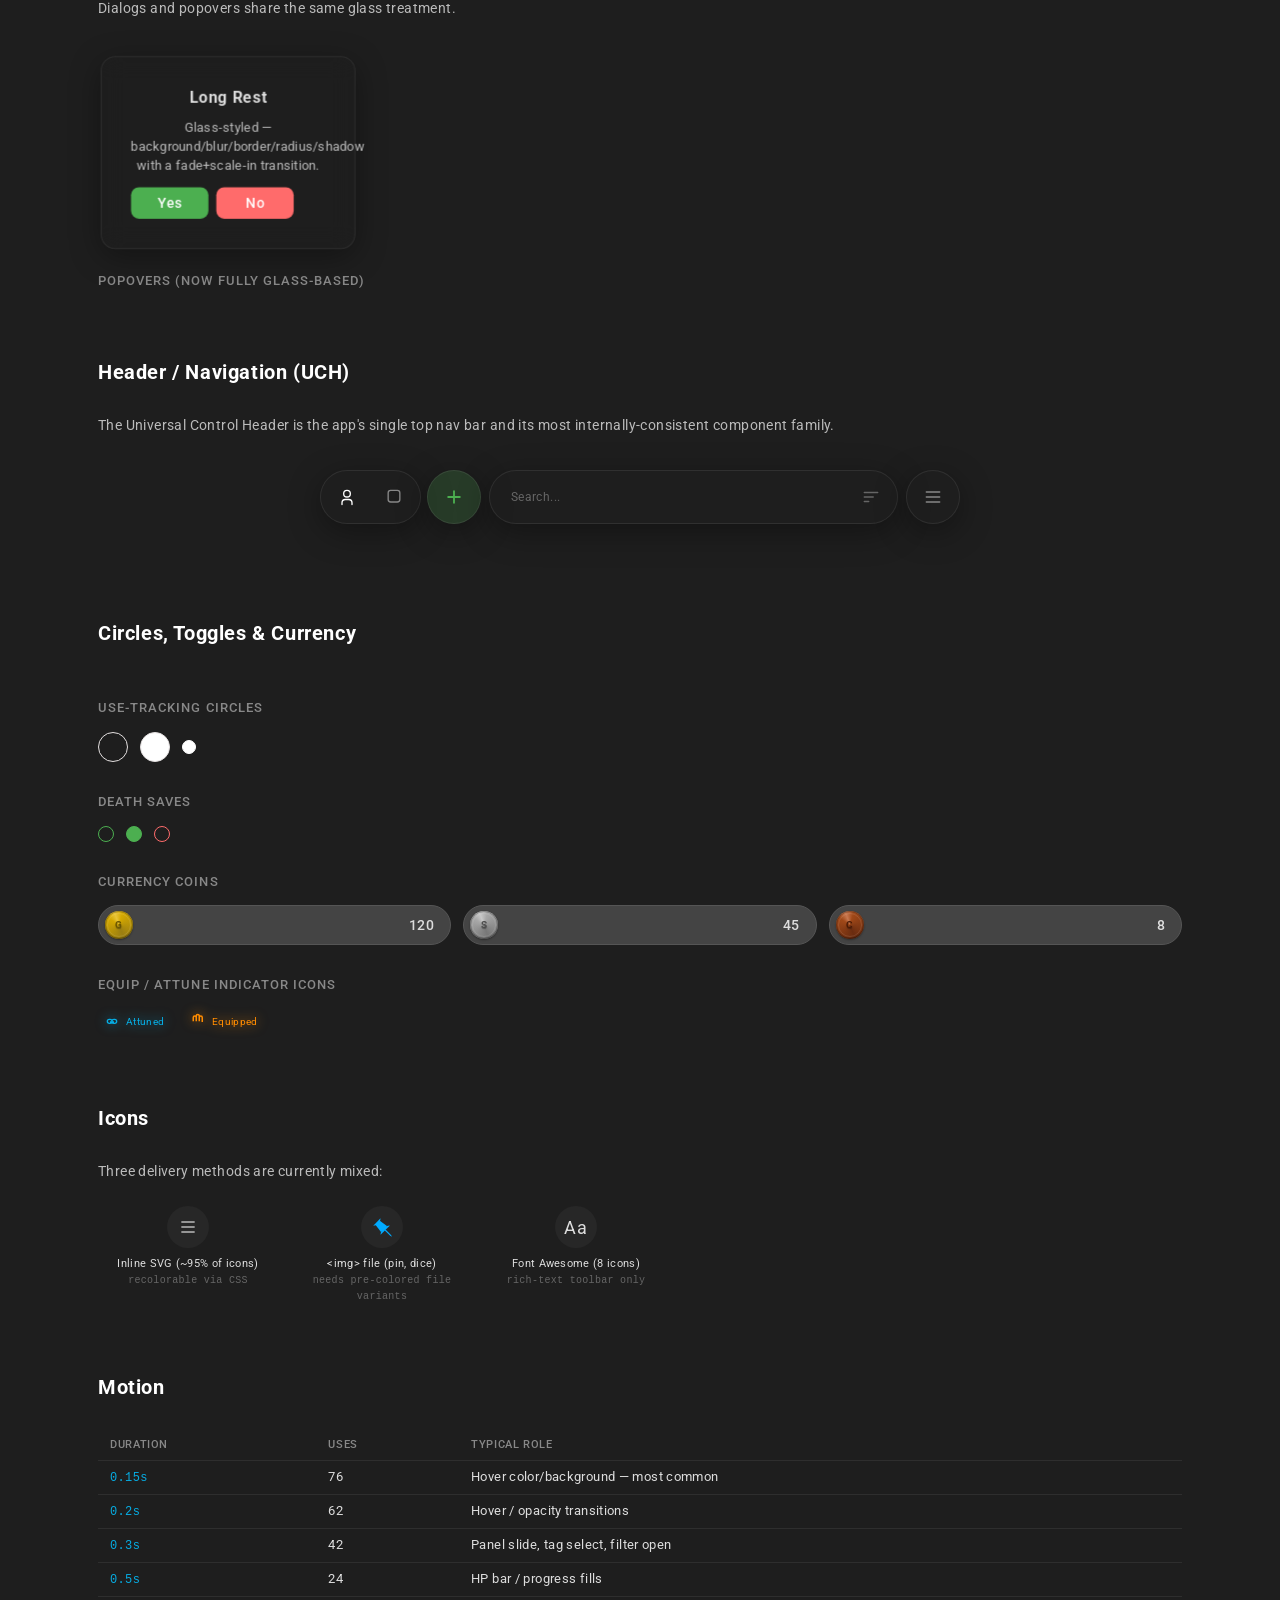
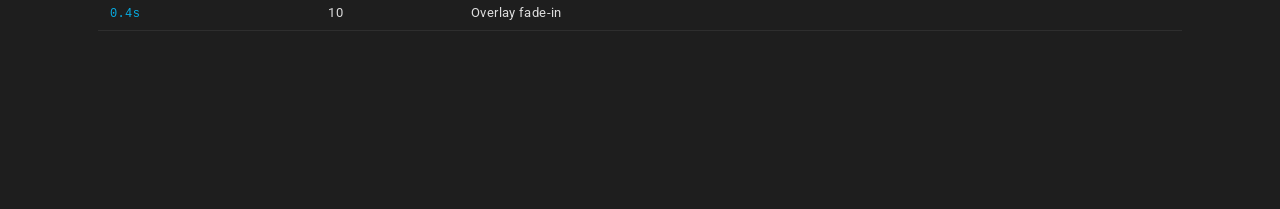
==== commit 0d9ddd0f: "Rebuilt text styling into a fixed set of complete text styles. Standardised letter-spacing and line-" ====
--- a/styleguide.html
+++ b/styleguide.html
@@ -10,7 +10,6 @@
 <!-- LIVE APP STYLESHEETS — identical to index.html. This page    -->
 <!-- always reflects whatever these files currently look like.    -->
 <!-- ============================================================ -->
-<link rel="stylesheet" href="./css/Colourpalette.css">
 <link rel="stylesheet" href="./css/base-layout.css">
 <link rel="stylesheet" href="./css/buttons.css">
 <link rel="stylesheet" href="./css/forms.css">
@@ -20,6 +19,7 @@
 <link rel="stylesheet" href="./css/CharacterSheet.css">
 <link rel="stylesheet" href="./css/inventoryBag.css">
 <link rel="stylesheet" href="./css/detectiveBoard.css">
+<link rel="stylesheet" href="./css/design-system.css">
 <link href="https://fonts.googleapis.com/css2?family=Roboto:wght@400;500;600;700&display=swap" rel="stylesheet">
 
 <style>
@@ -67,7 +67,7 @@
 .sg-page { max-width: 1140px; margin: 0 auto; padding: 40px 28px 140px; }
 
 .sg-hero { padding-bottom: 28px; margin-bottom: 44px; border-bottom: var(--glass-border); }
-.sg-hero h1 { margin-bottom: 10px; }
+.sg-hero h1 { margin-bottom: 10px; font-size: 1.75rem; }
 .sg-hero p { color: var(--gray-800); font-size: 14px; line-height: 1.6; max-width: 720px; }
 .sg-hero .sg-meta { margin-top: 14px; font-size: 12px; color: var(--gray-600); font-family: monospace; }
 
@@ -110,22 +110,45 @@
 .sg-spacer-bar { background: var(--color-blue); height: 14px; border-radius: 3px; }
 .sg-spacer-row span { font-size: 11.5px; font-family: monospace; color: var(--gray-800); width: 46px; }
 
-.sg-type-area { margin-top: 36px; margin-bottom: 8px; }
-.sg-type-area h3 { font-size: 13px; text-transform: uppercase; letter-spacing: 0.08em; color: var(--color-orange); font-weight: 500; }
-.sg-type-list { border-top: 1px solid rgba(255,255,255,0.08); }
-.sg-type-row {
+.sg-note-plain { font-size: 12px; color: var(--gray-700); line-height: 1.6; margin-top: 20px; }
+
+/* --- Typography role specimens (foundation view) --- */
+/* .sg-spec strips colour, alignment and component chrome from a real app
+   class so only its type (size/weight/line-height/spacing) shows through,
+   keeping every specimen live against the app CSS. */
+.sg-spec {
+    color: #fff !important;
+    text-align: left !important;
+    background: none !important;
+    border: 0 !important;
+    box-shadow: none !important;
+    padding: 0 !important;
+    margin: 0 !important;
+    width: auto !important;
+    min-width: 0 !important;
+    height: auto !important;
+    min-height: 0 !important;
+    display: block;
+}
+.sg-role-list { border-top: 1px solid rgba(255,255,255,0.08); margin-bottom: 8px; }
+.sg-role {
     display: grid;
-    grid-template-columns: 1fr 70px 70px;
+    grid-template-columns: minmax(190px, 30%) 1fr;
+    gap: 28px;
     align-items: center;
-    gap: 16px;
-    padding: 14px 0;
-    border-bottom: 1px solid rgba(255,255,255,0.06);
-}
-.sg-type-name { min-width: 0; }
-.sg-type-sample { color: var(--gray-900); display: flex; align-items: center; gap: 8px; flex-wrap: wrap; }
-.sg-type-caption { font-size: 11px; font-family: monospace; color: var(--gray-700); margin-top: 4px; }
-.sg-type-weight, .sg-type-size { font-size: 12px; color: var(--gray-800); text-align: right; white-space: nowrap; }
-.sg-note-plain { font-size: 12px; color: var(--gray-700); line-height: 1.6; margin-top: 20px; }
+    padding: 15px 4px;
+    border-bottom: 1px solid rgba(255,255,255,0.08);
+    background: none;
+    border-radius: 0;
+}
+.sg-role-sample { margin: 0; min-width: 0; overflow: hidden; }
+.sg-role-meta { min-width: 0; }
+.sg-role-spec { font-family: monospace; font-size: 11px; color: var(--gray-700); margin: 0 0 5px 0; }
+.sg-role-uses { font-size: 11.5px; color: var(--gray-800); line-height: 1.6; overflow-wrap: anywhere; }
+.sg-role-uses .uses-label { color: var(--gray-700); margin-right: 4px; }
+.sg-role-uses code, .sg-role-spec code { font-family: monospace; color: var(--color-cyan); font-size: 11px; }
+.sg-flag { color: var(--color-orange); font-family: monospace; font-size: 10.5px; white-space: nowrap; }
+.sg-approve { font-family: monospace; font-size: 11px; color: var(--gray-700); white-space: nowrap; }
 
 .sg-radius-box {
     width: 74px; height: 74px;
@@ -174,7 +197,7 @@
     <div class="sg-hero">
         <h1>InfoBlocks Design System</h1>
         <p>A living reference for every color, type style, and UI component currently in the app. This page links the app's real stylesheets directly, so it always shows the current look — edit the CSS files and reload this page to see the change reflected here. Use it to spot-check consistency before adding new UI.</p>
-        <div class="sg-meta">Sources: Colourpalette.css · base-layout.css · buttons.css · forms.css · tags.css · CharacterSheet.css · detectiveBoard.css · inventoryBag.css · diceRoller.css · splitView.css</div>
+        <div class="sg-meta">Sources: design-system.css · base-layout.css · buttons.css · forms.css · tags.css · CharacterSheet.css · detectiveBoard.css · inventoryBag.css · diceRoller.css · splitView.css</div>
     </div>
 
     <!-- ============================================================ -->
@@ -182,7 +205,7 @@
     <!-- ============================================================ -->
     <section class="sg-section" id="colors">
         <h2>Color Palette</h2>
-        <p class="sg-section-desc">All colors are defined once as CSS custom properties in <code>Colourpalette.css</code>. New UI should always reference one of these variables rather than a new hardcoded hex value.</p>
+        <p class="sg-section-desc">All colors are defined once as CSS custom properties in <code>design-system.css</code>. New UI should always reference one of these variables rather than a new hardcoded hex value.</p>
 
         <div class="sg-sub"><h3>Gray Scale (dark → light)</h3></div>
         <div class="sg-grid">
@@ -246,953 +269,62 @@
     <!-- ============================================================ -->
     <section class="sg-section" id="typography">
         <h2>Typography</h2>
-        <p class="sg-section-desc">Single font family app-wide: <strong>Roboto</strong>, now loaded at weights 400/500/600/700 — every bolder weight below renders as true Roboto bold rather than a browser-synthesized fake.</p>
-
-        <p class="sg-section-desc">Every distinct text style actually in use, grouped by size and weight (largest/boldest first) rather than by app area — so styles that look alike sit next to each other no matter where they're used. Every sample below is the real class/tag from the app — nothing here is a mockup. Default letter-spacing app-wide is <code>0.03em</code> (a universal rule); a row's letter-spacing is only called out in its caption when it overrides that default.</p>
-
-        <div class="sg-type-area"><h3>36px · Weight 700</h3></div>
-        <div class="sg-type-list">
-            <div class="sg-type-row">
-                <div class="sg-type-name">
-                    <div class="sg-type-sample"><span class="cs-ac-val">18</span></div>
-                    <div class="sg-type-caption"><code>.cs-ac-val</code> — armor class hero number</div>
-                </div>
-                <div class="sg-type-weight">700</div>
-                <div class="sg-type-size">36px</div>
-            </div>
-        </div>
-
-        <div class="sg-type-area"><h3>28px · Weight 700</h3></div>
-        <div class="sg-type-list">
-            <div class="sg-type-row">
-                <div class="sg-type-name">
-                    <div class="sg-type-sample"><div class="roll-value">17</div></div>
-                    <div class="sg-type-caption"><code>.roll-value</code> — hero roll-result number</div>
-                </div>
-                <div class="sg-type-weight">700</div>
-                <div class="sg-type-size">28px</div>
-            </div>
-        </div>
-
-        <div class="sg-type-area"><h3>28px · Weight 400</h3></div>
-        <div class="sg-type-list">
-            <div class="sg-type-row">
-                <div class="sg-type-name">
-                    <div class="sg-type-sample"><h1 style="margin:0;">Heading</h1></div>
-                    <div class="sg-type-caption"><code>h1</code> (global) — 0.05em spacing; no <code>&lt;h1&gt;</code> is actually used in current content, kept for reference</div>
-                </div>
-                <div class="sg-type-weight">400</div>
-                <div class="sg-type-size">28px</div>
-            </div>
-        </div>
-
-        <div class="sg-type-area"><h3>26px · Weight 700</h3></div>
-        <div class="sg-type-list">
-            <div class="sg-type-row">
-                <div class="sg-type-name">
-                    <div class="sg-type-sample"><div class="cs-mod-col"><span class="stat-value">+4</span></div></div>
-                    <div class="sg-type-caption"><code>.cs-mod-col .stat-value</code> — ability modifier hero value, the rule that actually renders (overrides base <code>.stat-value</code> above)</div>
-                </div>
-                <div class="sg-type-weight">700</div>
-                <div class="sg-type-size">26px</div>
-            </div>
-        </div>
-
-        <div class="sg-type-area"><h3>18px · Weight 700</h3></div>
-        <div class="sg-type-list">
-            <div class="sg-type-row">
-                <div class="sg-type-name">
-                    <div class="sg-type-sample"><div class="circle circle-button circle-add">+</div></div>
-                    <div class="sg-type-caption"><code>.circle-button</code> — uses/spell-slot +/− counters</div>
-                </div>
-                <div class="sg-type-weight">700</div>
-                <div class="sg-type-size">18px</div>
-            </div>
-        </div>
-
-        <div class="sg-type-area"><h3>18px · Weight 500</h3></div>
-        <div class="sg-type-list">
-            <div class="sg-type-row">
-                <div class="sg-type-name">
-                    <div class="sg-type-sample"><div class="hp-bar-area" style="position:relative;height:28px;width:70px;background:var(--gray-400);border-radius:var(--radius-md);"><div class="hp-bar-text" style="position:absolute;inset:0;display:flex;align-items:center;justify-content:center;">24/32</div></div></div>
-                    <div class="sg-type-caption"><code>.hp-bar-text</code> — 0.02em spacing</div>
-                </div>
-                <div class="sg-type-weight">500</div>
-                <div class="sg-type-size">18px</div>
-            </div>
-        </div>
-
-        <div class="sg-type-area"><h3>18px · Weight 400</h3></div>
-        <div class="sg-type-list">
-            <div class="sg-type-row">
-                <div class="sg-type-name">
-                    <div class="sg-type-sample"><h3 style="margin:0;">Skills</h3></div>
-                    <div class="sg-type-caption"><code>h3</code> (global) · also <code>.session-viewer-title</code> — 0.045em spacing, section headers</div>
-                </div>
-                <div class="sg-type-weight">400</div>
-                <div class="sg-type-size">18px</div>
-            </div>
-            <div class="sg-type-row">
-                <div class="sg-type-name">
-                    <div class="sg-type-sample"><button class="add-block-button green-button">+</button></div>
-                    <div class="sg-type-caption"><code>.add-block-button</code> — used everywhere, incl. session-log context (previously had a stray 20px override there; now one size)</div>
-                </div>
-                <div class="sg-type-weight">400</div>
-                <div class="sg-type-size">18px</div>
-            </div>
-            <div class="sg-type-row">
-                <div class="sg-type-name">
-                    <div class="sg-type-sample"><button class="session-viewer-delete-btn" title="Delete">×</button></div>
-                    <div class="sg-type-caption"><code>.session-viewer-delete-btn</code></div>
-                </div>
-                <div class="sg-type-weight">400</div>
-                <div class="sg-type-size">18px</div>
-            </div>
-            <div class="sg-type-row">
-                <div class="sg-type-name">
-                    <div class="sg-type-sample"><button type="button" class="quest-objective-remove" title="Remove">×</button></div>
-                    <div class="sg-type-caption"><code>.quest-objective-remove</code></div>
-                </div>
-                <div class="sg-type-weight">400</div>
-                <div class="sg-type-size">18px</div>
-            </div>
-        </div>
-
-        <div class="sg-type-area"><h3>17.6px · Weight 700</h3></div>
-        <div class="sg-type-list">
-            <div class="sg-type-row">
-                <div class="sg-type-name">
-                    <div class="sg-type-sample"><h3 class="notes-edit-title" contenteditable="true" style="margin:0;">Session 12 Notes</h3></div>
-                    <div class="sg-type-caption"><code>.notes-edit-title</code> — 1.1rem, the one heading NOT on the shared type scale</div>
-                </div>
-                <div class="sg-type-weight">700</div>
-                <div class="sg-type-size">17.6px</div>
-            </div>
-        </div>
-
-        <div class="sg-type-area"><h3>16px · Weight 400</h3></div>
-        <div class="sg-type-list">
-            <div class="sg-type-row">
-                <div class="sg-type-name">
-                    <div class="sg-type-sample"><p style="margin:0;">The quick brown fox jumps over the lazy dog.</p></div>
-                    <div class="sg-type-caption"><code>body</code> — default page text</div>
-                </div>
-                <div class="sg-type-weight">400</div>
-                <div class="sg-type-size">16px</div>
-            </div>
-        </div>
-
-        <div class="sg-type-area"><h3>~12.6–14.4px · Weight 500 (context-relative, not a fixed part of the scale)</h3></div>
-        <div class="sg-type-list">
-            <div class="sg-type-row">
-                <div class="sg-type-name">
-                    <div class="sg-type-sample"><span>Cast Fireball: <button class="inline-dice-roll">2d6+3</button></span></div>
-                    <div class="sg-type-caption"><code>.inline-dice-roll</code> — 0.9em, relative to surrounding block-body text</div>
-                </div>
-                <div class="sg-type-weight">500</div>
-                <div class="sg-type-size">~12.6–14.4px</div>
-            </div>
-        </div>
-
-        <div class="sg-type-area"><h3>~14.4px · Weight 400 (context-relative, not a fixed part of the scale)</h3></div>
-        <div class="sg-type-list">
-            <div class="sg-type-row">
-                <div class="sg-type-name">
-                    <div class="sg-type-sample"><button class="sort-item">Newest</button></div>
-                    <div class="sg-type-caption"><code>.sort-item</code> / <code>.view-toggle-item</code> — 0.9em, relative to 16px body</div>
-                </div>
-                <div class="sg-type-weight">400</div>
-                <div class="sg-type-size">~14.4px</div>
-            </div>
-        </div>
-
-        <div class="sg-type-area"><h3>14px · Weight 700</h3></div>
-        <div class="sg-type-list">
-            <div class="sg-type-row">
-                <div class="sg-type-name">
-                    <div class="sg-type-sample"><button class="clear_filters_button" title="Clear filters">✕</button></div>
-                    <div class="sg-type-caption"><code>.clear_filters_button</code></div>
-                </div>
-                <div class="sg-type-weight">700</div>
-                <div class="sg-type-size">14px</div>
-            </div>
-            <div class="sg-type-row">
-                <div class="sg-type-name">
-                    <div class="sg-type-sample"><span class="character-name">Hazard</span></div>
-                    <div class="sg-type-caption"><code>.character-name</code></div>
-                </div>
-                <div class="sg-type-weight">700</div>
-                <div class="sg-type-size">14px</div>
-            </div>
-            <div class="sg-type-row">
-                <div class="sg-type-name">
-                    <div class="sg-type-sample"><span class="stat-value">14</span></div>
-                    <div class="sg-type-caption"><code>.stat-value</code> (base rule — in practice overridden by the ability-modifier version below)</div>
-                </div>
-                <div class="sg-type-weight">700</div>
-                <div class="sg-type-size">14px</div>
-            </div>
-            <div class="sg-type-row">
-                <div class="sg-type-name">
-                    <div class="sg-type-sample"><span class="cs-ref-val">+2</span></div>
-                    <div class="sg-type-caption"><code>.cs-ref-val</code> · also <code>.cs-ref-spell .cs-ref-val</code></div>
-                </div>
-                <div class="sg-type-weight">700</div>
-                <div class="sg-type-size">14px</div>
-            </div>
-            <div class="sg-type-row">
-                <div class="sg-type-name">
-                    <div class="sg-type-sample"><span class="spell-slot-title" style="font-size:14px;font-weight:700;letter-spacing:1px;color:#fff;">1st Level</span></div>
-                    <div class="sg-type-caption"><code>.spell-slot-title</code> (edit-overlay context) — 1px letter-spacing; uses a literal <code>white</code> instead of a gray token</div>
-                </div>
-                <div class="sg-type-weight">700</div>
-                <div class="sg-type-size">14px</div>
-            </div>
-        </div>
-
-        <div class="sg-type-area"><h3>14px · Weight 500</h3></div>
-        <div class="sg-type-list">
-            <div class="sg-type-row">
-                <div class="sg-type-name">
-                    <div class="sg-type-sample"><input class="hp-input-field" type="number" placeholder="0" style="width:64px;"></div>
-                    <div class="sg-type-caption"><code>.hp-input-field</code></div>
-                </div>
-                <div class="sg-type-weight">500</div>
-                <div class="sg-type-size">14px</div>
-            </div>
-            <div class="sg-type-row">
-                <div class="sg-type-name">
-                    <div class="sg-type-sample"><span style="display:inline-flex;align-items:center;gap:6px;"><button class="hd-qty-btn">−</button><div class="hd-qty-display">1</div><button class="hd-qty-btn">+</button></span></div>
-                    <div class="sg-type-caption"><code>.hd-qty-btn</code> / <code>.hd-qty-display</code></div>
-                </div>
-                <div class="sg-type-weight">500</div>
-                <div class="sg-type-size">14px</div>
-            </div>
-            <div class="sg-type-row">
-                <div class="sg-type-name">
-                    <div class="sg-type-sample"><span class="coin-pill-num">120</span></div>
-                    <div class="sg-type-caption"><code>.coin-pill-num</code> / <code>.coin-pill-input</code> — 0.02em spacing</div>
-                </div>
-                <div class="sg-type-weight">500</div>
-                <div class="sg-type-size">14px</div>
-            </div>
-            <div class="sg-type-row">
-                <div class="sg-type-name">
-                    <div class="sg-type-sample"><span class="hp-drag-delta" style="position:static;">+5</span></div>
-                    <div class="sg-type-caption"><code>.coin-delta-popup</code>, <code>.hp-drag-delta</code></div>
-                </div>
-                <div class="sg-type-weight">500</div>
-                <div class="sg-type-size">14px</div>
-            </div>
-            <div class="sg-type-row">
-                <div class="sg-type-name">
-                    <div class="sg-type-sample"><div class="bag-ov-title" style="color:#fff;">Add Item</div></div>
-                    <div class="sg-type-caption"><code>.bpp-n</code> / <code>.bag-ov-title</code></div>
-                </div>
-                <div class="sg-type-weight">500</div>
-                <div class="sg-type-size">14px</div>
-            </div>
-            <div class="sg-type-row">
-                <div class="sg-type-name">
-                    <div class="sg-type-sample"><button id="roll-button">Roll!</button></div>
-                    <div class="sg-type-caption"><code>#roll-button</code> — was the app's only 14px/600 text; now uses the same 500-weight "emphasis" tier as HP input, coin/currency deltas, etc.</div>
-                </div>
-                <div class="sg-type-weight">500</div>
-                <div class="sg-type-size">14px</div>
-            </div>
-        </div>
-
-        <div class="sg-type-area"><h3>14px · Weight 400</h3></div>
-        <div class="sg-type-list">
-            <div class="sg-type-row">
-                <div class="sg-type-name">
-                    <div class="sg-type-sample"><button class="button green-button" style="margin:0;">Confirm</button></div>
-                    <div class="sg-type-caption"><code>.button</code> — dialog/action buttons</div>
-                </div>
-                <div class="sg-type-weight">400</div>
-                <div class="sg-type-size">14px</div>
-            </div>
-            <div class="sg-type-row">
-                <div class="sg-type-name">
-                    <div class="sg-type-sample"><button class="menu-item-button">Upload</button></div>
-                    <div class="sg-type-caption"><code>.menu-item-button</code> — hamburger menu items</div>
-                </div>
-                <div class="sg-type-weight">400</div>
-                <div class="sg-type-size">14px</div>
-            </div>
-            <div class="sg-type-row">
-                <div class="sg-type-name">
-                    <div class="sg-type-sample"><span class="tag-button tag-user">Homebrew</span></div>
-                    <div class="sg-type-caption"><code>.tag-button</code> (base/full size) — 0.3px letter-spacing</div>
-                </div>
-                <div class="sg-type-weight">400</div>
-                <div class="sg-type-size">14px</div>
-            </div>
-            <div class="sg-type-row">
-                <div class="sg-type-name">
-                    <div class="sg-type-sample"><div class="block-title" style="display:inline-block;"><h3 style="margin:0;">Longsword</h3></div></div>
-                    <div class="sg-type-caption"><code>.block-title h3</code> · also <code>.block-title-minimized h3</code>, session-log variant, <code>.map-card-title h3</code>, <code>.book-card-title h3</code> — one title style for every card/block type (map/book cards previously had a stray 500-weight override)</div>
-                </div>
-                <div class="sg-type-weight">400</div>
-                <div class="sg-type-size">14px</div>
-            </div>
-            <div class="sg-type-row">
-                <div class="sg-type-name">
-                    <div class="sg-type-sample"><span style="color:var(--gray-600);">Long Rest</span></div>
-                    <div class="sg-type-caption"><code>#long_rest_button</code></div>
-                </div>
-                <div class="sg-type-weight">400</div>
-                <div class="sg-type-size">14px</div>
-            </div>
-            <div class="sg-type-row">
-                <div class="sg-type-name">
-                    <div class="sg-type-sample"><button class="board-zoom-btn">−</button></div>
-                    <div class="sg-type-caption"><code>.board-zoom-btn</code></div>
-                </div>
-                <div class="sg-type-weight">400</div>
-                <div class="sg-type-size">14px</div>
-            </div>
-            <div class="sg-type-row">
-                <div class="sg-type-name">
-                    <div class="sg-type-sample"><button class="board-string-picker-delete" title="Remove connection" style="color:rgba(255,255,255,0.7);">×</button></div>
-                    <div class="sg-type-caption"><code>.board-string-picker-delete</code></div>
-                </div>
-                <div class="sg-type-weight">400</div>
-                <div class="sg-type-size">14px</div>
-            </div>
-            <div class="sg-type-row">
-                <div class="sg-type-name">
-                    <div class="sg-type-sample"><button id="clear-selected-button">Clear All</button></div>
-                    <div class="sg-type-caption"><code>#clear-selected-button</code></div>
-                </div>
-                <div class="sg-type-weight">400</div>
-                <div class="sg-type-size">14px</div>
-            </div>
-            <div class="sg-type-row">
-                <div class="sg-type-name">
-                    <div class="sg-type-sample"><input type="text" class="quest-overlay-input" placeholder="e.g. Ionia — leave blank for none" style="width:220px;"></div>
-                    <div class="sg-type-caption"><code>.editor-toolbar-wrapper</code> / <code>.text-toolbar button</code> / <code>.fr-btn</code> / <code>.quest-overlay-input</code> / <code>.quest-objective-input</code> / <code>.find-replace-row input</code> — unified 14px input/toolbar style</div>
-                </div>
-                <div class="sg-type-weight">400</div>
-                <div class="sg-type-size">14px</div>
-            </div>
-            <div class="sg-type-row">
-                <div class="sg-type-name">
-                    <div class="sg-type-sample"><div class="text-tooltip" style="position:static;display:inline-block;">Tooltip text here</div></div>
-                    <div class="sg-type-caption"><code>.text-tooltip</code> — bug: <code>letter-spacing: 1.2</code> has no unit, so browsers ignore it and fall back to the 0.03em default</div>
-                </div>
-                <div class="sg-type-weight">400</div>
-                <div class="sg-type-size">14px</div>
-            </div>
-        </div>
-
-        <div class="sg-type-area"><h3>12px · Weight 600</h3></div>
-        <div class="sg-type-list">
-            <div class="sg-type-row">
-                <div class="sg-type-name">
-                    <div class="sg-type-sample"><input class="sb-row-val" value="+2" style="width:36px;"></div>
-                    <div class="sg-type-caption"><code>.stat-breakdown-popover .sb-row-val</code></div>
-                </div>
-                <div class="sg-type-weight">600</div>
-                <div class="sg-type-size">12px</div>
-            </div>
-            <div class="sg-type-row">
-                <div class="sg-type-name">
-                    <div class="sg-type-sample"><div class="board-card-title-wrap" style="color:#fff;"><span class="board-card-title">Case File #12</span></div></div>
-                    <div class="sg-type-caption"><code>.board-card-title</code> / <code>.board-card-title-input</code></div>
-                </div>
-                <div class="sg-type-weight">600</div>
-                <div class="sg-type-size">12px</div>
-            </div>
-            <div class="sg-type-row">
-                <div class="sg-type-name">
-                    <div class="sg-type-sample"><div class="board-section-subheader" style="color:rgba(255,255,255,0.9);">Evidence</div></div>
-                    <div class="sg-type-caption"><code>.board-section-subheader</code></div>
-                </div>
-                <div class="sg-type-weight">600</div>
-                <div class="sg-type-size">12px</div>
-            </div>
-            <div class="sg-type-row">
-                <div class="sg-type-name">
-                    <div class="sg-type-sample"><span class="roll-chip modifier">+2</span></div>
-                    <div class="sg-type-caption"><code>.roll-chip</code> / <code>svg.roll-die-chip .die-number</code></div>
-                </div>
-                <div class="sg-type-weight">600</div>
-                <div class="sg-type-size">12px</div>
-            </div>
-            <div class="sg-type-row">
-                <div class="sg-type-name">
-                    <div class="sg-type-sample"><div class="delete-confirm-buttons" style="display:inline-flex;gap:8px;"><button class="button red-button" style="margin:0;">Yes</button><button class="button" style="margin:0;">No</button></div></div>
-                    <div class="sg-type-caption"><code>.delete-confirm-buttons button</code> / <code>.clear-data-confirm-buttons button</code></div>
-                </div>
-                <div class="sg-type-weight">600</div>
-                <div class="sg-type-size">12px</div>
-            </div>
-        </div>
-
-        <div class="sg-type-area"><h3>12px · Weight 500</h3></div>
-        <div class="sg-type-list">
-            <div class="sg-type-row">
-                <div class="sg-type-name">
-                    <div class="sg-type-sample"><button class="ds-roll-btn">Death Save</button></div>
-                    <div class="sg-type-caption"><code>.ds-roll-btn</code> / <code>.hd-type</code> / <code>.hd-roll-btn</code></div>
-                </div>
-                <div class="sg-type-weight">500</div>
-                <div class="sg-type-size">12px</div>
-            </div>
-            <div class="sg-type-row">
-                <div class="sg-type-name">
-                    <div class="sg-type-sample"><button class="hp-action-btn" data-action="dmg">Dmg</button></div>
-                    <div class="sg-type-caption"><code>.hp-action-btn</code></div>
-                </div>
-                <div class="sg-type-weight">500</div>
-                <div class="sg-type-size">12px</div>
-            </div>
-            <div class="sg-type-row">
-                <div class="sg-type-name">
-                    <div class="sg-type-sample"><span class="long-rest-popup-message" style="position:static;">Long rest — refill all suit uses and spell slots?</span></div>
-                    <div class="sg-type-caption"><code>.long-rest-popup-message</code> — shares its style with the modal confirm-message group below</div>
-                </div>
-                <div class="sg-type-weight">500</div>
-                <div class="sg-type-size">12px</div>
-            </div>
-            <div class="sg-type-row">
-                <div class="sg-type-name">
-                    <div class="sg-type-sample"><div class="roll-label" style="color:rgba(255,255,255,0.5);">Perception check</div></div>
-                    <div class="sg-type-caption"><code>.roll-label</code> — uppercase</div>
-                </div>
-                <div class="sg-type-weight">500</div>
-                <div class="sg-type-size">12px</div>
-            </div>
-            <div class="sg-type-row">
-                <div class="sg-type-name">
-                    <div class="sg-type-sample"><a class="map-link-popup-action" href="#" style="color:var(--color-blue);">Open in new tab</a></div>
-                    <div class="sg-type-caption"><code>.map-link-popup-action</code></div>
-                </div>
-                <div class="sg-type-weight">500</div>
-                <div class="sg-type-size">12px</div>
-            </div>
-            <div class="sg-type-row">
-                <div class="sg-type-name">
-                    <div class="sg-type-sample"><span class="delete-confirm-message">Are you sure you want to delete this block?</span></div>
-                    <div class="sg-type-caption"><code>.delete-confirm-message</code> / <code>.clear-data-confirm-message</code></div>
-                </div>
-                <div class="sg-type-weight">500</div>
-                <div class="sg-type-size">12px</div>
-            </div>
-        </div>
-
-        <div class="sg-type-area"><h3>12px · Weight 400</h3></div>
-        <div class="sg-type-list">
-            <div class="sg-type-row">
-                <div class="sg-type-name">
-                    <div class="sg-type-sample"><div class="inline-edit-controls" style="display:inline-flex;gap:8px;"><button class="button green-button" style="margin:0;">Save</button><button class="button red-button" style="margin:0;">Cancel</button></div></div>
-                    <div class="sg-type-caption"><code>.block.inline-editing .inline-edit-controls .button</code> — inline-edit Save/Cancel</div>
-                </div>
-                <div class="sg-type-weight">400</div>
-                <div class="sg-type-size">12px</div>
-            </div>
-            <div class="sg-type-row">
-                <div class="sg-type-name">
-                    <div class="sg-type-sample"><span class="tag-button tag-button--compact tag-characterType selected">NPC</span></div>
-                    <div class="sg-type-caption"><code>.tag-button--compact</code> — filter bar tags</div>
-                </div>
-                <div class="sg-type-weight">400</div>
-                <div class="sg-type-size">12px</div>
-            </div>
-            <div class="sg-type-row">
-                <div class="sg-type-name">
-                    <div class="sg-type-sample"><span class="tag-accordion-chips" style="display:inline-flex;"><button class="tag-button tag-button--compact tag-user selected" data-tag="druid">druid</button></span></div>
-                    <div class="sg-type-caption"><code>.tag-accordion-chips .tag-button</code> — 0.3px letter-spacing (inherited from base tag-button, not the app default)</div>
-                </div>
-                <div class="sg-type-weight">400</div>
-                <div class="sg-type-size">12px</div>
-            </div>
-            <div class="sg-type-row">
-                <div class="sg-type-name">
-                    <div class="sg-type-sample"><button class="tag-accordion-pill" data-category="characterType">Character Type</button></div>
-                    <div class="sg-type-caption"><code>.tag-accordion-pill</code> / <code>.tag-accordion-header</code></div>
-                </div>
-                <div class="sg-type-weight">400</div>
-                <div class="sg-type-size">12px</div>
-            </div>
-            <div class="sg-type-row">
-                <div class="sg-type-name">
-                    <div class="sg-type-sample"><span class="block-property">Requires attunement</span></div>
-                    <div class="sg-type-caption"><code>.block-property</code> — normal (0) letter-spacing, overrides the app default</div>
-                </div>
-                <div class="sg-type-weight">400</div>
-                <div class="sg-type-size">12px</div>
-            </div>
-            <div class="sg-type-row">
-                <div class="sg-type-name">
-                    <div class="sg-type-sample"><span class="inline-edit-add-tag"></span></div>
-                    <div class="sg-type-caption"><code>.inline-edit-add-tag</code> · also condensed selected tag variants</div>
-                </div>
-                <div class="sg-type-weight">400</div>
-                <div class="sg-type-size">12px</div>
-            </div>
-            <div class="sg-type-row">
-                <div class="sg-type-name">
-                    <div class="sg-type-sample"><button class="tab3-location-pill selected">All · 12</button></div>
-                    <div class="sg-type-caption"><code>.tab3-location-pill</code></div>
-                </div>
-                <div class="sg-type-weight">400</div>
-                <div class="sg-type-size">12px</div>
-            </div>
-            <div class="sg-type-row">
-                <div class="sg-type-name">
-                    <div class="sg-type-sample"><div class="block-body">This blade hums with a faint arcane resonance.</div></div>
-                    <div class="sg-type-caption"><code>.block-body</code> — 0.00em letter-spacing override</div>
-                </div>
-                <div class="sg-type-weight">400</div>
-                <div class="sg-type-size">12px</div>
-            </div>
-            <div class="sg-type-row">
-                <div class="sg-type-name">
-                    <div class="sg-type-sample"><div class="notes-card-description">The party arrives at the sunken keep as the storm breaks.</div></div>
-                    <div class="sg-type-caption"><code>.book-card-description</code>, <code>.notes-card-description</code></div>
-                </div>
-                <div class="sg-type-weight">400</div>
-                <div class="sg-type-size">12px</div>
-            </div>
-            <div class="sg-type-row">
-                <div class="sg-type-name">
-                    <div class="sg-type-sample"><div class="quest-objectives"><div class="quest-objective" style="display:flex;gap:8px;"><span class="quest-objective-checkbox"></span><span class="quest-objective-text">Find the lost amulet</span></div></div></div>
-                    <div class="sg-type-caption"><code>.quest-objectives</code></div>
-                </div>
-                <div class="sg-type-weight">400</div>
-                <div class="sg-type-size">12px</div>
-            </div>
-            <div class="sg-type-row">
-                <div class="sg-type-name">
-                    <div class="sg-type-sample"><span class="property-remove-btn" style="display:inline-flex;">×</span></div>
-                    <div class="sg-type-caption"><code>.property-remove-btn</code></div>
-                </div>
-                <div class="sg-type-weight">400</div>
-                <div class="sg-type-size">12px</div>
-            </div>
-            <div class="sg-type-row">
-                <div class="sg-type-name">
-                    <div class="sg-type-sample"><span class="descriptor-value">10</span></div>
-                    <div class="sg-type-caption"><code>.descriptor-value</code></div>
-                </div>
-                <div class="sg-type-weight">400</div>
-                <div class="sg-type-size">12px</div>
-            </div>
-            <div class="sg-type-row">
-                <div class="sg-type-name">
-                    <div class="sg-type-sample"><span class="hp-max-edit">Max: <span class="hp-max-val">32</span></span></div>
-                    <div class="sg-type-caption"><code>.hp-max-edit</code></div>
-                </div>
-                <div class="sg-type-weight">400</div>
-                <div class="sg-type-size">12px</div>
-            </div>
-            <div class="sg-type-row">
-                <div class="sg-type-name">
-                    <div class="sg-type-sample"><span class="hd-remaining">2 remaining</span></div>
-                    <div class="sg-type-caption"><code>.hd-remaining</code></div>
-                </div>
-                <div class="sg-type-weight">400</div>
-                <div class="sg-type-size">12px</div>
-            </div>
-            <div class="sg-type-row">
-                <div class="sg-type-name">
-                    <div class="sg-type-sample"><span class="save-label">Strength</span></div>
-                    <div class="sg-type-caption"><code>.save-label</code> / <code>.skill-label</code></div>
-                </div>
-                <div class="sg-type-weight">400</div>
-                <div class="sg-type-size">12px</div>
-            </div>
-            <div class="sg-type-row">
-                <div class="sg-type-name">
-                    <div class="sg-type-sample"><span class="skill-plus">+2</span></div>
-                    <div class="sg-type-caption"><code>.skill-plus</code> — 0.05em spacing</div>
-                </div>
-                <div class="sg-type-weight">400</div>
-                <div class="sg-type-size">12px</div>
-            </div>
-            <div class="sg-type-row">
-                <div class="sg-type-name">
-                    <div class="sg-type-sample"><span class="currency-tooltip" style="position:static;display:inline-block;">Click to adjust · Drag up/down · Scroll</span></div>
-                    <div class="sg-type-caption"><code>.cs-currency-card .currency-tooltip</code> — 0.02em spacing</div>
-                </div>
-                <div class="sg-type-weight">400</div>
-                <div class="sg-type-size">12px</div>
-            </div>
-            <div class="sg-type-row">
-                <div class="sg-type-name">
-                    <div class="sg-type-sample"><div class="circle circle-button circle-remove">−</div></div>
-                    <div class="sg-type-caption"><code>.resources-strip .circle-remove</code></div>
-                </div>
-                <div class="sg-type-weight">400</div>
-                <div class="sg-type-size">12px</div>
-            </div>
-            <div class="sg-type-row">
-                <div class="sg-type-name">
-                    <div class="sg-type-sample"><span class="ghost-chip"><span class="ghost-chip-plus">+</span></span></div>
-                    <div class="sg-type-caption"><code>.resources-strip .ghost-chip .ghost-chip-plus</code></div>
-                </div>
-                <div class="sg-type-weight">400</div>
-                <div class="sg-type-size">12px</div>
-            </div>
-            <div class="sg-type-row">
-                <div class="sg-type-name">
-                    <div class="sg-type-sample"><div class="board-section-notes" style="color:rgba(255,255,255,0.75);">Suspect fled north.</div></div>
-                    <div class="sg-type-caption"><code>.board-section-notes</code></div>
-                </div>
-                <div class="sg-type-weight">400</div>
-                <div class="sg-type-size">12px</div>
-            </div>
-            <div class="sg-type-row">
-                <div class="sg-type-name">
-                    <div class="sg-type-sample"><span class="board-obj-item-text" style="color:rgba(255,255,255,0.75);">Find the missing key</span></div>
-                    <div class="sg-type-caption"><code>.board-obj-item-text</code> / <code>.board-obj-item-input</code></div>
-                </div>
-                <div class="sg-type-weight">400</div>
-                <div class="sg-type-size">12px</div>
-            </div>
-            <div class="sg-type-row">
-                <div class="sg-type-name">
-                    <div class="sg-type-sample"><div class="board-picker-floating-tip" style="position:static;display:inline-block;">Subheader</div></div>
-                    <div class="sg-type-caption"><code>.board-picker-floating-tip</code> — 0.02em spacing</div>
-                </div>
-                <div class="sg-type-weight">400</div>
-                <div class="sg-type-size">12px</div>
-            </div>
-            <div class="sg-type-row">
-                <div class="sg-type-name">
-                    <div class="sg-type-sample"><p style="color:rgba(255,255,255,0.4);margin:0;">Double-click anywhere to add a block</p></div>
-                    <div class="sg-type-caption"><code>.board-empty-hint p</code></div>
-                </div>
-                <div class="sg-type-weight">400</div>
-                <div class="sg-type-size">12px</div>
-            </div>
-            <div class="sg-type-row">
-                <div class="sg-type-name">
-                    <div class="sg-type-sample"><button class="bf on">All<span class="bfc">5</span></button></div>
-                    <div class="sg-type-caption"><code>.bf</code> / <code>.bf-dd-item</code> / <code>.bpp-b</code> / <code>.bpp-s</code> / <code>.bem</code> / <code>.bag-ov-input</code> / <code>.bag-ov-btn</code> / <code>.inv-toggle</code> — same 12px/400 combination</div>
-                </div>
-                <div class="sg-type-weight">400</div>
-                <div class="sg-type-size">12px</div>
-            </div>
-            <div class="sg-type-row">
-                <div class="sg-type-name">
-                    <div class="sg-type-sample"><div class="fr-feedback">3 of 8 matches</div></div>
-                    <div class="sg-type-caption"><code>.fr-feedback</code></div>
-                </div>
-                <div class="sg-type-weight">400</div>
-                <div class="sg-type-size">12px</div>
-            </div>
-            <div class="sg-type-row">
-                <div class="sg-type-name">
-                    <div class="sg-type-sample"><div class="notes-edit-body" contenteditable="true">Write session notes here…</div></div>
-                    <div class="sg-type-caption"><code>.notes-edit-body</code></div>
-                </div>
-                <div class="sg-type-weight">400</div>
-                <div class="sg-type-size">12px</div>
-            </div>
-            <div class="sg-type-row">
-                <div class="sg-type-name">
-                    <div class="sg-type-sample"><button type="button" class="quest-add-objective-btn">+ Add objective</button></div>
-                    <div class="sg-type-caption"><code>.quest-add-objective-btn</code></div>
-                </div>
-                <div class="sg-type-weight">400</div>
-                <div class="sg-type-size">12px</div>
-            </div>
-            <div class="sg-type-row">
-                <div class="sg-type-name">
-                    <div class="sg-type-sample"><span class="uch-tooltip" style="position:static;display:inline-block;">Hazard</span></div>
-                    <div class="sg-type-caption"><code>.uch-tooltip</code> — 0.02em spacing</div>
-                </div>
-                <div class="sg-type-weight">400</div>
-                <div class="sg-type-size">12px</div>
-            </div>
-            <div class="sg-type-row">
-                <div class="sg-type-name">
-                    <div class="sg-type-sample"><button class="quest-status-item" data-status="active">Active</button></div>
-                    <div class="sg-type-caption"><code>.quest-status-item</code></div>
-                </div>
-                <div class="sg-type-weight">400</div>
-                <div class="sg-type-size">12px</div>
-            </div>
-        </div>
-
-        <div class="sg-type-area"><h3>10px · Weight 700</h3></div>
-        <div class="sg-type-list">
-            <div class="sg-type-row">
-                <div class="sg-type-name">
-                    <div class="sg-type-sample"><div class="coin-icon coin-icon-gold" style="display:flex;align-items:center;justify-content:center;"><span class="coin-icon-letter">G</span></div></div>
-                    <div class="sg-type-caption"><code>.coin-icon-letter</code></div>
-                </div>
-                <div class="sg-type-weight">700</div>
-                <div class="sg-type-size">10px</div>
-            </div>
-            <div class="sg-type-row">
-                <div class="sg-type-name">
-                    <div class="sg-type-sample"><span class="dice-count-badge has-selection" style="position:static;display:inline-flex;">2</span></div>
-                    <div class="sg-type-caption"><code>.dice-count-badge</code> — uses a literal <code>#111</code> color, not a token</div>
-                </div>
-                <div class="sg-type-weight">700</div>
-                <div class="sg-type-size">10px</div>
-            </div>
-        </div>
-
-        <div class="sg-type-area"><h3>10px · Weight 600</h3></div>
-        <div class="sg-type-list">
-            <div class="sg-type-row">
-                <div class="sg-type-name">
-                    <div class="sg-type-sample"><span class="roll-error" style="color:rgba(255,255,255,0.6);">Error rolling dice</span></div>
-                    <div class="sg-type-caption"><code>.roll-error</code> — uppercase</div>
-                </div>
-                <div class="sg-type-weight">600</div>
-                <div class="sg-type-size">10px</div>
-            </div>
-        </div>
-
-        <div class="sg-type-area"><h3>10px · Weight 500</h3></div>
-        <div class="sg-type-list">
-            <div class="sg-type-row">
-                <div class="sg-type-name">
-                    <div class="sg-type-sample"><button class="quest-status-pill status-active">Active</button></div>
-                    <div class="sg-type-caption"><code>.quest-status-pill</code> / <code>.quest-location-pill</code></div>
-                </div>
-                <div class="sg-type-weight">500</div>
-                <div class="sg-type-size">10px</div>
-            </div>
-            <div class="sg-type-row">
-                <div class="sg-type-name">
-                    <div class="sg-type-sample"><span class="spell-slot-title" style="color:var(--gray-700);">L1</span></div>
-                    <div class="sg-type-caption"><code>.resources-strip .spell-slot-title</code> — 0em spacing override</div>
-                </div>
-                <div class="sg-type-weight">500</div>
-                <div class="sg-type-size">10px</div>
-            </div>
-            <div class="sg-type-row">
-                <div class="sg-type-name">
-                    <div class="sg-type-sample"><span class="ghost-chip">3</span></div>
-                    <div class="sg-type-caption"><code>.resources-strip .ghost-chip</code></div>
-                </div>
-                <div class="sg-type-weight">500</div>
-                <div class="sg-type-size">10px</div>
-            </div>
-            <div class="sg-type-row">
-                <div class="sg-type-name">
-                    <div class="sg-type-sample"><label class="quest-overlay-label">Location</label></div>
-                    <div class="sg-type-caption"><code>.quest-overlay-label</code> — uppercase</div>
-                </div>
-                <div class="sg-type-weight">500</div>
-                <div class="sg-type-size">10px</div>
-            </div>
-        </div>
-
-        <div class="sg-type-area"><h3>10px · Weight 400</h3></div>
-        <div class="sg-type-list">
-            <div class="sg-type-row">
-                <div class="sg-type-name">
-                    <div class="sg-type-sample"><button class="actions-trigger" title="Actions">···</button></div>
-                    <div class="sg-type-caption"><code>.actions-trigger</code> — 0.5px letter-spacing, block-card "···" menu</div>
-                </div>
-                <div class="sg-type-weight">400</div>
-                <div class="sg-type-size">10px</div>
-            </div>
-            <div class="sg-type-row">
-                <div class="sg-type-name">
-                    <div class="sg-type-sample"><span class="tag-button tag-button--tiny tag-characterType selected">NPC</span></div>
-                    <div class="sg-type-caption"><code>.tag-button--tiny</code> — block-card tags (shares its pill shape with quest pills below)</div>
-                </div>
-                <div class="sg-type-weight">400</div>
-                <div class="sg-type-size">10px</div>
-            </div>
-            <div class="sg-type-row">
-                <div class="sg-type-name">
-                    <div class="sg-type-sample"><span class="map-card-url">https://example.com/map.png</span></div>
-                    <div class="sg-type-caption"><code>.map-card-url</code></div>
-                </div>
-                <div class="sg-type-weight">400</div>
-                <div class="sg-type-size">10px</div>
-            </div>
-            <div class="sg-type-row">
-                <div class="sg-type-name">
-                    <div class="sg-type-sample"><span class="quest-progress-count">3 / 5</span></div>
-                    <div class="sg-type-caption"><code>.quest-progress-count</code></div>
-                </div>
-                <div class="sg-type-weight">400</div>
-                <div class="sg-type-size">10px</div>
-            </div>
-            <div class="sg-type-row">
-                <div class="sg-type-name">
-                    <div class="sg-type-sample"><span class="tab3-location-label">Location</span></div>
-                    <div class="sg-type-caption"><code>.tab3-location-label</code> — uppercase</div>
-                </div>
-                <div class="sg-type-weight">400</div>
-                <div class="sg-type-size">10px</div>
-            </div>
-            <div class="sg-type-row">
-                <div class="sg-type-name">
-                    <div class="sg-type-sample"><span class="block-property-wrap" style="display:inline-flex;"><span class="block-property">Heavy</span></span></div>
-                    <div class="sg-type-caption"><code>.block.inline-editing .block-property-wrap</code> / <code>.inline-edit-new-prop</code></div>
-                </div>
-                <div class="sg-type-weight">400</div>
-                <div class="sg-type-size">10px</div>
-            </div>
-            <div class="sg-type-row">
-                <div class="sg-type-name">
-                    <div class="sg-type-sample"><span class="stat-label">AC</span></div>
-                    <div class="sg-type-caption"><code>.stat-label</code></div>
-                </div>
-                <div class="sg-type-weight">400</div>
-                <div class="sg-type-size">10px</div>
-            </div>
-            <div class="sg-type-row">
-                <div class="sg-type-name">
-                    <div class="sg-type-sample"><span class="stat-subvalue">10</span></div>
-                    <div class="sg-type-caption"><code>.stat-subvalue</code> (base)</div>
-                </div>
-                <div class="sg-type-weight">400</div>
-                <div class="sg-type-size">10px</div>
-            </div>
-            <div class="sg-type-row">
-                <div class="sg-type-name">
-                    <div class="sg-type-sample"><span class="descriptor-label">Level</span></div>
-                    <div class="sg-type-caption"><code>.descriptor-label</code></div>
-                </div>
-                <div class="sg-type-weight">400</div>
-                <div class="sg-type-size">10px</div>
-            </div>
-            <div class="sg-type-row">
-                <div class="sg-type-name">
-                    <div class="sg-type-sample"><span class="hp-section-label">HP</span></div>
-                    <div class="sg-type-caption"><code>.hp-section-label</code> / <code>.hd-label</code> — uppercase, 0.05em spacing</div>
-                </div>
-                <div class="sg-type-weight">400</div>
-                <div class="sg-type-size">10px</div>
-            </div>
-            <div class="sg-type-row">
-                <div class="sg-type-name">
-                    <div class="sg-type-sample"><span class="ds-group-label">Saves</span></div>
-                    <div class="sg-type-caption"><code>.ds-group-label</code> — uppercase, 0.04em spacing</div>
-                </div>
-                <div class="sg-type-weight">400</div>
-                <div class="sg-type-size">10px</div>
-            </div>
-            <div class="sg-type-row">
-                <div class="sg-type-name">
-                    <div class="sg-type-sample"><span class="hd-roll-detail">(rolled 6)</span></div>
-                    <div class="sg-type-caption"><code>.hd-roll-detail</code></div>
-                </div>
-                <div class="sg-type-weight">400</div>
-                <div class="sg-type-size">10px</div>
-            </div>
-            <div class="sg-type-row">
-                <div class="sg-type-name">
-                    <div class="sg-type-sample"><span class="cs-ref-label">Initiative</span></div>
-                    <div class="sg-type-caption"><code>.cs-ref-label</code></div>
-                </div>
-                <div class="sg-type-weight">400</div>
-                <div class="sg-type-size">10px</div>
-            </div>
-            <div class="sg-type-row">
-                <div class="sg-type-name">
-                    <div class="sg-type-sample"><span class="cs-mod-label">STR</span></div>
-                    <div class="sg-type-caption"><code>.cs-mod-label</code> — uppercase, 0.02em spacing</div>
-                </div>
-                <div class="sg-type-weight">400</div>
-                <div class="sg-type-size">10px</div>
-            </div>
-            <div class="sg-type-row">
-                <div class="sg-type-name">
-                    <div class="sg-type-sample"><div class="cs-mod-col"><span class="stat-subvalue">18</span></div></div>
-                    <div class="sg-type-caption"><code>.cs-mod-col .stat-subvalue</code> — raw ability score under the modifier</div>
-                </div>
-                <div class="sg-type-weight">400</div>
-                <div class="sg-type-size">10px</div>
-            </div>
-            <div class="sg-type-row">
-                <div class="sg-type-name">
-                    <div class="sg-type-sample"><div class="saving-throws-and-skills-column" style="display:inline-block;"><h3 style="margin:0;">Saving Throws</h3></div></div>
-                    <div class="sg-type-caption"><code>.saving-throws-and-skills-column h3</code> — a small muted label, not styled like the global h3</div>
-                </div>
-                <div class="sg-type-weight">400</div>
-                <div class="sg-type-size">10px</div>
-            </div>
-            <div class="sg-type-row">
-                <div class="sg-type-name">
-                    <div class="sg-type-sample"><button id="edit_spell_slots_button" title="Edit spell slots">✎</button></div>
-                    <div class="sg-type-caption"><code>#edit_spell_slots_button</code></div>
-                </div>
-                <div class="sg-type-weight">400</div>
-                <div class="sg-type-size">10px</div>
-            </div>
-            <div class="sg-type-row">
-                <div class="sg-type-name">
-                    <div class="sg-type-sample"><input class="sb-row-desc" value="Shield spell" style="width:120px;"></div>
-                    <div class="sg-type-caption"><code>.stat-breakdown-popover .sb-row-desc</code></div>
-                </div>
-                <div class="sg-type-weight">400</div>
-                <div class="sg-type-size">10px</div>
-            </div>
-            <div class="sg-type-row">
-                <div class="sg-type-name">
-                    <div class="sg-type-sample"><span class="sb-add">+ Add</span></div>
-                    <div class="sg-type-caption"><code>.stat-breakdown-popover .sb-add</code></div>
-                </div>
-                <div class="sg-type-weight">400</div>
-                <div class="sg-type-size">10px</div>
-            </div>
-            <div class="sg-type-row">
-                <div class="sg-type-name">
-                    <div class="sg-type-sample"><div class="circle circle-button circle-add">+</div></div>
-                    <div class="sg-type-caption"><code>.resources-strip .circle-add</code></div>
-                </div>
-                <div class="sg-type-weight">400</div>
-                <div class="sg-type-size">10px</div>
-            </div>
-            <div class="sg-type-row">
-                <div class="sg-type-name">
-                    <div class="sg-type-sample"><span class="board-zoom-label">100%</span></div>
-                    <div class="sg-type-caption"><code>.board-zoom-label</code></div>
-                </div>
-                <div class="sg-type-weight">400</div>
-                <div class="sg-type-size">10px</div>
-            </div>
-            <div class="sg-type-row">
-                <div class="sg-type-name">
-                    <div class="sg-type-sample"><button class="board-add-obj-item-btn" style="color:rgba(255,255,255,0.5);">+ Add objective</button></div>
-                    <div class="sg-type-caption"><code>.board-add-obj-item-btn</code> / <code>.board-card-add-section-btn</code></div>
-                </div>
-                <div class="sg-type-weight">400</div>
-                <div class="sg-type-size">10px</div>
-            </div>
-            <div class="sg-type-row">
-                <div class="sg-type-name">
-                    <div class="sg-type-sample"><span class="bat">2/3</span></div>
-                    <div class="sg-type-caption"><code>.bfc</code> / <code>.bf-dd-cnt</code> / <code>.bat</code> / <code>.bpp-t</code> / <code>.bag-ov-cat</code> / <code>.inv-state-btn</code> — same 10px/400 combination</div>
-                </div>
-                <div class="sg-type-weight">400</div>
-                <div class="sg-type-size">10px</div>
-            </div>
-            <div class="sg-type-row">
-                <div class="sg-type-name">
-                    <div class="sg-type-sample"><div class="bag-ov-label">Name</div></div>
-                    <div class="sg-type-caption"><code>.bag-ov-label</code> — uppercase</div>
-                </div>
-                <div class="sg-type-weight">400</div>
-                <div class="sg-type-size">10px</div>
-            </div>
-            <div class="sg-type-row">
-                <div class="sg-type-name">
-                    <div class="sg-type-sample"><span class="dice-label">D4</span></div>
-                    <div class="sg-type-caption"><code>.dice-label</code></div>
-                </div>
-                <div class="sg-type-weight">400</div>
-                <div class="sg-type-size">10px</div>
-            </div>
-        </div>
-
-        <div class="sg-note-plain">Not shown above: a full "card add/edit modal" system in <code>detectiveBoard.css</code> (~15 text styles, lines ~900–1470) that has no matching markup anywhere in <code>detectiveBoard.js</code> — dead code from an unbuilt feature. Flagging for awareness only, per your request not to change any styling yet.</div>
-
-        <div class="sg-sub"><h3>Weight &amp; letter-spacing reference</h3></div>
+        <p class="sg-section-desc">One family app-wide (<strong>Roboto</strong> 400/500/600/700). Typography is a set of <strong>complete text styles</strong> — each locks size, weight, case, letter-spacing and line-height. The only per-instance change allowed is <strong>colour / grey tone</strong>; interaction states (<code>:hover</code> / <code>.selected</code>) may change weight. Each row's name is rendered in its own style, so it doubles as the live specimen (from <code>design-system.css</code>).</p>
+        <p class="sg-section-desc" style="margin-bottom:8px;">Tracking: <code>0.03em</code> (text) · <code>0.05em</code> (CAPS label) · <code>0</code> (body). Leading: <code>1.2</code> (text &amp; label) · <code>1.3</code> (body-sm) · <code>1.5</code> (body). Size primitives <code>--font-10 … --font-36</code>. Glyph buttons (+/-, edit, ···) are SVG icons, not type.</p>
+
+        <div class="sg-role-list">
+            <div class="sg-role">
+                <div class="sg-role-sample"><span class="cs-ac-val sg-spec">Text-2xl</span></div>
+                <div class="sg-role-meta">
+                    <div class="sg-role-spec">36px / 600 · leading 1.2</div>
+                    <div class="sg-role-uses"><span class="uses-label">uses</span> <code>.cs-ac-val</code></div>
+                </div>
+            </div>
+            <div class="sg-role">
+                <div class="sg-role-sample"><span class="roll-value sg-spec">Text-xl</span></div>
+                <div class="sg-role-meta">
+                    <div class="sg-role-spec">28px / 600 · leading 1.2</div>
+                    <div class="sg-role-uses"><span class="uses-label">uses</span> <code>.roll-value</code> · <code>.cs-mod-col .stat-value</code></div>
+                </div>
+            </div>
+            <div class="sg-role">
+                <div class="sg-role-sample"><h3 class="sg-spec">Text-lg</h3></div>
+                <div class="sg-role-meta">
+                    <div class="sg-role-spec">18px / 600 · leading 1.2</div>
+                    <div class="sg-role-uses"><span class="uses-label">uses</span> <code>h3</code> · <code>.session-viewer-title</code> · <code>.notes-edit-title</code> · <code>.hp-bar-text</code></div>
+                </div>
+            </div>
+            <div class="sg-role">
+                <div class="sg-role-sample"><div class="block-title"><h3 class="sg-spec">Text-md</h3></div></div>
+                <div class="sg-role-meta">
+                    <div class="sg-role-spec">14px / 500 · leading 1.2</div>
+                    <div class="sg-role-uses"><span class="uses-label">uses</span> <code>.block-title h3</code> · <code>.block-title-minimized h3</code> · <code>.block.session-log .block-title h3</code> · <code>.map-card-title h3</code> · <code>.book-card-title h3</code> · <code>.board-card-title</code> · <code>.board-card-title-input</code> · <code>.character-name</code> · <code>.stat-value</code> · <code>.cs-ref-val</code> · <code>.cs-ref-spell .cs-ref-val</code> · <code>.clear_filters_button</code> · <code>.hp-input-field</code> · <code>.hd-qty-btn</code> · <code>.hd-qty-display</code> · <code>.coin-pill-num</code> · <code>.coin-pill-input</code> · <code>.coin-delta-popup</code> · <code>.hp-drag-delta</code> · <code>.bpp-n</code> · <code>.bag-ov-title</code> · <code>#roll-button</code> · <code>.board-section-subheader</code> · <code>.button</code> · <code>.menu-item-button</code> · <code>#long_rest_button</code> · <code>.board-zoom-btn</code> · <code>.board-string-picker-delete</code> · <code>#clear-selected-button</code> · <code>.text-toolbar button</code> · <code>.fr-btn</code> · <code>#font-size-select</code> · <code>.quest-overlay-input</code> · <code>.quest-objective-input</code> · <code>.find-replace-row input</code> · <code>.sort-item</code> · <code>.view-toggle-item</code> · <code>.tag-button</code> · <code>.bpp-x</code></div>
+                </div>
+            </div>
+            <div class="sg-role">
+                <div class="sg-role-sample"><div class="block-body sg-spec">Body</div></div>
+                <div class="sg-role-meta">
+                    <div class="sg-role-spec">12px / 400 · leading 1.5</div>
+                    <div class="sg-role-uses"><span class="uses-label">uses</span> <code>body</code> · <code>.block-body</code> · <code>.book-card-description</code> · <code>.notes-card-description</code> · <code>.board-book-description</code> · <code>.notes-edit-body</code> · <code>.board-section-notes</code> · <code>.board-obj-item-text</code> · <code>.quest-objectives</code> · <code>.tag-button--compact</code> · <code>.tab3-location-pill</code> · <code>.tag-accordion-pill</code> · <code>.tag-accordion-header</code> · <code>.tag-accordion-chips .tag-button</code> · <code>.block-property</code> · <code>.inline-edit-add-tag</code> · <code>.quest-status-item</code> · <code>.stat-breakdown-popover .sb-row-val</code> · <code>.roll-chip</code> · <code>svg.roll-die-chip .die-number</code> · <code>.ds-roll-btn</code> · <code>.hd-type</code> · <code>.hd-roll-btn</code> · <code>.hp-action-btn</code> · <code>.map-link-popup-action</code> · <code>.delete-confirm-message</code> · <code>.clear-data-confirm-message</code> · <code>.long-rest-popup-message</code> · <code>.delete-confirm-buttons button</code> · <code>.clear-data-confirm-buttons button</code> · <code>.block.inline-editing .inline-edit-controls .button</code> · <code>.notes-viewer .inline-edit-controls .button</code></div>
+                </div>
+            </div>
+            <div class="sg-role">
+                <div class="sg-role-sample"><span class="hd-remaining sg-spec">Body-sm</span></div>
+                <div class="sg-role-meta">
+                    <div class="sg-role-spec">10px / 400 · leading 1.3</div>
+                    <div class="sg-role-uses"><span class="uses-label">uses</span> <code>.board-add-obj-item-btn</code> · <code>.board-card-add-section-btn</code> · <code>.stat-breakdown-popover .sb-add</code> · <code>.stat-breakdown-popover .sb-row-desc</code> · <code>.stat-subvalue</code> · <code>.cs-mod-col .stat-subvalue</code> · <code>.descriptor-value</code> · <code>.hd-roll-detail</code> · <code>.hd-remaining</code> · <code>.skill-plus</code> · <code>.map-card-url</code> · <code>.quest-progress-count</code> · <code>.quest-progress.mini .quest-progress-count</code> · <code>.hp-max-edit</code> · <code>.hp-max-val</code> · <code>.uch-tooltip</code> · <code>.cs-currency-card .currency-tooltip</code> · <code>.board-picker-floating-tip</code> · <code>.board-empty-hint p</code> · <code>.tag-button--tiny</code> · <code>.inv-state-btn</code></div>
+                </div>
+            </div>
+            <div class="sg-role">
+                <div class="sg-role-sample"><span class="hp-section-label sg-spec">Label</span></div>
+                <div class="sg-role-meta">
+                    <div class="sg-role-spec">10px / 500 · CAPS · 0.05em · leading 1.2</div>
+                    <div class="sg-role-uses"><span class="uses-label">uses</span> <code>.hp-section-label</code> · <code>.hd-label</code> · <code>.cs-mod-label</code> · <code>.ds-group-label</code> · <code>.tab3-location-label</code> · <code>.bag-ov-label</code> · <code>.quest-overlay-label</code> · <code>.roll-error</code> · <code>.coin-icon-letter</code> · <code>.dice-count-badge</code> · <code>.roll-label</code> · <code>.stat-label</code> · <code>.cs-ref-label</code> · <code>.save-label</code> · <code>.skill-label</code> · <code>.descriptor-label</code> · <code>.dice-label</code> · <code>.bag-ov-cat</code> · <code>.saving-throws-and-skills-column h3</code></div>
+                </div>
+            </div>
+        </div>
+
+        <div class="sg-sub"><h3>Weight reference</h3></div>
         <div class="sg-row" style="margin-bottom:10px;">
             <span style="font-weight:400;">Regular 400</span>
             <span style="font-weight:500;">Medium 500</span>
@@ -1226,7 +358,7 @@
     <!-- ============================================================ -->
     <section class="sg-section" id="radius">
         <h2>Border Radius</h2>
-        <p class="sg-section-desc">Now driven by a token scale (<code>--radius-2xs</code> through <code>--radius-xl</code>, plus <code>--radius-pill</code>) defined in Colourpalette.css. Every <code>border-radius</code> in the app references one of these — no more one-off px values to keep in sync by hand.</p>
+        <p class="sg-section-desc">Now driven by a token scale (<code>--radius-2xs</code> through <code>--radius-xl</code>, plus <code>--radius-pill</code>) defined in design-system.css. Every <code>border-radius</code> in the app references one of these — no more one-off px values to keep in sync by hand.</p>
         <div class="sg-grid">
             <div class="sg-swatch" style="width:96px;text-align:center;">
                 <div class="sg-radius-box" style="border-radius:50%;margin:0 auto 6px;"><span>50%</span></div>
@@ -1268,7 +400,7 @@
     <!-- ============================================================ -->
     <section class="sg-section" id="shadows">
         <h2>Shadows &amp; Glass</h2>
-        <p class="sg-section-desc">The app's signature surface treatment is "frosted glass" — a shared translucent background + blur + hairline border, applied via <code>.frosted-glass</code> / <code>.glass-surface</code> (now merged into one rule under the hood; both class names still work). A <code>--shadow-sm/md/lg/xl</code> elevation scale has also been added to Colourpalette.css for the bespoke shadows below — not yet applied to existing components, so their current hand-picked values are shown as-is.</p>
+        <p class="sg-section-desc">The app's signature surface treatment is "frosted glass" — a shared translucent background + blur + hairline border, applied via <code>.frosted-glass</code> / <code>.glass-surface</code> (now merged into one rule under the hood; both class names still work). A <code>--shadow-sm/md/lg/xl</code> elevation scale has also been added to design-system.css for the bespoke shadows below — not yet applied to existing components, so their current hand-picked values are shown as-is.</p>
         <div class="sg-grid">
             <div class="frosted-glass" style="padding:20px 24px;border-radius:14px;width:220px;">
                 <div style="font-size:13px;color:var(--gray-900);">.frosted-glass</div>
@@ -1502,20 +634,16 @@
     <!-- ============================================================ -->
     <section class="sg-section" id="modals">
         <h2>Modals &amp; Popovers</h2>
-        <p class="sg-section-desc">Both dialog "languages" now share the same glass treatment.</p>
+        <p class="sg-section-desc">Dialogs and popovers share the same glass treatment.</p>
 
         <div class="sg-grid" style="align-items:flex-start;">
             <div class="cleardata-form" style="position:static;width:260px;">
                 <h2 style="font-size:16px;padding-bottom:8px;">Long Rest</h2>
-                <p style="font-size:13px;color:var(--gray-800);">Now glass-styled — same background/blur/border/radius/shadow as .board-modal, plus a fade+scale-in transition.</p>
+                <p style="font-size:13px;color:var(--gray-800);">Glass-styled — background/blur/border/radius/shadow with a fade+scale-in transition.</p>
                 <div style="margin-top:12px;display:flex;gap:8px;">
                     <button class="button green-button" style="margin:0;">Yes</button>
                     <button class="button red-button" style="margin:0;">No</button>
                 </div>
-            </div>
-            <div class="board-modal" style="position:static;width:260px;padding:16px;">
-                <div class="board-modal-title" style="font-size:15px;color:var(--gray-900);margin-bottom:6px;">Edit Card</div>
-                <p style="font-size:13px;color:var(--gray-800);">Frosted glass, --radius-xl, 0.55 backdrop blur, slide-in animation.</p>
             </div>
         </div>
 
--- a/css/base-layout.css
+++ b/css/base-layout.css
@@ -5,7 +5,7 @@
 /* consolidated from ~10 separate files into one rule per size. */
 /* ====================================================================== */
 
-/* Group A: var(--font-micro) (10px) */
+/* Group A: var(--font-10) (10px) */
 .stat-label,
 .stat-subvalue,
 .descriptor-label,
@@ -35,10 +35,10 @@
 .bag-ov-link-cancel-mini,
 .inv-toggle--sm,
 .bag-ov-card .inv-state-btn {
-    font-size: var(--font-micro);
-}
-
-/* Group B: var(--font-md) (12px) */
+    font-size: var(--font-10);
+}
+
+/* Group B: var(--font-12) (12px) */
 .tag-accordion-pill,
 .tag-accordion-header,
 .block.condensed .block-tags-condensed .tag-button.selected,
@@ -74,10 +74,10 @@
 .bag-ov-tb,
 .bag-ov-btn,
 .inv-toggle {
-    font-size: var(--font-md);
-}
-
-/* Group C: var(--font-lg) (14px) */
+    font-size: var(--font-12);
+}
+
+/* Group C: var(--font-14) (14px) */
 .button,
 .block-title h3,
 .block-title-minimized h3,
@@ -97,10 +97,10 @@
 .quest-objective-input,
 .find-replace-row input,
 .text-tooltip {
-    font-size: var(--font-lg);
-}
-
-/* Group D: var(--font-md) (12px), font-weight: 500 */
+    font-size: var(--font-14);
+}
+
+/* Group D: var(--font-12) (12px), font-weight: 500 */
 .ds-roll-btn,
 .hd-type,
 .hd-roll-btn,
@@ -109,10 +109,10 @@
 .map-link-popup-action,
 .delete-confirm-message,
 .clear-data-confirm-message {
-    font-size: var(--font-md);
-}
-
-/* Group E: var(--font-md) (12px), font-weight: 600 */
+    font-size: var(--font-12);
+}
+
+/* Group E: var(--font-12) (12px), font-weight: 600 */
 .board-card-title,
 .board-card-title-input,
 .board-section-subheader,
@@ -120,10 +120,10 @@
 .delete-confirm-buttons button,
 .clear-data-confirm-buttons button,
 .stat-breakdown-popover .sb-row-val {
-    font-size: var(--font-md);
-}
-
-/* Group F: var(--font-lg) (14px), font-weight: 500 */
+    font-size: var(--font-12);
+}
+
+/* Group F: var(--font-14) (14px), font-weight: 500 */
 .hp-input-field,
 .hd-qty-btn,
 .hd-qty-display,
@@ -132,35 +132,35 @@
 .bpp-n,
 .bag-ov-title,
 #roll-button {
-    font-size: var(--font-lg);
-}
-
-/* Group G: var(--font-lg) (14px), font-weight: 700 */
+    font-size: var(--font-14);
+}
+
+/* Group G: var(--font-14) (14px), font-weight: 700 */
 .character-name,
 .stat-value,
 .cs-ref-val,
 .cs-ref-spell .cs-ref-val {
-    font-size: var(--font-lg);
-}
-
-/* Group H: var(--font-3xl) (18px) */
+    font-size: var(--font-14);
+}
+
+/* Group H: var(--font-18) (18px) */
 .add-block-button,
 .session-viewer-delete-btn,
 .quest-objective-remove {
-    font-size: var(--font-3xl);
-}
-
-/* Group I: var(--font-micro) (10px), font-weight: 700 */
+    font-size: var(--font-18);
+}
+
+/* Group I: var(--font-10) (10px), font-weight: 700 */
 .coin-icon-letter,
 .dice-count-badge {
-    font-size: var(--font-micro);
-}
-
-/* Group J: var(--font-md) (12px), letter-spacing: 0.02em (kept individually) */
+    font-size: var(--font-10);
+}
+
+/* Group J: var(--font-12) (12px), letter-spacing: 0.02em (kept individually) */
 .uch-tooltip,
 .cs-currency-card .currency-tooltip,
 .board-picker-floating-tip {
-    font-size: var(--font-md);
+    font-size: var(--font-12);
 }
 
 /* ====================================================================== */
@@ -177,6 +177,7 @@
 body {
     background-color: var(--gray-150);
     color: var(--gray-850);
+    font-size: var(--font-16);
     display: flex;
     flex-direction: column;
     align-items: center;
@@ -393,7 +394,7 @@
     border: none;
     border-radius: var(--radius-pill);
     padding: 0 var(--space-7);
-    font-size: var(--font-md);
+    font-size: var(--font-12);
     background: transparent;
     color: var(--gray-900);
     outline: none;
@@ -1076,7 +1077,7 @@
 .block.inline-editing .inline-edit-controls .button {
     margin: 0;
     padding: var(--space-5px) var(--space-5);
-    font-size: var(--font-md);
+    font-size: var(--font-12);
 }
 
 .block.inline-editing .inline-edit-block-types,
@@ -1231,7 +1232,7 @@
 }
 
 .inline-edit-tags .tag-accordion-group > .tag-button {
-    font-size: var(--font-md);
+    font-size: var(--font-12);
     padding: var(--space-2px) var(--space-3);
 }
 
@@ -1293,7 +1294,7 @@
     border: none;
     color: var(--color-red);
     cursor: pointer;
-    font-size: var(--font-3xl);
+    font-size: var(--font-18);
     line-height: 1;
     padding: 0 var(--space-2px);
     margin-left: auto;
@@ -1382,8 +1383,8 @@
     flex-direction: column;
     width: 100%;
     padding: 0px;
-    font-size: var(--font-md);
-    line-height: 1.5;
+    font-size: var(--font-12);
+    line-height: var(--lh-body);
     color: var(--gray-800);
     font-weight: 400;
     letter-spacing: 0.00em;
@@ -1402,18 +1403,13 @@
     outline: none;
 }
 
-h1 {
-    font-size: 1.75rem;
-    letter-spacing: 0.05em;
-}
-
 h2 {
     letter-spacing: 0.05em;
     padding-bottom: var(--space-8);
 }
 
 h3 {
-    font-size: var(--font-3xl);
+    font-size: var(--font-18);
     font-weight: normal;
     letter-spacing: 0.045em;
     color: var(--gray-900);
@@ -1536,7 +1532,7 @@
 .session-viewer-title {
     flex: 1;
     min-width: 0;
-    font-size: var(--font-3xl);
+    font-size: var(--font-18);
     color: var(--gray-900);
     letter-spacing: 0.045em;
     margin: 0 0 var(--space-4) 0;
@@ -1939,7 +1935,7 @@
 }
 
 .resources-strip .spell-slot-title {
-    font-size: var(--font-micro);
+    font-size: var(--font-10);
     font-weight: 500;
     letter-spacing: 0;
     color: var(--gray-700);
@@ -2031,7 +2027,7 @@
     border: 1px dashed #555;
     color: #888;
     cursor: pointer;
-    font-size: var(--font-micro);
+    font-size: var(--font-10);
     font-weight: 500;
     line-height: 1;
     user-select: none;
@@ -2178,9 +2174,9 @@
 
 .spell-slot-title {
     font-weight: 700;
-    font-size: var(--font-lg);
-    color: white;
-    letter-spacing: 1px;
+    font-size: var(--font-14);
+    color: var(--gray-900);
+    letter-spacing: 0.06em;
     margin-right: var(--space-3px);
 }
 
@@ -2237,7 +2233,7 @@
     border-radius: var(--radius-lg);
     box-shadow: var(--glass-shadow);
     border: var(--glass-border);
-    line-height: 1.5;
+    line-height: var(--lh-body);
     z-index: 10000;
     max-width: 300px;
     word-break: break-word;
@@ -2277,7 +2273,7 @@
     border-radius: var(--radius-sm);
     padding: var(--space-2) var(--space-5);
     cursor: pointer;
-    font-size: 0.9em;
+    font-size: var(--font-14);
     text-align: left;
     transition: background-color var(--transition-slow) ease;
 }
@@ -2402,14 +2398,14 @@
 .quest-status-pill,
 .quest-location-pill,
 .tag-button--tiny {
-    font-size: var(--font-micro);
+    font-size: var(--font-10);
     padding: var(--space-1) var(--space-4);
     border-radius: var(--radius-pill);
 }
 
 .tag-button--compact,
 .tab3-location-pill {
-    font-size: var(--font-md);
+    font-size: var(--font-12);
     padding: var(--space-1) var(--space-4);
     border-radius: var(--radius-pill);
 }
@@ -2510,7 +2506,7 @@
 }
 
 .quest-progress.mini .quest-progress-count {
-    font-size: var(--font-micro);
+    font-size: var(--font-10);
     min-width: 26px;
 }
 
@@ -2628,7 +2624,7 @@
 }
 
 .tab3-location-label {
-    font-size: var(--font-micro);
+    font-size: var(--font-10);
     text-transform: uppercase;
 }
 
@@ -2811,7 +2807,7 @@
     font-weight: 500;
     color: var(--gray-900);
     text-align: center;
-    line-height: 1.4;
+    line-height: var(--lh-compact);
 }
 
 .delete-confirm-buttons {
@@ -2903,7 +2899,7 @@
     font-weight: 500;
     color: var(--gray-900);
     text-align: center;
-    line-height: 1.4;
+    line-height: var(--lh-compact);
 }
 
 .clear-data-confirm-buttons {
@@ -2980,7 +2976,7 @@
 .long-rest-popup-message {
     font-weight: 500;
     color: var(--gray-900);
-    line-height: 1.3;
+    line-height: var(--lh-compact);
     white-space: nowrap;
 }
 
@@ -3252,7 +3248,7 @@
 .book-card-description,
 .notes-card-description {
     color: var(--gray-700);
-    line-height: 1.3;
+    line-height: var(--lh-compact);
     overflow: hidden;
     text-overflow: ellipsis;
     white-space: nowrap;
@@ -3290,7 +3286,7 @@
 }
 
 .notes-edit-title {
-    font-size: 1.1rem;
+    font-size: var(--font-18);
     font-weight: 700;
     flex: 1;
     min-width: 0;
@@ -3334,6 +3330,7 @@
     overflow: auto;
     max-height: 60vh;
     position: relative;
+    line-height: var(--lh-body);
     font-family: inherit;
 }
 
@@ -3383,7 +3380,7 @@
 .notes-viewer .inline-edit-controls .button {
     margin: 0;
     padding: var(--space-5px) var(--space-5);
-    font-size: var(--font-md);
+    font-size: var(--font-12);
 }
 
 /* ====================================================================== */
--- a/css/buttons.css
+++ b/css/buttons.css
@@ -42,7 +42,29 @@
     cursor: pointer;
     transition: background-color var(--transition-medium) ease;
     color: var(--gray-900);
-}
+    display: flex;
+    align-items: center;
+    justify-content: center;
+    padding: 0;
+}
+
+/* File-based icon: uses an SVG file as a mask, painted in the button's own colour.
+   Edit the .svg file and it updates everywhere. Set --icon + width/height per use. */
+.svg-icon {
+    display: inline-block;
+    background-color: currentColor;
+    -webkit-mask-repeat: no-repeat;    mask-repeat: no-repeat;
+    -webkit-mask-position: center;     mask-position: center;
+    -webkit-mask-size: contain;        mask-size: contain;
+}
+/* one class per icon file; path is relative to THIS stylesheet (css/) */
+.svg-icon.icon-x { -webkit-mask-image: url(../images/X_Icon.svg); mask-image: url(../images/X_Icon.svg); }
+.svg-icon.icon-plus      { -webkit-mask-image: url(../images/Plus_Icon.svg);      mask-image: url(../images/Plus_Icon.svg); }
+.svg-icon.icon-minus     { -webkit-mask-image: url(../images/Minus_Icon.svg);     mask-image: url(../images/Minus_Icon.svg); }
+.svg-icon.icon-ellipsis  { -webkit-mask-image: url(../images/Ellipses_Icon.svg);  mask-image: url(../images/Ellipses_Icon.svg); }
+.svg-icon.icon-pencil    { -webkit-mask-image: url(../images/Pencil_Icon.svg);    mask-image: url(../images/Pencil_Icon.svg); }
+.svg-icon.icon-duplicate { -webkit-mask-image: url(../images/Duplicate_Icon.svg); mask-image: url(../images/Duplicate_Icon.svg); }
+.svg-icon.icon-check     { -webkit-mask-image: url(../images/Check_Icon.svg);     mask-image: url(../images/Check_Icon.svg); }
 
 .add-block-button {
     width: 34px;
@@ -94,7 +116,7 @@
     border: none;
     border-radius: 50%;
     cursor: pointer;
-    font-size: var(--font-lg);
+    font-size: var(--font-14);
     font-weight: 700;
     display: flex;
     align-items: center;
@@ -134,7 +156,7 @@
     display: flex;
     align-items: center;
     justify-content: center;
-    font-size: var(--font-3xl);
+    font-size: var(--font-18);
     font-weight: 700;
     cursor: pointer;
     user-select: none;
@@ -228,7 +250,7 @@
     cursor: pointer;
     background-color: var(--gray-600);
     color: var(--gray-900);
-    font-size: var(--font-micro);
+    font-size: var(--font-10);
     letter-spacing: 0.5px;
     display: flex;
     align-items: center;
--- a/css/forms.css
+++ b/css/forms.css
@@ -290,7 +290,7 @@
     cursor: pointer;
     padding: var(--space-1) var(--space-2);
     color: var(--gray-600);
-    font-size: var(--font-md);
+    font-size: var(--font-12);
     letter-spacing: 0.03em;
     font-family: inherit;
     border-radius: var(--radius-sm);
@@ -321,7 +321,7 @@
 }
 
 .quest-overlay-label {
-    font-size: var(--font-micro);
+    font-size: var(--font-10);
     font-weight: 500;
     color: var(--gray-700);
     text-transform: uppercase;
--- a/css/tags.css
+++ b/css/tags.css
@@ -30,7 +30,7 @@
     border: none;
     border-radius: var(--radius-pill);
     cursor: pointer;
-    font-size: var(--font-lg);
+    font-size: var(--font-14);
     letter-spacing: 0.3px;
     transition: background-color var(--transition-slow), color var(--transition-slow), outline-color var(--transition-slow);
     white-space: nowrap;
@@ -167,7 +167,7 @@
 }
 
 .tag-accordion-chips .tag-button {
-    font-size: var(--font-md);
+    font-size: var(--font-12);
     padding: var(--space-2px) var(--space-3);
 }
 
@@ -343,7 +343,7 @@
     background-color: color-mix(in srgb, var(--gray-900) 8%, transparent);
     border: none;
     border-radius: var(--radius-sm);
-    font-size: var(--font-md);
+    font-size: var(--font-12);
     letter-spacing: normal;
     white-space: pre-wrap;
     display: inline-flex;
--- a/css/diceRoller.css
+++ b/css/diceRoller.css
@@ -171,7 +171,7 @@
   top: -3px;
   right: -3px;
   background: var(--color-green);
-  color: #111;
+  color: var(--gray-150);
   font-weight: 700;
   min-width: 16px;
   height: 16px;
@@ -188,13 +188,13 @@
 
 .dice-count-badge:hover {
   background: var(--color-red);
-  color: #fff;
+  color: var(--gray-900);
   font-size: 0;
 }
 
 .dice-count-badge:hover::before {
   content: '−';
-  font-size: var(--font-md);
+  font-size: var(--font-12);
   line-height: 1;
 }
 
@@ -389,7 +389,7 @@
 }
 
 .roll-label {
-  font-size: var(--font-md);
+  font-size: var(--font-12);
   font-weight: 500;
   color: rgba(255, 255, 255, 0.3);
   text-transform: uppercase;
@@ -404,7 +404,7 @@
 }
 
 .roll-value {
-  font-size: var(--font-7xl);
+  font-size: var(--font-28);
   font-weight: 700;
   color: var(--gray-900);
   line-height: 1;
@@ -418,7 +418,7 @@
   line-height: 1;
   padding: var(--space-2);
   border-radius: var(--radius-sm);
-  font-size: var(--font-micro);
+  font-size: var(--font-10);
   font-weight: 600;
   background: rgba(136, 136, 136, 0.15);
   color: rgba(255, 255, 255, 0.4);
@@ -456,7 +456,7 @@
 
 svg.roll-die-chip .die-number {
   fill: color-mix(in srgb, var(--chip-color) 90%, white);
-  font-size: var(--font-micro);
+  font-size: var(--font-10);
   font-weight: 600;
   font-family: inherit;
 }
--- a/css/CharacterSheet.css
+++ b/css/CharacterSheet.css
@@ -241,11 +241,6 @@
     margin-right: 0;
 }
 
-.stat-divider {
-    font-weight: 100;
-    opacity: 0.5;
-}
-
 .ModifiersRow .vertical-break {
     opacity: 0.15;
 }
@@ -263,13 +258,6 @@
     text-align: center;
 }
 
-.large-value {
-    font-size: var(--font-5xl);
-    font-weight: 700;
-    min-width: 10px;
-    text-align: center;
-}
-
 .stat-subvalue {
     opacity: 0.8;
     min-width: 10px;
@@ -344,7 +332,7 @@
 }
 
 .hp-section-label {
-    font-size: var(--font-micro);
+    font-size: var(--font-10);
     color: var(--gray-700);
     text-transform: uppercase;
     letter-spacing: 0.05em;
@@ -454,8 +442,8 @@
     display: flex;
     align-items: center;
     justify-content: center;
-    font-size: var(--font-3xl);
-    font-weight: 500;
+    font-size: var(--font-18);
+    font-weight: 600;
     color: var(--gray-900);
     z-index: 3;
     letter-spacing: 0.02em;
@@ -531,7 +519,7 @@
 }
 
 .ds-group-label {
-    font-size: var(--font-micro);
+    font-size: var(--font-10);
     color: var(--gray-700);
     text-transform: uppercase;
     letter-spacing: 0.04em;
@@ -704,7 +692,7 @@
 }
 
 .hd-label {
-    font-size: var(--font-micro);
+    font-size: var(--font-10);
     color: var(--gray-700);
     text-transform: uppercase;
     letter-spacing: 0.05em;
@@ -888,7 +876,7 @@
 }
 
 .cs-ac-val {
-    font-size: var(--font-8xl);
+    font-size: var(--font-36);
     font-weight: 700;
     line-height: 1;
     color: var(--gray-900);
@@ -949,14 +937,14 @@
 }
 
 .cs-mod-label {
-    font-size: var(--font-micro);
+    font-size: var(--font-10);
     color: var(--gray-700);
     text-transform: uppercase;
     letter-spacing: 0.02em;
 }
 
 .cs-mod-col .stat-value {
-    font-size: var(--font-6xl);
+    font-size: var(--font-28);
     font-weight: 700;
     color: var(--gray-900);
     line-height: 1.15;
@@ -1046,7 +1034,7 @@
     min-width: 3ch;
     display: inline-block;
     white-space: nowrap;
-    font-size: var(--font-md);
+    font-size: var(--font-12);
 }
 
 /* ====================================================================== */
@@ -1063,7 +1051,7 @@
     border: none;
     background-color: var(--gray-900);
     color: var(--gray-150);
-    font-size: var(--font-micro);
+    font-size: var(--font-10);
     cursor: pointer;
     opacity: 0.25;
     display: inline-flex;
@@ -1200,7 +1188,7 @@
 .coin-pill-num {
     flex: 1;
     min-width: 0;
-    font-size: var(--font-lg);
+    font-size: var(--font-14);
     font-weight: 500;
     text-align: right;
     padding-right: var(--space-5);
@@ -1216,7 +1204,7 @@
     flex: 1;
     width: 0;
     min-width: 0;
-    font-size: var(--font-lg);
+    font-size: var(--font-14);
     font-weight: 500;
     text-align: right;
     padding-right: var(--space-5);
--- a/css/inventoryBag.css
+++ b/css/inventoryBag.css
@@ -262,7 +262,7 @@
   right: 12px;
   color: #555;
   cursor: pointer;
-  font-size: var(--font-lg);
+  font-size: var(--font-14);
   background: none;
   border: none;
 }
@@ -280,7 +280,7 @@
   display: inline-block;
   padding: var(--space-3px) var(--space-9px);
   border-radius: var(--radius-sm);
-  font-size: var(--font-micro);
+  font-size: var(--font-10);
   align-self: flex-start;
 }
 
@@ -300,7 +300,7 @@
 .bpp-tg span {
   padding: var(--space-3px) var(--space-3);
   border-radius: var(--radius-xs);
-  font-size: var(--font-micro);
+  font-size: var(--font-10);
   background: rgba(255, 255, 255, .05);
   color: #777;
 }
@@ -364,7 +364,7 @@
 }
 
 .bag-ov-label {
-  font-size: var(--font-micro);
+  font-size: var(--font-10);
   color: var(--gray-600);
   text-transform: uppercase;
   margin-bottom: var(--space-1);
@@ -430,7 +430,7 @@
 .bag-ov-cat {
   padding: var(--space-1) var(--space-9px);
   border-radius: var(--radius-sm);
-  font-size: var(--font-micro);
+  font-size: var(--font-10);
   cursor: pointer;
   border: 1px solid rgba(255, 255, 255, .06);
   background: rgba(255, 255, 255, .03);
@@ -448,7 +448,7 @@
   display: flex;
   align-items: center;
   gap: var(--space-2);
-  font-size: var(--font-micro);
+  font-size: var(--font-10);
   color: var(--gray-700);
 }
 
--- a/css/detectiveBoard.css
+++ b/css/detectiveBoard.css
@@ -617,7 +617,7 @@
     border-radius: 50%;
     background: var(--color-green);
     color: #fff;
-    font-size: var(--font-md);
+    font-size: var(--font-12);
     font-weight: 700;
     line-height: 18px;
     text-align: center;
@@ -634,7 +634,7 @@
 
 .board-section-notes {
     color: rgba(255,255,255,0.6);
-    line-height: 1.55;
+    line-height: var(--lh-body);
     outline: none;
     min-height: 28px;
     cursor: default;
@@ -734,7 +734,7 @@
 
 .board-obj-item-text {
     color: rgba(255,255,255,0.6);
-    line-height: 1.55;
+    line-height: var(--lh-body);
     cursor: default;
     flex: 1;
     min-width: 0;
@@ -900,9 +900,9 @@
 }
 
 .board-card-text {
-    font-size: var(--font-md);
+    font-size: var(--font-12);
     color: rgba(255,255,255,0.55);
-    line-height: 1.5;
+    line-height: var(--lh-body);
     overflow: hidden;
     display: -webkit-box;
     -webkit-line-clamp: 6;
@@ -913,7 +913,7 @@
     display: inline-flex;
     align-items: center;
     gap: var(--space-5px);
-    font-size: var(--font-micro);
+    font-size: var(--font-10);
     font-weight: 500;
     padding: var(--space-3px) var(--space-3);
     border-radius: var(--radius-pill);
@@ -944,7 +944,7 @@
     display: flex;
     align-items: flex-start;
     gap: var(--space-2);
-    font-size: var(--font-micro);
+    font-size: var(--font-10);
     color: rgba(255,255,255,0.55);
     line-height: 1.4;
     cursor: pointer;
@@ -1001,7 +1001,7 @@
 }
 
 .board-map-url {
-    font-size: var(--font-micro);
+    font-size: var(--font-10);
     color: var(--color-cyan);
     overflow: hidden;
     text-overflow: ellipsis;
@@ -1021,7 +1021,7 @@
 }
 
 .board-book-description {
-    font-size: var(--font-micro);
+    font-size: var(--font-10);
     color: rgba(255,255,255,0.4);
     font-style: italic;
     line-height: 1.4;
@@ -1138,328 +1138,5 @@
 .board-empty-hint p {
     color: rgba(255,255,255,0.2);
     margin: 0;
-    line-height: 1.5;
-}
-
-/* ====================================================================== */
-/* ========================== BOARD EDIT MODAL ========================== */
-/* ====================================================================== */
-
-.board-modal-backdrop {
-    position: absolute;
-    inset: 0;
-    background: rgba(0,0,0,0.55);
-    backdrop-filter: blur(4px);
-    -webkit-backdrop-filter: blur(4px);
-    z-index: 200;
-    display: flex;
-    align-items: center;
-    justify-content: center;
-    animation: boardModalIn var(--transition-medium) ease;
-}
-
-@keyframes boardModalIn {
-    from { opacity: 0; }
-    to   { opacity: 1; }
-}
-
-.board-modal {
-    background: var(--glass-bg);
-    backdrop-filter: var(--glass-blur);
-    -webkit-backdrop-filter: var(--glass-blur);
-    border: var(--glass-border);
-    border-radius: var(--radius-xl);
-    width: min(480px, 92%);
-    max-height: 82vh;
-    display: flex;
-    flex-direction: column;
-    box-shadow: var(--glass-shadow);
-    animation: boardModalSlideIn 0.22s ease;
-    overflow: hidden;
-}
-
-@keyframes boardModalSlideIn {
-    from { transform: translateY(16px) scale(0.98); opacity: 0; }
-    to   { transform: translateY(0) scale(1); opacity: 1; }
-}
-
-.board-modal-header {
-    display: flex;
-    align-items: center;
-    justify-content: space-between;
-    padding: var(--space-7) var(--space-8) var(--space-14px);
-    border-bottom: 1px solid rgba(255,255,255,0.07);
-    flex-shrink: 0;
-    border-radius: var(--radius-xl) var(--radius-xl) 0 0;
-}
-
-.board-modal-title {
-    font-size: var(--font-lg);
-    font-weight: 600;
-    color: rgba(255,255,255,0.88);
-}
-
-.board-modal-close {
-    width: 28px;
-    height: 28px;
-    border: none;
-    border-radius: 50%;
-    background: rgba(255,255,255,0.06);
-    color: rgba(255,255,255,0.5);
-    cursor: pointer;
-    display: flex;
-    align-items: center;
-    justify-content: center;
-    transition: background var(--transition-fast) ease, color var(--transition-fast) ease;
-}
-
-.board-modal-close:hover {
-    background: color-mix(in srgb, var(--color-red) 20%, transparent);
-    color: var(--color-red);
-}
-
-.board-modal-close svg {
-    width: 14px;
-    height: 14px;
-}
-
-.board-modal-body {
-    padding: var(--space-18px) var(--space-8);
-    overflow-y: auto;
-    flex: 1;
-    display: flex;
-    flex-direction: column;
-    gap: var(--space-14px);
-    scrollbar-width: thin;
-    scrollbar-color: rgba(255,255,255,0.12) transparent;
-}
-
-.board-modal-footer {
-    display: flex;
-    gap: var(--space-3);
-    padding: var(--space-14px) var(--space-8);
-    border-top: 1px solid rgba(255,255,255,0.07);
-    flex-shrink: 0;
-    justify-content: flex-end;
-    border-radius: 0 0 var(--radius-xl) var(--radius-xl);
-}
-
-.board-field-label {
-    font-size: var(--font-micro);
-    font-weight: 600;
-    color: rgba(255,255,255,0.35);
-    text-transform: uppercase;
-    margin-bottom: var(--space-2);
-}
-
-.board-field-input {
-    width: 100%;
-    background: rgba(255,255,255,0.05);
-    border: 1px solid rgba(255,255,255,0.1);
-    border-radius: var(--radius-md);
-    padding: var(--space-4) var(--space-5);
-    font-size: var(--font-md);
-    color: rgba(255,255,255,0.85);
-    outline: none;
-    font-family: inherit;
-    transition: border-color var(--transition-fast) ease, background var(--transition-fast) ease;
-    box-sizing: border-box;
-}
-
-.board-field-input:focus {
-    border-color: rgba(255,255,255,0.25);
-    background: rgba(255,255,255,0.07);
-}
-
-.board-field-input::placeholder {
-    color: rgba(255,255,255,0.2);
-}
-
-.board-field-textarea {
-    resize: vertical;
-    min-height: 80px;
-    max-height: 200px;
-    line-height: 1.5;
-}
-
-.board-type-buttons {
-    display: flex;
-    flex-wrap: wrap;
-    gap: var(--space-2);
-}
-
-.board-type-btn {
-    padding: var(--space-5px) var(--space-5);
-    border-radius: var(--radius-pill);
-    border: 1px solid rgba(255,255,255,0.12);
-    background: rgba(255,255,255,0.04);
-    color: rgba(255,255,255,0.5);
-    font-size: var(--font-md);
-    font-weight: 500;
-    cursor: pointer;
-    transition: all var(--transition-fast) ease;
-}
-
-.board-type-btn:hover {
-    border-color: rgba(255,255,255,0.22);
-    color: rgba(255,255,255,0.8);
-    background: rgba(255,255,255,0.07);
-}
-
-.board-type-btn.selected {
-    border-color: rgba(255,255,255,0.3);
-    background: rgba(255,255,255,0.12);
-    color: rgba(255,255,255,0.9);
-}
-
-.board-quest-statuses {
-    display: flex;
-    flex-wrap: wrap;
-    gap: var(--space-2);
-}
-
-.board-status-btn {
-    padding: var(--space-1) var(--space-4);
-    border-radius: var(--radius-pill);
-    border: 1px solid rgba(255,255,255,0.08);
-    background: rgba(255,255,255,0.04);
-    font-size: var(--font-micro);
-    font-weight: 500;
-    cursor: pointer;
-    transition: all var(--transition-fast) ease;
-    color: rgba(255,255,255,0.45);
-}
-
-.board-status-btn:hover { opacity: 0.85; }
-
-.board-status-btn.selected-active      { background: color-mix(in srgb, var(--color-green) 20%, transparent);  color: var(--color-green);  border-color: color-mix(in srgb, var(--color-green) 40%, transparent); }
-.board-status-btn.selected-on-hold     { background: color-mix(in srgb, var(--color-orange) 20%, transparent); color: var(--color-orange); border-color: color-mix(in srgb, var(--color-orange) 40%, transparent); }
-.board-status-btn.selected-not-started { background: rgba(200,200,200,0.1); color: rgba(255,255,255,0.55); border-color: rgba(255,255,255,0.2); }
-.board-status-btn.selected-completed   { background: color-mix(in srgb, var(--color-cyan) 20%, transparent);   color: var(--color-cyan);   border-color: color-mix(in srgb, var(--color-cyan) 40%, transparent); }
-.board-status-btn.selected-failed      { background: color-mix(in srgb, var(--color-red) 20%, transparent);    color: var(--color-red);    border-color: color-mix(in srgb, var(--color-red) 40%, transparent); }
-
-.board-objectives-list {
-    display: flex;
-    flex-direction: column;
-    gap: var(--space-2);
-}
-
-.board-obj-row {
-    display: flex;
-    align-items: center;
-    gap: var(--space-2);
-}
-
-.board-obj-input {
-    flex: 1;
-    background: rgba(255,255,255,0.05);
-    border: 1px solid rgba(255,255,255,0.08);
-    border-radius: var(--radius-sm);
-    padding: var(--space-2) var(--space-4);
-    font-size: var(--font-md);
-    color: rgba(255,255,255,0.75);
-    outline: none;
-    font-family: inherit;
-    transition: border-color var(--transition-fast) ease;
-}
-
-.board-obj-input:focus {
-    border-color: rgba(255,255,255,0.2);
-}
-
-.board-obj-remove {
-    width: 22px;
-    height: 22px;
-    border: none;
-    border-radius: 50%;
-    background: transparent;
-    color: rgba(255,255,255,0.25);
-    cursor: pointer;
-    display: flex;
-    align-items: center;
-    justify-content: center;
-    font-size: var(--font-lg);
-    line-height: 1;
-    transition: color var(--transition-fast) ease, background var(--transition-fast) ease;
-}
-
-.board-obj-remove:hover {
-    color: var(--color-red);
-    background: color-mix(in srgb, var(--color-red) 10%, transparent);
-}
-
-.board-add-obj-btn {
-    display: flex;
-    align-items: center;
-    gap: var(--space-5px);
-    font-size: var(--font-md);
-    color: rgba(255,255,255,0.35);
-    background: transparent;
-    border: 1px dashed rgba(255,255,255,0.12);
-    border-radius: var(--radius-sm);
-    padding: var(--space-2) var(--space-4);
-    cursor: pointer;
-    transition: color var(--transition-fast) ease, border-color var(--transition-fast) ease;
-    width: 100%;
-}
-
-.board-add-obj-btn:hover {
-    color: rgba(255,255,255,0.6);
-    border-color: rgba(255,255,255,0.22);
-}
-
-.board-color-swatches {
-    display: flex;
-    flex-wrap: wrap;
-    gap: var(--space-3);
-}
-
-.board-color-swatch {
-    width: 24px;
-    height: 24px;
-    border-radius: 50%;
-    border: 2px solid transparent;
-    cursor: pointer;
-    transition: transform var(--transition-fast) ease, border-color var(--transition-fast) ease, box-shadow var(--transition-fast) ease;
-}
-
-.board-color-swatch:hover {
-    transform: scale(1.1);
-}
-
-.board-color-swatch.selected {
-    border-color: rgba(255,255,255,0.7);
-    box-shadow: var(--shadow-swatch-ring);
-    transform: scale(1.1);
-}
-
-.board-modal-save {
-    padding: var(--space-3) var(--space-8);
-    border-radius: var(--radius-md);
-    border: none;
-    background: var(--color-green);
-    color: var(--gray-900);
-    font-size: var(--font-md);
-    font-weight: 600;
-    cursor: pointer;
-    transition: opacity var(--transition-fast) ease;
-}
-
-.board-modal-save:hover { opacity: 0.85; }
-
-.board-modal-cancel {
-    padding: var(--space-3) var(--space-7);
-    border-radius: var(--radius-md);
-    border: 1px solid rgba(255,255,255,0.1);
-    background: transparent;
-    color: rgba(255,255,255,0.5);
-    font-size: var(--font-md);
-    font-weight: 500;
-    cursor: pointer;
-    transition: all var(--transition-fast) ease;
-}
-
-.board-modal-cancel:hover {
-    background: rgba(255,255,255,0.05);
-    color: rgba(255,255,255,0.75);
-}
+    line-height: var(--lh-body);
+}
--- a/css/design-system.css
+++ b/css/design-system.css
@@ -0,0 +1,342 @@
+/* ==========================================================================
+   DESIGN SYSTEM  —  single source of truth for tokens + typography
+   --------------------------------------------------------------------------
+   Loaded LAST. Tokens (1-7) are :root custom properties and are global no
+   matter where they're declared. The typography text styles (8) rely on
+   loading last so they override the older per-component declarations.
+   --------------------------------------------------------------------------
+   CONTENTS
+     1 · COLOURS        (greys, semantic, accents, block states, find,
+                         tags, inventory state, glass, board strings)
+     2 · SPACING
+     3 · TYPE SCALE     (font sizes)
+     4 · LINE-HEIGHT
+     5 · RADIUS
+     6 · SHADOWS
+     7 · MOTION         (transitions & easing)
+     8 · TYPOGRAPHY     (the complete text styles)
+   ========================================================================== */
+
+/* ==========================================================================
+   1 · COLOURS
+   ========================================================================== */
+:root {
+
+    /* -- Greys -- */
+    --gray-150: #1e1e1e;
+    --gray-400: #444;
+    --gray-500: #555;
+    --gray-600: #666;
+    --gray-700: #888;
+    --gray-800: #bbb;
+    --gray-850: #ddd;
+    --gray-900: #fff;
+
+    /* -- Semantic (text / surface / border) -- */
+    --color-text: var(--gray-850);
+    --color-text-strong: var(--gray-900);
+    --color-text-muted: var(--gray-700);
+    --color-border: var(--gray-500);
+    --color-surface: var(--gray-400);
+    --color-surface-hover: var(--gray-500);
+
+    /* -- Accents -- */
+    --color-green: #4CAF50;
+    --color-green-dark: #388e3c;
+    --color-orange: #f4a261;
+    --color-red: #ff6b6b;
+    --color-blue: #2d81ff;
+    --color-cyan: #06ade4;
+
+    /* -- Block states (pinned / selected) -- */
+    --block-bg-pinned-base: color-mix(in srgb, var(--color-blue) 12%, var(--glass-bg));
+    --block-bg-pinned-highlight: rgba(45, 129, 255, 0.35);
+    --block-border-pinned: rgba(45, 129, 255, 0.25);
+    --block-bg-selected-base: color-mix(in srgb, var(--gray-900) 8%, var(--glass-bg));
+    --block-bg-selected-highlight: rgba(255, 255, 255, 0.25);
+    --block-border-selected: rgba(255, 255, 255, 0.22);
+
+    /* -- Find / search highlight -- */
+    --color-find:                rgba(255, 200, 0, 0.35);
+    --color-find-active:         rgba(255, 200, 0, 0.75);
+    --color-find-active-outline: rgba(255, 180, 0, 0.90);
+    --color-find-close-hover:    #ff8e8e;
+
+    /* -- Tag category colours -- */
+    --user-color:           #e4e0e0;
+    --characterType-color:  #00e5ff;
+    --part-color:           #CDF564;
+    --action-color:         #07f371;
+    --ability-color:        #bf5eff;
+    --range-color:          #2b7bf1;
+    --condition-color:      #ffa927;
+    --spellLevel-color:     #49c1e6;
+    --infusion-color:       #49c1e6;
+    --attribute-color:      #FF4632;
+    --charges-color:        #43ffef;
+    --itemCategory-color:   var(--characterType-color);
+   --or-selected-opacity: 50%;
+   --tag-bg-opacity: 18%;
+
+    /* -- Inventory state -- */
+    --chain-attuned-color:    var(--color-cyan);
+    --chain-unattuned-color:  var(--gray-600);
+    --hand-equipped-color:    var(--color-orange);
+    --hand-unequipped-color:  var(--gray-600);
+
+    /* -- Misc -- */
+    --circle-color: #e4e0e0;
+
+    /* -- Glass surfaces -- */
+    --glass-bg: rgba(30, 30, 30, 0.6);
+    --glass-blur: blur(12px);
+    --glass-shadow: 0 8px 32px rgba(0, 0, 0, 0.35);
+    --glass-border: 0.5px solid rgba(255, 255, 255, 0.08);
+
+    /* -- Detective-board string colours -- */
+    --string-red:    #c0392b;
+    --string-amber:  #e67e22;
+    --string-yellow: #f1c40f;
+    --string-green:  #27ae60;
+    --string-blue:   #2980b9;
+    --string-purple: #8e44ad;
+    --string-white:  #ecf0f1;
+
+    /* ============ 2 · SPACING ============ */
+    --space-1: 4px;
+    --space-2: 6px;
+    --space-3: 8px;
+    --space-4: 10px;
+    --space-5: 12px;
+    --space-6: 15px;
+    --space-7: 16px;
+    --space-8: 20px;
+    --space-9: 25px;
+    --space-10: 30px;
+    --space-1px: 1px;
+    --space-2px: 2px;
+    --space-3px: 3px;
+    --space-5px: 5px;
+    --space-7px: 7px;
+    --space-7-5px: 7.5px;
+    --space-9px: 9px;
+    --space-14px: 14px;
+    --space-18px: 18px;
+
+    /* ============ 3 · TYPE SCALE (font sizes) ============ */
+    --font-10: 10px;
+    --font-12: 12px;
+    --font-14: 14px;
+    --font-16: 16px;
+    --font-18: 18px;
+    --font-28: 28px;
+    --font-36: 36px;
+
+    /* ============ 4 · LINE-HEIGHT ============ */
+    --lh-body: 1.5;
+    --lh-compact: 1.3;
+
+    /* ============ 5 · RADIUS ============ */
+    --radius-2xs: 2px;
+    --radius-xs: 4px;
+    --radius-sm: 6px;
+    --radius-md: 8px;
+    --radius-lg: 10px;
+    --radius-xl: 15px;
+    --radius-pill: 999px;
+
+    /* ============ 6 · SHADOWS ============ */
+    --shadow-sm: 0 2px 6px rgba(0, 0, 0, 0.4);
+    --shadow-md: 0 6px 24px rgba(0, 0, 0, 0.45);
+    --shadow-lg: 0 10px 32px rgba(0, 0, 0, 0.55);
+    --shadow-xl: 0 16px 48px rgba(0, 0, 0, 0.7);
+    --shadow-popup: 0 4px 16px rgba(0, 0, 0, 0.25);
+    --shadow-board-card-hover: 0 6px 28px rgba(0, 0, 0, 0.6), 0 2px 6px rgba(0, 0, 0, 0.4);
+    --shadow-board-card-dragging: var(--shadow-xl), 0 4px 12px rgba(0, 0, 0, 0.5);
+    --shadow-board-card-connect-hover: 0 0 0 1px rgba(192, 57, 43, 0.25), 0 6px 28px rgba(0, 0, 0, 0.6);
+    --shadow-board-tack: 0 2px 6px rgba(0, 0, 0, 0.5), inset 0 1px 2px rgba(255, 255, 255, 0.2);
+    --shadow-block-pinned-dragging: 0 6px 20px rgba(0, 0, 0, 0.35);
+    --shadow-swatch-ring: 0 0 0 2px rgba(255, 255, 255, 0.2);
+    --shadow-book-swatch: 0 1px 2px rgba(0, 0, 0, 0.15);
+    --shadow-book-swatch-selected: 0 0 0 2px var(--gray-400), 0 0 0 4px var(--gray-900);
+    --shadow-coin-pill-hover: 0 0 0 1px rgba(255, 255, 255, 0.12);
+    --shadow-coin-pill-active: 0 0 0 2px rgba(255, 255, 255, 0.18);
+    --shadow-coin-pill-editing: 0 0 0 2px rgba(255, 255, 255, 0.15);
+    --shadow-coin-bevel-gold: inset 0 1px 2px rgba(232, 196, 56, 0.35), inset 0 -1px 2px rgba(0, 0, 0, 0.25), 0 1px 2px rgba(0, 0, 0, 0.35);
+    --shadow-coin-bevel-silver: inset 0 1px 2px rgba(200, 200, 200, 0.35), inset 0 -1px 2px rgba(0, 0, 0, 0.25), 0 1px 2px rgba(0, 0, 0, 0.35);
+    --shadow-coin-bevel-copper: inset 0 1px 2px rgba(200, 120, 80, 0.35), inset 0 -1px 2px rgba(0, 0, 0, 0.25), 0 1px 2px rgba(0, 0, 0, 0.35);
+    --shadow-toggle-glow-attune: 0 0 10px rgba(6, 173, 228, 0.55), inset 0 0 6px rgba(6, 173, 228, 0.4);
+    --shadow-toggle-glow-equip: 0 0 10px rgba(255, 140, 0, 0.55), inset 0 0 6px rgba(255, 140, 0, 0.4);
+    --shadow-slider-glow: color-mix(in srgb, var(--color-green) 20%, transparent) 0px -6px 24px 0px;
+
+    /* -- Text shadows -- */
+    --text-shadow-hp-bar: 0 1px 3px rgba(0, 0, 0, 0.6);
+    --text-shadow-coin-letter: 0 1px 1px rgba(0, 0, 0, 0.35);
+
+    /* ============ 7 · MOTION (transitions & easing) ============ */
+    --transition-xfast: 0.1s;
+    --transition-micro: 0.12s;
+    --transition-fast: 0.15s;
+    --transition-medium: 0.2s;
+    --transition-dim: 0.25s;
+    --transition-slow: 0.3s;
+    --transition-overlay: 0.4s;
+    --transition-slower: 0.5s;
+    --easing-signature: cubic-bezier(0.4, 0, 0.2, 1);
+}
+
+
+/* ==========================================================================
+   8 · TYPOGRAPHY  —  complete text styles
+   Each locks size + weight + case + letter-spacing + line-height.
+   Only colour / grey tone varies per instance (interaction states may
+   change weight). +/-, edit, ellipsis etc. are SVG icons, not text.
+   ========================================================================== */
+
+/* text-2xl 36/600 */
+.cs-ac-val {
+    font-size: var(--font-36); font-weight: 600; letter-spacing: 0.03em; line-height: 1.2;
+}
+
+/* text-xl 28/600 */
+.roll-value,
+.cs-mod-col .stat-value {
+    font-size: var(--font-28); font-weight: 600; letter-spacing: 0.03em; line-height: 1.2;
+}
+
+/* text-lg 18/600 */
+h3,
+.session-viewer-title,
+.notes-edit-title,
+.hp-bar-text {
+    font-size: var(--font-18); font-weight: 600; text-transform: none; letter-spacing: 0.03em; line-height: 1.2;
+}
+.hp-bar-dead { color: var(--color-red); text-transform: none; letter-spacing: 0.03em; }
+.hp-bar-stabilized { color: var(--color-green); text-transform: none; letter-spacing: 0.03em; }
+
+/* text-md 14/500 */
+.block-title h3,
+.block-title-minimized h3,
+.block.session-log .block-title h3,
+.map-card-title h3,
+.book-card-title h3,
+.board-card-title,
+.board-card-title-input,
+.character-name,
+.stat-value,
+.cs-ref-val,
+.cs-ref-spell .cs-ref-val,
+.clear_filters_button,
+.hp-input-field,
+.hd-qty-btn,
+.hd-qty-display,
+.coin-pill-num,
+.coin-pill-input,
+.coin-delta-popup,
+.hp-drag-delta,
+.bpp-n,
+.bag-ov-title,
+#roll-button,
+.board-section-subheader,
+.button,
+.menu-item-button,
+#long_rest_button,
+.board-zoom-btn,
+.board-string-picker-delete,
+#clear-selected-button,
+.text-toolbar button,
+.fr-btn,
+#font-size-select,
+.quest-overlay-input,
+.quest-objective-input,
+.find-replace-row input,
+.sort-item,
+.view-toggle-item,
+.tag-button,
+.bpp-x {
+    font-size: var(--font-14); font-weight: 500; text-transform: none; letter-spacing: 0.03em; line-height: 1.2;
+}
+
+/* body 12/400 */
+body,
+.block-body,
+.book-card-description,
+.notes-card-description,
+.board-book-description,
+.notes-edit-body,
+.board-section-notes,
+.board-obj-item-text,
+.quest-objectives,
+.tag-button--compact,
+.tab3-location-pill,
+.tag-accordion-pill,
+.tag-accordion-header,
+.tag-accordion-chips .tag-button,
+.block-property,
+.inline-edit-add-tag,
+.quest-status-item,
+.stat-breakdown-popover .sb-row-val,
+.roll-chip,
+svg.roll-die-chip .die-number,
+.ds-roll-btn,
+.hd-type,
+.hd-roll-btn,
+.hp-action-btn,
+.map-link-popup-action,
+.delete-confirm-message,
+.clear-data-confirm-message,
+.long-rest-popup-message,
+.delete-confirm-buttons button,
+.clear-data-confirm-buttons button,
+.block.inline-editing .inline-edit-controls .button,
+.notes-viewer .inline-edit-controls .button {
+    font-size: var(--font-12); font-weight: 400; text-transform: none; letter-spacing: 0; line-height: 1.5;
+}
+
+/* body-sm 10/400 (tooltips, small values, small text buttons — NOT uppercase) */
+.board-add-obj-item-btn,
+.board-card-add-section-btn,
+.stat-breakdown-popover .sb-add,
+.stat-breakdown-popover .sb-row-desc,
+.stat-subvalue,
+.cs-mod-col .stat-subvalue,
+.descriptor-value,
+.hd-roll-detail,
+.hd-remaining,
+.skill-plus,
+.map-card-url,
+.quest-progress-count,
+.quest-progress.mini .quest-progress-count,
+.hp-max-edit,
+.hp-max-val,
+.uch-tooltip,
+.cs-currency-card .currency-tooltip,
+.board-picker-floating-tip,
+.board-empty-hint p,
+.tag-button--tiny,
+.inv-state-btn {
+    font-size: var(--font-10); font-weight: 400; text-transform: none; letter-spacing: 0.03em; line-height: 1.3;
+}
+
+/* label 10/500 UPPERCASE */
+.hp-section-label,
+.hd-label,
+.cs-mod-label,
+.ds-group-label,
+.tab3-location-label,
+.bag-ov-label,
+.quest-overlay-label,
+.roll-error,
+.coin-icon-letter,
+.dice-count-badge,
+.roll-label,
+.stat-label,
+.cs-ref-label,
+.save-label,
+.skill-label,
+.descriptor-label,
+.dice-label,
+.bag-ov-cat,
+.saving-throws-and-skills-column h3 {
+    font-size: var(--font-10); font-weight: 500; text-transform: uppercase; letter-spacing: 0.05em; line-height: 1.2;
+}
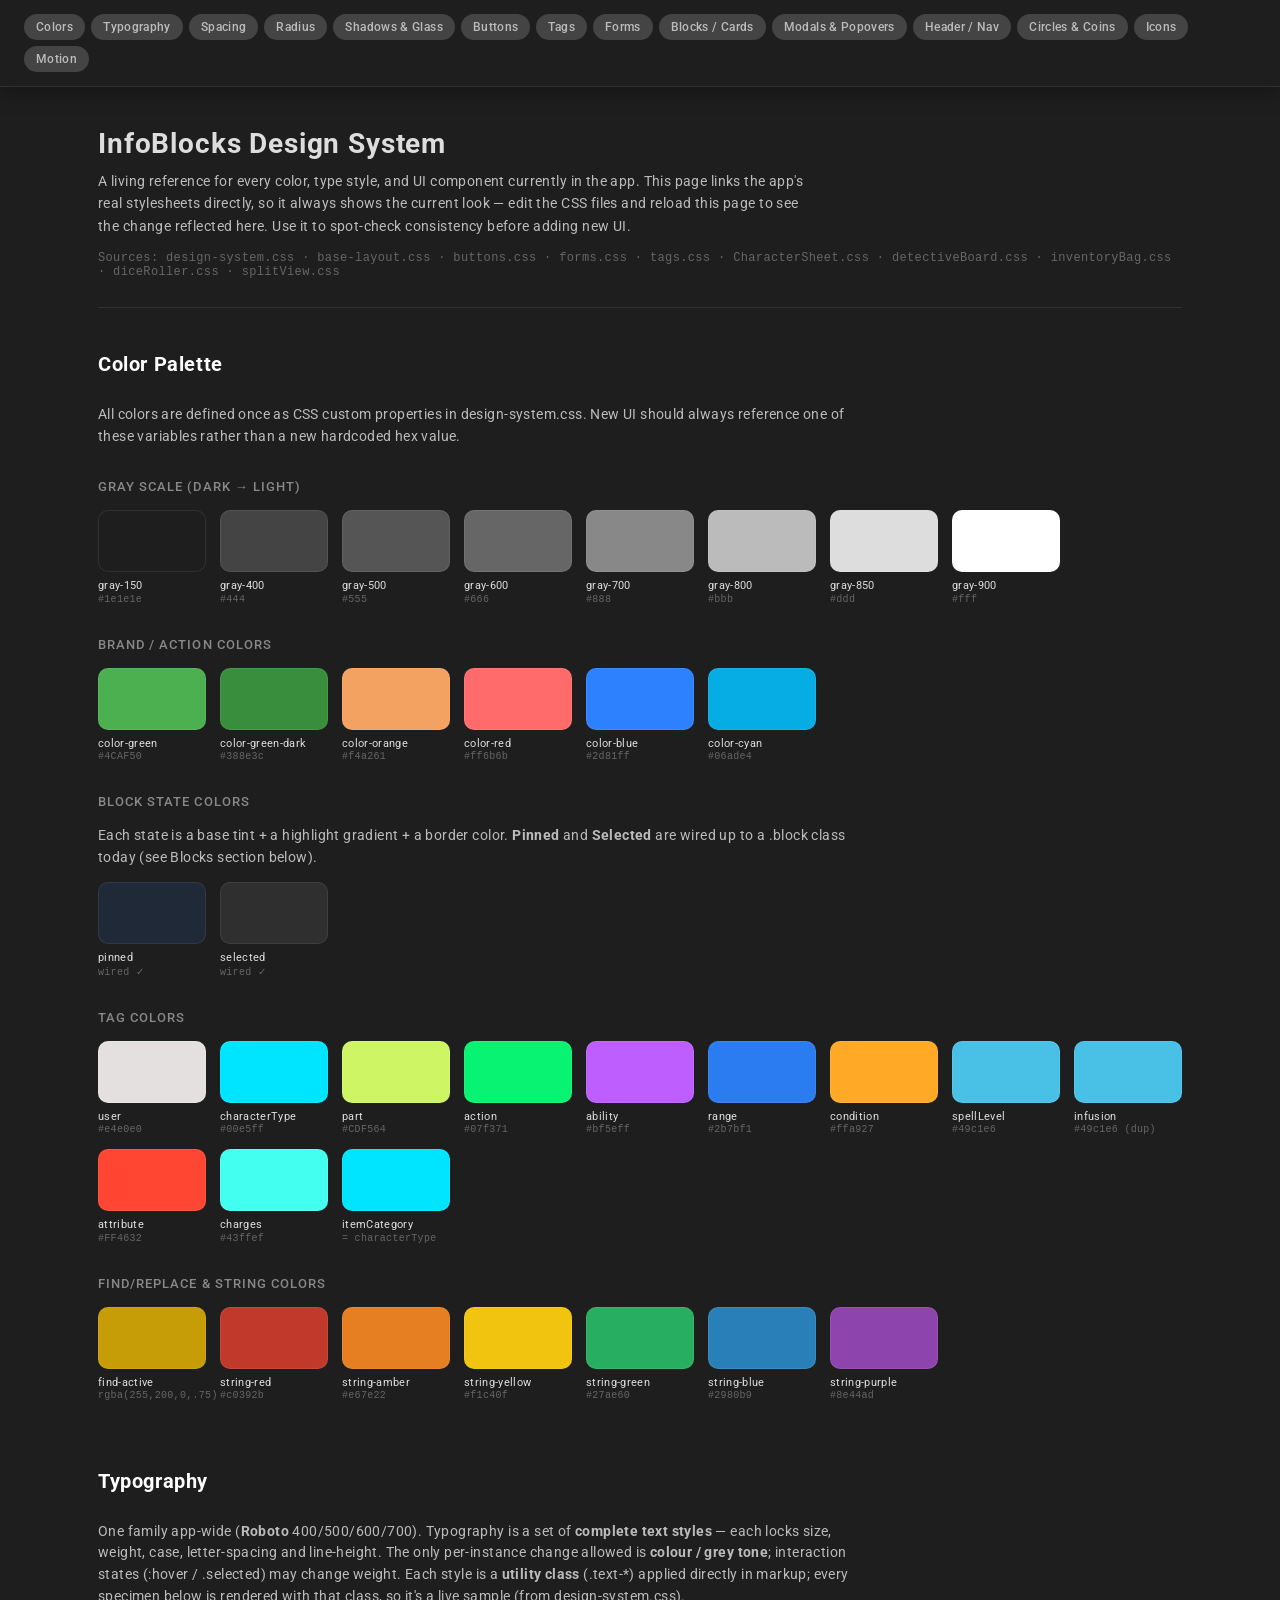
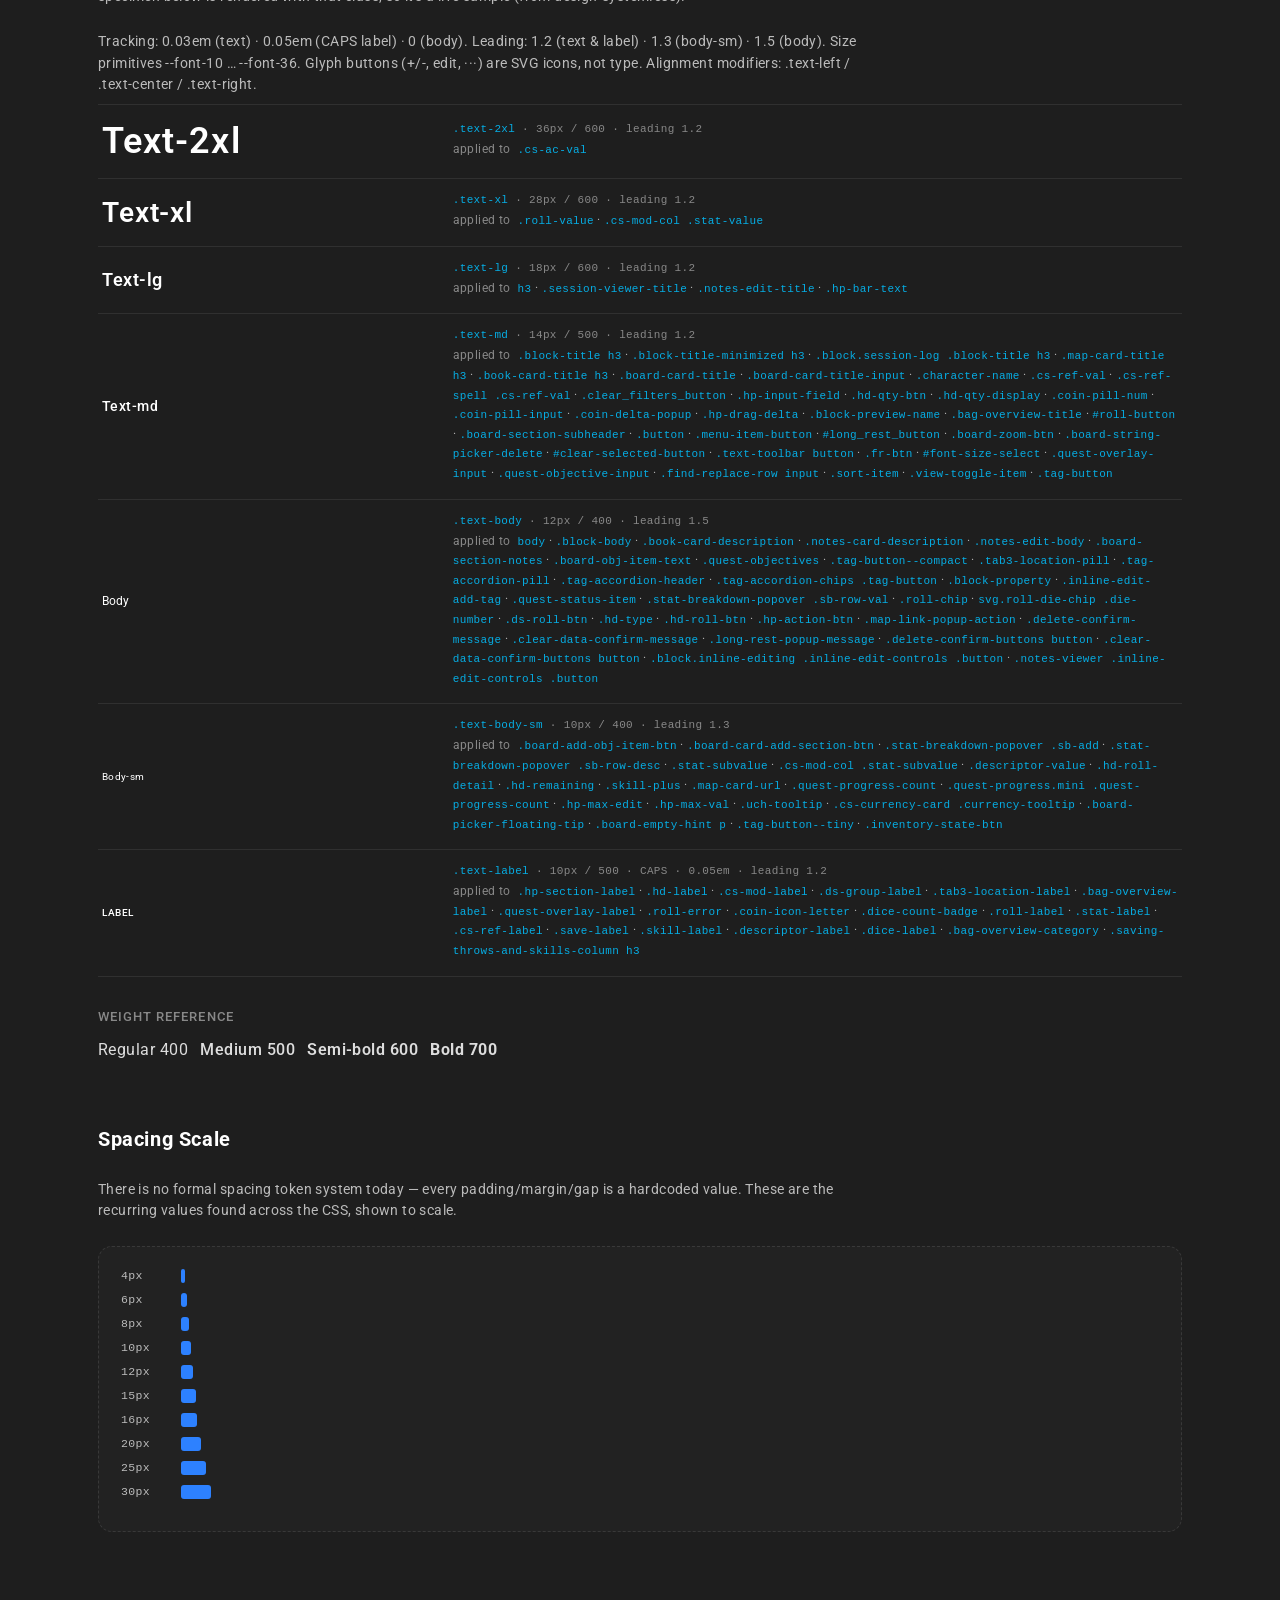
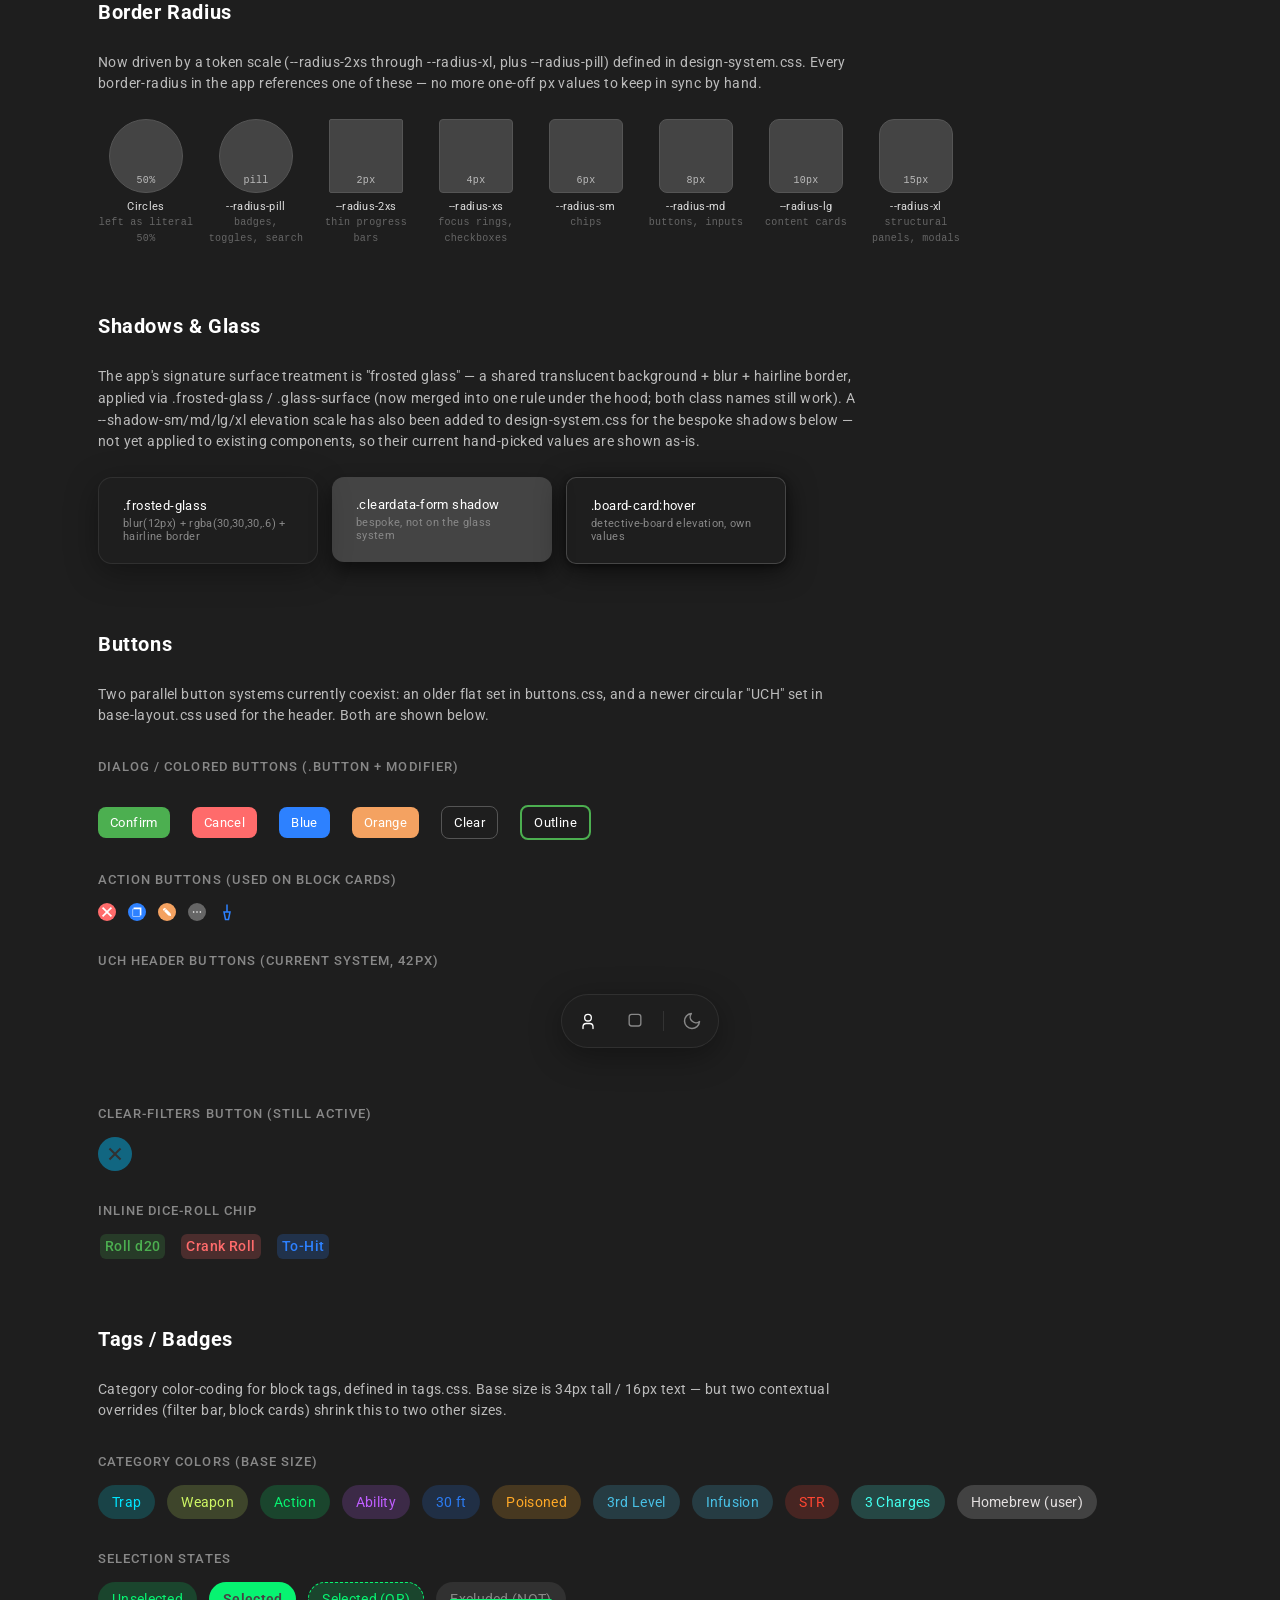
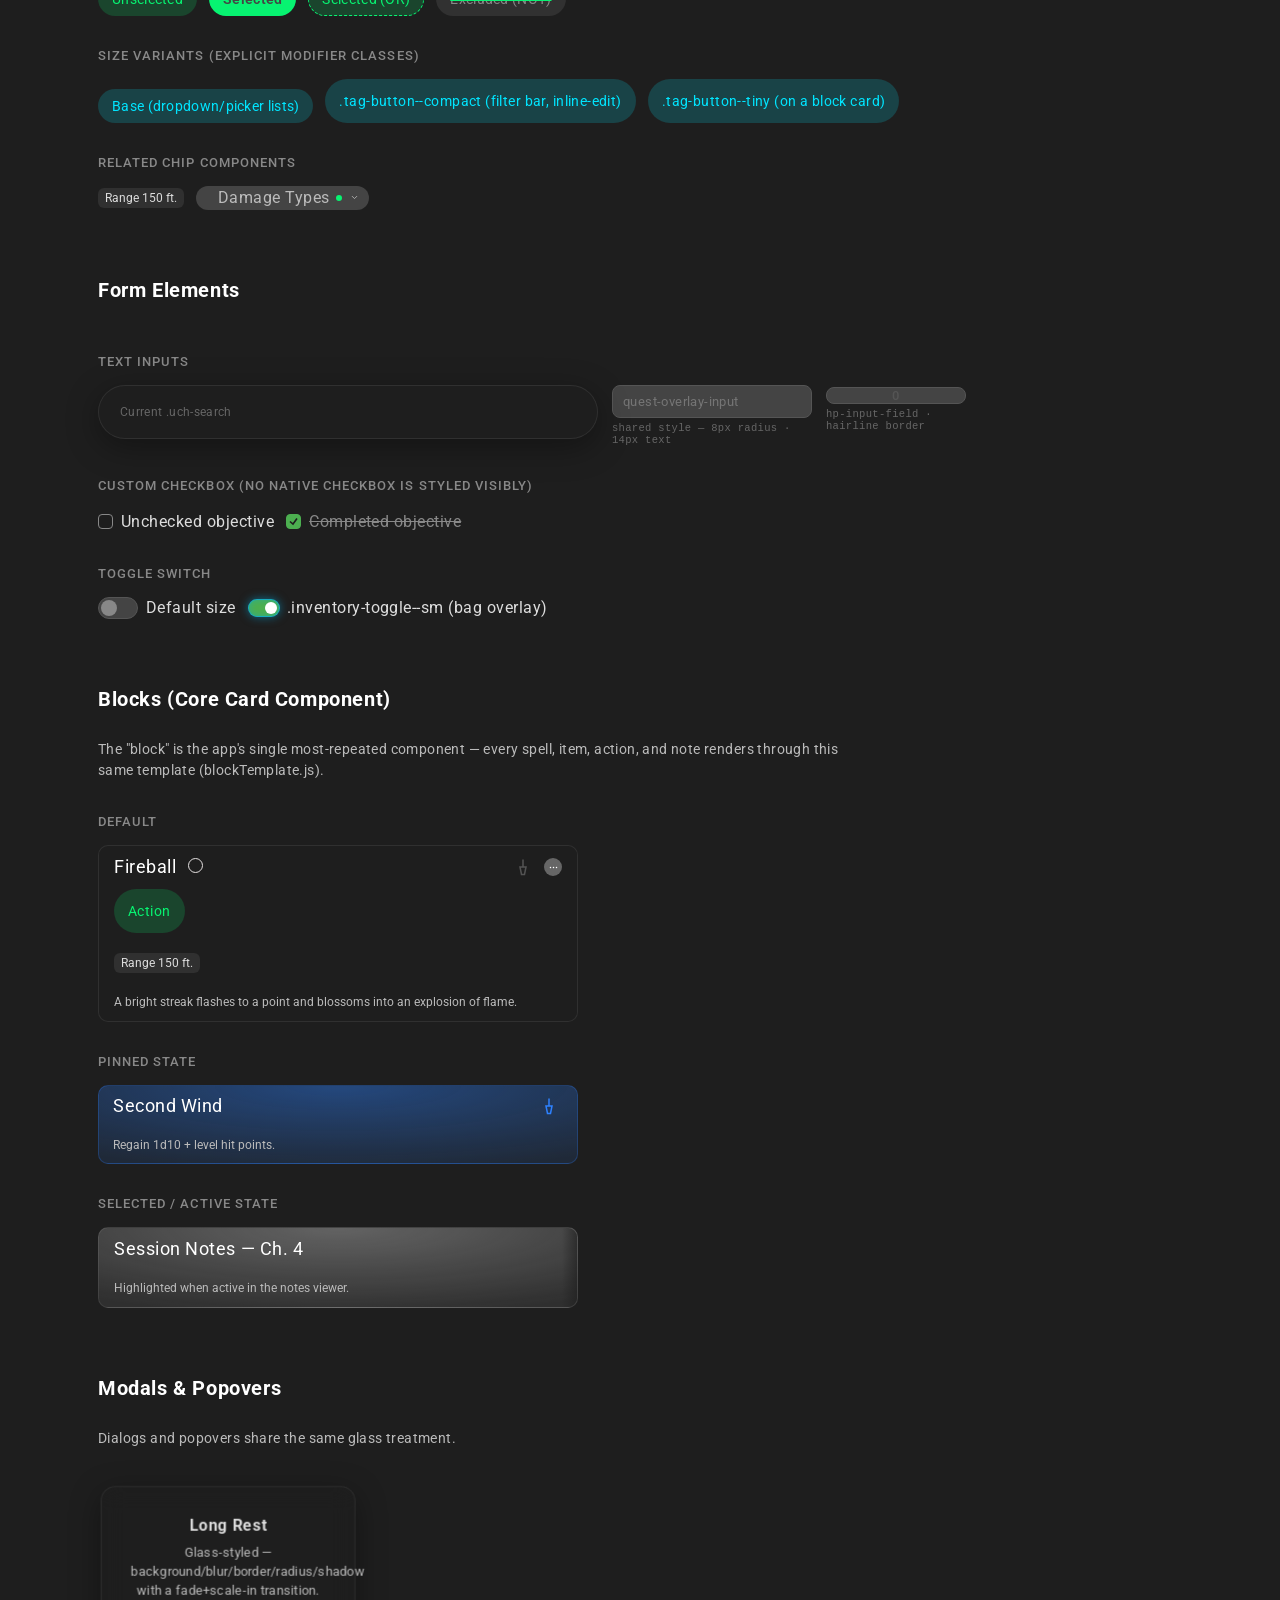
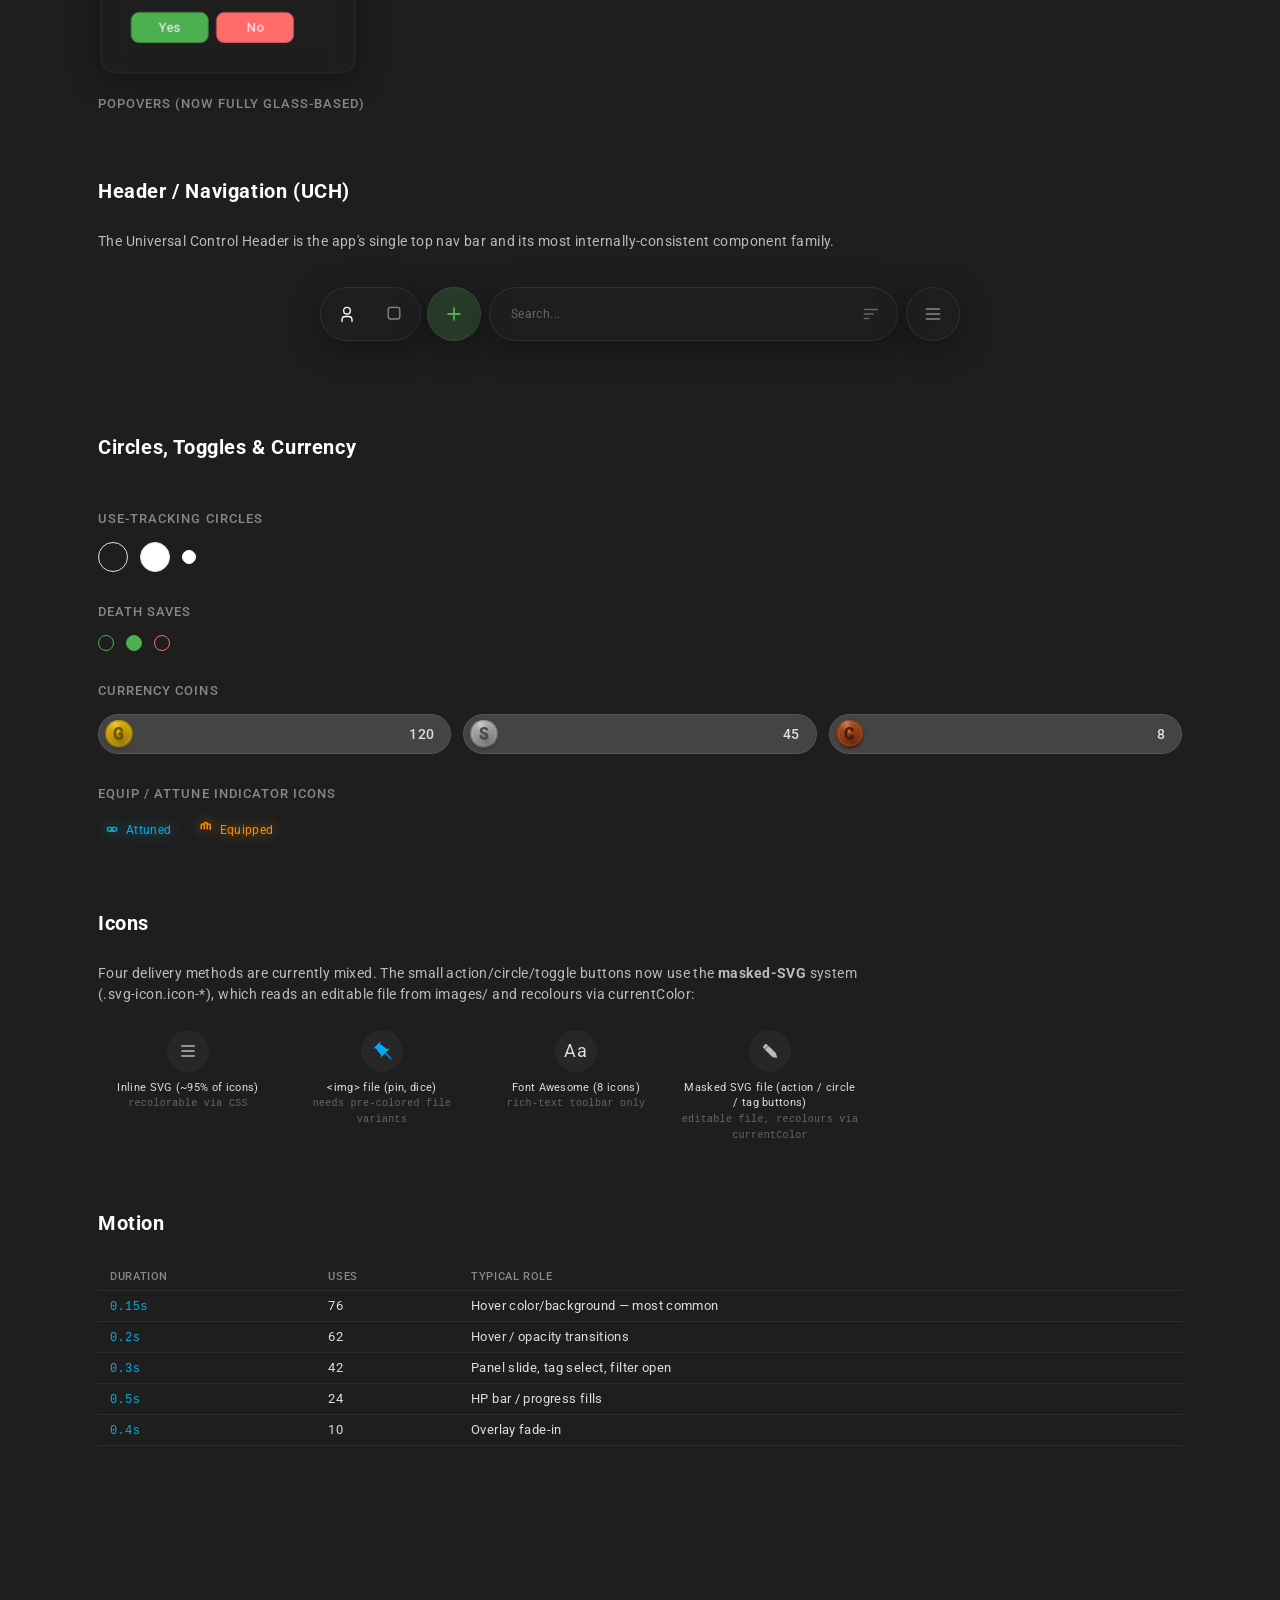
==== commit 6a64dfe3: "Added left / centre / right text-alignment text utility classes. Removed a duplicate, hidden layer o" ====
--- a/styleguide.html
+++ b/styleguide.html
@@ -269,57 +269,57 @@
     <!-- ============================================================ -->
     <section class="sg-section" id="typography">
         <h2>Typography</h2>
-        <p class="sg-section-desc">One family app-wide (<strong>Roboto</strong> 400/500/600/700). Typography is a set of <strong>complete text styles</strong> — each locks size, weight, case, letter-spacing and line-height. The only per-instance change allowed is <strong>colour / grey tone</strong>; interaction states (<code>:hover</code> / <code>.selected</code>) may change weight. Each row's name is rendered in its own style, so it doubles as the live specimen (from <code>design-system.css</code>).</p>
-        <p class="sg-section-desc" style="margin-bottom:8px;">Tracking: <code>0.03em</code> (text) · <code>0.05em</code> (CAPS label) · <code>0</code> (body). Leading: <code>1.2</code> (text &amp; label) · <code>1.3</code> (body-sm) · <code>1.5</code> (body). Size primitives <code>--font-10 … --font-36</code>. Glyph buttons (+/-, edit, ···) are SVG icons, not type.</p>
+        <p class="sg-section-desc">One family app-wide (<strong>Roboto</strong> 400/500/600/700). Typography is a set of <strong>complete text styles</strong> — each locks size, weight, case, letter-spacing and line-height. The only per-instance change allowed is <strong>colour / grey tone</strong>; interaction states (<code>:hover</code> / <code>.selected</code>) may change weight. Each style is a <strong>utility class</strong> (<code>.text-*</code>) applied directly in markup; every specimen below is rendered with that class, so it's a live sample (from <code>design-system.css</code>).</p>
+        <p class="sg-section-desc" style="margin-bottom:8px;">Tracking: <code>0.03em</code> (text) · <code>0.05em</code> (CAPS label) · <code>0</code> (body). Leading: <code>1.2</code> (text &amp; label) · <code>1.3</code> (body-sm) · <code>1.5</code> (body). Size primitives <code>--font-10 … --font-36</code>. Glyph buttons (+/-, edit, ···) are SVG icons, not type. Alignment modifiers: <code>.text-left</code> / <code>.text-center</code> / <code>.text-right</code>.</p>
 
         <div class="sg-role-list">
             <div class="sg-role">
-                <div class="sg-role-sample"><span class="cs-ac-val sg-spec">Text-2xl</span></div>
+                <div class="sg-role-sample"><span class="text-2xl sg-spec">Text-2xl</span></div>
                 <div class="sg-role-meta">
-                    <div class="sg-role-spec">36px / 600 · leading 1.2</div>
-                    <div class="sg-role-uses"><span class="uses-label">uses</span> <code>.cs-ac-val</code></div>
+                    <div class="sg-role-spec"><code>.text-2xl</code> · 36px / 600 · leading 1.2</div>
+                    <div class="sg-role-uses"><span class="uses-label">applied to</span> <code>.cs-ac-val</code></div>
                 </div>
             </div>
             <div class="sg-role">
-                <div class="sg-role-sample"><span class="roll-value sg-spec">Text-xl</span></div>
+                <div class="sg-role-sample"><span class="text-xl sg-spec">Text-xl</span></div>
                 <div class="sg-role-meta">
-                    <div class="sg-role-spec">28px / 600 · leading 1.2</div>
-                    <div class="sg-role-uses"><span class="uses-label">uses</span> <code>.roll-value</code> · <code>.cs-mod-col .stat-value</code></div>
+                    <div class="sg-role-spec"><code>.text-xl</code> · 28px / 600 · leading 1.2</div>
+                    <div class="sg-role-uses"><span class="uses-label">applied to</span> <code>.roll-value</code> · <code>.cs-mod-col .stat-value</code></div>
                 </div>
             </div>
             <div class="sg-role">
-                <div class="sg-role-sample"><h3 class="sg-spec">Text-lg</h3></div>
+                <div class="sg-role-sample"><span class="text-lg sg-spec">Text-lg</span></div>
                 <div class="sg-role-meta">
-                    <div class="sg-role-spec">18px / 600 · leading 1.2</div>
-                    <div class="sg-role-uses"><span class="uses-label">uses</span> <code>h3</code> · <code>.session-viewer-title</code> · <code>.notes-edit-title</code> · <code>.hp-bar-text</code></div>
+                    <div class="sg-role-spec"><code>.text-lg</code> · 18px / 600 · leading 1.2</div>
+                    <div class="sg-role-uses"><span class="uses-label">applied to</span> <code>h3</code> · <code>.session-viewer-title</code> · <code>.notes-edit-title</code> · <code>.hp-bar-text</code></div>
                 </div>
             </div>
             <div class="sg-role">
-                <div class="sg-role-sample"><div class="block-title"><h3 class="sg-spec">Text-md</h3></div></div>
+                <div class="sg-role-sample"><span class="text-md sg-spec">Text-md</span></div>
                 <div class="sg-role-meta">
-                    <div class="sg-role-spec">14px / 500 · leading 1.2</div>
-                    <div class="sg-role-uses"><span class="uses-label">uses</span> <code>.block-title h3</code> · <code>.block-title-minimized h3</code> · <code>.block.session-log .block-title h3</code> · <code>.map-card-title h3</code> · <code>.book-card-title h3</code> · <code>.board-card-title</code> · <code>.board-card-title-input</code> · <code>.character-name</code> · <code>.stat-value</code> · <code>.cs-ref-val</code> · <code>.cs-ref-spell .cs-ref-val</code> · <code>.clear_filters_button</code> · <code>.hp-input-field</code> · <code>.hd-qty-btn</code> · <code>.hd-qty-display</code> · <code>.coin-pill-num</code> · <code>.coin-pill-input</code> · <code>.coin-delta-popup</code> · <code>.hp-drag-delta</code> · <code>.bpp-n</code> · <code>.bag-ov-title</code> · <code>#roll-button</code> · <code>.board-section-subheader</code> · <code>.button</code> · <code>.menu-item-button</code> · <code>#long_rest_button</code> · <code>.board-zoom-btn</code> · <code>.board-string-picker-delete</code> · <code>#clear-selected-button</code> · <code>.text-toolbar button</code> · <code>.fr-btn</code> · <code>#font-size-select</code> · <code>.quest-overlay-input</code> · <code>.quest-objective-input</code> · <code>.find-replace-row input</code> · <code>.sort-item</code> · <code>.view-toggle-item</code> · <code>.tag-button</code> · <code>.bpp-x</code></div>
+                    <div class="sg-role-spec"><code>.text-md</code> · 14px / 500 · leading 1.2</div>
+                    <div class="sg-role-uses"><span class="uses-label">applied to</span> <code>.block-title h3</code> · <code>.block-title-minimized h3</code> · <code>.block.session-log .block-title h3</code> · <code>.map-card-title h3</code> · <code>.book-card-title h3</code> · <code>.board-card-title</code> · <code>.board-card-title-input</code> · <code>.character-name</code> · <code>.cs-ref-val</code> · <code>.cs-ref-spell .cs-ref-val</code> · <code>.clear_filters_button</code> · <code>.hp-input-field</code> · <code>.hd-qty-btn</code> · <code>.hd-qty-display</code> · <code>.coin-pill-num</code> · <code>.coin-pill-input</code> · <code>.coin-delta-popup</code> · <code>.hp-drag-delta</code> · <code>.block-preview-name</code> · <code>.bag-overview-title</code> · <code>#roll-button</code> · <code>.board-section-subheader</code> · <code>.button</code> · <code>.menu-item-button</code> · <code>#long_rest_button</code> · <code>.board-zoom-btn</code> · <code>.board-string-picker-delete</code> · <code>#clear-selected-button</code> · <code>.text-toolbar button</code> · <code>.fr-btn</code> · <code>#font-size-select</code> · <code>.quest-overlay-input</code> · <code>.quest-objective-input</code> · <code>.find-replace-row input</code> · <code>.sort-item</code> · <code>.view-toggle-item</code> · <code>.tag-button</code></div>
                 </div>
             </div>
             <div class="sg-role">
-                <div class="sg-role-sample"><div class="block-body sg-spec">Body</div></div>
+                <div class="sg-role-sample"><div class="text-body sg-spec">Body</div></div>
                 <div class="sg-role-meta">
-                    <div class="sg-role-spec">12px / 400 · leading 1.5</div>
-                    <div class="sg-role-uses"><span class="uses-label">uses</span> <code>body</code> · <code>.block-body</code> · <code>.book-card-description</code> · <code>.notes-card-description</code> · <code>.board-book-description</code> · <code>.notes-edit-body</code> · <code>.board-section-notes</code> · <code>.board-obj-item-text</code> · <code>.quest-objectives</code> · <code>.tag-button--compact</code> · <code>.tab3-location-pill</code> · <code>.tag-accordion-pill</code> · <code>.tag-accordion-header</code> · <code>.tag-accordion-chips .tag-button</code> · <code>.block-property</code> · <code>.inline-edit-add-tag</code> · <code>.quest-status-item</code> · <code>.stat-breakdown-popover .sb-row-val</code> · <code>.roll-chip</code> · <code>svg.roll-die-chip .die-number</code> · <code>.ds-roll-btn</code> · <code>.hd-type</code> · <code>.hd-roll-btn</code> · <code>.hp-action-btn</code> · <code>.map-link-popup-action</code> · <code>.delete-confirm-message</code> · <code>.clear-data-confirm-message</code> · <code>.long-rest-popup-message</code> · <code>.delete-confirm-buttons button</code> · <code>.clear-data-confirm-buttons button</code> · <code>.block.inline-editing .inline-edit-controls .button</code> · <code>.notes-viewer .inline-edit-controls .button</code></div>
+                    <div class="sg-role-spec"><code>.text-body</code> · 12px / 400 · leading 1.5</div>
+                    <div class="sg-role-uses"><span class="uses-label">applied to</span> <code>body</code> · <code>.block-body</code> · <code>.book-card-description</code> · <code>.notes-card-description</code> · <code>.notes-edit-body</code> · <code>.board-section-notes</code> · <code>.board-obj-item-text</code> · <code>.quest-objectives</code> · <code>.tag-button--compact</code> · <code>.tab3-location-pill</code> · <code>.tag-accordion-pill</code> · <code>.tag-accordion-header</code> · <code>.tag-accordion-chips .tag-button</code> · <code>.block-property</code> · <code>.inline-edit-add-tag</code> · <code>.quest-status-item</code> · <code>.stat-breakdown-popover .sb-row-val</code> · <code>.roll-chip</code> · <code>svg.roll-die-chip .die-number</code> · <code>.ds-roll-btn</code> · <code>.hd-type</code> · <code>.hd-roll-btn</code> · <code>.hp-action-btn</code> · <code>.map-link-popup-action</code> · <code>.delete-confirm-message</code> · <code>.clear-data-confirm-message</code> · <code>.long-rest-popup-message</code> · <code>.delete-confirm-buttons button</code> · <code>.clear-data-confirm-buttons button</code> · <code>.block.inline-editing .inline-edit-controls .button</code> · <code>.notes-viewer .inline-edit-controls .button</code></div>
                 </div>
             </div>
             <div class="sg-role">
-                <div class="sg-role-sample"><span class="hd-remaining sg-spec">Body-sm</span></div>
+                <div class="sg-role-sample"><span class="text-body-sm sg-spec">Body-sm</span></div>
                 <div class="sg-role-meta">
-                    <div class="sg-role-spec">10px / 400 · leading 1.3</div>
-                    <div class="sg-role-uses"><span class="uses-label">uses</span> <code>.board-add-obj-item-btn</code> · <code>.board-card-add-section-btn</code> · <code>.stat-breakdown-popover .sb-add</code> · <code>.stat-breakdown-popover .sb-row-desc</code> · <code>.stat-subvalue</code> · <code>.cs-mod-col .stat-subvalue</code> · <code>.descriptor-value</code> · <code>.hd-roll-detail</code> · <code>.hd-remaining</code> · <code>.skill-plus</code> · <code>.map-card-url</code> · <code>.quest-progress-count</code> · <code>.quest-progress.mini .quest-progress-count</code> · <code>.hp-max-edit</code> · <code>.hp-max-val</code> · <code>.uch-tooltip</code> · <code>.cs-currency-card .currency-tooltip</code> · <code>.board-picker-floating-tip</code> · <code>.board-empty-hint p</code> · <code>.tag-button--tiny</code> · <code>.inv-state-btn</code></div>
+                    <div class="sg-role-spec"><code>.text-body-sm</code> · 10px / 400 · leading 1.3</div>
+                    <div class="sg-role-uses"><span class="uses-label">applied to</span> <code>.board-add-obj-item-btn</code> · <code>.board-card-add-section-btn</code> · <code>.stat-breakdown-popover .sb-add</code> · <code>.stat-breakdown-popover .sb-row-desc</code> · <code>.stat-subvalue</code> · <code>.cs-mod-col .stat-subvalue</code> · <code>.descriptor-value</code> · <code>.hd-roll-detail</code> · <code>.hd-remaining</code> · <code>.skill-plus</code> · <code>.map-card-url</code> · <code>.quest-progress-count</code> · <code>.quest-progress.mini .quest-progress-count</code> · <code>.hp-max-edit</code> · <code>.hp-max-val</code> · <code>.uch-tooltip</code> · <code>.cs-currency-card .currency-tooltip</code> · <code>.board-picker-floating-tip</code> · <code>.board-empty-hint p</code> · <code>.tag-button--tiny</code> · <code>.inventory-state-btn</code></div>
                 </div>
             </div>
             <div class="sg-role">
-                <div class="sg-role-sample"><span class="hp-section-label sg-spec">Label</span></div>
+                <div class="sg-role-sample"><span class="text-label sg-spec">Label</span></div>
                 <div class="sg-role-meta">
-                    <div class="sg-role-spec">10px / 500 · CAPS · 0.05em · leading 1.2</div>
-                    <div class="sg-role-uses"><span class="uses-label">uses</span> <code>.hp-section-label</code> · <code>.hd-label</code> · <code>.cs-mod-label</code> · <code>.ds-group-label</code> · <code>.tab3-location-label</code> · <code>.bag-ov-label</code> · <code>.quest-overlay-label</code> · <code>.roll-error</code> · <code>.coin-icon-letter</code> · <code>.dice-count-badge</code> · <code>.roll-label</code> · <code>.stat-label</code> · <code>.cs-ref-label</code> · <code>.save-label</code> · <code>.skill-label</code> · <code>.descriptor-label</code> · <code>.dice-label</code> · <code>.bag-ov-cat</code> · <code>.saving-throws-and-skills-column h3</code></div>
+                    <div class="sg-role-spec"><code>.text-label</code> · 10px / 500 · CAPS · 0.05em · leading 1.2</div>
+                    <div class="sg-role-uses"><span class="uses-label">applied to</span> <code>.hp-section-label</code> · <code>.hd-label</code> · <code>.cs-mod-label</code> · <code>.ds-group-label</code> · <code>.tab3-location-label</code> · <code>.bag-overview-label</code> · <code>.quest-overlay-label</code> · <code>.roll-error</code> · <code>.coin-icon-letter</code> · <code>.dice-count-badge</code> · <code>.roll-label</code> · <code>.stat-label</code> · <code>.cs-ref-label</code> · <code>.save-label</code> · <code>.skill-label</code> · <code>.descriptor-label</code> · <code>.dice-label</code> · <code>.bag-overview-category</code> · <code>.saving-throws-and-skills-column h3</code></div>
                 </div>
             </div>
         </div>
@@ -436,10 +436,10 @@
 
         <div class="sg-sub"><h3>Action buttons (used on block cards)</h3></div>
         <div class="sg-row">
-            <button class="action-button remove-button red-button" title="Remove" style="font-size:14px;">×</button>
-            <button class="action-button duplicate-button blue-button" title="Copy" style="font-size:12px;">❐</button>
-            <button class="action-button edit-button orange-button" title="Edit" style="font-size:12px;">✎</button>
-            <button class="actions-trigger" title="Actions">···</button>
+            <button class="action-button remove-button red-button" title="Remove"><span class="svg-icon icon-x" style="width:16px;height:16px"></span></button>
+            <button class="action-button duplicate-button blue-button" title="Copy"><span class="svg-icon icon-duplicate" style="width:80%;height:80%"></span></button>
+            <button class="action-button edit-button orange-button" title="Edit"><span class="svg-icon icon-pencil" style="width:78%;height:78%"></span></button>
+            <button class="actions-trigger" title="Actions"><span class="svg-icon icon-ellipsis" style="width:75%;height:75%"></span></button>
             <button class="pin-button pin-active" title="Unpin" style="opacity:1;">
                 <svg viewBox="0 0 24 24" width="18" height="18" fill="none" stroke="var(--color-blue)" stroke-width="2"><path d="M12 2 L12 12 M8 12 L16 12 L14 22 L10 22 Z"/></svg>
             </button>
@@ -463,7 +463,7 @@
 
         <div class="sg-sub"><h3>Clear-filters button (still active)</h3></div>
         <div class="sg-row">
-            <button class="clear_filters_button" title="Clear filters, 34px">✕</button>
+            <button class="clear_filters_button" title="Clear filters, 34px"><span class="svg-icon icon-x" style="width:20px;height:20px"></span></button>
         </div>
 
         <div class="sg-sub"><h3>Inline dice-roll chip</h3></div>
@@ -563,15 +563,15 @@
 
         <div class="sg-sub"><h3>Toggle switch</h3></div>
         <div class="sg-row">
-            <label class="inv-toggle inv-toggle-attune" style="display:flex;align-items:center;gap:8px;cursor:pointer;">
+            <label class="inventory-toggle inventory-toggle-attune" style="display:flex;align-items:center;gap:8px;cursor:pointer;">
                 <input type="checkbox">
-                <span class="inv-track"><span class="inv-thumb"></span></span>
+                <span class="inventory-track"><span class="inventory-thumb"></span></span>
                 Default size
             </label>
-            <label class="inv-toggle inv-toggle--sm inv-toggle-attune" style="display:flex;align-items:center;cursor:pointer;">
+            <label class="inventory-toggle inventory-toggle--sm inventory-toggle-attune" style="display:flex;align-items:center;cursor:pointer;">
                 <input type="checkbox" checked>
-                <span class="inv-track" style="background:var(--color-green);"><span class="inv-thumb" style="transform:translateX(14px);background:var(--gray-900);"></span></span>
-                .inv-toggle--sm (bag overlay)
+                <span class="inventory-track" style="background:var(--color-green);"><span class="inventory-thumb" style="transform:translateX(14px);background:var(--gray-900);"></span></span>
+                .inventory-toggle--sm (bag overlay)
             </label>
         </div>
     </section>
@@ -595,7 +595,7 @@
                         <svg viewBox="0 0 24 24" width="18" height="18" fill="none" stroke="var(--gray-700)" stroke-width="2"><path d="M12 2 L12 12 M8 12 L16 12 L14 22 L10 22 Z"/></svg>
                     </button>
                     <div class="block-actions-menu">
-                        <button class="actions-trigger" title="Actions">···</button>
+                        <button class="actions-trigger" title="Actions"><span class="svg-icon icon-ellipsis" style="width:75%;height:75%"></span></button>
                     </div>
                 </div>
             </div>
@@ -732,11 +732,11 @@
 
         <div class="sg-sub"><h3>Equip / attune indicator icons</h3></div>
         <div class="sg-row">
-            <button class="inv-state-btn inv-state-chain inv-state-on">
+            <button class="inventory-state-btn inventory-state-chain inventory-state-on">
                 <svg viewBox="0 0 24 24" fill="none" stroke="currentColor" stroke-width="2"><path d="M9 12h6M8 8h1a3 3 0 010 6H8a3 3 0 010-6zM16 8h-1a3 3 0 000 6h1a3 3 0 000-6z"/></svg>
                 Attuned
             </button>
-            <button class="inv-state-btn inv-state-hand inv-state-on">
+            <button class="inventory-state-btn inventory-state-hand inventory-state-on">
                 <svg viewBox="0 0 24 24" fill="none" stroke="currentColor" stroke-width="2"><path d="M7 11V6a2 2 0 114 0v5M11 11V4a2 2 0 114 0v7M15 11V6a2 2 0 114 0v6"/></svg>
                 Equipped
             </button>
@@ -748,7 +748,7 @@
     <!-- ============================================================ -->
     <section class="sg-section" id="icons">
         <h2>Icons</h2>
-        <p class="sg-section-desc">Three delivery methods are currently mixed:</p>
+        <p class="sg-section-desc">Four delivery methods are currently mixed. The small action/circle/toggle buttons now use the <strong>masked-SVG</strong> system (<code>.svg-icon.icon-*</code>), which reads an editable file from <code>images/</code> and recolours via <code>currentColor</code>:</p>
         <div class="sg-grid">
             <div class="sg-swatch" style="width:180px;text-align:center;">
                 <div class="sg-icon-wrap" style="margin:0 auto 8px;"><svg viewBox="0 0 24 24"><path d="M4 6h16M4 12h16M4 18h16"/></svg></div>
@@ -761,6 +761,10 @@
             <div class="sg-swatch" style="width:180px;text-align:center;">
                 <div class="sg-icon-wrap" style="margin:0 auto 8px;font-size:18px;">Aa</div>
                 <div class="sg-swatch-label">Font Awesome (8 icons)<br><span class="sg-swatch-value">rich-text toolbar only</span></div>
+            </div>
+            <div class="sg-swatch" style="width:180px;text-align:center;">
+                <div class="sg-icon-wrap" style="margin:0 auto 8px;"><span class="svg-icon icon-pencil" style="width:24px;height:24px;color:var(--gray-800)"></span></div>
+                <div class="sg-swatch-label">Masked SVG file (action / circle / tag buttons)<br><span class="sg-swatch-value">editable file, recolours via currentColor</span></div>
             </div>
         </div>
     </section>
--- a/css/base-layout.css
+++ b/css/base-layout.css
@@ -1,168 +1,3 @@
-/* ====================================================================== */
-/* ========================= SHARED TEXT STYLES ========================= */
-/* ====================================================================== */
-/* Selectors below share identical font-size declarations, */
-/* consolidated from ~10 separate files into one rule per size. */
-/* ====================================================================== */
-
-/* Group A: var(--font-10) (10px) */
-.stat-label,
-.stat-subvalue,
-.descriptor-label,
-.hd-roll-detail,
-.cs-ref-label,
-.cs-mod-col .stat-subvalue,
-.saving-throws-and-skills-column h3,
-.stat-breakdown-popover .sb-row-desc,
-.stat-breakdown-popover .sb-add,
-.resources-strip .circle-add,
-.map-card-url,
-.quest-progress-count,
-.block.inline-editing .block-property-wrap,
-.inline-edit-new-prop,
-.block.inline-editing .uses-field .circle-button,
-.board-zoom-label,
-.board-add-obj-item-btn,
-.board-card-add-section-btn,
-.dice-label,
-.tag-accordion-pill::after,
-.bf .bfc,
-.bf-dd-cnt,
-.bat,
-.bag-ov-det,
-.bag-ov-link-btn,
-.bag-ov-link-confirm,
-.bag-ov-link-cancel-mini,
-.inv-toggle--sm,
-.bag-ov-card .inv-state-btn {
-    font-size: var(--font-10);
-}
-
-/* Group B: var(--font-12) (12px) */
-.tag-accordion-pill,
-.tag-accordion-header,
-.block.condensed .block-tags-condensed .tag-button.selected,
-.block.condensed .block-tags-condensed .tag-button.selected-or,
-.inline-edit-add-tag,
-.book-card-description,
-.notes-card-description,
-.quest-objectives-empty,
-.quest-objectives,
-.property-remove-btn,
-.hp-max-edit,
-.hd-remaining,
-.descriptor-value,
-.save-label,
-.skill-label,
-.resources-strip .circle-remove,
-.resources-strip .ghost-chip .ghost-chip-plus,
-.board-section-notes,
-.board-obj-item-text,
-.board-obj-item-input,
-.board-empty-hint p,
-.fr-feedback,
-.notes-edit-body,
-.quest-add-objective-btn,
-.quest-status-item,
-.bf,
-.bf-dd-item,
-.bpp-b,
-.bpp-s,
-.bem,
-.bag-ov-input,
-.bag-ov-textarea,
-.bag-ov-tb,
-.bag-ov-btn,
-.inv-toggle {
-    font-size: var(--font-12);
-}
-
-/* Group C: var(--font-14) (14px) */
-.button,
-.block-title h3,
-.block-title-minimized h3,
-.block.session-log .block-title h3,
-.map-card-title h3,
-.book-card-title h3,
-.menu-item-button,
-#long_rest_button,
-.board-zoom-btn,
-.board-string-picker-delete,
-#clear-selected-button,
-.editor-toolbar-wrapper,
-.text-toolbar button,
-#font-size-select,
-.fr-btn,
-.quest-overlay-input,
-.quest-objective-input,
-.find-replace-row input,
-.text-tooltip {
-    font-size: var(--font-14);
-}
-
-/* Group D: var(--font-12) (12px), font-weight: 500 */
-.ds-roll-btn,
-.hd-type,
-.hd-roll-btn,
-.hp-action-btn,
-.long-rest-popup-message,
-.map-link-popup-action,
-.delete-confirm-message,
-.clear-data-confirm-message {
-    font-size: var(--font-12);
-}
-
-/* Group E: var(--font-12) (12px), font-weight: 600 */
-.board-card-title,
-.board-card-title-input,
-.board-section-subheader,
-.roll-chip,
-.delete-confirm-buttons button,
-.clear-data-confirm-buttons button,
-.stat-breakdown-popover .sb-row-val {
-    font-size: var(--font-12);
-}
-
-/* Group F: var(--font-14) (14px), font-weight: 500 */
-.hp-input-field,
-.hd-qty-btn,
-.hd-qty-display,
-.coin-delta-popup,
-.hp-drag-delta,
-.bpp-n,
-.bag-ov-title,
-#roll-button {
-    font-size: var(--font-14);
-}
-
-/* Group G: var(--font-14) (14px), font-weight: 700 */
-.character-name,
-.stat-value,
-.cs-ref-val,
-.cs-ref-spell .cs-ref-val {
-    font-size: var(--font-14);
-}
-
-/* Group H: var(--font-18) (18px) */
-.add-block-button,
-.session-viewer-delete-btn,
-.quest-objective-remove {
-    font-size: var(--font-18);
-}
-
-/* Group I: var(--font-10) (10px), font-weight: 700 */
-.coin-icon-letter,
-.dice-count-badge {
-    font-size: var(--font-10);
-}
-
-/* Group J: var(--font-12) (12px), letter-spacing: 0.02em (kept individually) */
-.uch-tooltip,
-.cs-currency-card .currency-tooltip,
-.board-picker-floating-tip {
-    font-size: var(--font-12);
-}
-
 /* ====================================================================== */
 /* ============================ ROOT & BASE ============================= */
 /* ====================================================================== */
@@ -1277,7 +1112,6 @@
 }
 
 .block.session-log .block-title h3 {
-    font-weight: 400;
     letter-spacing: 0.03em;
 }
 
@@ -1617,6 +1451,7 @@
 }
 
 .session-viewer-body {
+    font-size: var(--font-14);
     flex: 1;
     min-height: 0;
     overflow-y: auto;
--- a/css/forms.css
+++ b/css/forms.css
@@ -204,7 +204,7 @@
 /* ====================== INVENTORY TOGGLE STYLES ======================= */
 /* ====================================================================== */
 
-.inv-toggle {
+.inventory-toggle {
     display: inline-flex;
     align-items: center;
     gap: var(--space-4);
@@ -214,7 +214,7 @@
     letter-spacing: 0.03em;
 }
 
-.inv-toggle input[type="checkbox"] {
+.inventory-toggle input[type="checkbox"] {
     position: absolute;
     opacity: 0;
     pointer-events: none;
@@ -222,7 +222,7 @@
     height: 0;
 }
 
-.inv-track {
+.inventory-track {
     width: 40px;
     height: 22px;
     border-radius: var(--radius-pill);
@@ -233,7 +233,7 @@
     transition: background-color var(--transition-medium) ease, border-color var(--transition-medium) ease, box-shadow var(--transition-medium) ease;
 }
 
-.inv-thumb {
+.inventory-thumb {
     position: absolute;
     top: 2px;
     left: 2px;
@@ -244,44 +244,44 @@
     transition: transform var(--transition-medium) ease, background-color var(--transition-medium) ease;
 }
 
-.inv-toggle input[type="checkbox"]:checked ~ .inv-track .inv-thumb {
+.inventory-toggle input[type="checkbox"]:checked ~ .inventory-track .inventory-thumb {
     transform: translateX(18px);
     background: var(--gray-900);
 }
 
-.inv-toggle--sm {
+.inventory-toggle--sm {
     gap: var(--space-7px);
 }
 
-.inv-toggle--sm .inv-track {
+.inventory-toggle--sm .inventory-track {
     width: 32px;
     height: 18px;
 }
 
-.inv-toggle--sm .inv-thumb {
+.inventory-toggle--sm .inventory-thumb {
     width: 12px;
     height: 12px;
     top: 2px;
     left: 2px;
 }
 
-.inv-toggle--sm input[type="checkbox"]:checked ~ .inv-track .inv-thumb {
+.inventory-toggle--sm input[type="checkbox"]:checked ~ .inventory-track .inventory-thumb {
     transform: translateX(14px);
 }
 
-.inv-toggle-attune input[type="checkbox"]:checked ~ .inv-track {
+.inventory-toggle-attune input[type="checkbox"]:checked ~ .inventory-track {
     background: color-mix(in srgb, var(--color-cyan) 55%, var(--gray-400));
     border-color: rgba(6, 173, 228, 0.75);
     box-shadow: var(--shadow-toggle-glow-attune);
 }
 
-.inv-toggle-equip input[type="checkbox"]:checked ~ .inv-track {
+.inventory-toggle-equip input[type="checkbox"]:checked ~ .inventory-track {
     background: color-mix(in srgb, #ff8c00 55%, var(--gray-400));
     border-color: rgba(255, 140, 0, 0.75);
     box-shadow: var(--shadow-toggle-glow-equip);
 }
 
-.inv-state-btn {
+.inventory-state-btn {
     display: inline-flex;
     align-items: center;
     gap: var(--space-2);
@@ -297,15 +297,15 @@
     transition: color var(--transition-medium), filter var(--transition-medium);
 }
 
-.inv-state-btn svg { display: block; flex-shrink: 0; }
-.inv-state-btn.inv-state-chain svg { width: 16px; height: 16px; }
-.inv-state-btn.inv-state-hand  svg { width: 18px; height: 18px; }
-
-.inv-state-btn.inv-state-on.inv-state-chain {
+.inventory-state-btn svg { display: block; flex-shrink: 0; }
+.inventory-state-btn.inventory-state-chain svg { width: 16px; height: 16px; }
+.inventory-state-btn.inventory-state-hand  svg { width: 18px; height: 18px; }
+
+.inventory-state-btn.inventory-state-on.inventory-state-chain {
     color: var(--color-cyan);
     filter: drop-shadow(0 0 6px rgba(6, 173, 228, 0.7));
 }
-.inv-state-btn.inv-state-on.inv-state-hand {
+.inventory-state-btn.inventory-state-on.inventory-state-hand {
     color: #ff8c00;
     filter: drop-shadow(0 0 6px rgba(255, 140, 0, 0.7));
 }
--- a/css/tags.css
+++ b/css/tags.css
@@ -137,9 +137,16 @@
 }
 
 .tag-accordion-pill::after {
-    content: '▾';
+    content: '';
+    display: inline-block;
+    width: 9px;
+    height: 9px;
     margin-left: var(--space-2px);
     opacity: 0.9;
+    background-color: currentColor;
+    -webkit-mask: url(../images/Chevron_Icon.svg) center / contain no-repeat;
+    mask: url(../images/Chevron_Icon.svg) center / contain no-repeat;
+    transition: transform 0.15s ease;
 }
 
 .tag-accordion-pill:hover {
@@ -151,7 +158,7 @@
 }
 
 .tag-accordion-group.open .tag-accordion-pill::after {
-    content: '▸';
+    transform: rotate(-90deg);
 }
 
 .tag-accordion-body {
--- a/css/diceRoller.css
+++ b/css/diceRoller.css
@@ -404,10 +404,7 @@
 }
 
 .roll-value {
-  font-size: var(--font-28);
-  font-weight: 700;
-  color: var(--gray-900);
-  line-height: 1;
+  color: var(--gray-900);
   flex-shrink: 0;
 }
 
@@ -456,8 +453,6 @@
 
 svg.roll-die-chip .die-number {
   fill: color-mix(in srgb, var(--chip-color) 90%, white);
-  font-size: var(--font-10);
-  font-weight: 600;
   font-family: inherit;
 }
 
--- a/css/CharacterSheet.css
+++ b/css/CharacterSheet.css
@@ -876,9 +876,6 @@
 }
 
 .cs-ac-val {
-    font-size: var(--font-36);
-    font-weight: 700;
-    line-height: 1;
     color: var(--gray-900);
     min-width: 1ch;
     outline: none;
@@ -914,10 +911,6 @@
     outline: none;
 }
 
-.cs-ref-spell .cs-ref-val {
-    font-weight: 700;
-}
-
 .cs-combat-sep {
     border-top: var(--cs-dash-border);
 }
@@ -944,10 +937,7 @@
 }
 
 .cs-mod-col .stat-value {
-    font-size: var(--font-28);
-    font-weight: 700;
     color: var(--gray-900);
-    line-height: 1.15;
     min-width: unset;
     margin: 0;
 }
@@ -1344,7 +1334,6 @@
 
 .stat-breakdown-popover .sb-row-val {
     width: 30px;
-    font-weight: 600;
     color: var(--gray-800);
     background: none;
     border: none;
--- a/css/inventoryBag.css
+++ b/css/inventoryBag.css
@@ -14,7 +14,7 @@
   overflow: hidden;
 }
 
-.inv-bag-mode .results-section {
+.inventory-bag-mode .results-section {
   display: flex;
   flex-direction: column;
   flex: 1;
@@ -23,7 +23,7 @@
   padding: var(--space-6);
 }
 
-.bfb {
+.bag-filter-bar {
   display: flex;
   align-items: center;
   gap: var(--space-1);
@@ -31,7 +31,7 @@
   flex-wrap: wrap;
 }
 
-.bf {
+.bag-filter {
     min-height: 28px;
     padding: var(--space-1) var(--space-2);
     background: rgba(255, 255, 255, .04);
@@ -49,11 +49,11 @@
     gap: var(--space-2);
 }
 
-.bf:hover {
+.bag-filter:hover {
   background: rgba(255, 255, 255, .08);
 }
 
-.bf svg {
+.bag-filter svg {
   width: 14px;
   height: 14px;
   fill: none;
@@ -63,17 +63,17 @@
   stroke-linejoin: round;
 }
 
-.bf.on {
+.bag-filter.on {
   background: rgba(76, 175, 80, .12);
   border-color: rgba(76, 175, 80, .25);
   color: var(--color-green);
 }
 
-.bf.on svg {
+.bag-filter.on svg {
   stroke: var(--color-green);
 }
 
-.bf .bfc {
+.bag-filter .bag-filter-count {
   min-width: 12px;
   border-radius: var(--radius-sm);
   background: rgba(255, 255, 255, .06);
@@ -84,12 +84,12 @@
   padding: var(--space-2px);
 }
 
-.bf.on .bfc {
+.bag-filter.on .bag-filter-count {
   background: rgba(76, 175, 80, .18);
   color: var(--color-green);
 }
 
-.bfd {
+.bag-filter-divider {
   width: 1px;
   height: 16px;
   background: rgba(255, 255, 255, .04);
@@ -97,11 +97,11 @@
   flex-shrink: 0;
 }
 
-.bf-dd {
+.bag-filter-dropdown {
   position: relative;
 }
 
-.bf-dd-chev {
+.bag-filter-dropdown-chevron {
   width: 8px;
   height: 8px;
   fill: none;
@@ -113,7 +113,7 @@
   transition: transform var(--transition-fast);
 }
 
-.bf-dd-menu {
+.bag-filter-dropdown-menu {
   position: absolute;
   top: calc(100% + 4px);
   left: 0;
@@ -128,7 +128,7 @@
   gap: var(--space-1px);
 }
 
-.bf-dd-item {
+.bag-filter-dropdown-item {
   display: flex;
   align-items: center;
   justify-content: space-between;
@@ -144,15 +144,15 @@
   gap: var(--space-2);
 }
 
-.bf-dd-item:hover {
+.bag-filter-dropdown-item:hover {
   background: rgba(255, 255, 255, .06);
 }
 
-.bf-dd-item.on {
+.bag-filter-dropdown-item.on {
   color: var(--color-green);
 }
 
-.bf-dd-cnt {
+.bag-filter-dropdown-count {
   min-width: 12px;
   border-radius: var(--radius-sm);
   background: rgba(255, 255, 255, .05);
@@ -163,12 +163,12 @@
   padding: var(--space-2px);
 }
 
-.bf-dd-item.on .bf-dd-cnt {
+.bag-filter-dropdown-item.on .bag-filter-dropdown-count {
   background: rgba(76, 175, 80, .15);
   color: var(--color-green);
 }
 
-.bat {
+.attunement-count {
   margin-left: auto;
   display: inline-flex;
   align-items: center;
@@ -180,7 +180,7 @@
   color: var(--color-cyan);
 }
 
-.bat svg {
+.attunement-count svg {
   width: 11px;
   height: 11px;
   fill: none;
@@ -197,7 +197,7 @@
   overflow: hidden;
 }
 
-.inv-bag-mode .results-section .bcn {
+.inventory-bag-mode .results-section .bcn {
   width: auto;
 }
 
@@ -242,7 +242,7 @@
   z-index: 60;
 }
 
-.bpp {
+.block-preview {
   position: absolute;
   background: rgba(20, 20, 20, .96);
   border: .5px solid rgba(255, 255, 255, .12);
@@ -256,7 +256,7 @@
   gap: var(--space-4);
 }
 
-.bpp-x {
+.block-preview-close {
   position: absolute;
   top: 10px;
   right: 12px;
@@ -267,7 +267,7 @@
   border: none;
 }
 
-.bpp-n {
+.block-preview-name {
   color: #fff;
   font-weight: 500;
   overflow: hidden;
@@ -276,7 +276,7 @@
   min-width: 0;
 }
 
-.bpp-t {
+.block-preview-type {
   display: inline-block;
   padding: var(--space-3px) var(--space-9px);
   border-radius: var(--radius-sm);
@@ -284,20 +284,20 @@
   align-self: flex-start;
 }
 
-.bpp-b {
+.block-preview-body {
   color: #888;
   line-height: 1.5;
   max-height: 180px;
   overflow-y: auto;
 }
 
-.bpp-tg {
+.block-preview-tags {
   display: flex;
   flex-wrap: wrap;
   gap: var(--space-1);
 }
 
-.bpp-tg span {
+.block-preview-tags span {
   padding: var(--space-3px) var(--space-3);
   border-radius: var(--radius-xs);
   font-size: var(--font-10);
@@ -305,17 +305,17 @@
   color: #777;
 }
 
-.bpp-s {
+.block-preview-subtitle {
   display: flex;
   gap: var(--space-2);
 }
 
-.bpp-s span {
+.block-preview-subtitle span {
   padding: var(--space-3px) var(--space-4);
   border-radius: var(--radius-sm);
 }
 
-.bem {
+.bag-empty-message {
   display: flex;
   align-items: center;
   justify-content: center;
@@ -334,7 +334,7 @@
   stroke: var(--color-green) !important;
 }
 
-.bag-ov {
+.bag-overview {
   position: fixed;
   inset: 0;
   background: rgba(0, 0, 0, .6);
@@ -346,7 +346,7 @@
   overflow-y: auto;
 }
 
-.bag-ov-card {
+.bag-overview-card {
   background: var(--gray-150);
   border-radius: var(--radius-lg);
   border: .5px solid rgba(255, 255, 255, .08);
@@ -358,19 +358,19 @@
   gap: var(--space-4);
 }
 
-.bag-ov-title {
+.bag-overview-title {
   color: var(--gray-900);
   font-weight: 500;
 }
 
-.bag-ov-label {
+.bag-overview-label {
   font-size: var(--font-10);
   color: var(--gray-600);
   text-transform: uppercase;
   margin-bottom: var(--space-1);
 }
 
-.bag-ov-input {
+.bag-overview-input {
   width: 100%;
   height: 32px;
   background: rgba(255, 255, 255, .04);
@@ -382,11 +382,11 @@
   outline: none;
 }
 
-.bag-ov-input:focus {
+.bag-overview-input:focus {
   border-color: rgba(255, 255, 255, .15);
 }
 
-.bag-ov-textarea {
+.bag-overview-textarea {
   width: 100%;
   min-height: 50px;
   background: rgba(255, 255, 255, .04);
@@ -400,7 +400,7 @@
   box-sizing: border-box;
 }
 
-.bag-ov-desc-editor {
+.bag-overview-desc-editor {
   resize: none;
   cursor: text;
   white-space: pre-wrap;
@@ -408,11 +408,11 @@
   line-height: 1.5;
 }
 
-.bag-ov-desc-editor:focus {
+.bag-overview-desc-editor:focus {
   border-color: rgba(255, 255, 255, .15);
 }
 
-.bag-ov-desc-editor a {
+.bag-overview-desc-editor a {
   color: var(--color-cyan);
   text-decoration: underline;
   text-underline-offset: 2px;
@@ -421,13 +421,13 @@
   cursor: text;
 }
 
-.bag-ov-cats {
+.bag-overview-categories {
   display: flex;
   flex-wrap: wrap;
   gap: var(--space-3px);
 }
 
-.bag-ov-cat {
+.bag-overview-category {
   padding: var(--space-1) var(--space-9px);
   border-radius: var(--radius-sm);
   font-size: var(--font-10);
@@ -438,13 +438,13 @@
   font-family: inherit;
 }
 
-.bag-ov-toggles {
+.bag-overview-toggles {
   display: flex;
   gap: var(--space-5);
   align-items: center;
 }
 
-.bag-ov-tgl {
+.bag-overview-toggle {
   display: flex;
   align-items: center;
   gap: var(--space-2);
@@ -452,42 +452,42 @@
   color: var(--gray-700);
 }
 
-.bag-ov-tgl input {
+.bag-overview-toggle input {
   accent-color: var(--color-green);
 }
 
-.bag-ov-card .inventory-edit-toggles {
+.bag-overview-card .inventory-edit-toggles {
   gap: var(--space-1) var(--space-5);
 }
 
-.bag-ov-card .inv-state-btn {
+.bag-overview-card .inventory-state-btn {
   gap: var(--space-1);
   padding: var(--space-3px) var(--space-2);
 }
 
-.bag-ov-card .inv-state-btn.inv-state-chain svg {
+.bag-overview-card .inventory-state-btn.inventory-state-chain svg {
   width: 13px;
   height: 13px;
 }
 
-.bag-ov-card .inv-state-btn.inv-state-hand svg {
+.bag-overview-card .inventory-state-btn.inventory-state-hand svg {
   width: 15px;
   height: 15px;
 }
 
-.bag-ov-cw {
+.bag-overview-canvas-wrap {
   display: flex;
   flex-direction: column;
   align-items: center;
   gap: var(--space-2);
 }
 
-.bag-ov-da {
+.bag-overview-draw-area {
   position: relative;
   display: inline-block;
 }
 
-.bag-ov-da canvas {
+.bag-overview-draw-area canvas {
   border-radius: var(--radius-sm);
   cursor: crosshair;
   touch-action: none;
@@ -495,12 +495,12 @@
   position: relative;
 }
 
-.bag-ov-da .canvas-container {
-  border-radius: var(--radius-sm);
-  overflow: hidden;
-}
-
-.bag-ov-go {
+.bag-overview-draw-area .canvas-container {
+  border-radius: var(--radius-sm);
+  overflow: hidden;
+}
+
+.bag-overview-grid {
   position: absolute;
   inset: 0;
   pointer-events: none;
@@ -509,7 +509,7 @@
   overflow: hidden;
 }
 
-.bag-ov-gc-wrap {
+.bag-overview-grid-wrap {
   position: absolute;
   inset: 0;
   pointer-events: none;
@@ -518,18 +518,18 @@
   overflow: hidden;
 }
 
-.bag-ov-gc {
+.bag-overview-grid-cell {
   position: absolute;
   transition: background var(--transition-micro);
   border: 1px solid rgba(255, 255, 255, .03) !important;
 }
 
-.bag-ov-tw {
+.bag-overview-tools {
   display: flex;
   gap: var(--space-3px);
 }
 
-.bag-ov-tb {
+.bag-overview-tool-btn {
   width: 28px;
   height: 28px;
   border-radius: var(--radius-sm);
@@ -542,36 +542,36 @@
   color: var(--gray-600);
 }
 
-.bag-ov-tb.on {
+.bag-overview-tool-btn.on {
   border-color: rgba(76, 175, 80, .5) !important;
   background: rgba(76, 175, 80, .2) !important;
   color: var(--color-green) !important;
 }
 
-.bag-ov-dd {
+.bag-overview-pen-dot {
   border-radius: 50%;
   background: currentColor;
 }
 
-.bag-ov-det {
+.bag-overview-detail {
   color: var(--gray-700);
   text-align: center;
 }
 
-.bag-ov-det b {
+.bag-overview-detail b {
   color: var(--color-green);
 }
 
-.bag-ov-det.em {
+.bag-overview-detail.em {
   color: var(--gray-500);
 }
 
-.bag-ov-btns {
+.bag-overview-btns {
   display: flex;
   gap: var(--space-2);
 }
 
-.bag-ov-btn {
+.bag-overview-btn {
   flex: 1;
   padding: var(--space-9px);
   border-radius: var(--radius-md);
@@ -581,54 +581,54 @@
   border: none;
 }
 
-.bag-ov-sv {
+.bag-overview-save {
   background: rgba(76, 175, 80, .25);
   color: var(--color-green);
 }
 
-.bag-ov-cn {
+.bag-overview-cancel {
   background: rgba(255, 255, 255, .04);
   color: var(--gray-700);
   border: 1px solid rgba(255, 255, 255, .06);
 }
 
-.bag-ov-layout {
+.bag-overview-layout {
   display: flex;
   flex-direction: column;
   gap: var(--space-5);
 }
 
-.bag-ov-left,
-.bag-ov-right {
+.bag-overview-left,
+.bag-overview-right {
   display: flex;
   flex-direction: column;
   gap: var(--space-4);
 }
 
-.bag-ov-right {
+.bag-overview-right {
   overflow: hidden;
 }
 
 @media (min-width: 840px) {
-  .bag-ov-card.bag-ov-wide {
+  .bag-overview-card.bag-overview-wide {
     max-width: 760px;
     width: 92vw;
   }
-  .bag-ov-layout {
+  .bag-overview-layout {
     flex-direction: row;
     gap: 24px;
   }
-  .bag-ov-left {
+  .bag-overview-left {
     flex: 0 0 260px;
   }
-  .bag-ov-right {
+  .bag-overview-right {
     flex: 1;
     min-width: 0;
   }
-  .bag-ov-right .bag-ov-cw {
+  .bag-overview-right .bag-overview-canvas-wrap {
     position: relative;
   }
-  .bag-ov-right .bag-ov-tw {
+  .bag-overview-right .bag-overview-tools {
     position: absolute;
     left: 8px;
     top: 8px;
@@ -639,15 +639,15 @@
     border-radius: var(--radius-sm);
     padding: var(--space-3px);
   }
-  .bag-ov-right .bag-ov-det {
+  .bag-overview-right .bag-overview-detail {
     display: none;
   }
-  .bag-ov-left > div:has(.bag-ov-textarea) {
+  .bag-overview-left > div:has(.bag-overview-textarea) {
     flex: 1;
     display: flex;
     flex-direction: column;
   }
-  .bag-ov-left .bag-ov-textarea {
+  .bag-overview-left .bag-overview-textarea {
     flex: 1;
   }
 }
@@ -656,18 +656,18 @@
 /* ======================== DESCRIPTION LINK UI ========================= */
 /* ====================================================================== */
 
-.bag-ov-label-row {
+.bag-overview-label-row {
   display: flex;
   align-items: center;
   justify-content: space-between;
   margin-bottom: var(--space-1);
 }
 
-.bag-ov-label-row .bag-ov-label {
+.bag-overview-label-row .bag-overview-label {
   margin-bottom: 0;
 }
 
-.bag-ov-link-btn {
+.bag-overview-link-btn {
   background: none;
   border: 1px solid rgba(255,255,255,.08);
   border-radius: var(--radius-sm);
@@ -682,17 +682,17 @@
   flex-shrink: 0;
 }
 
-.bag-ov-link-btn:hover:not(.bag-link-btn-inactive) {
+.bag-overview-link-btn:hover:not(.bag-link-btn-inactive) {
   opacity: 1;
   background: rgba(255,255,255,.06);
 }
 
-.bag-ov-link-btn.bag-link-btn-inactive {
+.bag-overview-link-btn.bag-link-btn-inactive {
   opacity: 0.25;
   cursor: default;
 }
 
-.bag-ov-link-mini {
+.bag-overview-link-mini {
   display: flex;
   flex-direction: column;
   gap: var(--space-2);
@@ -703,18 +703,18 @@
   border-radius: var(--radius-sm);
 }
 
-.bag-ov-link-mini.bag-link-mini-hidden {
+.bag-overview-link-mini.bag-link-mini-hidden {
   display: none;
 }
 
-.bag-ov-link-mini-btns {
+.bag-overview-link-mini-btns {
   display: flex;
   gap: var(--space-2);
   justify-content: flex-end;
 }
 
-.bag-ov-link-confirm,
-.bag-ov-link-cancel-mini {
+.bag-overview-link-confirm,
+.bag-overview-link-cancel-mini {
   padding: var(--space-1) var(--space-5);
   border-radius: var(--radius-sm);
   font-family: inherit;
@@ -723,25 +723,25 @@
   transition: background var(--transition-medium);
 }
 
-.bag-ov-link-confirm {
+.bag-overview-link-confirm {
   background: rgba(255,255,255,.08);
   color: var(--gray-850);
 }
 
-.bag-ov-link-confirm:hover {
+.bag-overview-link-confirm:hover {
   background: rgba(255,255,255,.15);
 }
 
-.bag-ov-link-cancel-mini {
+.bag-overview-link-cancel-mini {
   background: none;
   color: var(--gray-600);
 }
 
-.bag-ov-link-cancel-mini:hover {
+.bag-overview-link-cancel-mini:hover {
   background: rgba(255,255,255,.05);
 }
 
-.bpp-b a {
+.block-preview-body a {
   color: var(--color-cyan);
   text-decoration: underline;
   text-underline-offset: 2px;
@@ -749,6 +749,6 @@
   transition: opacity var(--transition-fast);
 }
 
-.bpp-b a:hover {
+.block-preview-body a:hover {
   opacity: 1;
 }
--- a/css/design-system.css
+++ b/css/design-system.css
@@ -185,7 +185,6 @@
     --easing-signature: cubic-bezier(0.4, 0, 0.2, 1);
 }
 
-
 /* ==========================================================================
    8 · TYPOGRAPHY  —  complete text styles
    Each locks size + weight + case + letter-spacing + line-height.
@@ -193,150 +192,23 @@
    change weight). +/-, edit, ellipsis etc. are SVG icons, not text.
    ========================================================================== */
 
-/* text-2xl 36/600 */
-.cs-ac-val {
-    font-size: var(--font-36); font-weight: 600; letter-spacing: 0.03em; line-height: 1.2;
-}
-
-/* text-xl 28/600 */
-.roll-value,
-.cs-mod-col .stat-value {
-    font-size: var(--font-28); font-weight: 600; letter-spacing: 0.03em; line-height: 1.2;
-}
-
-/* text-lg 18/600 */
-h3,
-.session-viewer-title,
-.notes-edit-title,
-.hp-bar-text {
-    font-size: var(--font-18); font-weight: 600; text-transform: none; letter-spacing: 0.03em; line-height: 1.2;
-}
+/* --------------------------------------------------------------------------
+   UTILITY CLASSES — apply these in markup (Option B). Same specs as the
+   selector-list rules below, which stay live during migration so nothing
+   breaks. Once every element carries a text-* class, the selector lists
+   are removed and these become the single source.
+   -------------------------------------------------------------------------- */
+.text-2xl     { font-size: var(--font-36); font-weight: 600; text-transform: none; letter-spacing: 0.03em; line-height: 1.2; }
+.text-xl      { font-size: var(--font-28); font-weight: 600; text-transform: none; letter-spacing: 0.03em; line-height: 1.2; }
+.text-lg      { font-size: var(--font-18); font-weight: 600; text-transform: none; letter-spacing: 0.03em; line-height: 1.2; }
+.text-md      { font-size: var(--font-14); font-weight: 500; text-transform: none; letter-spacing: 0.03em; line-height: 1.2; }
+.text-body    { font-size: var(--font-12); font-weight: 400; text-transform: none; letter-spacing: 0;      line-height: 1.5; }
+.text-body-sm { font-size: var(--font-10); font-weight: 400; text-transform: none; letter-spacing: 0.03em; line-height: 1.3; }
+.text-label   { font-size: var(--font-10); font-weight: 500; text-transform: uppercase; letter-spacing: 0.05em; line-height: 1.2; }
+.text-left    { text-align: left; }
+.text-center  { text-align: center; }
+.text-right   { text-align: right; }
+
 .hp-bar-dead { color: var(--color-red); text-transform: none; letter-spacing: 0.03em; }
 .hp-bar-stabilized { color: var(--color-green); text-transform: none; letter-spacing: 0.03em; }
 
-/* text-md 14/500 */
-.block-title h3,
-.block-title-minimized h3,
-.block.session-log .block-title h3,
-.map-card-title h3,
-.book-card-title h3,
-.board-card-title,
-.board-card-title-input,
-.character-name,
-.stat-value,
-.cs-ref-val,
-.cs-ref-spell .cs-ref-val,
-.clear_filters_button,
-.hp-input-field,
-.hd-qty-btn,
-.hd-qty-display,
-.coin-pill-num,
-.coin-pill-input,
-.coin-delta-popup,
-.hp-drag-delta,
-.bpp-n,
-.bag-ov-title,
-#roll-button,
-.board-section-subheader,
-.button,
-.menu-item-button,
-#long_rest_button,
-.board-zoom-btn,
-.board-string-picker-delete,
-#clear-selected-button,
-.text-toolbar button,
-.fr-btn,
-#font-size-select,
-.quest-overlay-input,
-.quest-objective-input,
-.find-replace-row input,
-.sort-item,
-.view-toggle-item,
-.tag-button,
-.bpp-x {
-    font-size: var(--font-14); font-weight: 500; text-transform: none; letter-spacing: 0.03em; line-height: 1.2;
-}
-
-/* body 12/400 */
-body,
-.block-body,
-.book-card-description,
-.notes-card-description,
-.board-book-description,
-.notes-edit-body,
-.board-section-notes,
-.board-obj-item-text,
-.quest-objectives,
-.tag-button--compact,
-.tab3-location-pill,
-.tag-accordion-pill,
-.tag-accordion-header,
-.tag-accordion-chips .tag-button,
-.block-property,
-.inline-edit-add-tag,
-.quest-status-item,
-.stat-breakdown-popover .sb-row-val,
-.roll-chip,
-svg.roll-die-chip .die-number,
-.ds-roll-btn,
-.hd-type,
-.hd-roll-btn,
-.hp-action-btn,
-.map-link-popup-action,
-.delete-confirm-message,
-.clear-data-confirm-message,
-.long-rest-popup-message,
-.delete-confirm-buttons button,
-.clear-data-confirm-buttons button,
-.block.inline-editing .inline-edit-controls .button,
-.notes-viewer .inline-edit-controls .button {
-    font-size: var(--font-12); font-weight: 400; text-transform: none; letter-spacing: 0; line-height: 1.5;
-}
-
-/* body-sm 10/400 (tooltips, small values, small text buttons — NOT uppercase) */
-.board-add-obj-item-btn,
-.board-card-add-section-btn,
-.stat-breakdown-popover .sb-add,
-.stat-breakdown-popover .sb-row-desc,
-.stat-subvalue,
-.cs-mod-col .stat-subvalue,
-.descriptor-value,
-.hd-roll-detail,
-.hd-remaining,
-.skill-plus,
-.map-card-url,
-.quest-progress-count,
-.quest-progress.mini .quest-progress-count,
-.hp-max-edit,
-.hp-max-val,
-.uch-tooltip,
-.cs-currency-card .currency-tooltip,
-.board-picker-floating-tip,
-.board-empty-hint p,
-.tag-button--tiny,
-.inv-state-btn {
-    font-size: var(--font-10); font-weight: 400; text-transform: none; letter-spacing: 0.03em; line-height: 1.3;
-}
-
-/* label 10/500 UPPERCASE */
-.hp-section-label,
-.hd-label,
-.cs-mod-label,
-.ds-group-label,
-.tab3-location-label,
-.bag-ov-label,
-.quest-overlay-label,
-.roll-error,
-.coin-icon-letter,
-.dice-count-badge,
-.roll-label,
-.stat-label,
-.cs-ref-label,
-.save-label,
-.skill-label,
-.descriptor-label,
-.dice-label,
-.bag-ov-cat,
-.saving-throws-and-skills-column h3 {
-    font-size: var(--font-10); font-weight: 500; text-transform: uppercase; letter-spacing: 0.05em; line-height: 1.2;
-}
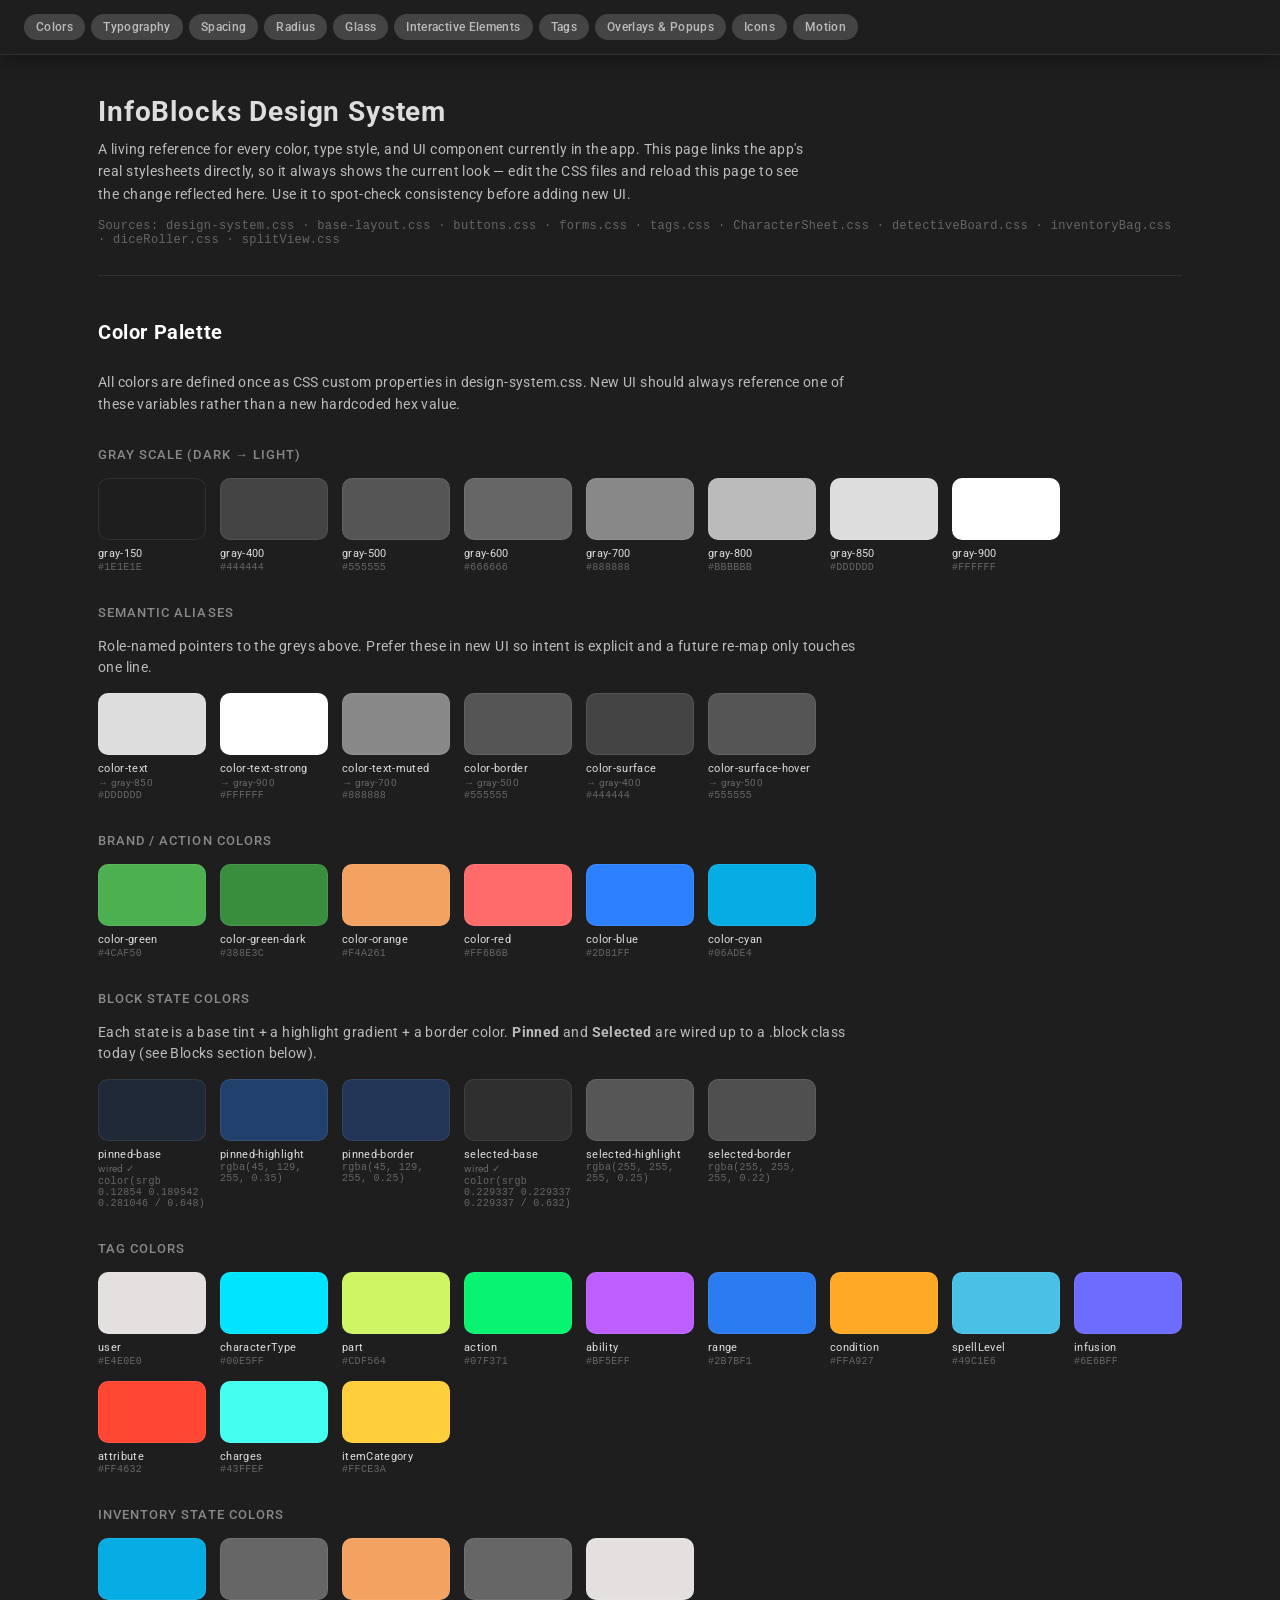
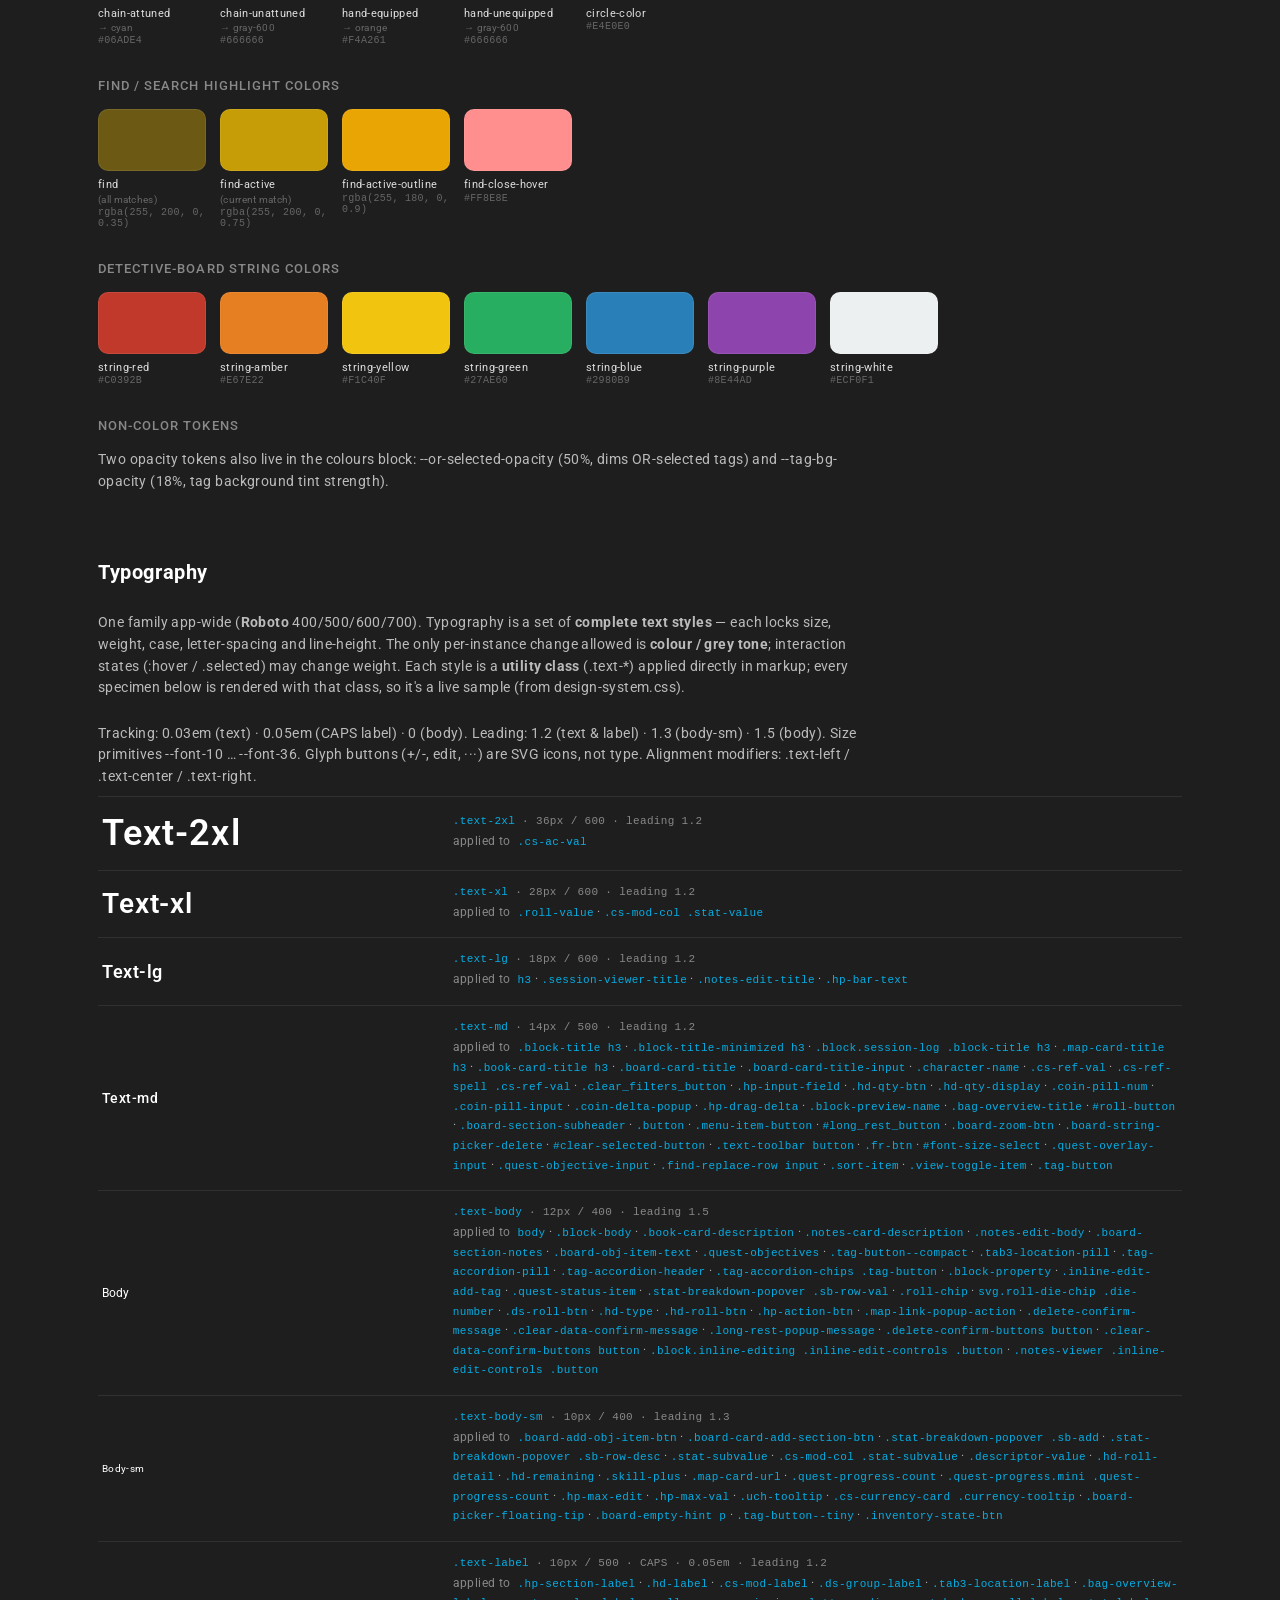
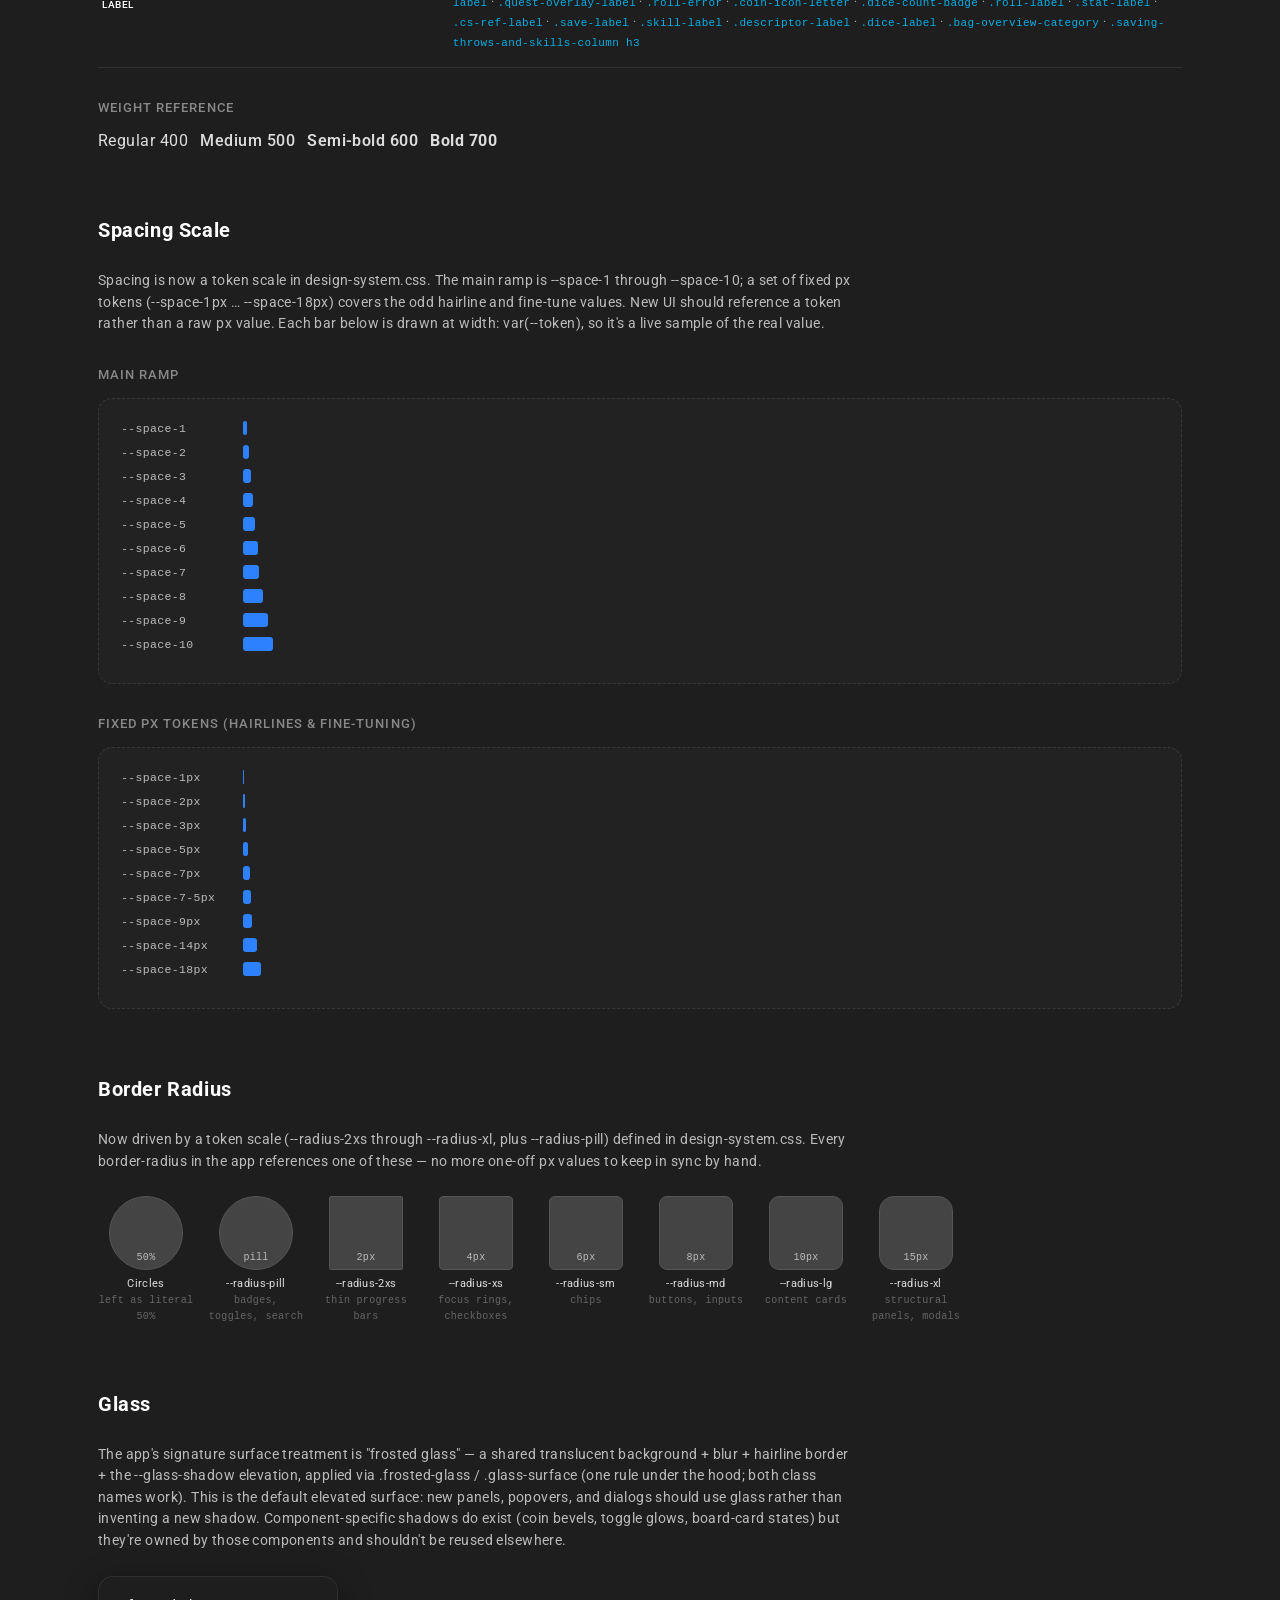
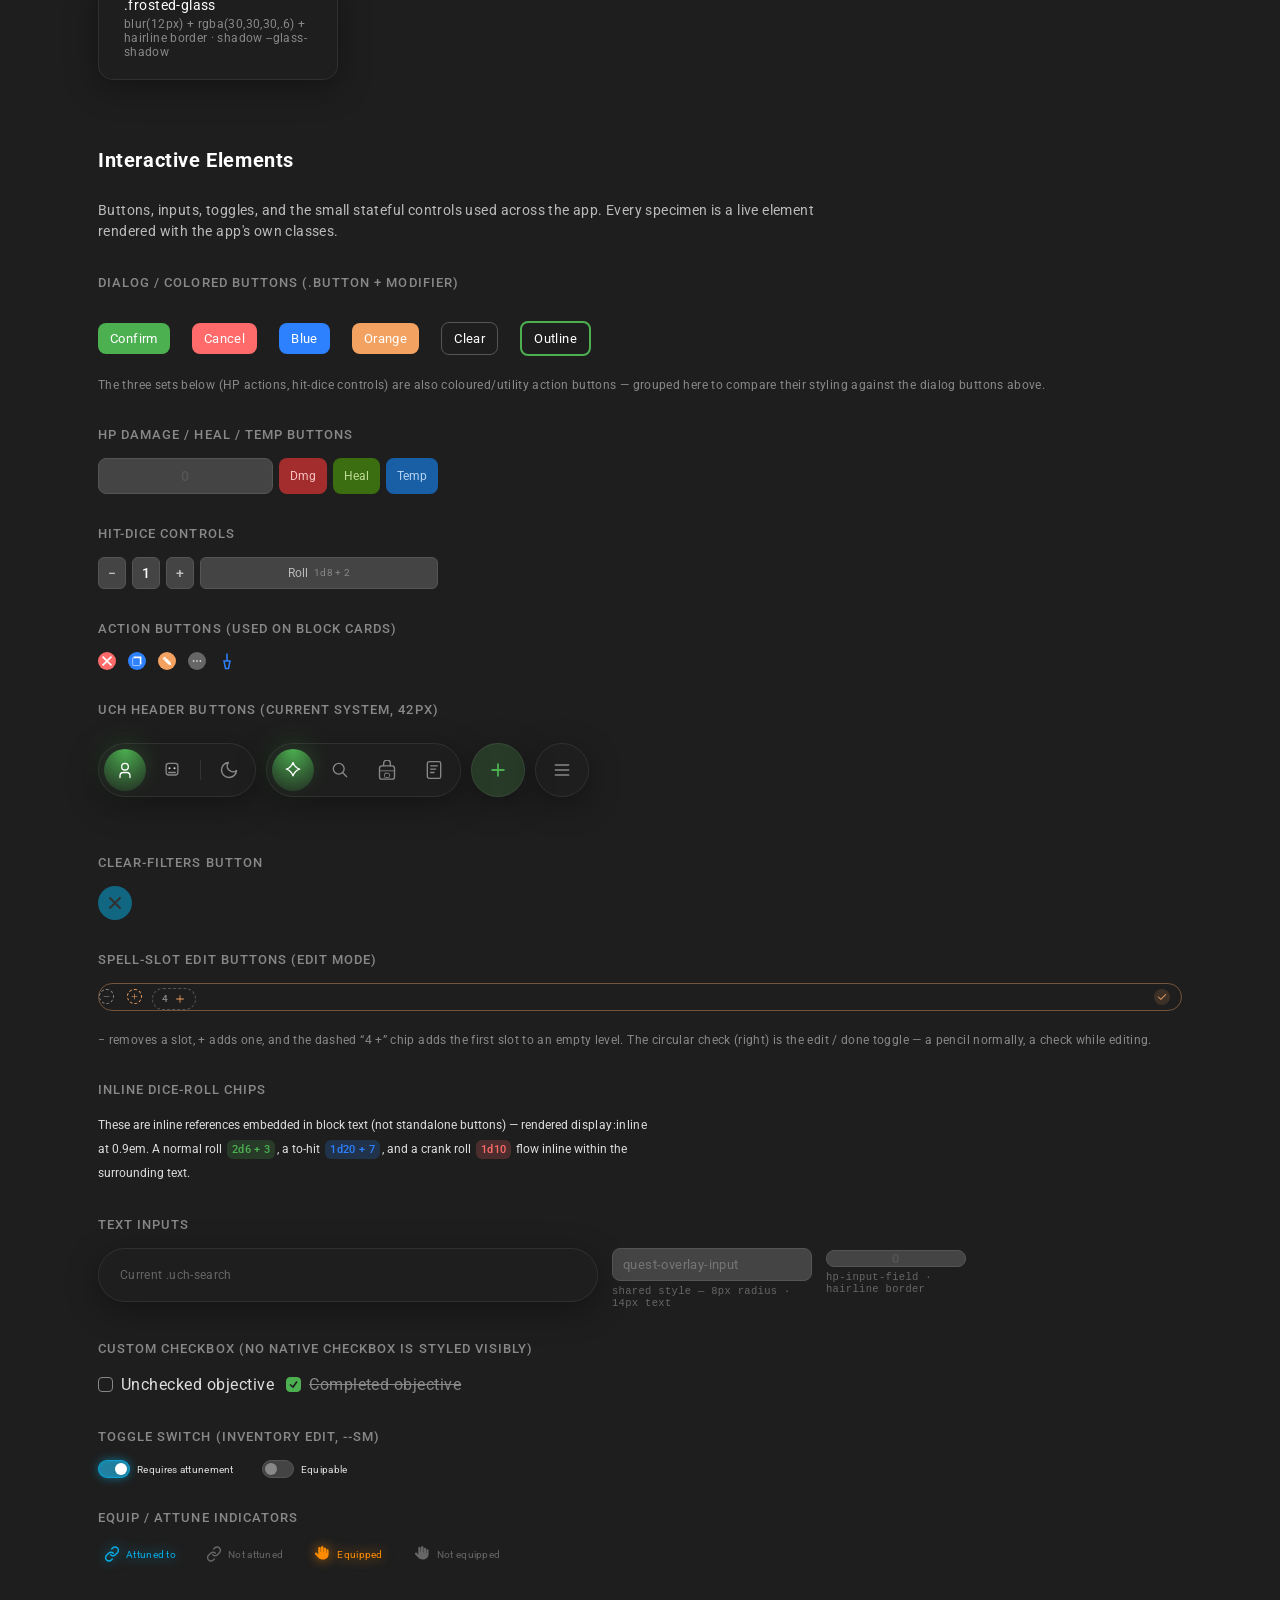
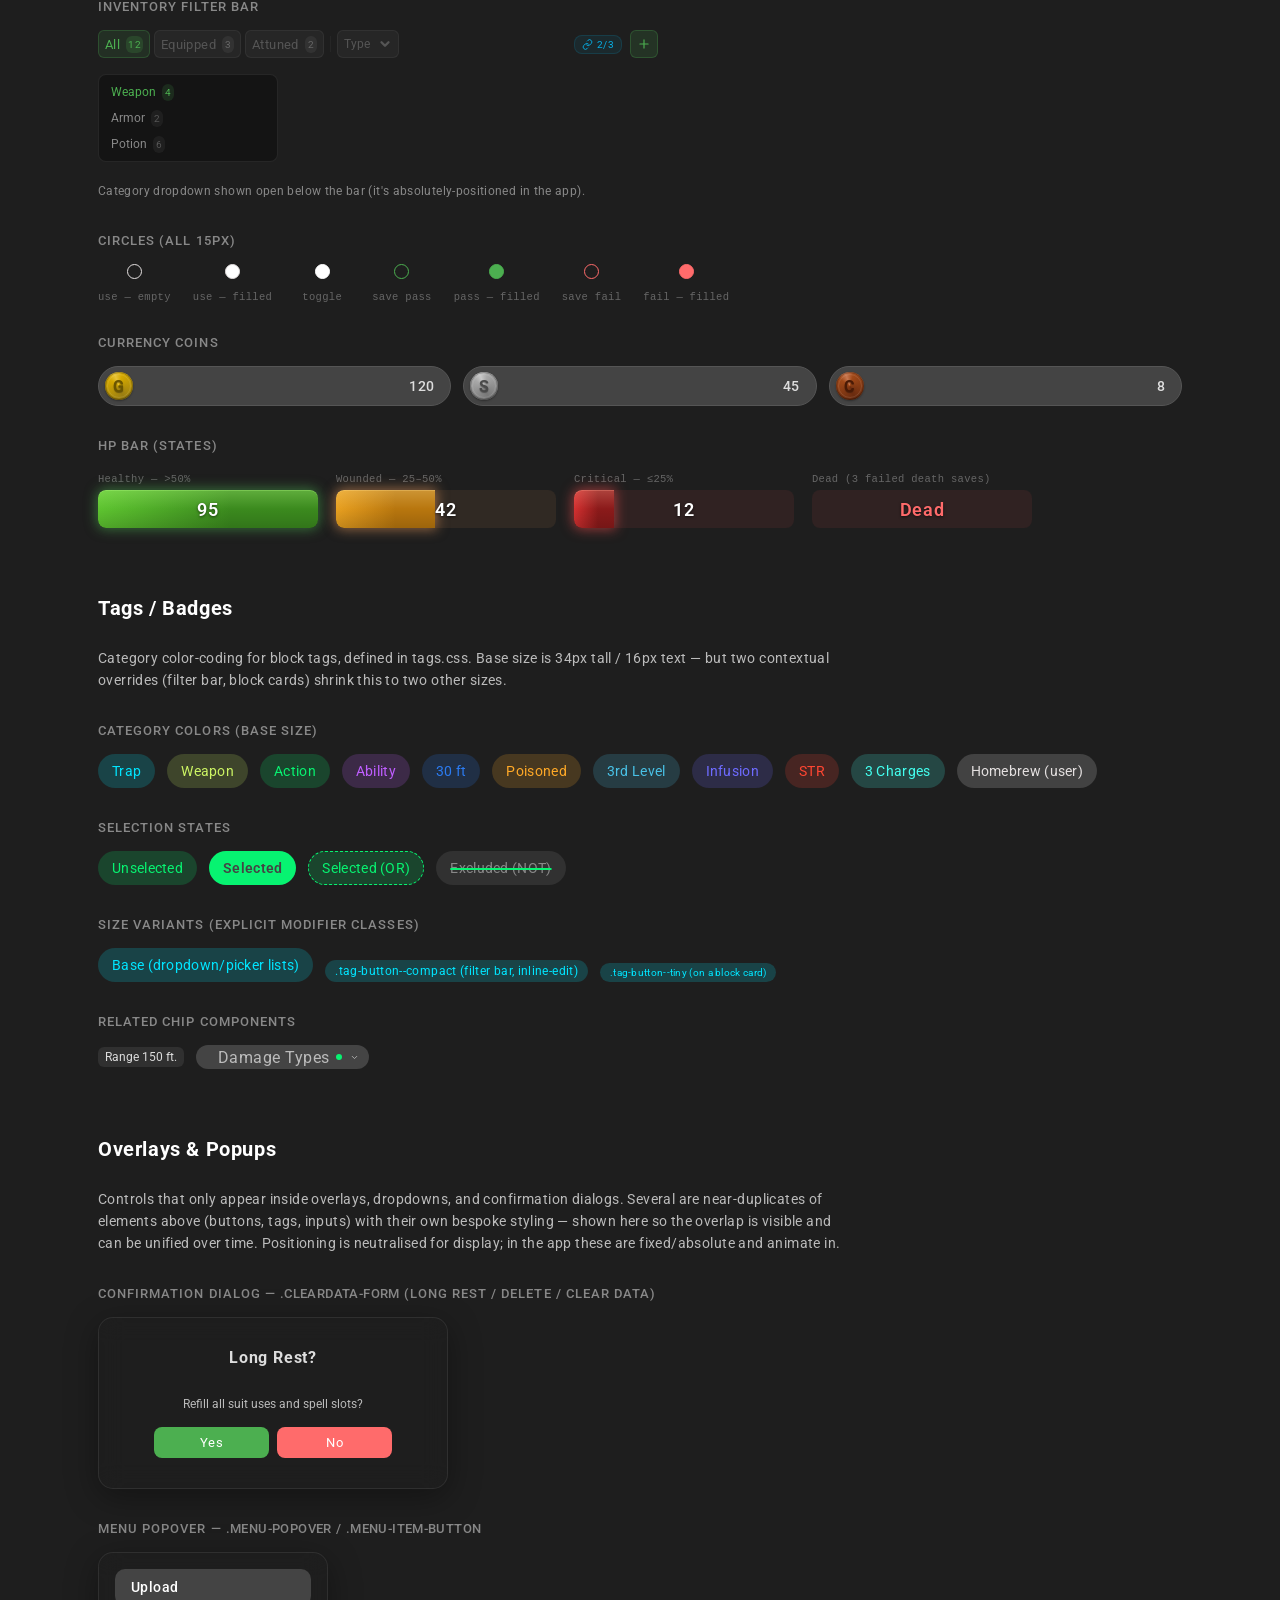
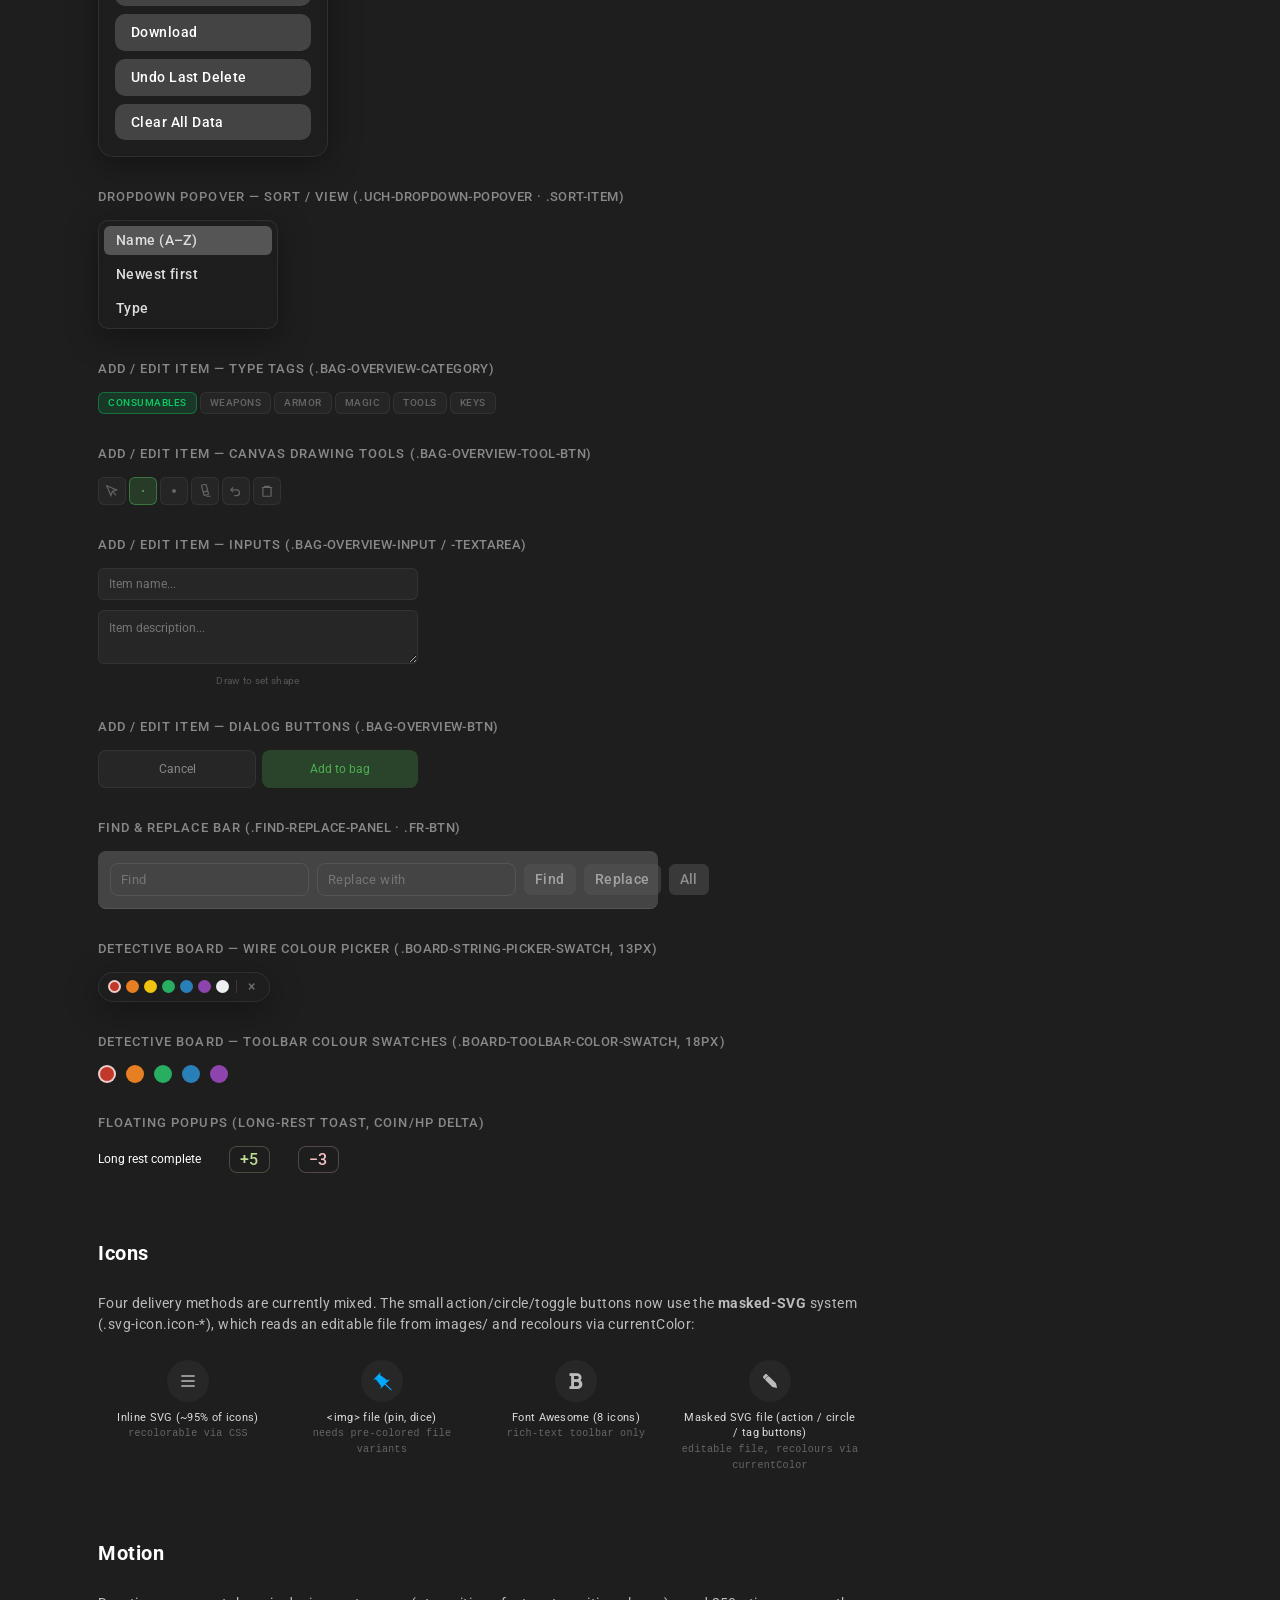
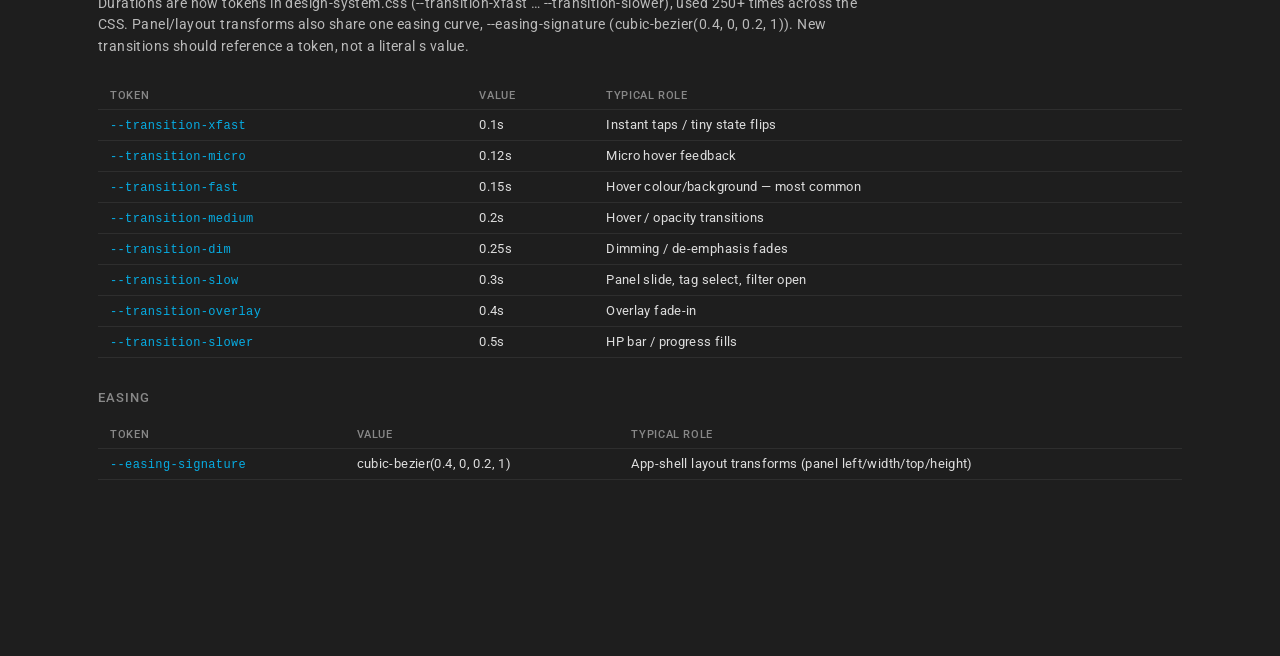
==== commit 1c69931a: "- Rebuilt text styling into a fixed set of complete text styles (size, weight, case, letter-spacing," ====
--- a/styleguide.html
+++ b/styleguide.html
@@ -21,6 +21,8 @@
 <link rel="stylesheet" href="./css/detectiveBoard.css">
 <link rel="stylesheet" href="./css/design-system.css">
 <link href="https://fonts.googleapis.com/css2?family=Roboto:wght@400;500;600;700&display=swap" rel="stylesheet">
+<!-- Font Awesome — loaded here to match index.html so the FA icon specimen renders live. -->
+<link href="https://cdnjs.cloudflare.com/ajax/libs/font-awesome/5.15.4/css/all.min.css" rel="stylesheet">
 
 <style>
 /* ============================================================
@@ -84,7 +86,12 @@
 .sg-swatch { width: 108px; }
 .sg-swatch-color { height: 62px; border-radius: 10px; border: var(--glass-border); margin-bottom: 6px; }
 .sg-swatch-label { font-size: 11px; color: var(--gray-850); line-height: 1.4; }
+.sg-swatch-note { display: block; color: var(--gray-600); font-size: 10px; }
 .sg-swatch-value { font-size: 10px; color: var(--gray-600); font-family: monospace; }
+.sg-copied { position: fixed; bottom: 24px; left: 50%; transform: translateX(-50%); background: var(--color-green); color: #fff; font-size: 12px; padding: 8px 16px; border-radius: var(--radius-pill); box-shadow: var(--shadow-md); opacity: 0; pointer-events: none; transition: opacity var(--transition-medium); z-index: 900; }
+.sg-copied.show { opacity: 1; }
+.sg-swatch-color, .sg-role-spec code, .sg-table code { cursor: pointer; }
+.sg-nav a.active { background: var(--color-blue); color: #fff; }
 
 .sg-demo-box {
     padding: 22px;
@@ -108,7 +115,7 @@
 
 .sg-spacer-row { display: flex; align-items: center; gap: 14px; margin-bottom: 10px; }
 .sg-spacer-bar { background: var(--color-blue); height: 14px; border-radius: 3px; }
-.sg-spacer-row span { font-size: 11.5px; font-family: monospace; color: var(--gray-800); width: 46px; }
+.sg-spacer-row span { font-size: 11.5px; font-family: monospace; color: var(--gray-800); width: 108px; flex: none; }
 
 .sg-note-plain { font-size: 12px; color: var(--gray-700); line-height: 1.6; margin-top: 20px; }
 
@@ -167,9 +174,12 @@
 }
 .sg-icon-wrap svg { width: 20px; height: 20px; stroke: var(--gray-800); fill: none; stroke-width: 1.8; }
 
-.sg-uch-demo { display: flex; justify-content: center; padding: 10px 0 26px; }
-
-.sg-relative { position: relative !important; top: auto !important; left: auto !important; }
+.sg-uch-demo { display: flex; justify-content: flex-start; align-items: center; gap: 10px; padding: 10px 0 26px; }
+
+.sg-circle-grid { display: flex; flex-wrap: wrap; gap: 22px; }
+.sg-circle-item { display: flex; flex-direction: column; align-items: center; gap: 8px; min-width: 56px; }
+.sg-circle-item .sg-tag-label { text-align: center; }
+
 </style>
 </head>
 
@@ -180,14 +190,10 @@
     <a href="#typography">Typography</a>
     <a href="#spacing">Spacing</a>
     <a href="#radius">Radius</a>
-    <a href="#shadows">Shadows &amp; Glass</a>
-    <a href="#buttons">Buttons</a>
+    <a href="#shadows">Glass</a>
+    <a href="#interactive">Interactive Elements</a>
     <a href="#tags">Tags</a>
-    <a href="#forms">Forms</a>
-    <a href="#blocks">Blocks / Cards</a>
-    <a href="#modals">Modals &amp; Popovers</a>
-    <a href="#nav">Header / Nav</a>
-    <a href="#misc">Circles &amp; Coins</a>
+    <a href="#overlays">Overlays &amp; Popups</a>
     <a href="#icons">Icons</a>
     <a href="#motion">Motion</a>
 </nav>
@@ -219,6 +225,17 @@
             <div class="sg-swatch"><div class="sg-swatch-color" style="background:var(--gray-900)"></div><div class="sg-swatch-label">gray-900</div><div class="sg-swatch-value">#fff</div></div>
         </div>
 
+        <div class="sg-sub"><h3>Semantic aliases</h3></div>
+        <p class="sg-section-desc" style="margin-bottom:14px;">Role-named pointers to the greys above. Prefer these in new UI so intent is explicit and a future re-map only touches one line.</p>
+        <div class="sg-grid">
+            <div class="sg-swatch"><div class="sg-swatch-color" style="background:var(--color-text)"></div><div class="sg-swatch-label">color-text <span class="sg-swatch-note">→ gray-850</span></div></div>
+            <div class="sg-swatch"><div class="sg-swatch-color" style="background:var(--color-text-strong)"></div><div class="sg-swatch-label">color-text-strong <span class="sg-swatch-note">→ gray-900</span></div></div>
+            <div class="sg-swatch"><div class="sg-swatch-color" style="background:var(--color-text-muted)"></div><div class="sg-swatch-label">color-text-muted <span class="sg-swatch-note">→ gray-700</span></div></div>
+            <div class="sg-swatch"><div class="sg-swatch-color" style="background:var(--color-border)"></div><div class="sg-swatch-label">color-border <span class="sg-swatch-note">→ gray-500</span></div></div>
+            <div class="sg-swatch"><div class="sg-swatch-color" style="background:var(--color-surface)"></div><div class="sg-swatch-label">color-surface <span class="sg-swatch-note">→ gray-400</span></div></div>
+            <div class="sg-swatch"><div class="sg-swatch-color" style="background:var(--color-surface-hover)"></div><div class="sg-swatch-label">color-surface-hover <span class="sg-swatch-note">→ gray-500</span></div></div>
+        </div>
+
         <div class="sg-sub"><h3>Brand / Action Colors</h3></div>
         <div class="sg-grid">
             <div class="sg-swatch"><div class="sg-swatch-color" style="background:var(--color-green)"></div><div class="sg-swatch-label">color-green</div><div class="sg-swatch-value">#4CAF50</div></div>
@@ -232,8 +249,12 @@
         <div class="sg-sub"><h3>Block State Colors</h3></div>
         <p class="sg-section-desc" style="margin-bottom:14px;">Each state is a base tint + a highlight gradient + a border color. <strong>Pinned</strong> and <strong>Selected</strong> are wired up to a <code>.block</code> class today (see Blocks section below).</p>
         <div class="sg-grid">
-            <div class="sg-swatch"><div class="sg-swatch-color" style="background:var(--block-bg-pinned-base)"></div><div class="sg-swatch-label">pinned</div><div class="sg-swatch-value">wired ✓</div></div>
-            <div class="sg-swatch"><div class="sg-swatch-color" style="background:var(--block-bg-selected-base)"></div><div class="sg-swatch-label">selected</div><div class="sg-swatch-value">wired ✓</div></div>
+            <div class="sg-swatch"><div class="sg-swatch-color" style="background:var(--block-bg-pinned-base)"></div><div class="sg-swatch-label">pinned-base <span class="sg-swatch-note">wired ✓</span></div></div>
+            <div class="sg-swatch"><div class="sg-swatch-color" style="background:var(--block-bg-pinned-highlight)"></div><div class="sg-swatch-label">pinned-highlight</div></div>
+            <div class="sg-swatch"><div class="sg-swatch-color" style="background:var(--block-border-pinned)"></div><div class="sg-swatch-label">pinned-border</div></div>
+            <div class="sg-swatch"><div class="sg-swatch-color" style="background:var(--block-bg-selected-base)"></div><div class="sg-swatch-label">selected-base <span class="sg-swatch-note">wired ✓</span></div></div>
+            <div class="sg-swatch"><div class="sg-swatch-color" style="background:var(--block-bg-selected-highlight)"></div><div class="sg-swatch-label">selected-highlight</div></div>
+            <div class="sg-swatch"><div class="sg-swatch-color" style="background:var(--block-border-selected)"></div><div class="sg-swatch-label">selected-border</div></div>
         </div>
 
         <div class="sg-sub"><h3>Tag Colors</h3></div>
@@ -246,22 +267,42 @@
             <div class="sg-swatch"><div class="sg-swatch-color" style="background:var(--range-color)"></div><div class="sg-swatch-label">range</div><div class="sg-swatch-value">#2b7bf1</div></div>
             <div class="sg-swatch"><div class="sg-swatch-color" style="background:var(--condition-color)"></div><div class="sg-swatch-label">condition</div><div class="sg-swatch-value">#ffa927</div></div>
             <div class="sg-swatch"><div class="sg-swatch-color" style="background:var(--spellLevel-color)"></div><div class="sg-swatch-label">spellLevel</div><div class="sg-swatch-value">#49c1e6</div></div>
-            <div class="sg-swatch"><div class="sg-swatch-color" style="background:var(--infusion-color)"></div><div class="sg-swatch-label">infusion</div><div class="sg-swatch-value">#49c1e6 (dup)</div></div>
-            <div class="sg-swatch"><div class="sg-swatch-color" style="background:var(--attribute-color)"></div><div class="sg-swatch-label">attribute</div><div class="sg-swatch-value">#FF4632</div></div>
-            <div class="sg-swatch"><div class="sg-swatch-color" style="background:var(--charges-color)"></div><div class="sg-swatch-label">charges</div><div class="sg-swatch-value">#43ffef</div></div>
-            <div class="sg-swatch"><div class="sg-swatch-color" style="background:var(--itemCategory-color)"></div><div class="sg-swatch-label">itemCategory</div><div class="sg-swatch-value">= characterType</div></div>
-        </div>
-
-        <div class="sg-sub"><h3>Find/Replace &amp; String Colors</h3></div>
+            <div class="sg-swatch"><div class="sg-swatch-color" style="background:var(--infusion-color)"></div><div class="sg-swatch-label">infusion</div></div>
+            <div class="sg-swatch"><div class="sg-swatch-color" style="background:var(--attribute-color)"></div><div class="sg-swatch-label">attribute</div></div>
+            <div class="sg-swatch"><div class="sg-swatch-color" style="background:var(--charges-color)"></div><div class="sg-swatch-label">charges</div></div>
+            <div class="sg-swatch"><div class="sg-swatch-color" style="background:var(--itemCategory-color)"></div><div class="sg-swatch-label">itemCategory</div></div>
+        </div>
+
+        <div class="sg-sub"><h3>Inventory State Colors</h3></div>
         <div class="sg-grid">
-            <div class="sg-swatch"><div class="sg-swatch-color" style="background:var(--color-find-active)"></div><div class="sg-swatch-label">find-active</div><div class="sg-swatch-value">rgba(255,200,0,.75)</div></div>
-            <div class="sg-swatch"><div class="sg-swatch-color" style="background:var(--string-red)"></div><div class="sg-swatch-label">string-red</div><div class="sg-swatch-value">#c0392b</div></div>
-            <div class="sg-swatch"><div class="sg-swatch-color" style="background:var(--string-amber)"></div><div class="sg-swatch-label">string-amber</div><div class="sg-swatch-value">#e67e22</div></div>
-            <div class="sg-swatch"><div class="sg-swatch-color" style="background:var(--string-yellow)"></div><div class="sg-swatch-label">string-yellow</div><div class="sg-swatch-value">#f1c40f</div></div>
-            <div class="sg-swatch"><div class="sg-swatch-color" style="background:var(--string-green)"></div><div class="sg-swatch-label">string-green</div><div class="sg-swatch-value">#27ae60</div></div>
-            <div class="sg-swatch"><div class="sg-swatch-color" style="background:var(--string-blue)"></div><div class="sg-swatch-label">string-blue</div><div class="sg-swatch-value">#2980b9</div></div>
-            <div class="sg-swatch"><div class="sg-swatch-color" style="background:var(--string-purple)"></div><div class="sg-swatch-label">string-purple</div><div class="sg-swatch-value">#8e44ad</div></div>
-        </div>
+            <div class="sg-swatch"><div class="sg-swatch-color" style="background:var(--chain-attuned-color)"></div><div class="sg-swatch-label">chain-attuned <span class="sg-swatch-note">→ cyan</span></div></div>
+            <div class="sg-swatch"><div class="sg-swatch-color" style="background:var(--chain-unattuned-color)"></div><div class="sg-swatch-label">chain-unattuned <span class="sg-swatch-note">→ gray-600</span></div></div>
+            <div class="sg-swatch"><div class="sg-swatch-color" style="background:var(--hand-equipped-color)"></div><div class="sg-swatch-label">hand-equipped <span class="sg-swatch-note">→ orange</span></div></div>
+            <div class="sg-swatch"><div class="sg-swatch-color" style="background:var(--hand-unequipped-color)"></div><div class="sg-swatch-label">hand-unequipped <span class="sg-swatch-note">→ gray-600</span></div></div>
+            <div class="sg-swatch"><div class="sg-swatch-color" style="background:var(--circle-color)"></div><div class="sg-swatch-label">circle-color</div></div>
+        </div>
+
+        <div class="sg-sub"><h3>Find / Search Highlight Colors</h3></div>
+        <div class="sg-grid">
+            <div class="sg-swatch"><div class="sg-swatch-color" style="background:var(--color-find)"></div><div class="sg-swatch-label">find <span class="sg-swatch-note">(all matches)</span></div></div>
+            <div class="sg-swatch"><div class="sg-swatch-color" style="background:var(--color-find-active)"></div><div class="sg-swatch-label">find-active <span class="sg-swatch-note">(current match)</span></div></div>
+            <div class="sg-swatch"><div class="sg-swatch-color" style="background:var(--color-find-active-outline)"></div><div class="sg-swatch-label">find-active-outline</div></div>
+            <div class="sg-swatch"><div class="sg-swatch-color" style="background:var(--color-find-close-hover)"></div><div class="sg-swatch-label">find-close-hover</div></div>
+        </div>
+
+        <div class="sg-sub"><h3>Detective-Board String Colors</h3></div>
+        <div class="sg-grid">
+            <div class="sg-swatch"><div class="sg-swatch-color" style="background:var(--string-red)"></div><div class="sg-swatch-label">string-red</div></div>
+            <div class="sg-swatch"><div class="sg-swatch-color" style="background:var(--string-amber)"></div><div class="sg-swatch-label">string-amber</div></div>
+            <div class="sg-swatch"><div class="sg-swatch-color" style="background:var(--string-yellow)"></div><div class="sg-swatch-label">string-yellow</div></div>
+            <div class="sg-swatch"><div class="sg-swatch-color" style="background:var(--string-green)"></div><div class="sg-swatch-label">string-green</div></div>
+            <div class="sg-swatch"><div class="sg-swatch-color" style="background:var(--string-blue)"></div><div class="sg-swatch-label">string-blue</div></div>
+            <div class="sg-swatch"><div class="sg-swatch-color" style="background:var(--string-purple)"></div><div class="sg-swatch-label">string-purple</div></div>
+            <div class="sg-swatch"><div class="sg-swatch-color" style="background:var(--string-white)"></div><div class="sg-swatch-label">string-white</div></div>
+        </div>
+
+        <div class="sg-sub"><h3>Non-color tokens</h3></div>
+        <p class="sg-section-desc" style="margin-bottom:0;">Two opacity tokens also live in the colours block: <code>--or-selected-opacity</code> (50%, dims OR-selected tags) and <code>--tag-bg-opacity</code> (18%, tag background tint strength).</p>
     </section>
 
     <!-- ============================================================ -->
@@ -338,18 +379,31 @@
     <!-- ============================================================ -->
     <section class="sg-section" id="spacing">
         <h2>Spacing Scale</h2>
-        <p class="sg-section-desc">There is no formal spacing token system today — every padding/margin/gap is a hardcoded value. These are the recurring values found across the CSS, shown to scale.</p>
+        <p class="sg-section-desc">Spacing is now a token scale in <code>design-system.css</code>. The main ramp is <code>--space-1</code> through <code>--space-10</code>; a set of fixed px tokens (<code>--space-1px</code> … <code>--space-18px</code>) covers the odd hairline and fine-tune values. New UI should reference a token rather than a raw px value. Each bar below is drawn at <code>width: var(--token)</code>, so it's a live sample of the real value.</p>
+        <div class="sg-sub"><h3>Main ramp</h3></div>
         <div class="sg-demo-box">
-            <div class="sg-spacer-row"><span>4px</span><div class="sg-spacer-bar" style="width:4px;"></div></div>
-            <div class="sg-spacer-row"><span>6px</span><div class="sg-spacer-bar" style="width:6px;"></div></div>
-            <div class="sg-spacer-row"><span>8px</span><div class="sg-spacer-bar" style="width:8px;"></div></div>
-            <div class="sg-spacer-row"><span>10px</span><div class="sg-spacer-bar" style="width:10px;"></div></div>
-            <div class="sg-spacer-row"><span>12px</span><div class="sg-spacer-bar" style="width:12px;"></div></div>
-            <div class="sg-spacer-row"><span>15px</span><div class="sg-spacer-bar" style="width:15px;"></div></div>
-            <div class="sg-spacer-row"><span>16px</span><div class="sg-spacer-bar" style="width:16px;"></div></div>
-            <div class="sg-spacer-row"><span>20px</span><div class="sg-spacer-bar" style="width:20px;"></div></div>
-            <div class="sg-spacer-row"><span>25px</span><div class="sg-spacer-bar" style="width:25px;"></div></div>
-            <div class="sg-spacer-row"><span>30px</span><div class="sg-spacer-bar" style="width:30px;"></div></div>
+            <div class="sg-spacer-row"><span>--space-1</span><div class="sg-spacer-bar" style="width:var(--space-1);"></div></div>
+            <div class="sg-spacer-row"><span>--space-2</span><div class="sg-spacer-bar" style="width:var(--space-2);"></div></div>
+            <div class="sg-spacer-row"><span>--space-3</span><div class="sg-spacer-bar" style="width:var(--space-3);"></div></div>
+            <div class="sg-spacer-row"><span>--space-4</span><div class="sg-spacer-bar" style="width:var(--space-4);"></div></div>
+            <div class="sg-spacer-row"><span>--space-5</span><div class="sg-spacer-bar" style="width:var(--space-5);"></div></div>
+            <div class="sg-spacer-row"><span>--space-6</span><div class="sg-spacer-bar" style="width:var(--space-6);"></div></div>
+            <div class="sg-spacer-row"><span>--space-7</span><div class="sg-spacer-bar" style="width:var(--space-7);"></div></div>
+            <div class="sg-spacer-row"><span>--space-8</span><div class="sg-spacer-bar" style="width:var(--space-8);"></div></div>
+            <div class="sg-spacer-row"><span>--space-9</span><div class="sg-spacer-bar" style="width:var(--space-9);"></div></div>
+            <div class="sg-spacer-row"><span>--space-10</span><div class="sg-spacer-bar" style="width:var(--space-10);"></div></div>
+        </div>
+        <div class="sg-sub"><h3>Fixed px tokens (hairlines &amp; fine-tuning)</h3></div>
+        <div class="sg-demo-box">
+            <div class="sg-spacer-row"><span>--space-1px</span><div class="sg-spacer-bar" style="width:var(--space-1px);"></div></div>
+            <div class="sg-spacer-row"><span>--space-2px</span><div class="sg-spacer-bar" style="width:var(--space-2px);"></div></div>
+            <div class="sg-spacer-row"><span>--space-3px</span><div class="sg-spacer-bar" style="width:var(--space-3px);"></div></div>
+            <div class="sg-spacer-row"><span>--space-5px</span><div class="sg-spacer-bar" style="width:var(--space-5px);"></div></div>
+            <div class="sg-spacer-row"><span>--space-7px</span><div class="sg-spacer-bar" style="width:var(--space-7px);"></div></div>
+            <div class="sg-spacer-row"><span>--space-7-5px</span><div class="sg-spacer-bar" style="width:var(--space-7-5px);"></div></div>
+            <div class="sg-spacer-row"><span>--space-9px</span><div class="sg-spacer-bar" style="width:var(--space-9px);"></div></div>
+            <div class="sg-spacer-row"><span>--space-14px</span><div class="sg-spacer-bar" style="width:var(--space-14px);"></div></div>
+            <div class="sg-spacer-row"><span>--space-18px</span><div class="sg-spacer-bar" style="width:var(--space-18px);"></div></div>
         </div>
     </section>
 
@@ -365,31 +419,31 @@
                 <div class="sg-swatch-label">Circles<br><span class="sg-swatch-value">left as literal 50%</span></div>
             </div>
             <div class="sg-swatch" style="width:96px;text-align:center;">
-                <div class="sg-radius-box" style="border-radius:999px;margin:0 auto 6px;"><span>pill</span></div>
+                <div class="sg-radius-box" style="border-radius:var(--radius-pill);margin:0 auto 6px;"><span>pill</span></div>
                 <div class="sg-swatch-label">--radius-pill<br><span class="sg-swatch-value">badges, toggles, search</span></div>
             </div>
             <div class="sg-swatch" style="width:96px;text-align:center;">
-                <div class="sg-radius-box" style="border-radius:2px;margin:0 auto 6px;"><span>2px</span></div>
+                <div class="sg-radius-box" style="border-radius:var(--radius-2xs);margin:0 auto 6px;"><span>2px</span></div>
                 <div class="sg-swatch-label">--radius-2xs<br><span class="sg-swatch-value">thin progress bars</span></div>
             </div>
             <div class="sg-swatch" style="width:96px;text-align:center;">
-                <div class="sg-radius-box" style="border-radius:4px;margin:0 auto 6px;"><span>4px</span></div>
+                <div class="sg-radius-box" style="border-radius:var(--radius-xs);margin:0 auto 6px;"><span>4px</span></div>
                 <div class="sg-swatch-label">--radius-xs<br><span class="sg-swatch-value">focus rings, checkboxes</span></div>
             </div>
             <div class="sg-swatch" style="width:96px;text-align:center;">
-                <div class="sg-radius-box" style="border-radius:6px;margin:0 auto 6px;"><span>6px</span></div>
+                <div class="sg-radius-box" style="border-radius:var(--radius-sm);margin:0 auto 6px;"><span>6px</span></div>
                 <div class="sg-swatch-label">--radius-sm<br><span class="sg-swatch-value">chips</span></div>
             </div>
             <div class="sg-swatch" style="width:96px;text-align:center;">
-                <div class="sg-radius-box" style="border-radius:8px;margin:0 auto 6px;"><span>8px</span></div>
+                <div class="sg-radius-box" style="border-radius:var(--radius-md);margin:0 auto 6px;"><span>8px</span></div>
                 <div class="sg-swatch-label">--radius-md<br><span class="sg-swatch-value">buttons, inputs</span></div>
             </div>
             <div class="sg-swatch" style="width:96px;text-align:center;">
-                <div class="sg-radius-box" style="border-radius:10px;margin:0 auto 6px;"><span>10px</span></div>
+                <div class="sg-radius-box" style="border-radius:var(--radius-lg);margin:0 auto 6px;"><span>10px</span></div>
                 <div class="sg-swatch-label">--radius-lg<br><span class="sg-swatch-value">content cards</span></div>
             </div>
             <div class="sg-swatch" style="width:96px;text-align:center;">
-                <div class="sg-radius-box" style="border-radius:15px;margin:0 auto 6px;"><span>15px</span></div>
+                <div class="sg-radius-box" style="border-radius:var(--radius-xl);margin:0 auto 6px;"><span>15px</span></div>
                 <div class="sg-swatch-label">--radius-xl<br><span class="sg-swatch-value">structural panels, modals</span></div>
             </div>
         </div>
@@ -399,30 +453,22 @@
     <!-- SHADOWS & GLASS -->
     <!-- ============================================================ -->
     <section class="sg-section" id="shadows">
-        <h2>Shadows &amp; Glass</h2>
-        <p class="sg-section-desc">The app's signature surface treatment is "frosted glass" — a shared translucent background + blur + hairline border, applied via <code>.frosted-glass</code> / <code>.glass-surface</code> (now merged into one rule under the hood; both class names still work). A <code>--shadow-sm/md/lg/xl</code> elevation scale has also been added to design-system.css for the bespoke shadows below — not yet applied to existing components, so their current hand-picked values are shown as-is.</p>
+        <h2>Glass</h2>
+        <p class="sg-section-desc">The app's signature surface treatment is "frosted glass" — a shared translucent background + blur + hairline border + the <code>--glass-shadow</code> elevation, applied via <code>.frosted-glass</code> / <code>.glass-surface</code> (one rule under the hood; both class names work). This is the default elevated surface: new panels, popovers, and dialogs should use glass rather than inventing a new shadow. Component-specific shadows do exist (coin bevels, toggle glows, board-card states) but they're owned by those components and shouldn't be reused elsewhere.</p>
         <div class="sg-grid">
-            <div class="frosted-glass" style="padding:20px 24px;border-radius:14px;width:220px;">
-                <div style="font-size:13px;color:var(--gray-900);">.frosted-glass</div>
-                <div style="font-size:11px;color:var(--gray-700);margin-top:4px;">blur(12px) + rgba(30,30,30,.6) + hairline border</div>
-            </div>
-            <div style="padding:20px 24px;border-radius:12px;width:220px;background:var(--gray-400);box-shadow:0 10px 20px rgba(0,0,0,0.5);">
-                <div style="font-size:13px;color:var(--gray-900);">.cleardata-form shadow</div>
-                <div style="font-size:11px;color:var(--gray-700);margin-top:4px;">bespoke, not on the glass system</div>
-            </div>
-            <div style="padding:20px 24px;border-radius:10px;width:220px;background:var(--glass-bg);border:1px solid rgba(255,255,255,0.18);box-shadow:0 6px 28px rgba(0,0,0,0.6), 0 2px 6px rgba(0,0,0,0.4);">
-                <div style="font-size:13px;color:var(--gray-900);">.board-card:hover</div>
-                <div style="font-size:11px;color:var(--gray-700);margin-top:4px;">detective-board elevation, own values</div>
+            <div class="frosted-glass" style="padding:var(--space-8) var(--space-9);border-radius:var(--radius-xl);width:240px;">
+                <div style="font-size:var(--font-14);color:var(--gray-900);">.frosted-glass</div>
+                <div style="font-size:var(--font-12);color:var(--gray-700);margin-top:var(--space-1);">blur(12px) + rgba(30,30,30,.6) + hairline border · shadow <code>--glass-shadow</code></div>
             </div>
         </div>
     </section>
 
     <!-- ============================================================ -->
-    <!-- BUTTONS -->
-    <!-- ============================================================ -->
-    <section class="sg-section" id="buttons">
-        <h2>Buttons</h2>
-        <p class="sg-section-desc">Two parallel button systems currently coexist: an older flat set in <code>buttons.css</code>, and a newer circular "UCH" set in <code>base-layout.css</code> used for the header. Both are shown below.</p>
+    <!-- INTERACTIVE ELEMENTS -->
+    <!-- ============================================================ -->
+    <section class="sg-section" id="interactive">
+        <h2>Interactive Elements</h2>
+        <p class="sg-section-desc">Buttons, inputs, toggles, and the small stateful controls used across the app. Every specimen is a live element rendered with the app's own classes.</p>
 
         <div class="sg-sub"><h3>Dialog / colored buttons (.button + modifier)</h3></div>
         <div class="sg-row">
@@ -432,6 +478,25 @@
             <button class="button orange-button">Orange</button>
             <button class="button clear-button" style="border:1px solid var(--gray-500);">Clear</button>
             <button class="button green-border-button">Outline</button>
+        </div>
+        <p class="sg-note-plain">The three sets below (HP actions, hit-dice controls) are also coloured/utility action buttons — grouped here to compare their styling against the dialog buttons above.</p>
+
+        <div class="sg-sub"><h3>HP damage / heal / temp buttons</h3></div>
+        <div class="hp-input-row" style="max-width:340px;">
+            <input class="hp-input-field text-md" type="number" placeholder="0" min="0">
+            <div class="hp-action-toggle">
+                <button class="hp-action-btn text-body" data-action="dmg">Dmg</button>
+                <button class="hp-action-btn text-body" data-action="heal">Heal</button>
+                <button class="hp-action-btn text-body" data-action="temp">Temp</button>
+            </div>
+        </div>
+
+        <div class="sg-sub"><h3>Hit-dice controls</h3></div>
+        <div class="hd-roll-row" style="max-width:340px;">
+            <button class="hd-qty-btn hd-minus text-md">&minus;</button>
+            <div class="hd-qty-display text-md">1</div>
+            <button class="hd-qty-btn hd-plus text-md">+</button>
+            <button class="hd-roll-btn text-body">Roll <span class="hd-roll-detail text-body-sm">1d8 + 2</span></button>
         </div>
 
         <div class="sg-sub"><h3>Action buttons (used on block cards)</h3></div>
@@ -448,29 +513,221 @@
         <div class="sg-sub"><h3>UCH header buttons (current system, 42px)</h3></div>
         <div class="sg-uch-demo">
             <div class="uch-tab-group frosted-glass">
-                <button class="tab-button uch-tab active">
+                <div class="uch-slider" style="left:5px;top:5px;width:42px;height:42px;"></div>
+                <button class="tab-button uch-tab active" title="Hazard">
                     <svg viewBox="0 0 24 24"><circle cx="12" cy="8" r="4"/><path d="M6 21v-2a4 4 0 0 1 4-4h4a4 4 0 0 1 4 4v2"/></svg>
                 </button>
-                <button class="tab-button uch-tab">
-                    <svg viewBox="0 0 24 24"><rect x="5" y="4" width="14" height="14" rx="3"/></svg>
+                <button class="tab-button uch-tab" title="Crank">
+                    <svg viewBox="0 0 24 24"><rect x="5" y="4" width="14" height="14" rx="3"/><circle cx="9" cy="10" r="1.2" fill="currentColor" stroke="none"/><circle cx="15" cy="10" r="1.2" fill="currentColor" stroke="none"/><path d="M8 15h8"/></svg>
                 </button>
                 <div class="uch-pill-divider"></div>
-                <button class="uch-btn uch-pill-btn">
+                <button class="uch-btn uch-pill-btn" title="Long Rest">
                     <svg viewBox="0 0 24 24"><path d="M21 12.79A9 9 0 1 1 11.21 3 7 7 0 0 0 21 12.79z"/></svg>
                 </button>
             </div>
-        </div>
-
-        <div class="sg-sub"><h3>Clear-filters button (still active)</h3></div>
+            <div class="uch-tab-group frosted-glass">
+                <div class="uch-slider" style="left:5px;top:5px;width:42px;height:42px;"></div>
+                <button class="tab-button uch-tab active" title="Feats &amp; Magic">
+                    <svg viewBox="0 0 24 24"><path d="M12 3c-1.5 4-4.5 7-8 8 3.5 1 6.5 4 8 8 1.5-4 4.5-7 8-8-3.5-1-6.5-4-8-8z"/></svg>
+                </button>
+                <button class="tab-button uch-tab" title="Quests &amp; Notes">
+                    <svg viewBox="0 0 24 24"><circle cx="10.5" cy="10.5" r="6.5"/><line x1="20" y1="20" x2="15.4" y2="15.4"/></svg>
+                </button>
+                <button class="tab-button uch-tab" title="Inventory">
+                    <svg viewBox="0 0 24 24"><rect x="3" y="7" width="18" height="16" rx="3"/><path d="M3 13h18" stroke-width="1"/><path d="M8 7V4a4 4 0 0 1 8 0v3"/><rect x="9" y="16" width="6" height="5" rx="1" stroke-width="1"/></svg>
+                </button>
+                <button class="tab-button uch-tab" title="Session Logs">
+                    <svg viewBox="0 0 24 24"><path d="M4 4.5A2.5 2.5 0 0 1 6.5 2H18a2 2 0 0 1 2 2v16a2 2 0 0 1-2 2H6.5A2.5 2.5 0 0 1 4 19.5z"/><path d="M8 7h8M8 11h6M8 15h4"/></svg>
+                </button>
+            </div>
+            <div class="uch-pill-solo uch-pill-green frosted-glass">
+                <button class="uch-btn uch-pill-btn" title="Add Block">
+                    <svg viewBox="0 0 24 24"><line x1="12" y1="5" x2="12" y2="19"/><line x1="5" y1="12" x2="19" y2="12"/></svg>
+                </button>
+            </div>
+            <div class="uch-pill-solo frosted-glass">
+                <button class="uch-btn uch-pill-btn" title="Menu">
+                    <svg viewBox="0 0 24 24"><path d="M4 6h16M4 12h16M4 18h16"/></svg>
+                </button>
+            </div>
+        </div>
+
+        <div class="sg-sub"><h3>Clear-filters button</h3></div>
         <div class="sg-row">
             <button class="clear_filters_button" title="Clear filters, 34px"><span class="svg-icon icon-x" style="width:20px;height:20px"></span></button>
         </div>
 
-        <div class="sg-sub"><h3>Inline dice-roll chip</h3></div>
+        <div class="sg-sub"><h3>Spell-slot edit buttons (edit mode)</h3></div>
+        <div class="resources-strip edit-mode" style="width:auto;padding:0 40px 0 0;min-height:0;gap:10px;position:relative;">
+            <div class="circle circle-button circle-remove"><span class="svg-icon icon-minus" style="width:70%;height:70%"></span></div>
+            <div class="circle circle-button circle-add"><span class="svg-icon icon-plus" style="width:70%;height:70%"></span></div>
+            <div class="ghost-chip"><span>4</span><span class="ghost-chip-plus"><span class="svg-icon icon-plus" style="width:12px;height:12px;vertical-align:-0.12em"></span></span></div>
+            <div class="resources-strip-actions">
+                <button id="edit_spell_slots_button" class="spell-slot-edit-btn" title="Done editing"><span class="svg-icon icon-check" style="width:78%;height:78%"></span></button>
+            </div>
+        </div>
+        <p class="sg-note-plain">&minus; removes a slot, + adds one, and the dashed &ldquo;4 +&rdquo; chip adds the first slot to an empty level. The circular check (right) is the edit / done toggle &mdash; a pencil normally, a check while editing.</p>
+
+        <div class="sg-sub"><h3>Inline dice-roll chips</h3></div>
+        <p class="text-body" style="max-width:560px;line-height:2;">These are inline references embedded in block text (not standalone buttons) — rendered <code>display:inline</code> at 0.9em. A normal roll <button class="inline-dice-roll">2d6 + 3</button>, a to-hit <button class="inline-dice-roll hit">1d20 + 7</button>, and a crank roll <button class="inline-dice-roll crank">1d10</button> flow inline within the surrounding text.</p>
+
+        <div class="sg-sub"><h3>Text inputs</h3></div>
+        <div class="sg-grid" style="align-items:flex-start;">
+            <div class="uch-search-pill frosted-glass" style="width:220px;box-sizing:border-box;">
+                <input class="uch-search" type="text" placeholder="Current .uch-search">
+            </div>
+            <div style="width:200px;">
+                <input class="quest-overlay-input" type="text" placeholder="quest-overlay-input" style="width:100%;box-sizing:border-box;">
+                <div class="sg-tag-label">shared style — 8px radius · 14px text</div>
+            </div>
+            <div style="width:140px;">
+                <input class="hp-input-field" type="number" placeholder="0" style="width:100%;box-sizing:border-box;">
+                <div class="sg-tag-label">hp-input-field · hairline border</div>
+            </div>
+        </div>
+
+        <div class="sg-sub"><h3>Custom checkbox (no native checkbox is styled visibly)</h3></div>
         <div class="sg-row">
-            <button class="inline-dice-roll">Roll d20</button>
-            <button class="inline-dice-roll crank">Crank Roll</button>
-            <button class="inline-dice-roll hit">To-Hit</button>
+            <div class="quest-objective" style="display:flex;align-items:flex-start;gap:8px;">
+                <span class="quest-objective-checkbox">
+                    <svg class="quest-objective-tick" viewBox="0 0 9 9" stroke="currentColor"><path d="M1 4.5 L4 7 L8 1.5" stroke-width="1.6" fill="none"/></svg>
+                </span>
+                <span class="quest-objective-text">Unchecked objective</span>
+            </div>
+            <div class="quest-objective done" style="display:flex;align-items:flex-start;gap:8px;">
+                <span class="quest-objective-checkbox">
+                    <svg class="quest-objective-tick" viewBox="0 0 9 9" stroke="currentColor"><path d="M1 4.5 L4 7 L8 1.5" stroke-width="1.6" fill="none"/></svg>
+                </span>
+                <span class="quest-objective-text">Completed objective</span>
+            </div>
+        </div>
+
+        <div class="sg-sub"><h3>Toggle switch (inventory edit, --sm)</h3></div>
+        <div class="sg-row" style="gap:28px;">
+            <label class="inventory-toggle inventory-toggle--sm inventory-toggle-attune text-body-sm">
+                <input type="checkbox" checked>
+                <span class="inventory-track"><span class="inventory-thumb"></span></span>
+                <span>Requires attunement</span>
+            </label>
+            <label class="inventory-toggle inventory-toggle--sm inventory-toggle-equip text-body-sm">
+                <input type="checkbox">
+                <span class="inventory-track"><span class="inventory-thumb"></span></span>
+                <span>Equipable</span>
+            </label>
+        </div>
+
+        <div class="sg-sub"><h3>Equip / attune indicators</h3></div>
+        <div class="sg-row" style="gap:18px;">
+            <button class="inventory-state-btn inventory-state-chain inventory-state-on text-body-sm"><svg viewBox="0 0 24 24" fill="none" stroke="currentColor" stroke-width="2.2" stroke-linecap="round"><path d="M10 13a5 5 0 0 0 7.07 0l3-3a5 5 0 1 0-7.07-7.07l-1.5 1.5"/><path d="M14 11a5 5 0 0 0-7.07 0l-3 3a5 5 0 1 0 7.07 7.07l1.5-1.5"/></svg><span>Attuned to</span></button>
+            <button class="inventory-state-btn inventory-state-chain text-body-sm"><svg viewBox="0 0 24 24" fill="none" stroke="currentColor" stroke-width="2.2" stroke-linecap="round"><path d="M10 13a5 5 0 0 0 7.07 0l3-3a5 5 0 1 0-7.07-7.07l-1.5 1.5"/><path d="M14 11a5 5 0 0 0-7.07 0l-3 3a5 5 0 1 0 7.07 7.07l1.5-1.5"/></svg><span>Not attuned</span></button>
+            <button class="inventory-state-btn inventory-state-hand inventory-state-on text-body-sm"><svg viewBox="0 0 24 24" fill="currentColor"><path d="M12 1.5c-.83 0-1.5.67-1.5 1.5v6H10V4c0-.83-.67-1.5-1.5-1.5S7 3.17 7 4v8.5l-1.8-1.9c-.6-.6-1.55-.6-2.15 0-.6.6-.6 1.55 0 2.15l4.2 4.3c1.3 1.35 3.1 2.2 5.1 2.2h1.4c3.87 0 7-3.13 7-7V7c0-.83-.67-1.5-1.5-1.5S18 6.17 18 7v3.5h-.5V5c0-.83-.67-1.5-1.5-1.5S14.5 4.17 14.5 5v4.5h-.5V3c0-.83-.67-1.5-1.5-1.5z"/></svg><span>Equipped</span></button>
+            <button class="inventory-state-btn inventory-state-hand text-body-sm"><svg viewBox="0 0 24 24" fill="currentColor"><path d="M12 1.5c-.83 0-1.5.67-1.5 1.5v6H10V4c0-.83-.67-1.5-1.5-1.5S7 3.17 7 4v8.5l-1.8-1.9c-.6-.6-1.55-.6-2.15 0-.6.6-.6 1.55 0 2.15l4.2 4.3c1.3 1.35 3.1 2.2 5.1 2.2h1.4c3.87 0 7-3.13 7-7V7c0-.83-.67-1.5-1.5-1.5S18 6.17 18 7v3.5h-.5V5c0-.83-.67-1.5-1.5-1.5S14.5 4.17 14.5 5v4.5h-.5V3c0-.83-.67-1.5-1.5-1.5z"/></svg><span>Not equipped</span></button>
+        </div>
+
+        <div class="sg-sub"><h3>Inventory filter bar</h3></div>
+        <div class="bag-filter-bar" style="max-width:560px;">
+            <button class="bag-filter on" data-f="all">All<span class="bag-filter-count text-body-sm">12</span></button>
+            <button class="bag-filter" data-f="equipped">Equipped<span class="bag-filter-count text-body-sm">3</span></button>
+            <button class="bag-filter" data-f="attuned">Attuned<span class="bag-filter-count text-body-sm">2</span></button>
+            <span class="bag-filter-divider"></span>
+            <div class="bag-filter-dropdown">
+                <button class="bag-filter bag-filter-dropdown-trigger text-body">Type<svg class="bag-filter-dropdown-chevron" viewBox="0 0 12 12"><path d="M3 4.5L6 7.5L9 4.5"/></svg></button>
+            </div>
+            <span class="attunement-count text-body-sm"><svg viewBox="0 0 24 24"><path d="M10 13a5 5 0 0 0 7.07 0l3-3a5 5 0 0 0-7.07-7.07l-1.5 1.5"/><path d="M14 11a5 5 0 0 0-7.07 0l-3 3a5 5 0 0 0 7.07 7.07l1.5-1.5"/></svg>2/3</span>
+            <button class="bag-filter bag-add-btn text-body" title="Add item"><svg viewBox="0 0 24 24"><path d="M12 5v14M5 12h14"/></svg></button>
+        </div>
+        <div class="bag-filter-dropdown-menu" style="position:static;display:block;width:180px;margin-top:8px;">
+            <button class="text-body bag-filter-dropdown-item on" data-f="Weapon">Weapon<span class="bag-filter-dropdown-count text-body-sm">4</span></button>
+            <button class="text-body bag-filter-dropdown-item" data-f="Armor">Armor<span class="bag-filter-dropdown-count text-body-sm">2</span></button>
+            <button class="text-body bag-filter-dropdown-item" data-f="Potion">Potion<span class="bag-filter-dropdown-count text-body-sm">6</span></button>
+        </div>
+        <p class="sg-note-plain">Category dropdown shown open below the bar (it's absolutely-positioned in the app).</p>
+
+        <div class="sg-sub"><h3>Circles (all 15px)</h3></div>
+        <div class="sg-circle-grid">
+            <div class="sg-circle-item"><span class="circle unfilled"></span><span class="sg-tag-label">use — empty</span></div>
+            <div class="sg-circle-item"><span class="circle filled"></span><span class="sg-tag-label">use — filled</span></div>
+            <div class="sg-circle-item"><span class="circle toggle-circle"></span><span class="sg-tag-label">toggle</span></div>
+            <div class="sg-circle-item"><span class="ds-circle ds-success"></span><span class="sg-tag-label">save pass</span></div>
+            <div class="sg-circle-item"><span class="ds-circle ds-success filled"></span><span class="sg-tag-label">pass — filled</span></div>
+            <div class="sg-circle-item"><span class="ds-circle ds-fail"></span><span class="sg-tag-label">save fail</span></div>
+            <div class="sg-circle-item"><span class="ds-circle ds-fail filled"></span><span class="sg-tag-label">fail — filled</span></div>
+        </div>
+
+        <div class="sg-sub"><h3>Currency coins</h3></div>
+        <div class="sg-row">
+            <div class="coin-pill" style="width:150px;">
+                <span class="coin-icon coin-icon-gold" style="display:flex;align-items:center;justify-content:center;"><span class="coin-icon-letter">G</span></span>
+                <span class="coin-pill-num">120</span>
+            </div>
+            <div class="coin-pill" style="width:150px;">
+                <span class="coin-icon coin-icon-silver" style="display:flex;align-items:center;justify-content:center;"><span class="coin-icon-letter">S</span></span>
+                <span class="coin-pill-num">45</span>
+            </div>
+            <div class="coin-pill" style="width:150px;">
+                <span class="coin-icon coin-icon-copper" style="display:flex;align-items:center;justify-content:center;"><span class="coin-icon-letter">C</span></span>
+                <span class="coin-pill-num">8</span>
+            </div>
+        </div>
+
+        <div class="sg-sub"><h3>HP bar (states)</h3></div>
+        <div style="display:flex;flex-wrap:wrap;gap:18px;">
+            <div style="width:220px;">
+                <div class="sg-tag-label" style="margin-bottom:5px;">Healthy &mdash; &gt;50%</div>
+                <div class="hp-bar-area hp-full">
+                    <div class="hp-bar-tint" style="background:rgba(76,175,80,0.08);"></div>
+                    <div class="hp-bar-track">
+                        <div class="hp-bar-fill" style="width:100%;background:linear-gradient(90deg,#5ec430 0%,#3b8a1e 60%);"></div>
+                        <div class="hp-bar-hl" style="width:100%;background:linear-gradient(180deg,rgba(180,255,130,0.3) 0%,transparent 50%,rgba(0,0,0,0.15) 100%);"></div>
+                        <div class="hp-bar-temp"></div>
+                        <div class="hp-bar-temp-hl"></div>
+                    </div>
+                    <div class="hp-bar-glow" style="width:100%;box-shadow:0 0 12px 2px rgba(76,175,80,0.5), inset 0 1px 0 rgba(180,255,130,0.3);"></div>
+                    <div class="hp-bar-text text-lg">95</div>
+                </div>
+            </div>
+            <div style="width:220px;">
+                <div class="sg-tag-label" style="margin-bottom:5px;">Wounded &mdash; 25&ndash;50%</div>
+                <div class="hp-bar-area">
+                    <div class="hp-bar-tint" style="background:rgba(244,162,97,0.08);"></div>
+                    <div class="hp-bar-track">
+                        <div class="hp-bar-fill" style="width:45%;background:linear-gradient(90deg,#e8a020 0%,#b8760e 60%);"></div>
+                        <div class="hp-bar-hl" style="width:45%;background:linear-gradient(180deg,rgba(255,220,140,0.3) 0%,transparent 50%,rgba(0,0,0,0.15) 100%);"></div>
+                        <div class="hp-bar-temp"></div>
+                        <div class="hp-bar-temp-hl"></div>
+                    </div>
+                    <div class="hp-bar-glow" style="width:45%;box-shadow:0 0 12px 2px rgba(244,162,97,0.5), inset 0 1px 0 rgba(255,220,140,0.3);"></div>
+                    <div class="hp-bar-text text-lg">42</div>
+                </div>
+            </div>
+            <div style="width:220px;">
+                <div class="sg-tag-label" style="margin-bottom:5px;">Critical &mdash; &le;25%</div>
+                <div class="hp-bar-area">
+                    <div class="hp-bar-tint" style="background:rgba(255,80,80,0.08);"></div>
+                    <div class="hp-bar-track">
+                        <div class="hp-bar-fill" style="width:18%;background:linear-gradient(90deg,#d43030 0%,#8b1a1a 60%);"></div>
+                        <div class="hp-bar-hl" style="width:18%;background:linear-gradient(180deg,rgba(255,160,140,0.3) 0%,transparent 50%,rgba(0,0,0,0.15) 100%);"></div>
+                        <div class="hp-bar-temp"></div>
+                        <div class="hp-bar-temp-hl"></div>
+                    </div>
+                    <div class="hp-bar-glow" style="width:18%;box-shadow:0 0 12px 2px rgba(255,80,80,0.5), inset 0 1px 0 rgba(255,160,140,0.3);"></div>
+                    <div class="hp-bar-text text-lg">12</div>
+                </div>
+            </div>
+            <div style="width:220px;">
+                <div class="sg-tag-label" style="margin-bottom:5px;">Dead (3 failed death saves)</div>
+                <div class="hp-bar-area">
+                    <div class="hp-bar-tint" style="background:rgba(255,80,80,0.08);"></div>
+                    <div class="hp-bar-track">
+                        <div class="hp-bar-fill" style="width:0%;"></div>
+                        <div class="hp-bar-hl" style="width:0%;"></div>
+                        <div class="hp-bar-temp"></div>
+                        <div class="hp-bar-temp-hl"></div>
+                    </div>
+                    <div class="hp-bar-glow" style="width:0%;box-shadow:none;"></div>
+                    <div class="hp-bar-text text-lg"><span class="hp-bar-dead">Dead</span></div>
+                </div>
+            </div>
         </div>
     </section>
 
@@ -525,221 +782,110 @@
     </section>
 
     <!-- ============================================================ -->
-    <!-- FORMS -->
-    <!-- ============================================================ -->
-    <section class="sg-section" id="forms">
-        <h2>Form Elements</h2>
-
-        <div class="sg-sub"><h3>Text inputs</h3></div>
-        <div class="sg-grid" style="align-items:flex-start;">
-            <div class="uch-search-pill frosted-glass" style="width:220px;box-sizing:border-box;">
-                <input class="uch-search" type="text" placeholder="Current .uch-search">
-            </div>
-            <div style="width:200px;">
-                <input class="quest-overlay-input" type="text" placeholder="quest-overlay-input" style="width:100%;box-sizing:border-box;">
-                <div class="sg-tag-label">shared style — 8px radius · 14px text</div>
-            </div>
-            <div style="width:140px;">
-                <input class="hp-input-field" type="number" placeholder="0" style="width:100%;box-sizing:border-box;">
-                <div class="sg-tag-label">hp-input-field · hairline border</div>
-            </div>
-        </div>
-
-        <div class="sg-sub"><h3>Custom checkbox (no native checkbox is styled visibly)</h3></div>
-        <div class="sg-row">
-            <div class="quest-objective" style="display:flex;align-items:flex-start;gap:8px;">
-                <span class="quest-objective-checkbox">
-                    <svg class="quest-objective-tick" viewBox="0 0 9 9" stroke="currentColor"><path d="M1 4.5 L4 7 L8 1.5" stroke-width="1.6" fill="none"/></svg>
-                </span>
-                <span class="quest-objective-text">Unchecked objective</span>
-            </div>
-            <div class="quest-objective done" style="display:flex;align-items:flex-start;gap:8px;">
-                <span class="quest-objective-checkbox">
-                    <svg class="quest-objective-tick" viewBox="0 0 9 9" stroke="currentColor"><path d="M1 4.5 L4 7 L8 1.5" stroke-width="1.6" fill="none"/></svg>
-                </span>
-                <span class="quest-objective-text">Completed objective</span>
-            </div>
-        </div>
-
-        <div class="sg-sub"><h3>Toggle switch</h3></div>
-        <div class="sg-row">
-            <label class="inventory-toggle inventory-toggle-attune" style="display:flex;align-items:center;gap:8px;cursor:pointer;">
-                <input type="checkbox">
-                <span class="inventory-track"><span class="inventory-thumb"></span></span>
-                Default size
-            </label>
-            <label class="inventory-toggle inventory-toggle--sm inventory-toggle-attune" style="display:flex;align-items:center;cursor:pointer;">
-                <input type="checkbox" checked>
-                <span class="inventory-track" style="background:var(--color-green);"><span class="inventory-thumb" style="transform:translateX(14px);background:var(--gray-900);"></span></span>
-                .inventory-toggle--sm (bag overlay)
-            </label>
-        </div>
-    </section>
-
-    <!-- ============================================================ -->
-    <!-- BLOCKS -->
-    <!-- ============================================================ -->
-    <section class="sg-section" id="blocks">
-        <h2>Blocks (Core Card Component)</h2>
-        <p class="sg-section-desc">The "block" is the app's single most-repeated component — every spell, item, action, and note renders through this same template (<code>blockTemplate.js</code>).</p>
-
-        <div class="sg-sub"><h3>Default</h3></div>
-        <div class="block expanded" style="max-width:480px;">
-            <div class="block-header">
-                <div class="block-header-left">
-                    <div class="block-title"><h3>Fireball</h3></div>
-                    <div class="block-uses"><span class="circle unfilled"></span></div>
-                </div>
-                <div class="block-actions">
-                    <button class="action-button pin-button" title="Pin">
-                        <svg viewBox="0 0 24 24" width="18" height="18" fill="none" stroke="var(--gray-700)" stroke-width="2"><path d="M12 2 L12 12 M8 12 L16 12 L14 22 L10 22 Z"/></svg>
-                    </button>
-                    <div class="block-actions-menu">
-                        <button class="actions-trigger" title="Actions"><span class="svg-icon icon-ellipsis" style="width:75%;height:75%"></span></button>
-                    </div>
-                </div>
-            </div>
-            <div class="block-tags"><span class="tag-button tag-button--tiny tag-actionType">Action</span></div>
-            <div class="block-properties" style="margin-top:8px;"><span class="block-property">Range 150 ft.</span></div>
-            <div class="block-body" style="margin-top:8px;">A bright streak flashes to a point and blossoms into an explosion of flame.</div>
-        </div>
-
-        <div class="sg-sub"><h3>Pinned state</h3></div>
-        <div class="block expanded pinned" style="max-width:480px;">
-            <div class="block-header">
-                <div class="block-header-left">
-                    <div class="block-title"><h3>Second Wind</h3></div>
-                </div>
-                <div class="block-actions">
-                    <button class="action-button pin-button pin-active" title="Unpin" style="opacity:1;">
-                        <svg viewBox="0 0 24 24" width="18" height="18" fill="none" stroke="var(--color-blue)" stroke-width="2"><path d="M12 2 L12 12 M8 12 L16 12 L14 22 L10 22 Z"/></svg>
-                    </button>
-                </div>
-            </div>
-            <div class="block-body" style="margin-top:8px;">Regain 1d10 + level hit points.</div>
-        </div>
-
-        <div class="sg-sub"><h3>Selected / active state</h3></div>
-        <div class="block expanded notes-block-active" style="max-width:480px;">
-            <div class="block-header">
-                <div class="block-header-left"><div class="block-title"><h3>Session Notes — Ch. 4</h3></div></div>
-            </div>
-            <div class="block-body" style="margin-top:8px;">Highlighted when active in the notes viewer.</div>
-        </div>
-
-    </section>
-
-    <!-- ============================================================ -->
-    <!-- MODALS -->
-    <!-- ============================================================ -->
-    <section class="sg-section" id="modals">
-        <h2>Modals &amp; Popovers</h2>
-        <p class="sg-section-desc">Dialogs and popovers share the same glass treatment.</p>
-
-        <div class="sg-grid" style="align-items:flex-start;">
-            <div class="cleardata-form" style="position:static;width:260px;">
-                <h2 style="font-size:16px;padding-bottom:8px;">Long Rest</h2>
-                <p style="font-size:13px;color:var(--gray-800);">Glass-styled — background/blur/border/radius/shadow with a fade+scale-in transition.</p>
-                <div style="margin-top:12px;display:flex;gap:8px;">
-                    <button class="button green-button" style="margin:0;">Yes</button>
-                    <button class="button red-button" style="margin:0;">No</button>
-                </div>
-            </div>
-        </div>
-
-        <div class="sg-sub"><h3>Popovers (now fully glass-based)</h3></div>
-        <div class="dice-popover" style="position:static;width:220px;padding:16px;">
-            <div style="font-size:13px;color:var(--gray-900);">.dice-popover</div>
-            <div style="font-size:11px;color:var(--gray-700);margin-top:4px;">glass background, 16px radius, ease-out in / ease-in out</div>
-        </div>
-    </section>
-
-    <!-- ============================================================ -->
-    <!-- HEADER / NAV -->
-    <!-- ============================================================ -->
-    <section class="sg-section" id="nav">
-        <h2>Header / Navigation (UCH)</h2>
-        <p class="sg-section-desc">The Universal Control Header is the app's single top nav bar and its most internally-consistent component family.</p>
-        <div class="sg-uch-demo">
-            <div id="uch" style="max-width:640px;">
-                <div class="uch-edge-group">
-                    <div class="uch-tab-group frosted-glass">
-                        <button class="tab-button uch-tab active">
-                            <svg viewBox="0 0 24 24"><circle cx="12" cy="8" r="4"/><path d="M6 21v-2a4 4 0 0 1 4-4h4a4 4 0 0 1 4 4v2"/></svg>
-                        </button>
-                        <button class="tab-button uch-tab">
-                            <svg viewBox="0 0 24 24"><rect x="5" y="4" width="14" height="14" rx="3"/></svg>
-                        </button>
-                    </div>
-                </div>
-                <div class="uch-center-group">
-                    <div class="uch-pill-solo uch-pill-green frosted-glass">
-                        <button class="uch-btn uch-pill-btn">
-                            <svg viewBox="0 0 24 24"><line x1="12" y1="5" x2="12" y2="19"/><line x1="5" y1="12" x2="19" y2="12"/></svg>
-                        </button>
-                    </div>
-                    <div class="uch-search-pill frosted-glass">
-                        <input class="uch-search" type="text" placeholder="Search...">
-                        <button class="uch-inline-btn">
-                            <svg viewBox="0 0 24 24" stroke-width="1.6"><path d="M3 6h18M3 12h12M3 18h6"/></svg>
-                        </button>
-                    </div>
-                    <div class="uch-pill-solo frosted-glass">
-                        <button class="uch-btn uch-pill-btn">
-                            <svg viewBox="0 0 24 24"><path d="M4 6h16M4 12h16M4 18h16"/></svg>
-                        </button>
-                    </div>
-                </div>
-            </div>
-        </div>
-    </section>
-
-    <!-- ============================================================ -->
-    <!-- CIRCLES & COINS -->
-    <!-- ============================================================ -->
-    <section class="sg-section" id="misc">
-        <h2>Circles, Toggles &amp; Currency</h2>
-
-        <div class="sg-sub"><h3>Use-tracking circles</h3></div>
-        <div class="sg-row">
-            <span class="circle unfilled"></span>
-            <span class="circle filled"></span>
-            <span class="circle toggle-circle"></span>
-        </div>
-
-        <div class="sg-sub"><h3>Death saves</h3></div>
-        <div class="sg-row">
-            <span class="ds-circle ds-success"></span>
-            <span class="ds-circle ds-success filled"></span>
-            <span class="ds-circle ds-fail"></span>
-        </div>
-
-        <div class="sg-sub"><h3>Currency coins</h3></div>
-        <div class="sg-row">
-            <div class="coin-pill" style="width:150px;">
-                <span class="coin-icon coin-icon-gold" style="display:flex;align-items:center;justify-content:center;"><span class="coin-icon-letter">G</span></span>
-                <span class="coin-pill-num">120</span>
-            </div>
-            <div class="coin-pill" style="width:150px;">
-                <span class="coin-icon coin-icon-silver" style="display:flex;align-items:center;justify-content:center;"><span class="coin-icon-letter">S</span></span>
-                <span class="coin-pill-num">45</span>
-            </div>
-            <div class="coin-pill" style="width:150px;">
-                <span class="coin-icon coin-icon-copper" style="display:flex;align-items:center;justify-content:center;"><span class="coin-icon-letter">C</span></span>
-                <span class="coin-pill-num">8</span>
-            </div>
-        </div>
-
-        <div class="sg-sub"><h3>Equip / attune indicator icons</h3></div>
-        <div class="sg-row">
-            <button class="inventory-state-btn inventory-state-chain inventory-state-on">
-                <svg viewBox="0 0 24 24" fill="none" stroke="currentColor" stroke-width="2"><path d="M9 12h6M8 8h1a3 3 0 010 6H8a3 3 0 010-6zM16 8h-1a3 3 0 000 6h1a3 3 0 000-6z"/></svg>
-                Attuned
-            </button>
-            <button class="inventory-state-btn inventory-state-hand inventory-state-on">
-                <svg viewBox="0 0 24 24" fill="none" stroke="currentColor" stroke-width="2"><path d="M7 11V6a2 2 0 114 0v5M11 11V4a2 2 0 114 0v7M15 11V6a2 2 0 114 0v6"/></svg>
-                Equipped
-            </button>
+    <!-- OVERLAYS & POPUPS -->
+    <!-- ============================================================ -->
+    <section class="sg-section" id="overlays">
+        <h2>Overlays &amp; Popups</h2>
+        <p class="sg-section-desc">Controls that only appear inside overlays, dropdowns, and confirmation dialogs. Several are near-duplicates of elements above (buttons, tags, inputs) with their own bespoke styling — shown here so the overlap is visible and can be unified over time. Positioning is neutralised for display; in the app these are fixed/absolute and animate in.</p>
+
+        <div class="sg-sub"><h3>Confirmation dialog — <code>.cleardata-form</code> (Long Rest / Delete / Clear Data)</h3></div>
+        <div class="cleardata-form" style="position:static;transform:none;opacity:1;margin:0;">
+            <h2 style="font-size:16px;margin-bottom:8px;">Long Rest?</h2>
+            <p class="text-body" style="color:var(--gray-800);">Refill all suit uses and spell slots?</p>
+            <div style="display:flex;gap:8px;justify-content:center;margin-top:14px;">
+                <button class="button green-button" style="margin:0;">Yes</button>
+                <button class="button red-button" style="margin:0;">No</button>
+            </div>
+        </div>
+
+        <div class="sg-sub"><h3>Menu popover — <code>.menu-popover</code> / <code>.menu-item-button</code></h3></div>
+        <div class="menu-popover" style="position:static;display:block;width:230px;">
+            <div class="menu-popover-buttons">
+                <button class="menu-item-button text-md">Upload</button>
+                <button class="menu-item-button text-md">Download</button>
+                <button class="menu-item-button text-md">Undo Last Delete</button>
+                <button class="menu-item-button bin-button text-md">Clear All Data</button>
+            </div>
+        </div>
+
+        <div class="sg-sub"><h3>Dropdown popover — Sort / View (<code>.uch-dropdown-popover</code> · <code>.sort-item</code>)</h3></div>
+        <div class="uch-dropdown-popover open" style="position:static;display:flex;width:180px;animation:none;">
+            <button class="sort-item text-md selected">Name (A&ndash;Z)</button>
+            <button class="sort-item text-md">Newest first</button>
+            <button class="sort-item text-md">Type</button>
+        </div>
+
+        <div class="sg-sub"><h3>Add / Edit item — type tags (<code>.bag-overview-category</code>)</h3></div>
+        <div class="bag-overview-categories">
+            <button class="text-label bag-overview-category on" style="background:rgba(7,243,113,.12);border-color:rgba(7,243,113,.3);color:rgba(7,243,113,.8)">Consumables</button>
+            <button class="text-label bag-overview-category">Weapons</button>
+            <button class="text-label bag-overview-category">Armor</button>
+            <button class="text-label bag-overview-category">Magic</button>
+            <button class="text-label bag-overview-category">Tools</button>
+            <button class="text-label bag-overview-category">Keys</button>
+        </div>
+
+        <div class="sg-sub"><h3>Add / Edit item — canvas drawing tools (<code>.bag-overview-tool-btn</code>)</h3></div>
+        <div class="bag-overview-tools">
+            <button class="bag-overview-tool-btn" title="Select / Move"><svg viewBox="0 0 24 24" width="14" height="14" fill="none" stroke="currentColor" stroke-width="2"><path d="M3 3l7.07 16.97 2.51-7.39 7.39-2.51z"/><path d="M13 13l6 6"/></svg></button>
+            <button class="bag-overview-tool-btn on" title="Fine pen"><div class="bag-overview-pen-dot" style="width:2px;height:2px"></div></button>
+            <button class="bag-overview-tool-btn" title="Pen"><div class="bag-overview-pen-dot" style="width:4px;height:4px"></div></button>
+            <button class="bag-overview-tool-btn" title="Eraser"><svg viewBox="0 0 24 24" width="14" height="14" fill="none" stroke="currentColor" stroke-width="2" stroke-linecap="round" stroke-linejoin="round"><g transform="translate(12,10) rotate(-15)"><rect x="-4" y="-9" width="8" height="18" rx="1"/><line x1="-4" y1="3" x2="4" y2="3"/></g><line x1="15" y1="21" x2="21" y2="21"/></svg></button>
+            <button class="bag-overview-tool-btn" title="Undo"><svg viewBox="0 0 24 24" width="14" height="14" fill="none" stroke="currentColor" stroke-width="2"><path d="M3 10h10a5 5 0 0 1 0 10H9"/><path d="M3 10l4-4M3 10l4 4"/></svg></button>
+            <button class="bag-overview-tool-btn" title="Clear all"><svg viewBox="0 0 24 24" width="14" height="14" fill="none" stroke="currentColor" stroke-width="2"><path d="M3 6h18M8 6V4h8v2M5 6v14a1 1 0 001 1h12a1 1 0 001-1V6"/></svg></button>
+        </div>
+
+        <div class="sg-sub"><h3>Add / Edit item — inputs (<code>.bag-overview-input</code> / <code>-textarea</code>)</h3></div>
+        <div style="max-width:320px;display:flex;flex-direction:column;gap:10px;">
+            <input class="bag-overview-input text-body" placeholder="Item name...">
+            <textarea class="bag-overview-textarea text-body" placeholder="Item description..."></textarea>
+            <div class="bag-overview-detail em text-body-sm">Draw to set shape</div>
+        </div>
+
+        <div class="sg-sub"><h3>Add / Edit item — dialog buttons (<code>.bag-overview-btn</code>)</h3></div>
+        <div class="bag-overview-btns" style="max-width:320px;">
+            <button class="bag-overview-btn bag-overview-cancel text-body">Cancel</button>
+            <button class="bag-overview-btn bag-overview-save text-body">Add to bag</button>
+        </div>
+
+        <div class="sg-sub"><h3>Find &amp; replace bar (<code>.find-replace-panel</code> · <code>.fr-btn</code>)</h3></div>
+        <div class="find-replace-panel" style="max-width:560px;border-radius:var(--radius-md);">
+            <div class="find-replace-row">
+                <input type="text" placeholder="Find">
+                <input type="text" placeholder="Replace with">
+                <button class="fr-btn text-md">Find</button>
+                <button class="fr-btn text-md">Replace</button>
+                <button class="fr-btn text-md">All</button>
+            </div>
+        </div>
+
+        <div class="sg-sub"><h3>Detective board — wire colour picker (<code>.board-string-picker-swatch</code>, 13px)</h3></div>
+        <div class="board-string-picker" style="position:static;display:inline-flex;">
+            <button class="board-string-picker-swatch active" style="background:var(--string-red);"></button>
+            <button class="board-string-picker-swatch" style="background:var(--string-amber);"></button>
+            <button class="board-string-picker-swatch" style="background:var(--string-yellow);"></button>
+            <button class="board-string-picker-swatch" style="background:var(--string-green);"></button>
+            <button class="board-string-picker-swatch" style="background:var(--string-blue);"></button>
+            <button class="board-string-picker-swatch" style="background:var(--string-purple);"></button>
+            <button class="board-string-picker-swatch" style="background:var(--string-white);"></button>
+            <span class="board-string-picker-sep"></span>
+            <button class="board-string-picker-delete text-md">&times;</button>
+        </div>
+
+        <div class="sg-sub"><h3>Detective board — toolbar colour swatches (<code>.board-toolbar-color-swatch</code>, 18px)</h3></div>
+        <div class="sg-row" style="gap:10px;">
+            <button class="board-toolbar-color-swatch active" style="background:var(--string-red);"></button>
+            <button class="board-toolbar-color-swatch" style="background:var(--string-amber);"></button>
+            <button class="board-toolbar-color-swatch" style="background:var(--string-green);"></button>
+            <button class="board-toolbar-color-swatch" style="background:var(--string-blue);"></button>
+            <button class="board-toolbar-color-swatch" style="background:var(--string-purple);"></button>
+        </div>
+
+        <div class="sg-sub"><h3>Floating popups (long-rest toast, coin/HP delta)</h3></div>
+        <div class="sg-row" style="gap:28px;align-items:center;">
+            <span class="long-rest-popup-message text-body">Long rest complete</span>
+            <span class="coin-delta-popup coin-delta-pos" style="position:static;opacity:1;transform:none;">+5</span>
+            <span class="coin-delta-popup coin-delta-neg" style="position:static;opacity:1;transform:none;">&minus;3</span>
         </div>
     </section>
 
@@ -759,7 +905,7 @@
                 <div class="sg-swatch-label">&lt;img&gt; file (pin, dice)<br><span class="sg-swatch-value">needs pre-colored file variants</span></div>
             </div>
             <div class="sg-swatch" style="width:180px;text-align:center;">
-                <div class="sg-icon-wrap" style="margin:0 auto 8px;font-size:18px;">Aa</div>
+                <div class="sg-icon-wrap" style="margin:0 auto 8px;font-size:18px;color:var(--gray-800);"><i class="fas fa-bold"></i></div>
                 <div class="sg-swatch-label">Font Awesome (8 icons)<br><span class="sg-swatch-value">rich-text toolbar only</span></div>
             </div>
             <div class="sg-swatch" style="width:180px;text-align:center;">
@@ -774,15 +920,112 @@
     <!-- ============================================================ -->
     <section class="sg-section" id="motion">
         <h2>Motion</h2>
+        <p class="sg-section-desc">Durations are now tokens in <code>design-system.css</code> (<code>--transition-xfast</code> … <code>--transition-slower</code>), used 250+ times across the CSS. Panel/layout transforms also share one easing curve, <code>--easing-signature</code> (<code>cubic-bezier(0.4, 0, 0.2, 1)</code>). New transitions should reference a token, not a literal <code>s</code> value.</p>
         <table class="sg-table">
-            <tr><th>Duration</th><th>Uses</th><th>Typical role</th></tr>
-            <tr><td><code>0.15s</code></td><td>76</td><td>Hover color/background — most common</td></tr>
-            <tr><td><code>0.2s</code></td><td>62</td><td>Hover / opacity transitions</td></tr>
-            <tr><td><code>0.3s</code></td><td>42</td><td>Panel slide, tag select, filter open</td></tr>
-            <tr><td><code>0.5s</code></td><td>24</td><td>HP bar / progress fills</td></tr>
-            <tr><td><code>0.4s</code></td><td>10</td><td>Overlay fade-in</td></tr>
+            <tr><th>Token</th><th>Value</th><th>Typical role</th></tr>
+            <tr><td><code>--transition-xfast</code></td><td>0.1s</td><td>Instant taps / tiny state flips</td></tr>
+            <tr><td><code>--transition-micro</code></td><td>0.12s</td><td>Micro hover feedback</td></tr>
+            <tr><td><code>--transition-fast</code></td><td>0.15s</td><td>Hover colour/background — most common</td></tr>
+            <tr><td><code>--transition-medium</code></td><td>0.2s</td><td>Hover / opacity transitions</td></tr>
+            <tr><td><code>--transition-dim</code></td><td>0.25s</td><td>Dimming / de-emphasis fades</td></tr>
+            <tr><td><code>--transition-slow</code></td><td>0.3s</td><td>Panel slide, tag select, filter open</td></tr>
+            <tr><td><code>--transition-overlay</code></td><td>0.4s</td><td>Overlay fade-in</td></tr>
+            <tr><td><code>--transition-slower</code></td><td>0.5s</td><td>HP bar / progress fills</td></tr>
+        </table>
+        <div class="sg-sub"><h3>Easing</h3></div>
+        <table class="sg-table">
+            <tr><th>Token</th><th>Value</th><th>Typical role</th></tr>
+            <tr><td><code>--easing-signature</code></td><td>cubic-bezier(0.4, 0, 0.2, 1)</td><td>App-shell layout transforms (panel left/width/top/height)</td></tr>
         </table>
     </section>
 </div>
+
+<div class="sg-copied" id="sg-copied">Copied</div>
+
+<script>
+/* ============================================================
+   STYLE-GUIDE CHROME ONLY — page helpers, not part of the app.
+   1. Print the LIVE computed value under every colour swatch,
+      so labels can never drift from design-system.css.
+   2. Click a swatch or an inline token to copy its reference.
+   3. Highlight the active section in the sticky nav on scroll.
+   ============================================================ */
+(function () {
+    var toast = document.getElementById('sg-copied');
+    var toastTimer;
+
+    function flash(msg) {
+        toast.textContent = msg;
+        toast.classList.add('show');
+        clearTimeout(toastTimer);
+        toastTimer = setTimeout(function () { toast.classList.remove('show'); }, 1100);
+    }
+
+    function copy(text) {
+        if (navigator.clipboard && navigator.clipboard.writeText) {
+            navigator.clipboard.writeText(text).then(function () { flash('Copied  ' + text); });
+        } else {
+            var t = document.createElement('textarea');
+            t.value = text; document.body.appendChild(t); t.select();
+            try { document.execCommand('copy'); flash('Copied  ' + text); } catch (e) {}
+            document.body.removeChild(t);
+        }
+    }
+
+    function toHex(n) { return ('0' + Math.round(n).toString(16)).slice(-2); }
+
+    function pretty(rgb) {
+        var m = rgb.match(/rgba?\(([^)]+)\)/);
+        if (!m) return rgb;
+        var p = m[1].split(',').map(function (s) { return parseFloat(s.trim()); });
+        var a = p.length > 3 ? p[3] : 1;
+        if (a < 1) return 'rgba(' + p[0] + ', ' + p[1] + ', ' + p[2] + ', ' + a + ')';
+        return ('#' + toHex(p[0]) + toHex(p[1]) + toHex(p[2])).toUpperCase();
+    }
+
+    // 1 + 2 — live values and copy on colour swatches
+    document.querySelectorAll('.sg-swatch').forEach(function (sw) {
+        var chip = sw.querySelector('.sg-swatch-color');
+        if (!chip) return;
+        var m = (chip.getAttribute('style') || '').match(/var\((--[\w-]+)\)/);
+        var varName = m ? m[1] : null;
+
+        var val = sw.querySelector('.sg-swatch-value');
+        if (!val) { val = document.createElement('div'); val.className = 'sg-swatch-value'; sw.appendChild(val); }
+        val.textContent = pretty(getComputedStyle(chip).backgroundColor);
+
+        if (varName) {
+            chip.title = 'Click to copy var(' + varName + ')';
+            chip.addEventListener('click', function () { copy('var(' + varName + ')'); });
+        }
+    });
+
+    // 2 — copy on inline token references (<code> in spec rows and tables)
+    document.querySelectorAll('.sg-role-spec code, .sg-table code, .sg-role-uses code').forEach(function (c) {
+        c.title = 'Click to copy';
+        c.addEventListener('click', function () { copy(c.textContent.trim()); });
+    });
+
+    // 3 — scroll-spy nav highlight
+    var links = Array.prototype.slice.call(document.querySelectorAll('.sg-nav a'));
+    var map = {};
+    links.forEach(function (a) {
+        var id = a.getAttribute('href').slice(1);
+        var sec = document.getElementById(id);
+        if (sec) map[id] = { link: a, sec: sec };
+    });
+    function spy() {
+        var y = window.scrollY + 90;
+        var currentId = null;
+        Object.keys(map).forEach(function (id) {
+            if (map[id].sec.offsetTop <= y) currentId = id;
+        });
+        links.forEach(function (a) { a.classList.remove('active'); });
+        if (currentId && map[currentId]) map[currentId].link.classList.add('active');
+    }
+    window.addEventListener('scroll', spy, { passive: true });
+    spy();
+})();
+</script>
 </body>
 </html>
--- a/css/base-layout.css
+++ b/css/base-layout.css
@@ -928,14 +928,7 @@
     border-radius: 0;
 }
 
-.block.inline-editing .uses-field .circle {
-    width: 15px;
-    height: 15px;
-}
-
 .block.inline-editing .uses-field .circle-button {
-    width: 15px;
-    height: 15px;
     line-height: 1;
     background-color: transparent;
 }
@@ -1740,11 +1733,6 @@
     color: var(--gray-800);
 }
 
-.resources-strip .circle {
-    width: 16px;
-    height: 16px;
-}
-
 .resources-strip .spell-slot-group {
     gap: var(--space-2);
     position: relative;
@@ -1834,8 +1822,6 @@
 
 .resources-strip .circle-add,
 .resources-strip .circle-remove {
-    width: 16px;
-    height: 16px;
     line-height: 1;
     background-color: transparent;
 }
--- a/css/buttons.css
+++ b/css/buttons.css
@@ -133,8 +133,8 @@
 
 .circle {
     display: inline-block;
-    width: 30px;
-    height: 30px;
+    width: var(--circle-size);
+    height: var(--circle-size);
     background-color: var(--circle-color);
     border-radius: 50%;
     transition: background-color var(--transition-slow), border-color var(--transition-slow);
@@ -164,8 +164,6 @@
     border: 1px solid var(--circle-color);
     transition: background-color var(--transition-slow) ease;
 }
-
-.block-uses .circle { height: 15px; width: 15px; }
 
 /* ====================================================================== */
 /* ====================== RESULTS HEADER CONTROLS ======================= */
--- a/css/tags.css
+++ b/css/tags.css
@@ -38,15 +38,21 @@
     align-items: center;
 }
 
-/* Shape (padding/font-size/radius) for these two now lives in the shared pill rules in base-layout.css,
-   alongside quest-status-pill/quest-location-pill (tiny) and tab3-location-pill (compact). */
+/* The shared pill shape also lives in base-layout.css (alongside quest-status-pill/
+   quest-location-pill for tiny and tab3-location-pill for compact), but that file loads
+   BEFORE this one, so the base .tag-button rule above would otherwise win on equal
+   specificity. Restate font-size/padding here so --compact/--tiny size correctly. */
 .tag-button--compact {
     height: auto;
+    font-size: var(--font-12);
+    padding: var(--space-1) var(--space-4);
     letter-spacing: 0.03em;
 }
 
 .tag-button--tiny {
     height: auto;
+    font-size: var(--font-10);
+    padding: var(--space-1) var(--space-4);
     letter-spacing: 0.03em;
 }
 
--- a/css/CharacterSheet.css
+++ b/css/CharacterSheet.css
@@ -531,8 +531,8 @@
 }
 
 .ds-circle {
-    width: 16px;
-    height: 16px;
+    width: var(--circle-size);
+    height: var(--circle-size);
     border-radius: 50%;
     border: 1.5px solid;
     cursor: pointer;
@@ -1058,8 +1058,6 @@
 }
 
 .toggle-circle {
-    width: 14px;
-    height: 14px;
     border: 1px solid var(--gray-900);
     border-radius: 50%;
     cursor: pointer;
--- a/css/design-system.css
+++ b/css/design-system.css
@@ -71,10 +71,10 @@
     --range-color:          #2b7bf1;
     --condition-color:      #ffa927;
     --spellLevel-color:     #49c1e6;
-    --infusion-color:       #49c1e6;
+    --infusion-color:       #6E6BFF;
     --attribute-color:      #FF4632;
     --charges-color:        #43ffef;
-    --itemCategory-color:   var(--characterType-color);
+    --itemCategory-color:   #FFCE3A;
    --or-selected-opacity: 50%;
    --tag-bg-opacity: 18%;
 
@@ -86,6 +86,7 @@
 
     /* -- Misc -- */
     --circle-color: #e4e0e0;
+    --circle-size: 15px;   /* single size for every circle (use dots, toggles, death saves, +/- buttons) */
 
     /* -- Glass surfaces -- */
     --glass-bg: rgba(30, 30, 30, 0.6);
